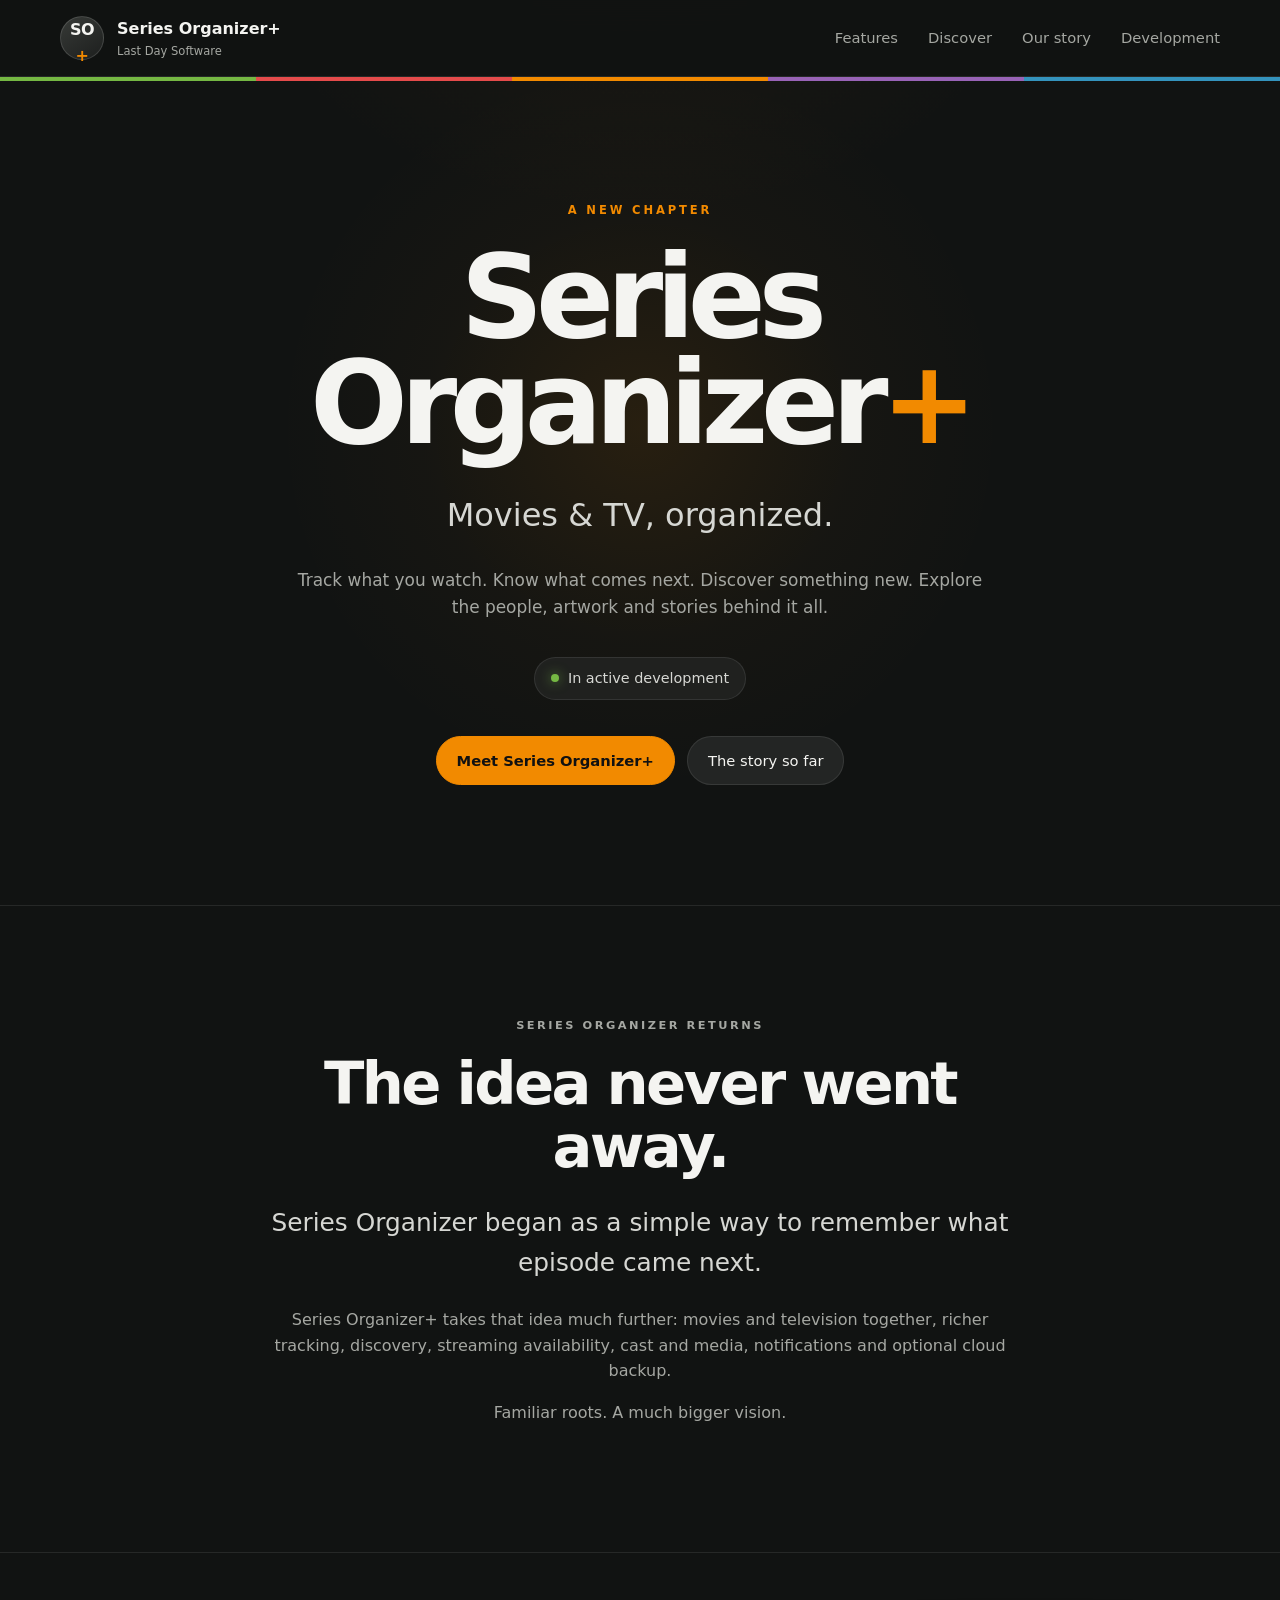
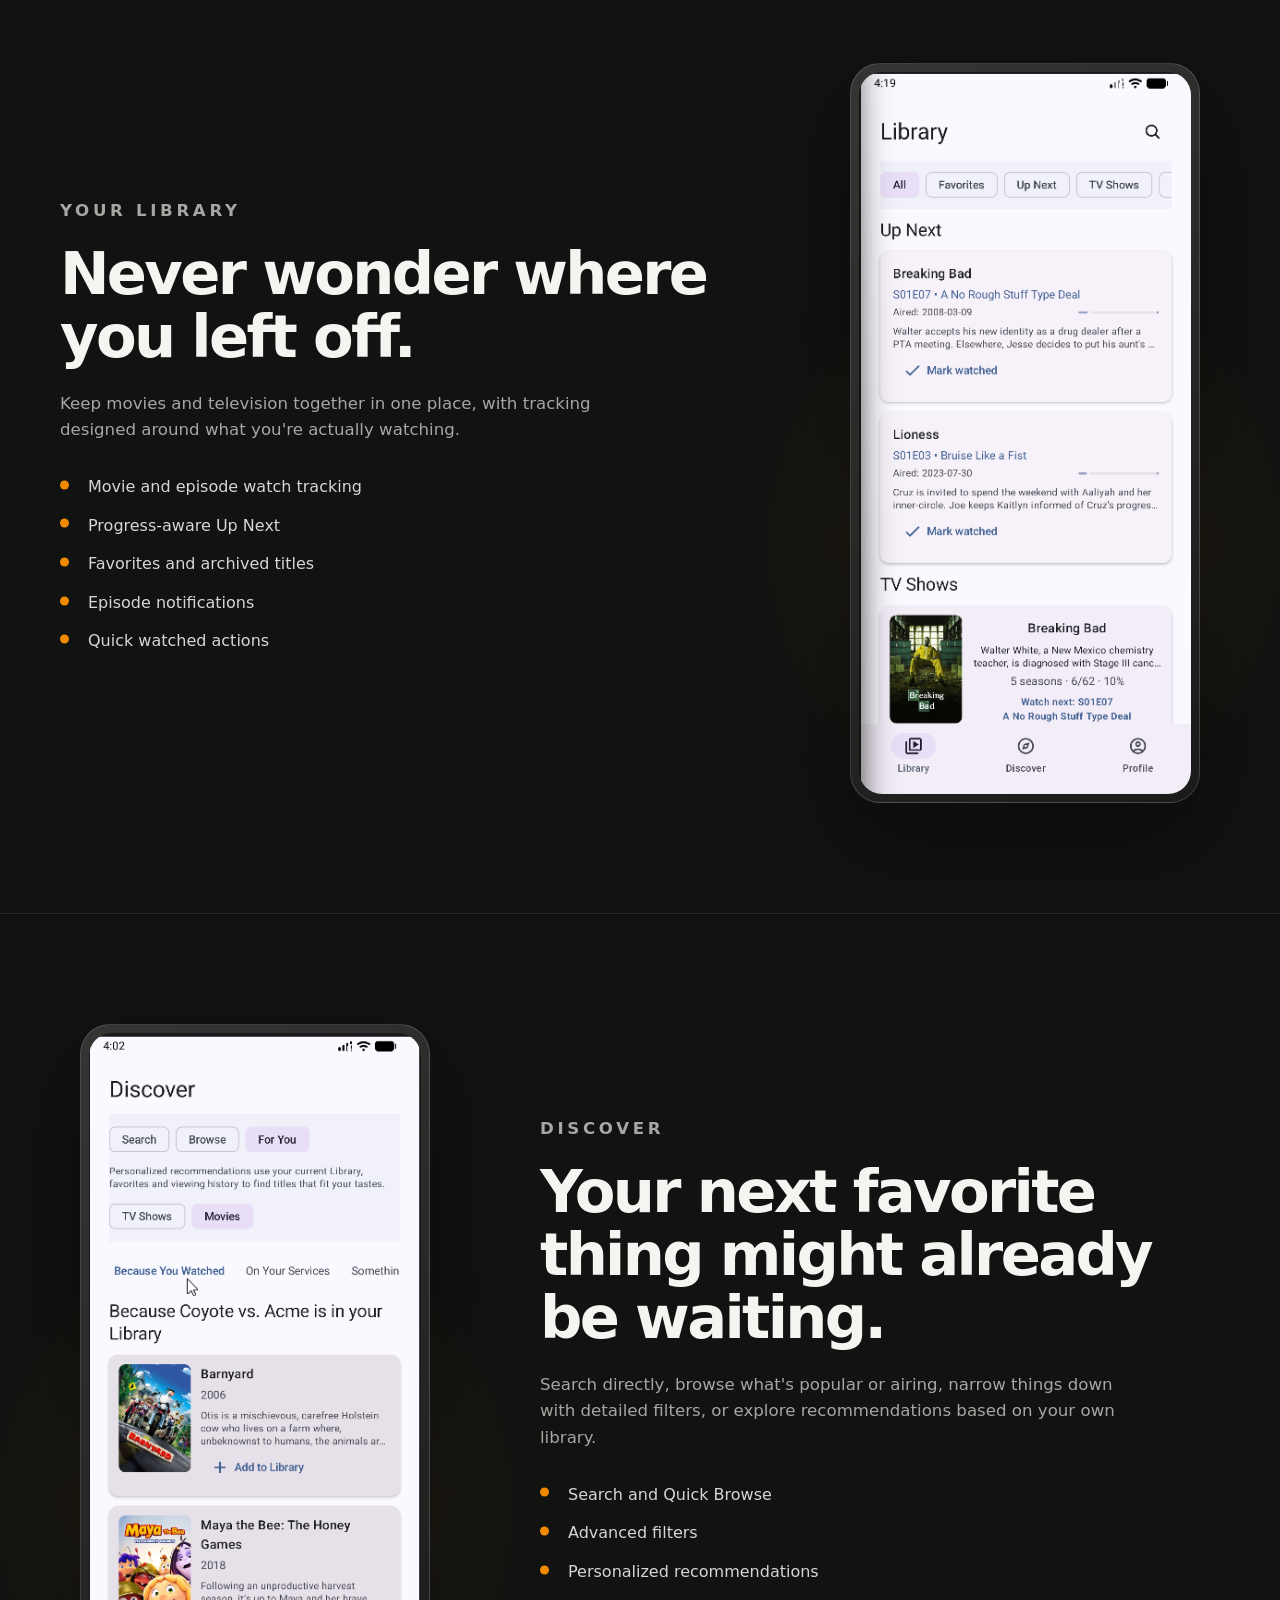
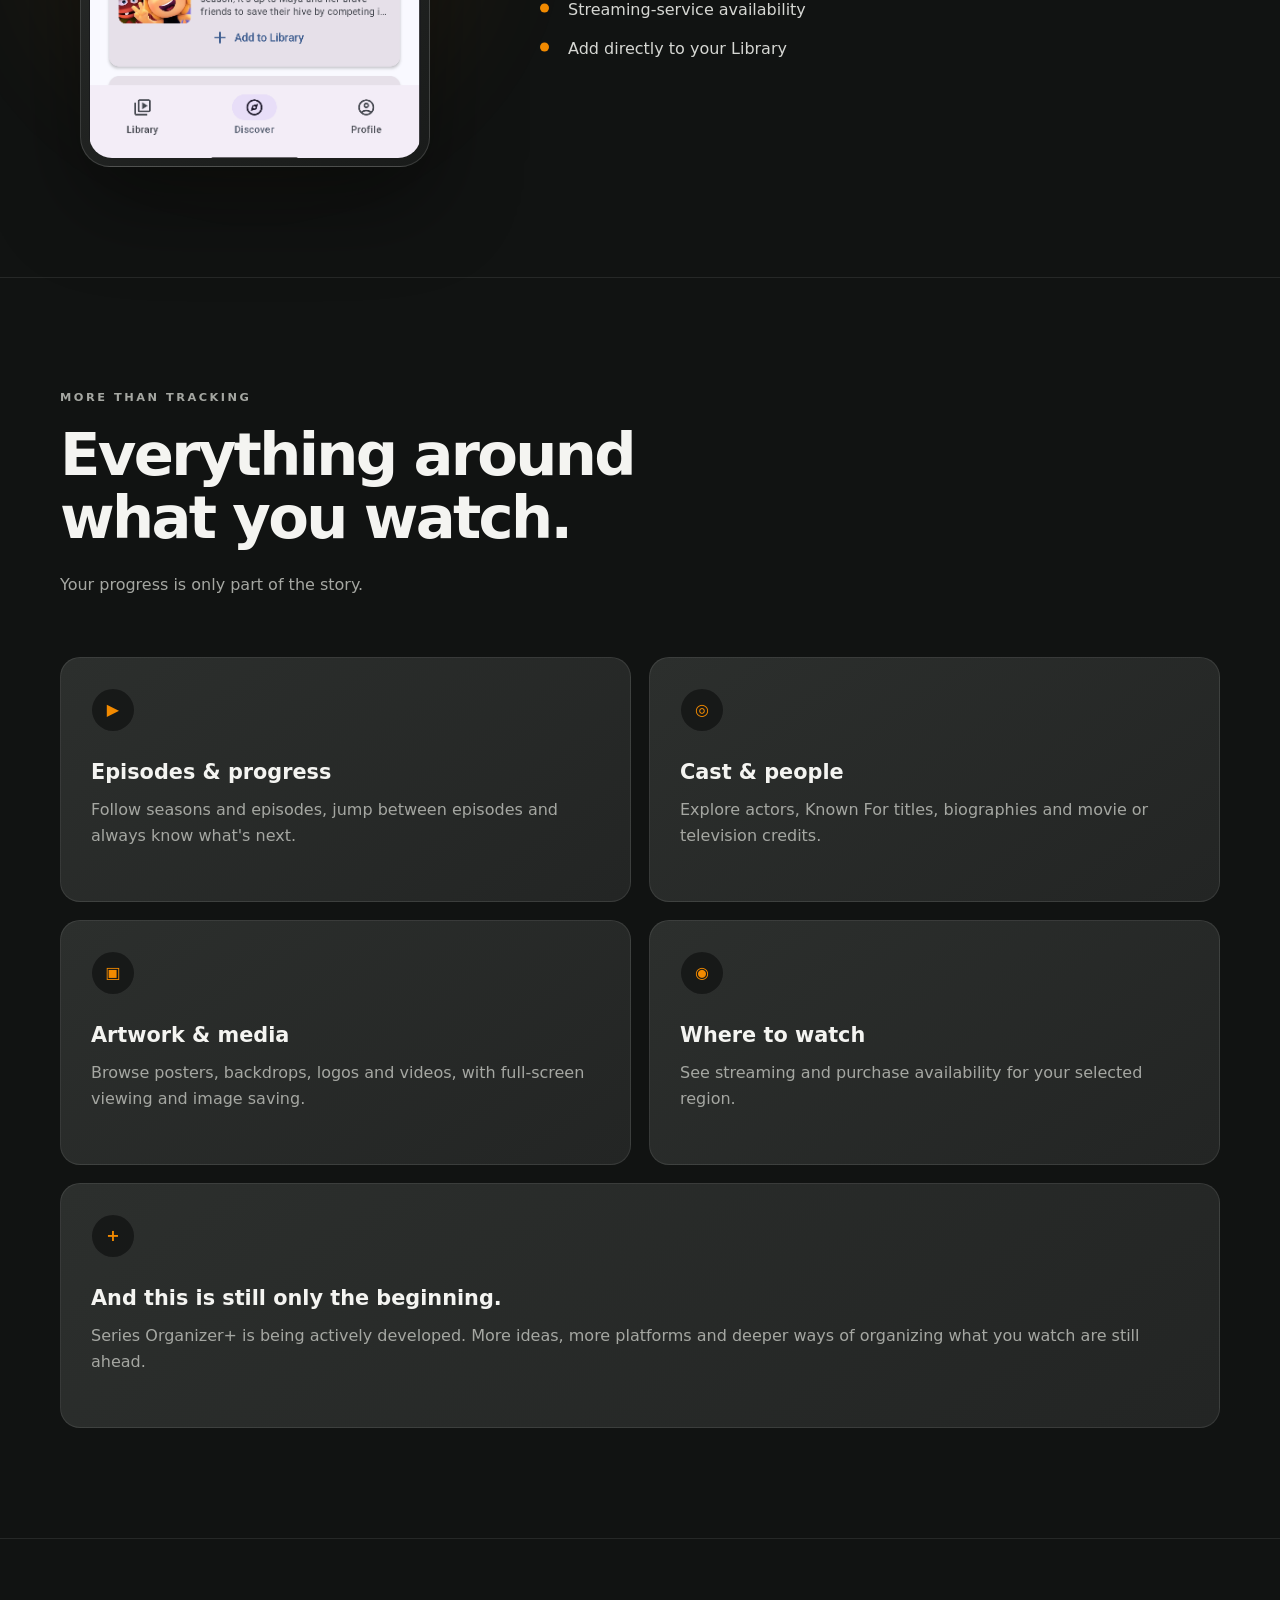
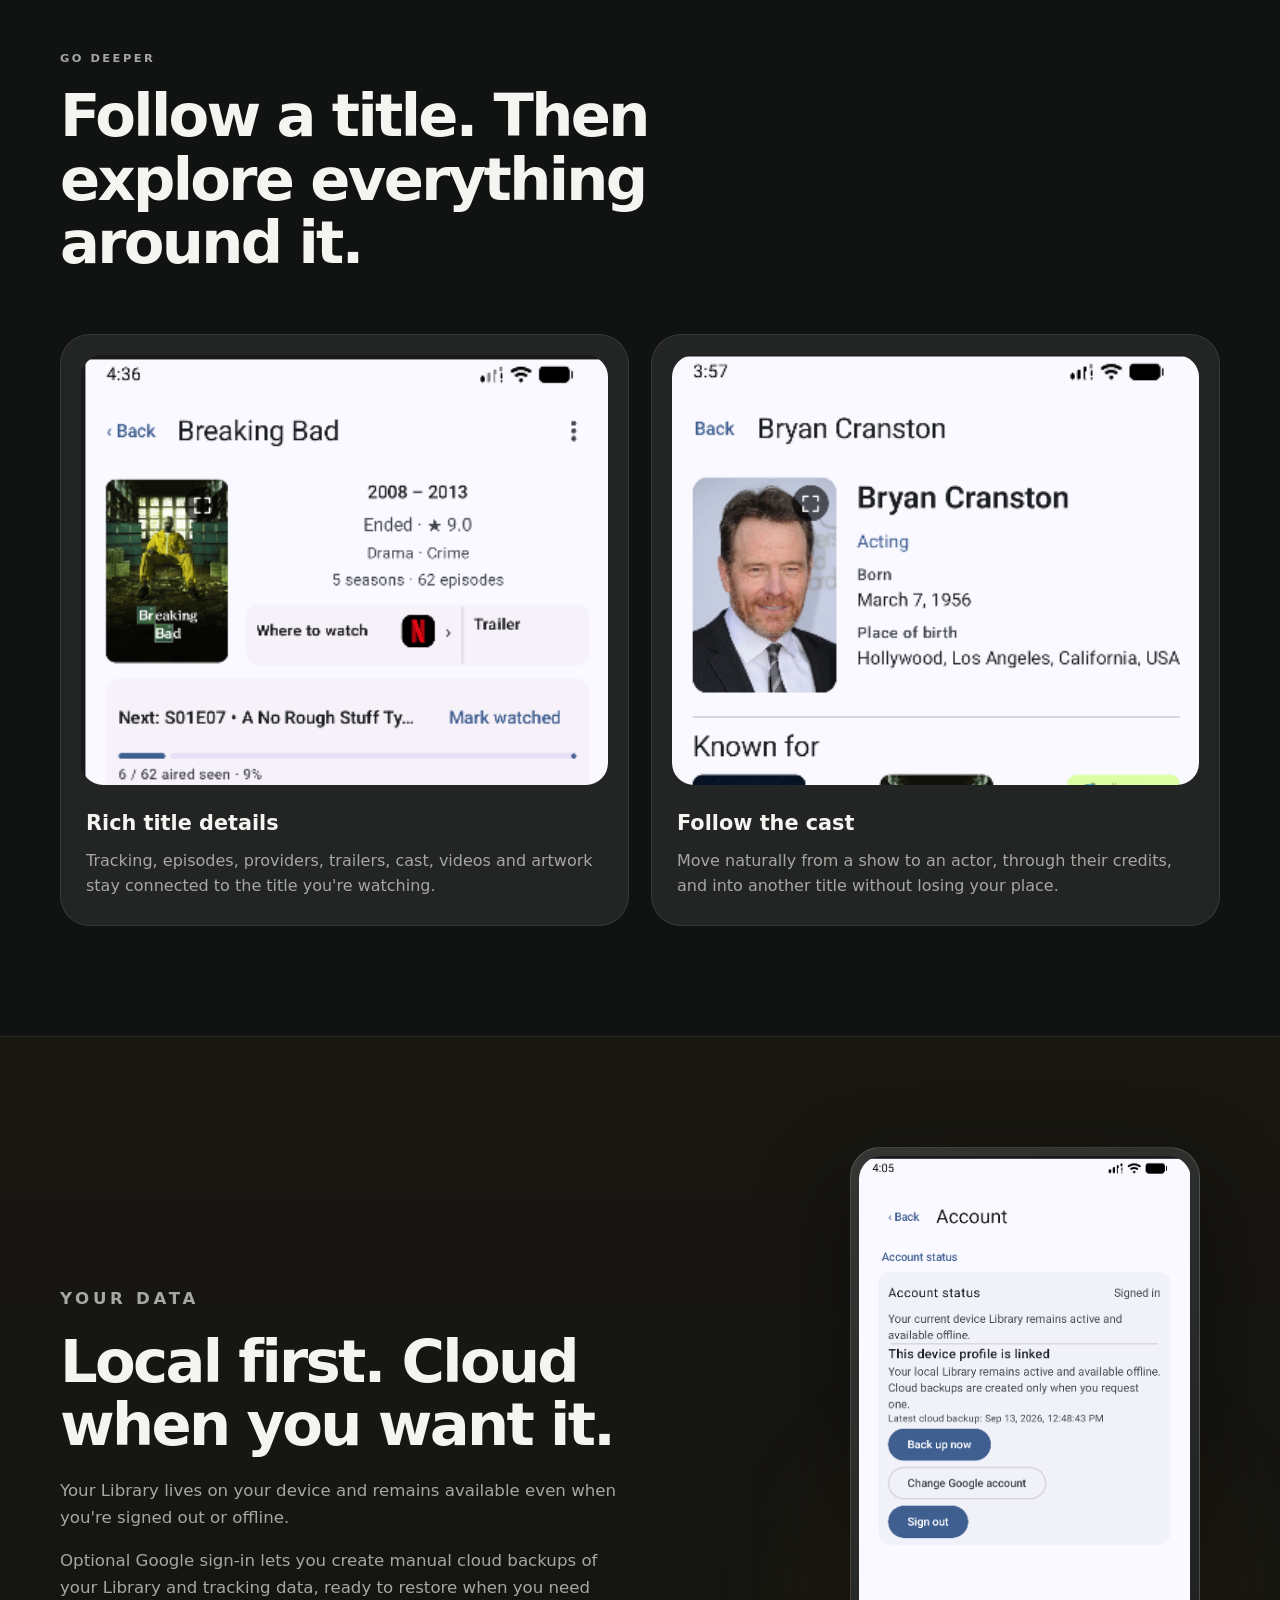
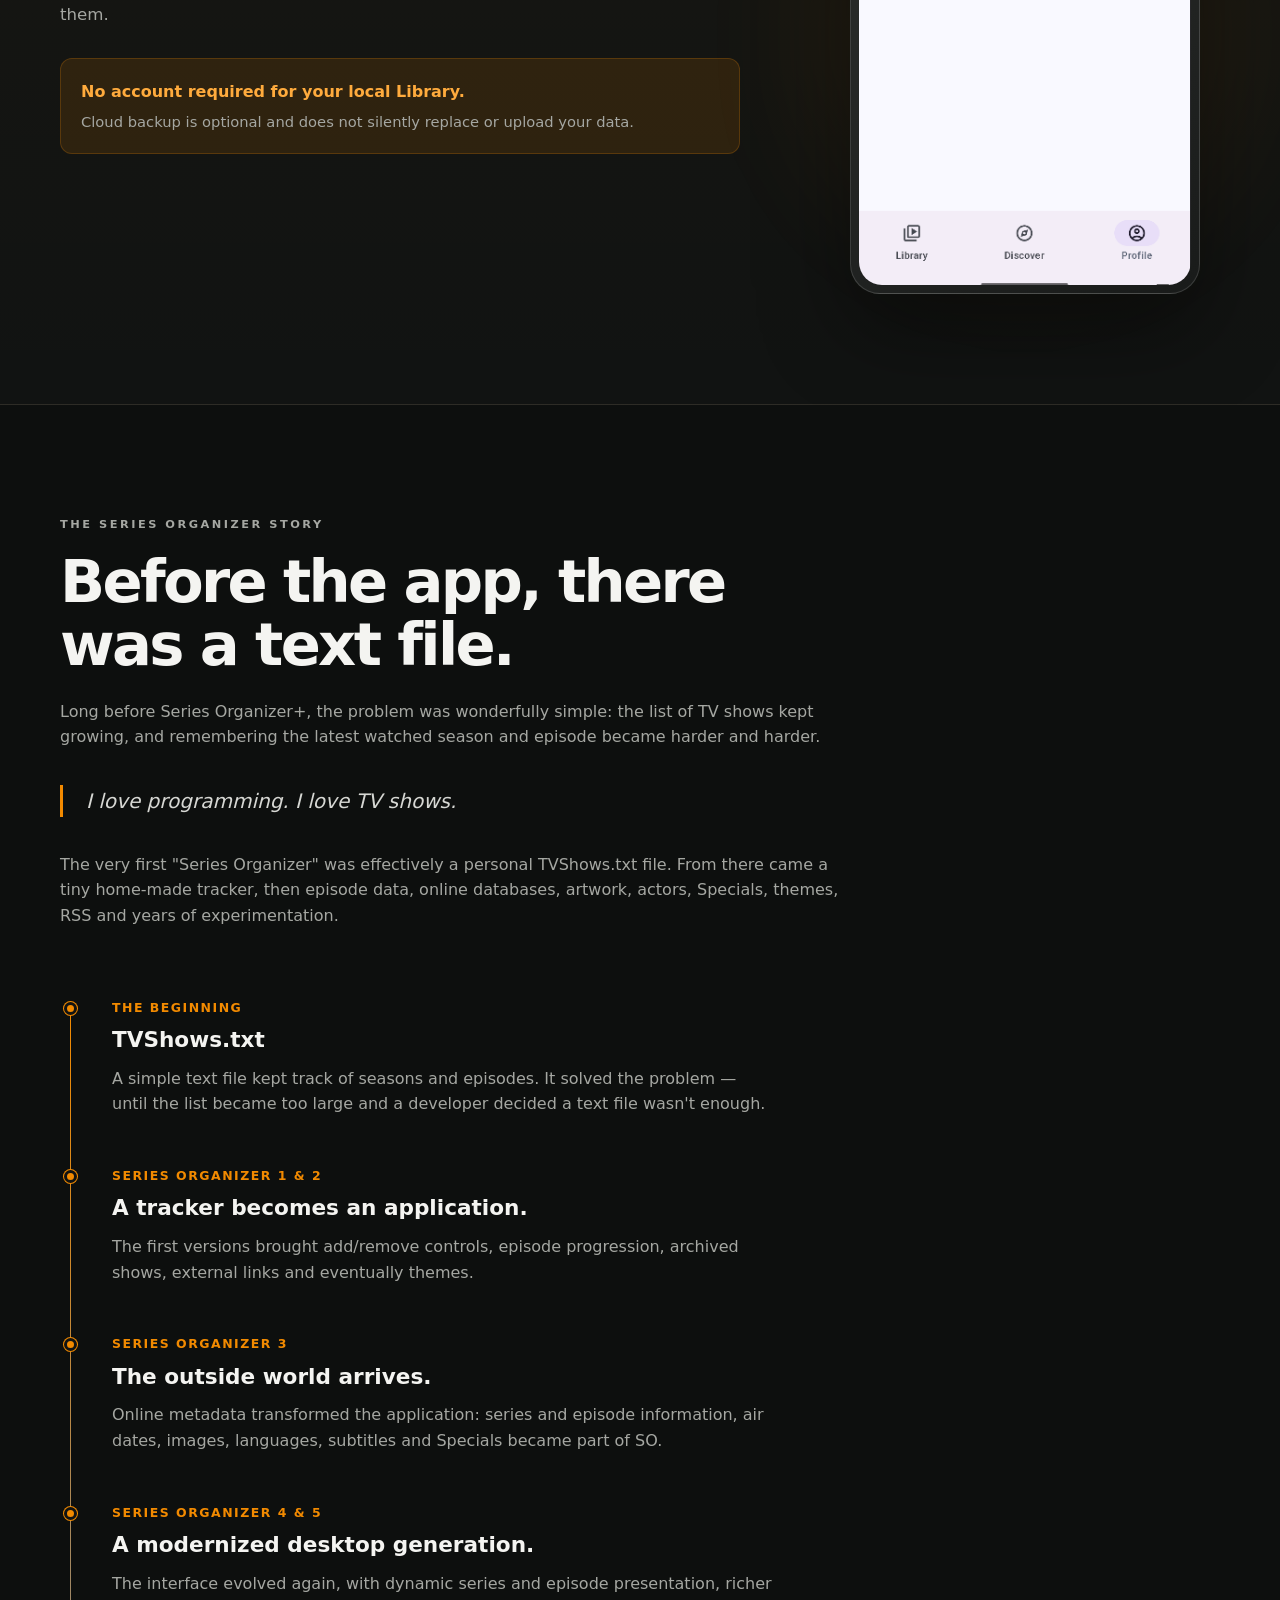
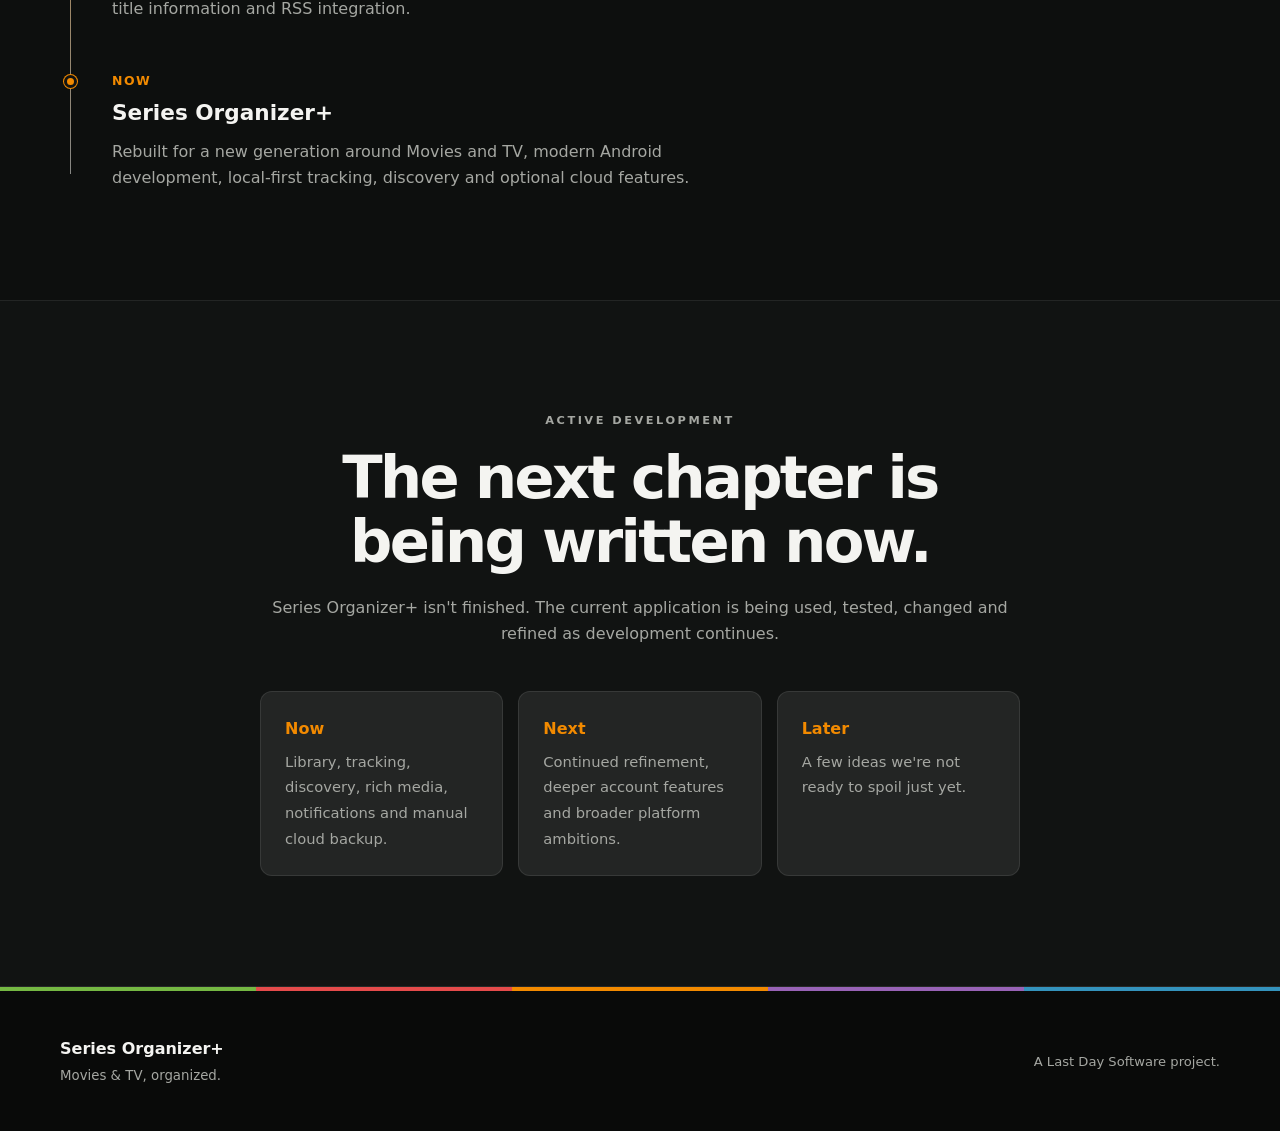
==== index.html @ 5e42b441 "rebrand from Screen Organizer to Series Organizer" ====
<!doctype html>
<html lang="en">

<head>
  <meta charset="UTF-8" />

  <meta
    name="viewport"
    content="width=device-width, initial-scale=1.0"
  />

  <title>Series Organizer+ — Movies & TV, organized.</title>

  <meta
    name="description"
    content="Series Organizer+ helps you track movies and TV shows, follow your progress, discover what to watch next, and keep everything organized."
  />

  <style>
    :root {

      /*
       * Series Organizer+
       *
       * Inspired by the old Series Organizer / Konon-era palette:
       * dark workspace, grey surfaces, white text and orange highlights.
       */

      --bg: #111312;
      --bg-soft: #171918;

      --surface: #232524;
      --surface-2: #2c2f2d;
      --surface-3: #3a3c3a;

      --old-grey: #868784;

      --text: #f4f4f1;
      --text-soft: #d6d7d3;
      --muted: #a5a7a2;

      --orange: #f28a00;
      --orange-light: #ffab3d;
      --orange-soft: rgba(242, 138, 0, 0.12);

      --green: #75b843;
      --red: #e54b4b;
      --purple: #9863b6;
      --blue: #3493bd;

      --border: rgba(255, 255, 255, 0.09);

      --max: 1160px;

      --radius-small: 12px;
      --radius: 20px;
      --radius-large: 30px;
    }


    * {
      box-sizing: border-box;
    }


    html {
      scroll-behavior: smooth;
    }


    body {
      margin: 0;

      background:
        radial-gradient(
          circle at 50% -300px,
          rgba(242, 138, 0, 0.08),
          transparent 520px
        ),
        var(--bg);

      color: var(--text);

      font-family:
        Inter,
        system-ui,
        -apple-system,
        BlinkMacSystemFont,
        "Segoe UI",
        sans-serif;

      line-height: 1.6;
    }


    img {
      max-width: 100%;
    }


    a {
      color: inherit;
      text-decoration: none;
    }


    .container {
      width: min(
        calc(100% - 40px),
        var(--max)
      );

      margin: 0 auto;
    }


    .narrow {
      max-width: 760px;
    }


    /*
     * HEADER
     */

    .site-header {
      position: sticky;

      top: 0;

      z-index: 100;

      background:
        rgba(17, 19, 18, 0.88);

      border-bottom:
        1px solid var(--border);

      backdrop-filter:
        blur(18px);
    }


    .header-inner {
      min-height: 76px;

      display: flex;

      align-items: center;
      justify-content: space-between;

      gap: 32px;
    }


    .brand {
      display: flex;

      align-items: center;

      gap: 13px;
    }


    .brand-mark {
      position: relative;

      width: 44px;
      height: 44px;

      display: grid;

      place-items: center;

      border-radius: 50%;

      background:
        linear-gradient(
          145deg,
          #373a37,
          #1d1f1e
        );

      border:
        1px solid rgba(255, 255, 255, 0.14);

      font-weight: 900;

      letter-spacing:
        -0.04em;
    }


    .brand-mark span {
      color: var(--orange);
    }


    .brand-text strong,
    .brand-text small {
      display: block;
    }


    .brand-text strong {
      font-size: 1rem;
    }


    .brand-text small {
      color: var(--muted);

      font-size: 0.72rem;
    }


    nav {
      display: flex;

      align-items: center;

      gap: 30px;
    }


    nav a {
      color: var(--muted);

      font-size: 0.92rem;

      transition:
        color 150ms ease;
    }


    nav a:hover {
      color: var(--orange);
    }


    /*
     * HERO
     */

    .hero {
      position: relative;

      min-height: 740px;

      display: flex;

      align-items: center;

      overflow: hidden;

      border-bottom:
        1px solid var(--border);
    }


    .hero::before {
      content: "";

      position: absolute;

      width: 760px;
      height: 760px;

      left: 50%;
      top: 42%;

      transform:
        translate(-50%, -50%);

      background:
        radial-gradient(
          circle,
          rgba(242, 138, 0, 0.10),
          rgba(242, 138, 0, 0.025) 40%,
          transparent 68%
        );

      pointer-events: none;
    }


    .hero-content {
      position: relative;

      z-index: 2;

      padding:
        120px 0;

      text-align: center;
    }


    .legacy-kicker {
      margin:
        0 0 25px;

      color: var(--orange);

      font-size: 0.72rem;

      font-weight: 800;

      letter-spacing: 0.25em;

      text-transform: uppercase;
    }


    .hero h1 {
      margin: 0;

      font-size:
        clamp(
          3.5rem,
          9vw,
          7.8rem
        );

      line-height: 0.92;

      letter-spacing:
        -0.065em;
    }


    .hero h1 span {
      color: var(--orange);
    }


    .tagline {
      margin:
        34px 0 0;

      color: var(--text-soft);

      font-size:
        clamp(
          1.3rem,
          3vw,
          2rem
        );

      font-weight: 500;
    }


    .hero-description {
      max-width: 690px;

      margin:
        25px auto 0;

      color: var(--muted);

      font-size: 1.06rem;
    }


    .status-pill {
      width: max-content;

      margin:
        36px auto 0;

      padding:
        9px 16px;

      display: flex;

      align-items: center;

      gap: 9px;

      border:
        1px solid var(--border);

      border-radius: 999px;

      background:
        rgba(35, 37, 36, 0.8);

      color: var(--text-soft);

      font-size: 0.9rem;
    }


    .status-dot {
      width: 8px;
      height: 8px;

      border-radius: 50%;

      background: var(--green);

      box-shadow:
        0 0 12px
        rgba(117, 184, 67, 0.7);
    }


    .hero-actions {
      margin-top: 36px;

      display: flex;

      justify-content: center;

      gap: 12px;

      flex-wrap: wrap;
    }


    .button {
      padding:
        12px 20px;

      border-radius: 999px;

      border:
        1px solid var(--border);

      font-size: 0.92rem;

      transition:
        transform 150ms ease,
        border-color 150ms ease,
        background 150ms ease;
    }


    .button:hover {
      transform:
        translateY(-2px);
    }


    .button-primary {
      background: var(--orange);

      border-color: var(--orange);

      color: #111;

      font-weight: 750;
    }


    .button-secondary {
      background:
        var(--surface);
    }


    .button-secondary:hover {
      border-color:
        rgba(242, 138, 0, 0.5);
    }


    /*
     * OLD-SO COLOR STRIP
     */

    .legacy-strip {
      display: grid;

      grid-template-columns:
        repeat(5, 1fr);

      height: 4px;
    }


    .legacy-strip span:nth-child(1) {
      background: var(--green);
    }


    .legacy-strip span:nth-child(2) {
      background: var(--red);
    }


    .legacy-strip span:nth-child(3) {
      background: var(--orange);
    }


    .legacy-strip span:nth-child(4) {
      background: var(--purple);
    }


    .legacy-strip span:nth-child(5) {
      background: var(--blue);
    }


    /*
     * GENERAL SECTIONS
     */

    .section {
      padding:
        110px 0;

      border-bottom:
        1px solid var(--border);
    }


    .section-label {
      margin:
        0 0 17px;

      color: var(--orange);

      font-size: 0.71rem;

      font-weight: 800;

      letter-spacing:
        0.22em;

      text-transform: uppercase;
    }


    .section h2 {
      margin:
        0 0 22px;

      font-size:
        clamp(
          2.15rem,
          5vw,
          3.7rem
        );

      line-height: 1.07;

      letter-spacing:
        -0.045em;
    }


    .section p {
      color: var(--muted);
    }


    .section-heading {
      max-width: 680px;

      margin-bottom: 60px;
    }


    /*
     * INTRO
     */

    .intro {
      text-align: center;
    }


    .intro .lead {
      color: var(--text-soft);

      font-size:
        clamp(
          1.2rem,
          2.5vw,
          1.55rem
        );
    }


    /*
     * PRODUCT SECTIONS
     */

    .product-layout {
      display: grid;

      grid-template-columns:
        minmax(0, 1fr)
        minmax(300px, 390px);

      align-items: center;

      gap: 90px;
    }


    .product-layout.reverse {
      grid-template-columns:
        minmax(300px, 390px)
        minmax(0, 1fr);
    }


    .product-layout.reverse
    .product-copy {
      order: 2;
    }


    .product-layout.reverse
    .phone {
      order: 1;
    }


    .product-copy > p {
      max-width: 580px;

      font-size: 1.04rem;
    }


    /*
     * FEATURE LIST
     */

    .feature-list {
      margin:
        30px 0 0;

      padding: 0;

      list-style: none;
    }


    .feature-list li {
      position: relative;

      margin:
        13px 0;

      padding-left: 28px;

      color: var(--text-soft);
    }


    .feature-list li::before {
      content: "";

      position: absolute;

      left: 0;
      top: 0.68em;

      width: 9px;
      height: 9px;

      transform:
        translateY(-50%);

      border-radius: 50%;

      background:
        var(--orange);
    }


    /*
     * PHONE / SCREENSHOT
     */

    .phone {
      position: relative;

      width: min(
        100%,
        350px
      );

      margin: 0 auto;

      padding: 8px;

      border-radius: 30px;

      border:
        1px solid rgba(255, 255, 255, 0.14);

      background:
        linear-gradient(
          145deg,
          #343634,
          #191b1a
        );

      box-shadow:
        0 35px 90px
        rgba(0, 0, 0, 0.42);
    }


    .phone::before {
      content: "";

      position: absolute;

      inset:
        15% -25% -15%;

      z-index: -1;

      background:
        radial-gradient(
          circle,
          rgba(242, 138, 0, 0.12),
          transparent 65%
        );

      filter:
        blur(38px);
    }


    .phone img {
      width: 100%;

      display: block;

      border-radius: 23px;
    }


    /*
     * BENTO
     */

    .bento {
      display: grid;

      grid-template-columns:
        repeat(2, 1fr);

      gap: 18px;
    }


    .bento-card {
      min-height: 245px;

      padding: 30px;

      border:
        1px solid var(--border);

      border-radius:
        var(--radius);

      background:
        linear-gradient(
          145deg,
          var(--surface-2),
          var(--surface)
        );
    }


    .bento-card.large {
      grid-column:
        span 2;
    }


    .feature-icon {
      width: 44px;
      height: 44px;

      display: grid;

      place-items: center;

      margin-bottom: 24px;

      border-radius: 50%;

      border:
        1px solid var(--border);

      background:
        var(--bg-soft);

      color: var(--orange);

      font-weight: 800;
    }


    .bento-card h3 {
      margin:
        0 0 8px;

      font-size: 1.3rem;
    }


    .bento-card p {
      margin: 0;
    }


    /*
     * SHOWCASE
     */

    .showcase-grid {
      display: grid;

      grid-template-columns:
        repeat(2, 1fr);

      gap: 22px;
    }


    .showcase-card {
      padding: 20px;

      border:
        1px solid var(--border);

      border-radius:
        var(--radius-large);

      background:
        var(--surface);
    }


    .showcase-image {
      height: 430px;

      overflow: hidden;

      border-radius: 22px;

      background: #080908;
    }


    .showcase-image img {
      width: 100%;
      height: 100%;

      object-fit: cover;

      object-position: top;
    }


    .showcase-card h3 {
      margin:
        22px 5px 7px;

      font-size: 1.3rem;
    }


    .showcase-card p {
      margin:
        0 5px 6px;
    }


    /*
     * CLOUD
     */

    .cloud-section {
      background:
        linear-gradient(
          180deg,
          rgba(242, 138, 0, 0.035),
          transparent
        );
    }


    .data-note {
      margin-top: 30px;

      padding: 20px;

      border:
        1px solid rgba(242, 138, 0, 0.22);

      border-radius:
        var(--radius-small);

      background:
        var(--orange-soft);
    }


    .data-note strong,
    .data-note span {
      display: block;
    }


    .data-note strong {
      color: var(--orange-light);
    }


    .data-note span {
      margin-top: 5px;

      color: var(--muted);

      font-size: 0.92rem;
    }


    /*
     * LEGACY / HISTORY
     */

    .history-section {
      position: relative;

      background:
        #0d0f0e;
    }


    .history-intro {
      max-width: 780px;

      margin-bottom: 65px;
    }


    .history-quote {
      margin:
        35px 0;

      padding-left: 23px;

      border-left:
        3px solid var(--orange);

      color: var(--text-soft);

      font-size: 1.25rem;

      font-style: italic;
    }


    .timeline {
      position: relative;

      display: grid;

      gap: 0;

      max-width: 850px;
    }


    .timeline::before {
      content: "";

      position: absolute;

      left: 10px;

      top: 16px;
      bottom: 16px;

      width: 1px;

      background:
        linear-gradient(
          var(--orange),
          var(--old-grey)
        );
    }


    .timeline-item {
      position: relative;

      padding:
        0 0 45px 52px;
    }


    .timeline-item:last-child {
      padding-bottom: 0;
    }


    .timeline-dot {
      position: absolute;

      left: 4px;
      top: 8px;

      width: 13px;
      height: 13px;

      border:
        3px solid
        var(--bg);

      border-radius: 50%;

      background:
        var(--orange);

      box-shadow:
        0 0 0 1px
        var(--orange);
    }


    .timeline-year {
      color: var(--orange);

      font-size: 0.78rem;

      font-weight: 800;

      letter-spacing:
        0.12em;

      text-transform:
        uppercase;
    }


    .timeline h3 {
      margin:
        4px 0 8px;

      font-size: 1.35rem;
    }


    .timeline p {
      max-width: 660px;

      margin: 0;
    }


    /*
     * DEVELOPMENT
     */

    .development {
      text-align: center;
    }


    .development-grid {
      display: grid;

      grid-template-columns:
        repeat(3, 1fr);

      gap: 15px;

      margin-top: 45px;

      text-align: left;
    }


    .development-card {
      padding: 24px;

      border:
        1px solid var(--border);

      border-radius:
        var(--radius-small);

      background:
        var(--surface);
    }


    .development-card strong {
      display: block;

      margin-bottom: 7px;

      color: var(--orange);
    }


    .development-card span {
      color: var(--muted);

      font-size: 0.92rem;
    }


    /*
     * FOOTER
     */

    footer {
      padding:
        45px 0;

      background:
        #090a09;
    }


    .footer-inner {
      display: flex;

      justify-content: space-between;

      align-items: center;

      gap: 24px;
    }


    .footer-brand strong,
    .footer-brand small {
      display: block;
    }


    .footer-brand small {
      margin-top: 3px;

      color: var(--muted);
    }


    footer p {
      margin: 0;

      color: var(--muted);

      font-size: 0.82rem;
    }


    /*
     * MOBILE
     */

    @media (max-width: 820px) {

      nav {
        display: none;
      }


      .hero {
        min-height: 650px;
      }


      .hero-content {
        padding:
          85px 0;
      }


      .section {
        padding:
          82px 0;
      }


      .product-layout,
      .product-layout.reverse {
        grid-template-columns:
          1fr;

        gap: 48px;
      }


      .product-layout.reverse
      .product-copy,
      .product-layout.reverse
      .phone {
        order: initial;
      }


      .showcase-grid {
        grid-template-columns:
          1fr;
      }


      .development-grid {
        grid-template-columns:
          1fr;
      }

    }


    @media (max-width: 600px) {

      .container {
        width:
          min(
            calc(100% - 28px),
            var(--max)
          );
      }


      .hero h1 {
        font-size:
          clamp(
            3rem,
            17vw,
            5rem
          );
      }


      .bento {
        grid-template-columns:
          1fr;
      }


      .bento-card.large {
        grid-column:
          auto;
      }


      .showcase-image {
        height: 390px;
      }


      .footer-inner {
        align-items:
          flex-start;

        flex-direction:
          column;
      }

    }
  </style>

</head>


<body>

  <!-- HEADER -->

  <header class="site-header">

    <div class="container header-inner">

      <a class="brand" href="#top">

        <div class="brand-mark">
          SO<span>+</span>
        </div>

        <div class="brand-text">
          <strong>Series Organizer+</strong>
          <small>Last Day Software</small>
        </div>

      </a>


      <nav>
        <a href="#features">Features</a>
        <a href="#discover">Discover</a>
        <a href="#legacy">Our story</a>
        <a href="#development">Development</a>
      </nav>

    </div>

  </header>


  <div class="legacy-strip">
    <span></span>
    <span></span>
    <span></span>
    <span></span>
    <span></span>
  </div>


  <main id="top">

    <!-- HERO -->

    <section class="hero">

      <div class="container hero-content">

        <p class="legacy-kicker">
          A NEW CHAPTER
        </p>

        <h1>
          Series<br />
          Organizer<span>+</span>
        </h1>

        <p class="tagline">
          Movies &amp; TV, organized.
        </p>

        <p class="hero-description">
          Track what you watch.
          Know what comes next.
          Discover something new.
          Explore the people, artwork and stories behind it all.
        </p>


        <div class="status-pill">
          <span class="status-dot"></span>
          In active development
        </div>


        <div class="hero-actions">

          <a
            class="button button-primary"
            href="#features"
          >
            Meet Series Organizer+
          </a>

          <a
            class="button button-secondary"
            href="#legacy"
          >
            The story so far
          </a>

        </div>

      </div>

    </section>


    <!-- INTRO -->

    <section class="section intro">

      <div class="container narrow">

        <p class="section-label">
          SERIES ORGANIZER RETURNS
        </p>

        <h2>
          The idea never went away.
        </h2>

        <p class="lead">
          Series Organizer began as a simple way to remember
          what episode came next.
        </p>

        <p>
          Series Organizer+ takes that idea much further:
          movies and television together, richer tracking,
          discovery, streaming availability, cast and media,
          notifications and optional cloud backup.
        </p>

        <p>
          Familiar roots. A much bigger vision.
        </p>

      </div>

    </section>


    <!-- LIBRARY -->

    <section
      id="features"
      class="section"
    >

      <div class="container product-layout">

        <div class="product-copy">

          <p class="section-label">
            YOUR LIBRARY
          </p>

          <h2>
            Never wonder where you left off.
          </h2>

          <p>
            Keep movies and television together in one place,
            with tracking designed around what you're actually
            watching.
          </p>


          <ul class="feature-list">
            <li>Movie and episode watch tracking</li>
            <li>Progress-aware Up Next</li>
            <li>Favorites and archived titles</li>
            <li>Episode notifications</li>
            <li>Quick watched actions</li>
          </ul>

        </div>


        <div class="phone">

          <img
            src="assets/screenshots/library.png"
            alt="Series Organizer+ Library"
          />

        </div>

      </div>

    </section>


    <!-- DISCOVER -->

    <section
      id="discover"
      class="section"
    >

      <div class="container product-layout reverse">

        <div class="product-copy">

          <p class="section-label">
            DISCOVER
          </p>

          <h2>
            Your next favorite thing might already be waiting.
          </h2>

          <p>
            Search directly, browse what's popular or airing,
            narrow things down with detailed filters, or explore
            recommendations based on your own library.
          </p>


          <ul class="feature-list">
            <li>Search and Quick Browse</li>
            <li>Advanced filters</li>
            <li>Personalized recommendations</li>
            <li>Streaming-service availability</li>
            <li>Add directly to your Library</li>
          </ul>

        </div>


        <div class="phone">

          <img
            src="assets/screenshots/discover.png"
            alt="Series Organizer+ Discover"
          />

        </div>

      </div>

    </section>


    <!-- FEATURE GRID -->

    <section class="section">

      <div class="container">

        <div class="section-heading">

          <p class="section-label">
            MORE THAN TRACKING
          </p>

          <h2>
            Everything around what you watch.
          </h2>

          <p>
            Your progress is only part of the story.
          </p>

        </div>


        <div class="bento">

          <article class="bento-card">

            <div class="feature-icon">
              ▶
            </div>

            <h3>Episodes & progress</h3>

            <p>
              Follow seasons and episodes, jump between episodes
              and always know what's next.
            </p>

          </article>


          <article class="bento-card">

            <div class="feature-icon">
              ◎
            </div>

            <h3>Cast & people</h3>

            <p>
              Explore actors, Known For titles, biographies and
              movie or television credits.
            </p>

          </article>


          <article class="bento-card">

            <div class="feature-icon">
              ▣
            </div>

            <h3>Artwork & media</h3>

            <p>
              Browse posters, backdrops, logos and videos,
              with full-screen viewing and image saving.
            </p>

          </article>


          <article class="bento-card">

            <div class="feature-icon">
              ◉
            </div>

            <h3>Where to watch</h3>

            <p>
              See streaming and purchase availability for your
              selected region.
            </p>

          </article>


          <article class="bento-card large">

            <div class="feature-icon">
              +
            </div>

            <h3>And this is still only the beginning.</h3>

            <p>
              Series Organizer+ is being actively developed.
              More ideas, more platforms and deeper ways of
              organizing what you watch are still ahead.
            </p>

          </article>

        </div>

      </div>

    </section>


    <!-- DETAILS SHOWCASE -->

    <section class="section">

      <div class="container">

        <div class="section-heading">

          <p class="section-label">
            GO DEEPER
          </p>

          <h2>
            Follow a title. Then explore everything around it.
          </h2>

        </div>


        <div class="showcase-grid">

          <article class="showcase-card">

            <div class="showcase-image">

              <img
                src="assets/screenshots/tv-details.png"
                alt="Series Organizer+ TV details"
              />

            </div>

            <h3>Rich title details</h3>

            <p>
              Tracking, episodes, providers, trailers,
              cast, videos and artwork stay connected
              to the title you're watching.
            </p>

          </article>


          <article class="showcase-card">

            <div class="showcase-image">

              <img
                src="assets/screenshots/person.png"
                alt="Series Organizer+ person details"
              />

            </div>

            <h3>Follow the cast</h3>

            <p>
              Move naturally from a show to an actor,
              through their credits, and into another title
              without losing your place.
            </p>

          </article>

        </div>

      </div>

    </section>


    <!-- CLOUD -->

    <section class="section cloud-section">

      <div class="container product-layout">

        <div class="product-copy">

          <p class="section-label">
            YOUR DATA
          </p>

          <h2>
            Local first. Cloud when you want it.
          </h2>

          <p>
            Your Library lives on your device and remains
            available even when you're signed out or offline.
          </p>

          <p>
            Optional Google sign-in lets you create manual
            cloud backups of your Library and tracking data,
            ready to restore when you need them.
          </p>


          <div class="data-note">

            <strong>
              No account required for your local Library.
            </strong>

            <span>
              Cloud backup is optional and does not silently
              replace or upload your data.
            </span>

          </div>

        </div>


        <div class="phone">

          <img
            src="assets/screenshots/account.png"
            alt="Series Organizer+ cloud backup"
          />

        </div>

      </div>

    </section>


    <!-- HISTORY -->

    <section
      id="legacy"
      class="section history-section"
    >

      <div class="container">

        <div class="history-intro">

          <p class="section-label">
            THE SERIES ORGANIZER STORY
          </p>

          <h2>
            Before the app, there was a text file.
          </h2>

          <p>
            Long before Series Organizer+, the problem was
            wonderfully simple: the list of TV shows kept growing,
            and remembering the latest watched season and episode
            became harder and harder.
          </p>


          <div class="history-quote">
            I love programming. I love TV shows.
          </div>


          <p>
            The very first "Series Organizer" was effectively
            a personal TVShows.txt file. From there came a tiny
            home-made tracker, then episode data, online databases,
            artwork, actors, Specials, themes, RSS and years of
            experimentation.
          </p>

        </div>


        <div class="timeline">

          <article class="timeline-item">

            <span class="timeline-dot"></span>

            <span class="timeline-year">
              THE BEGINNING
            </span>

            <h3>TVShows.txt</h3>

            <p>
              A simple text file kept track of seasons and episodes.
              It solved the problem — until the list became too large
              and a developer decided a text file wasn't enough.
            </p>

          </article>


          <article class="timeline-item">

            <span class="timeline-dot"></span>

            <span class="timeline-year">
              SERIES ORGANIZER 1 & 2
            </span>

            <h3>A tracker becomes an application.</h3>

            <p>
              The first versions brought add/remove controls,
              episode progression, archived shows, external links
              and eventually themes.
            </p>

          </article>


          <article class="timeline-item">

            <span class="timeline-dot"></span>

            <span class="timeline-year">
              SERIES ORGANIZER 3
            </span>

            <h3>The outside world arrives.</h3>

            <p>
              Online metadata transformed the application:
              series and episode information, air dates, images,
              languages, subtitles and Specials became part of SO.
            </p>

          </article>


          <article class="timeline-item">

            <span class="timeline-dot"></span>

            <span class="timeline-year">
              SERIES ORGANIZER 4 & 5
            </span>

            <h3>A modernized desktop generation.</h3>

            <p>
              The interface evolved again, with dynamic series and
              episode presentation, richer title information and
              RSS integration.
            </p>

          </article>


          <article class="timeline-item">

            <span class="timeline-dot"></span>

            <span class="timeline-year">
              NOW
            </span>

            <h3>Series Organizer+</h3>

            <p>
              Rebuilt for a new generation around Movies and TV,
              modern Android development, local-first tracking,
              discovery and optional cloud features.
            </p>

          </article>

        </div>

      </div>

    </section>


    <!-- DEVELOPMENT -->

    <section
      id="development"
      class="section development"
    >

      <div class="container narrow">

        <p class="section-label">
          ACTIVE DEVELOPMENT
        </p>

        <h2>
          The next chapter is being written now.
        </h2>

        <p>
          Series Organizer+ isn't finished.
          The current application is being used, tested,
          changed and refined as development continues.
        </p>


        <div class="development-grid">

          <article class="development-card">

            <strong>
              Now
            </strong>

            <span>
              Library, tracking, discovery, rich media,
              notifications and manual cloud backup.
            </span>

          </article>


          <article class="development-card">

            <strong>
              Next
            </strong>

            <span>
              Continued refinement, deeper account features
              and broader platform ambitions.
            </span>

          </article>


          <article class="development-card">

            <strong>
              Later
            </strong>

            <span>
              A few ideas we're not ready to spoil just yet.
            </span>

          </article>

        </div>

      </div>

    </section>

  </main>


  <!-- OLD-SO COLOR STRIP -->

  <div class="legacy-strip">
    <span></span>
    <span></span>
    <span></span>
    <span></span>
    <span></span>
  </div>


  <!-- FOOTER -->

  <footer>

    <div class="container footer-inner">

      <div class="footer-brand">

        <strong>
          Series Organizer+
        </strong>

        <small>
          Movies &amp; TV, organized.
        </small>

      </div>


      <p>
        A Last Day Software project.
      </p>

    </div>

  </footer>

</body>

</html>
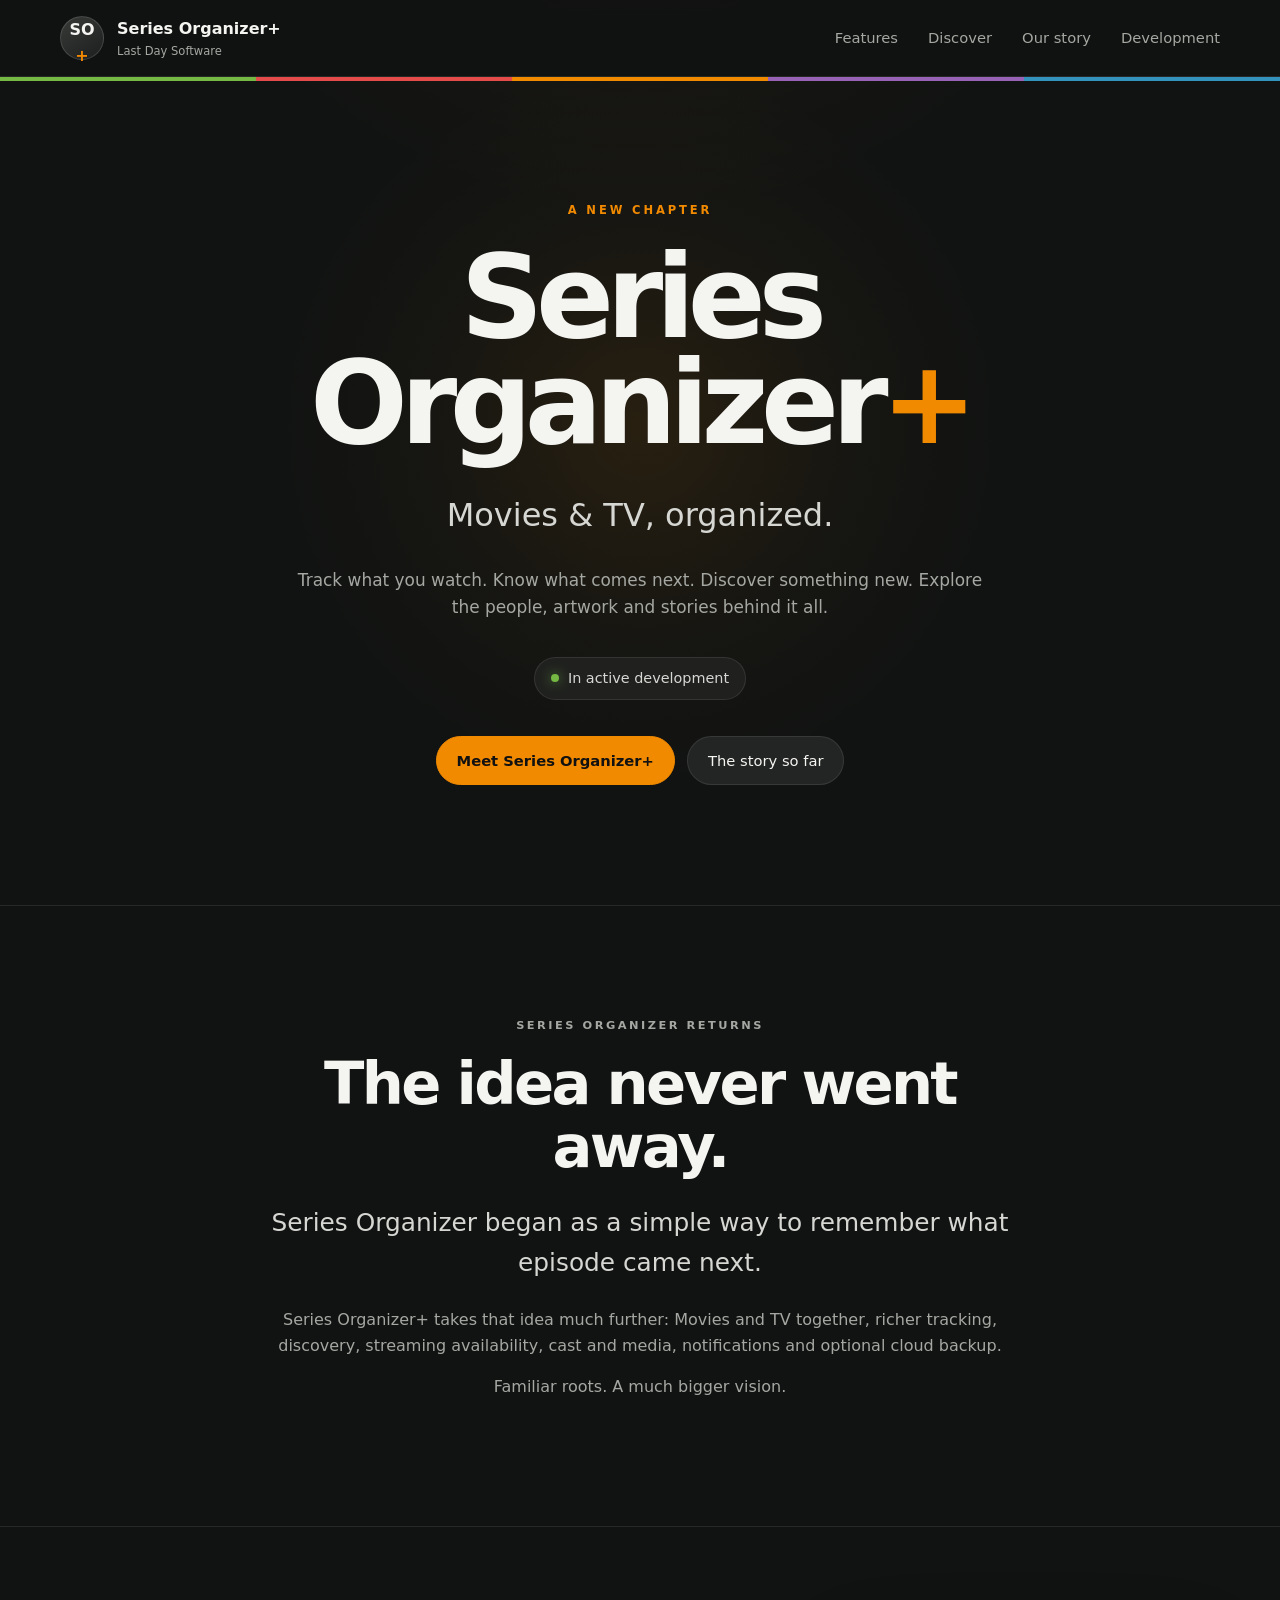
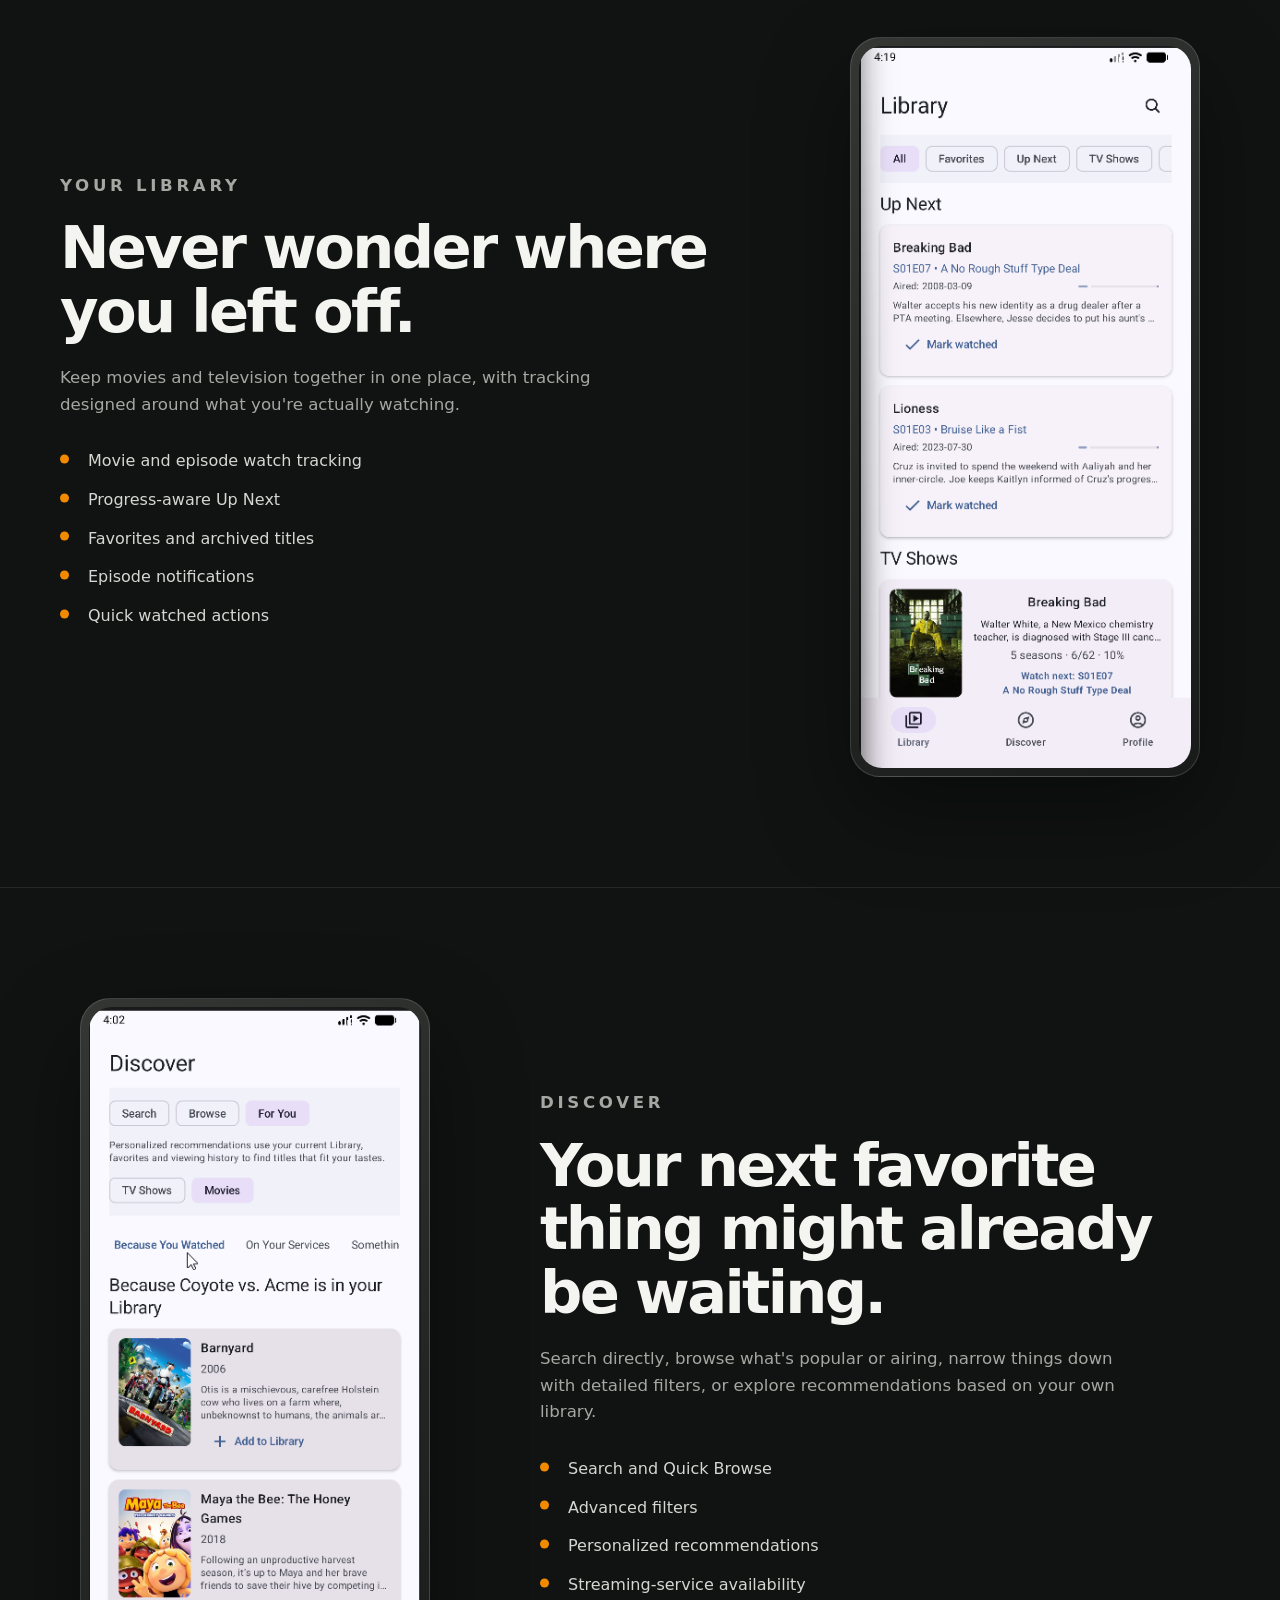
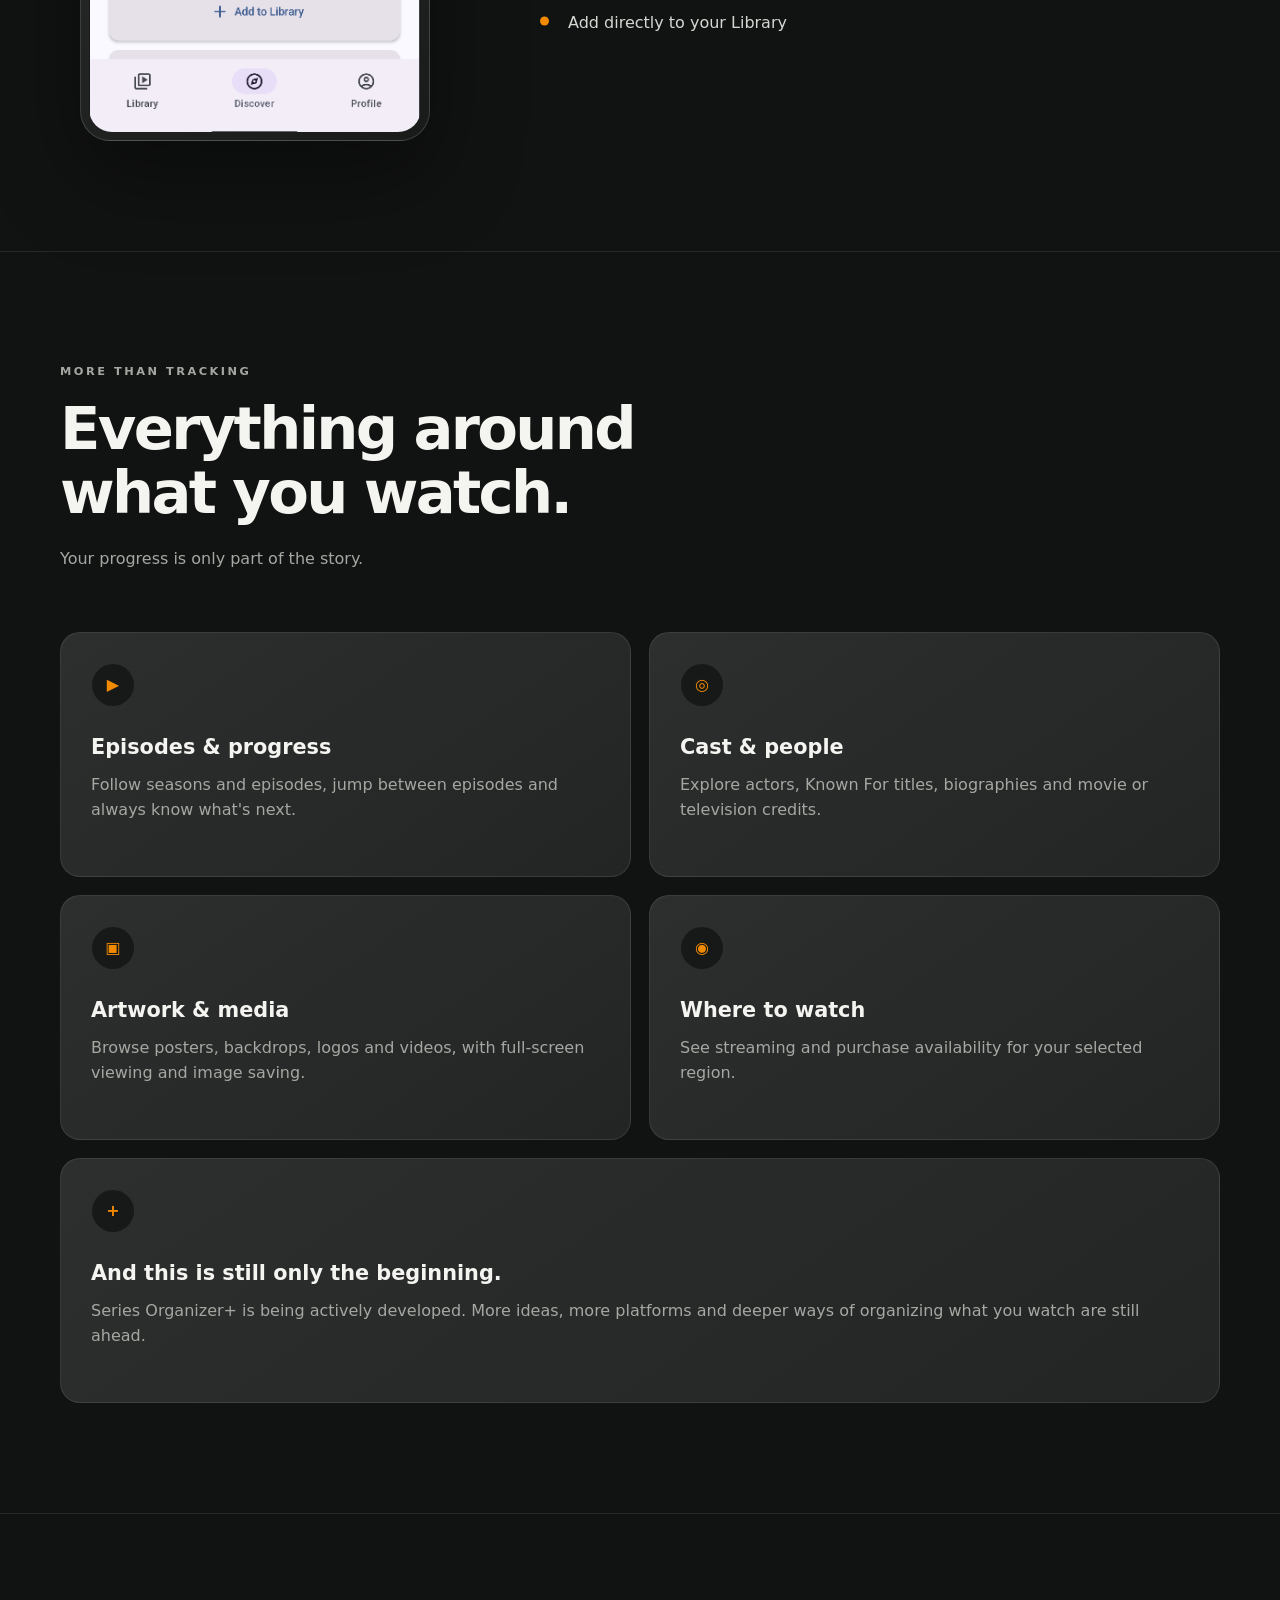
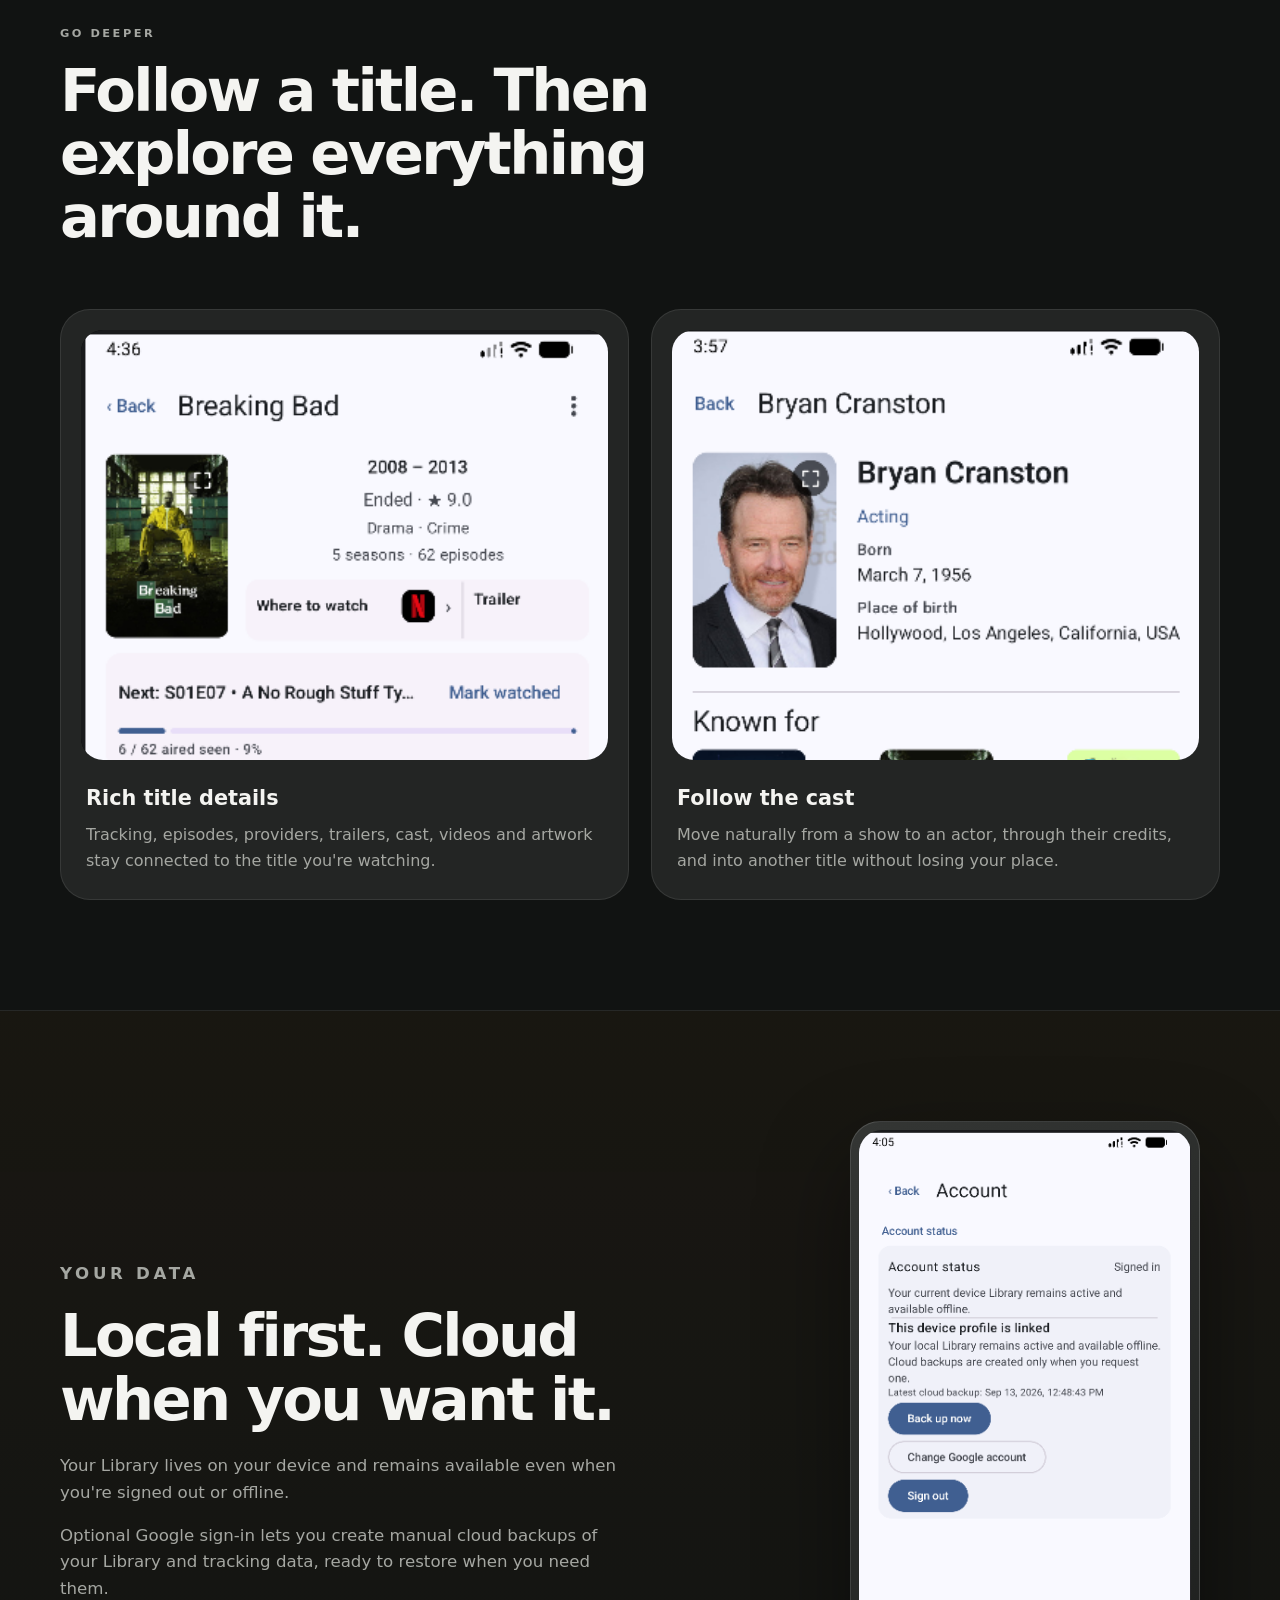
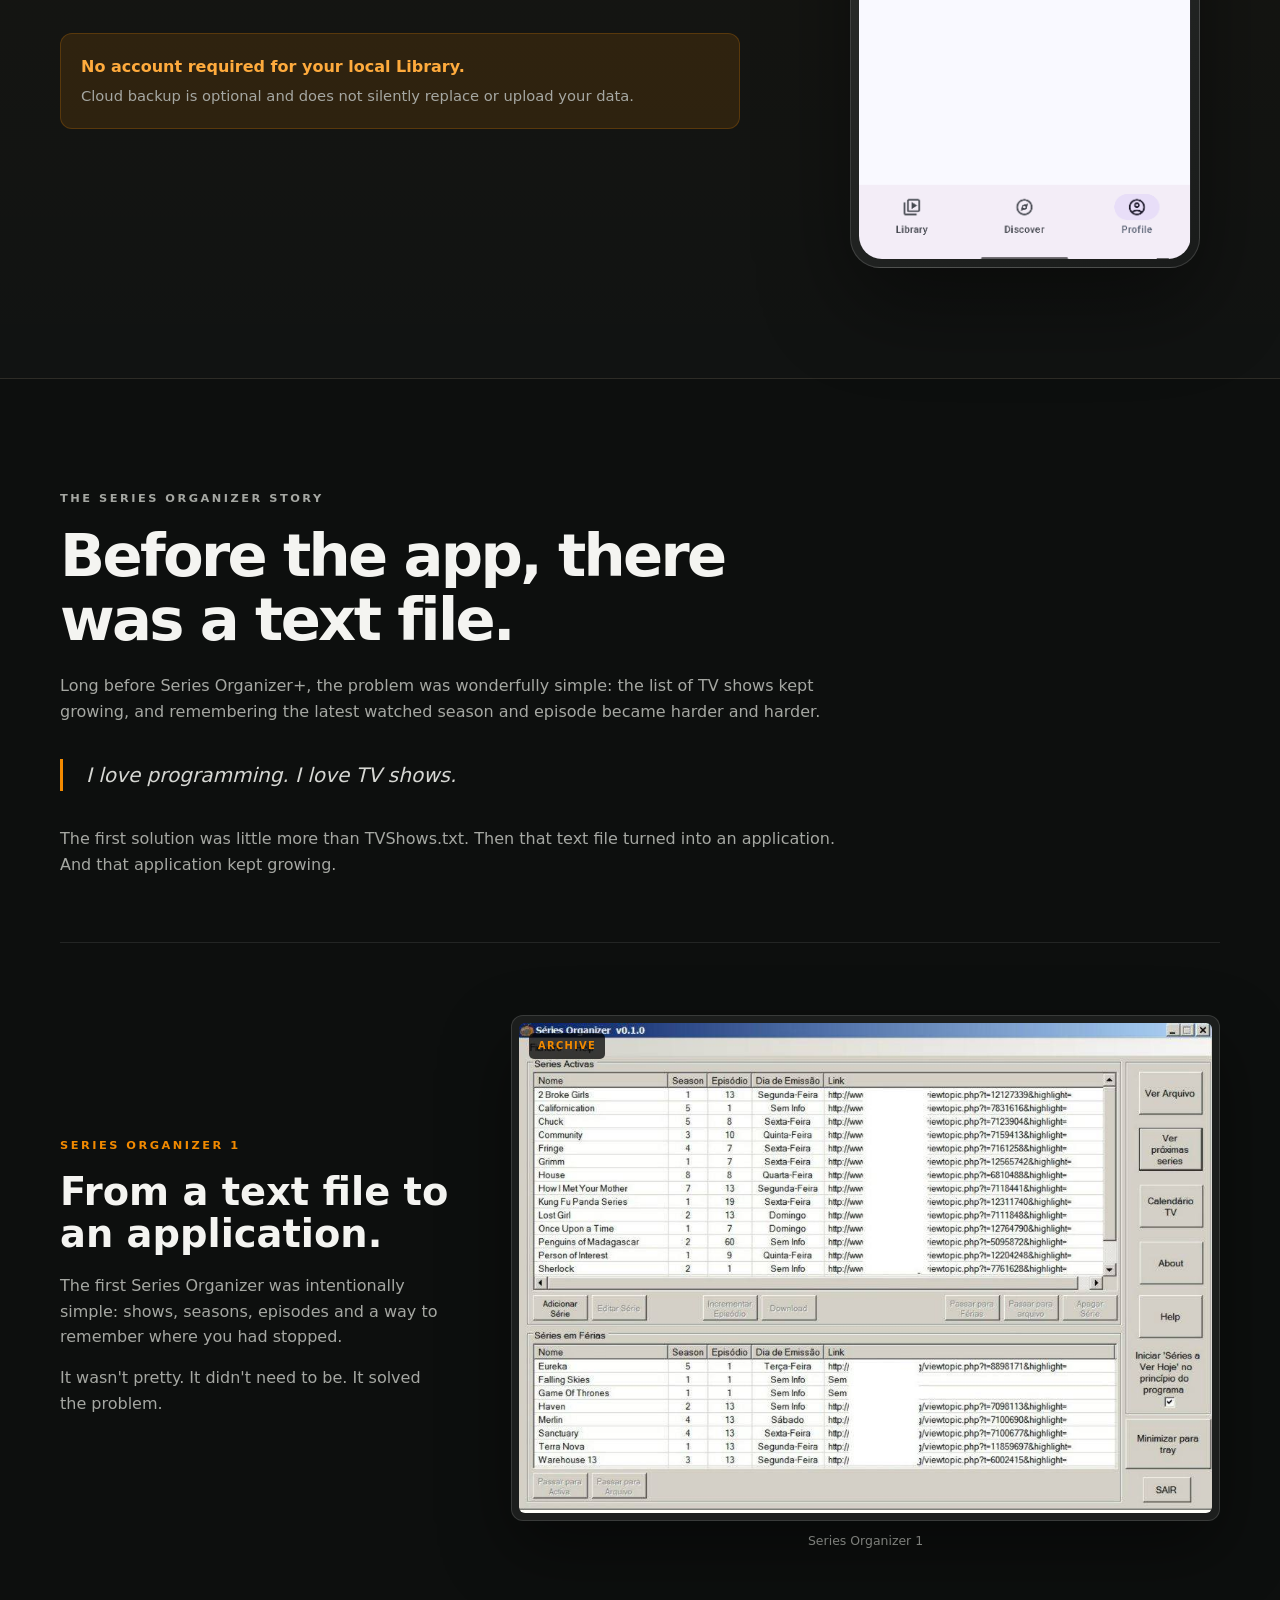
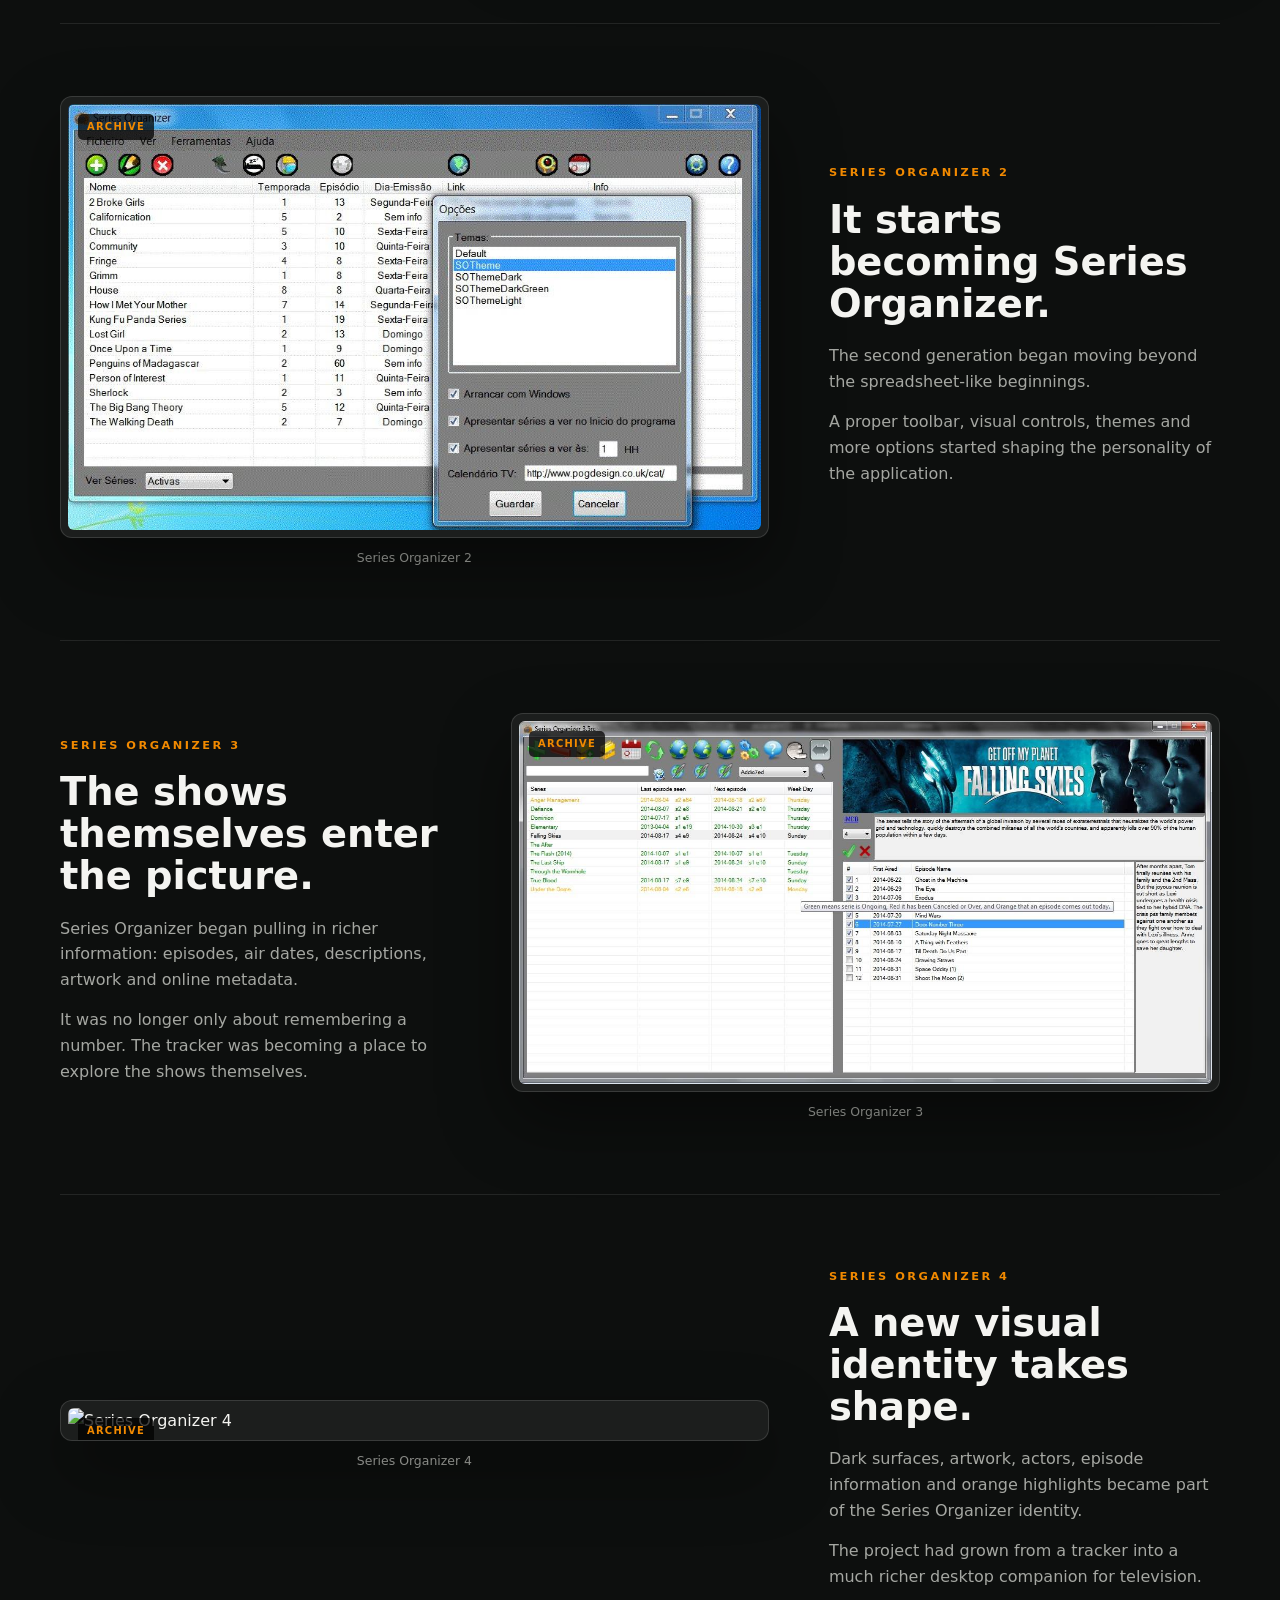
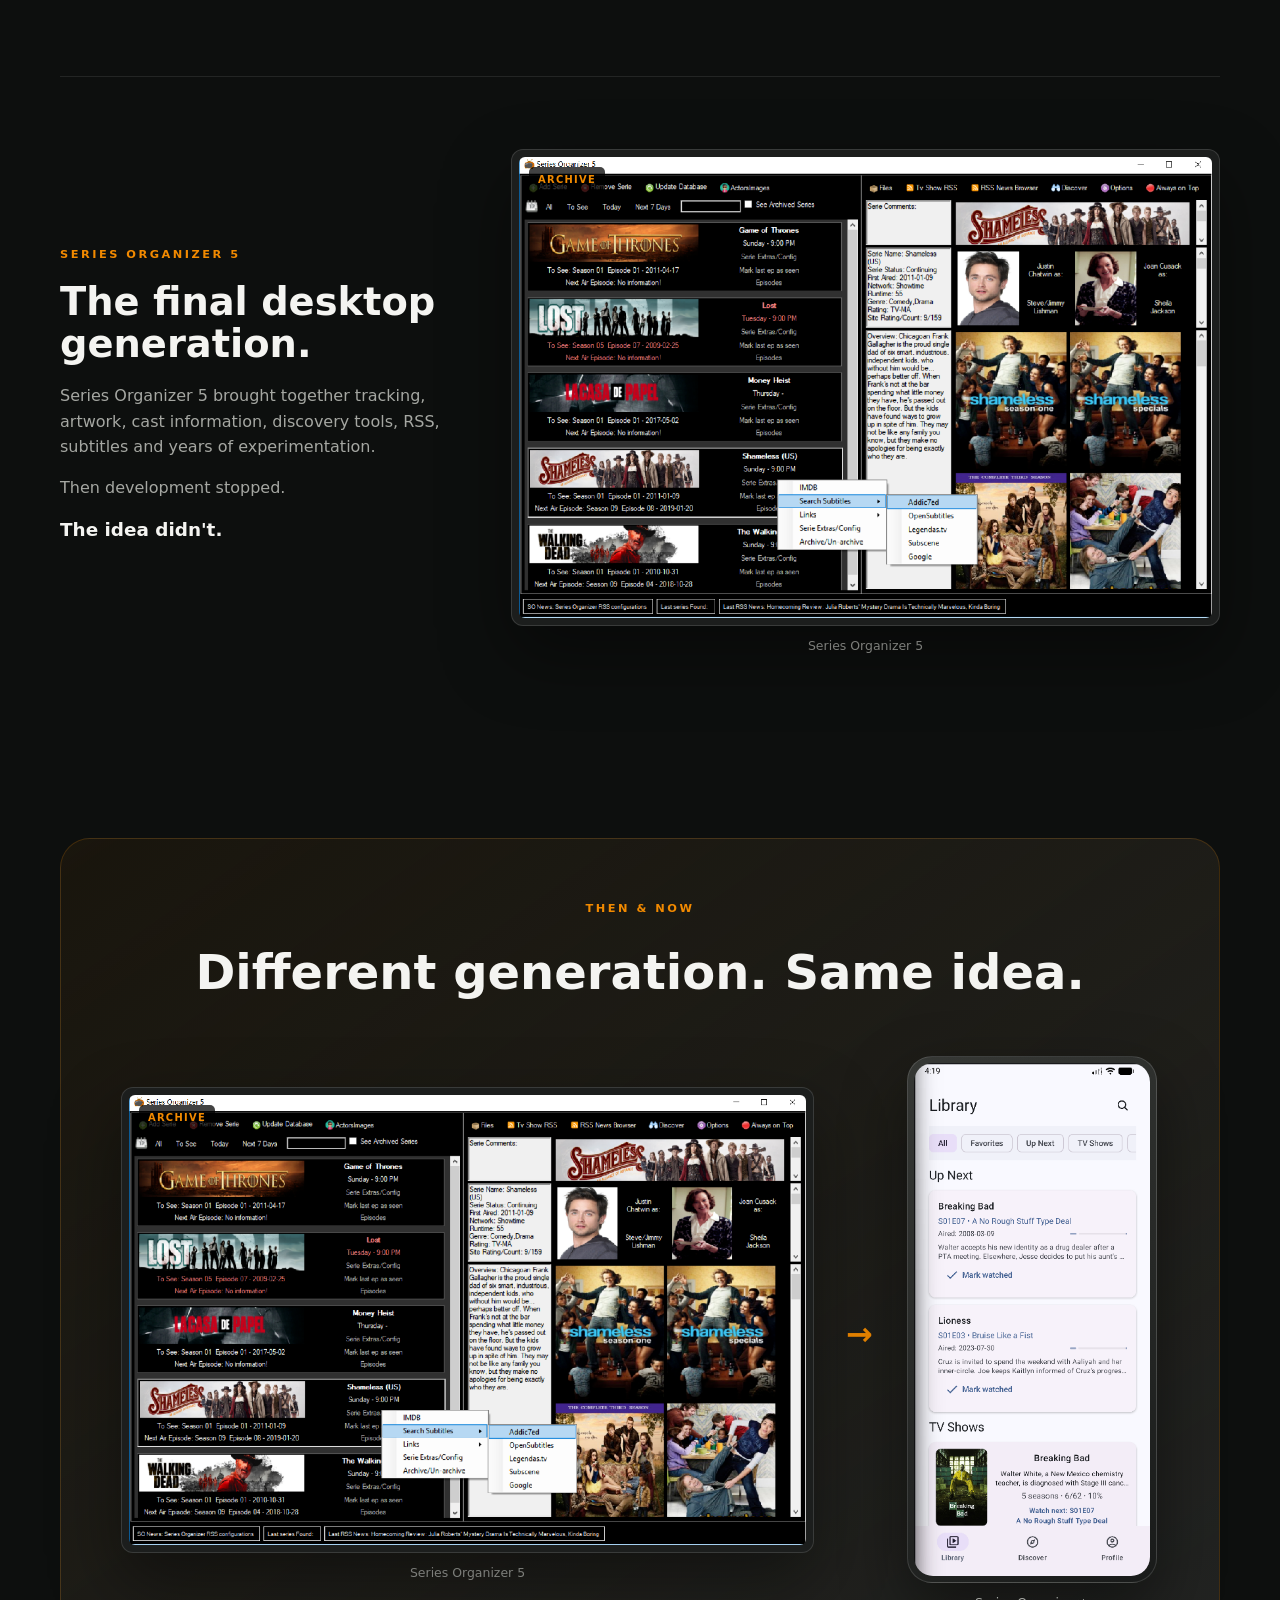
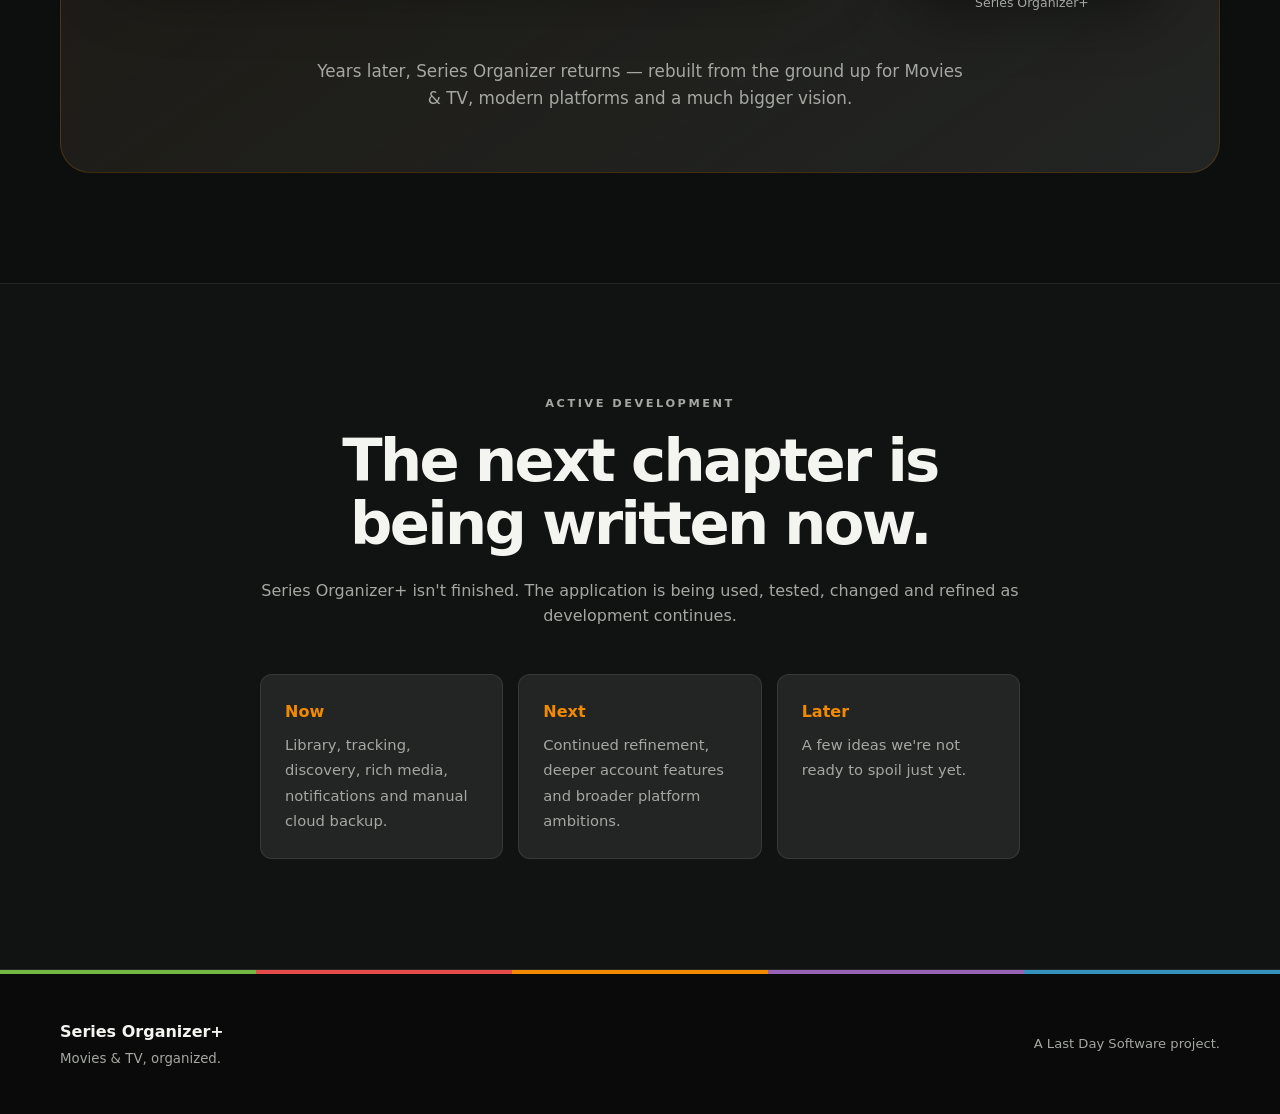
==== commit b947b92a: "Update index.html" ====
--- a/index.html
+++ b/index.html
@@ -18,22 +18,12 @@
 
   <style>
     :root {
-
-      /*
-       * Series Organizer+
-       *
-       * Inspired by the old Series Organizer / Konon-era palette:
-       * dark workspace, grey surfaces, white text and orange highlights.
-       */
-
       --bg: #111312;
       --bg-soft: #171918;
 
       --surface: #232524;
       --surface-2: #2c2f2d;
       --surface-3: #3a3c3a;
-
-      --old-grey: #868784;
 
       --text: #f4f4f1;
       --text-soft: #d6d7d3;
@@ -163,8 +153,6 @@
 
 
     .brand-mark {
-      position: relative;
-
       width: 44px;
       height: 44px;
 
@@ -185,9 +173,6 @@
         1px solid rgba(255, 255, 255, 0.14);
 
       font-weight: 900;
-
-      letter-spacing:
-        -0.04em;
     }
 
 
@@ -235,6 +220,45 @@
 
     nav a:hover {
       color: var(--orange);
+    }
+
+
+    /*
+     * LEGACY COLOR STRIP
+     */
+
+    .legacy-strip {
+      display: grid;
+
+      grid-template-columns:
+        repeat(5, 1fr);
+
+      height: 4px;
+    }
+
+
+    .legacy-strip span:nth-child(1) {
+      background: var(--green);
+    }
+
+
+    .legacy-strip span:nth-child(2) {
+      background: var(--red);
+    }
+
+
+    .legacy-strip span:nth-child(3) {
+      background: var(--orange);
+    }
+
+
+    .legacy-strip span:nth-child(4) {
+      background: var(--purple);
+    }
+
+
+    .legacy-strip span:nth-child(5) {
+      background: var(--blue);
     }
 
 
@@ -432,8 +456,7 @@
 
       transition:
         transform 150ms ease,
-        border-color 150ms ease,
-        background 150ms ease;
+        border-color 150ms ease;
     }
 
 
@@ -467,46 +490,7 @@
 
 
     /*
-     * OLD-SO COLOR STRIP
-     */
-
-    .legacy-strip {
-      display: grid;
-
-      grid-template-columns:
-        repeat(5, 1fr);
-
-      height: 4px;
-    }
-
-
-    .legacy-strip span:nth-child(1) {
-      background: var(--green);
-    }
-
-
-    .legacy-strip span:nth-child(2) {
-      background: var(--red);
-    }
-
-
-    .legacy-strip span:nth-child(3) {
-      background: var(--orange);
-    }
-
-
-    .legacy-strip span:nth-child(4) {
-      background: var(--purple);
-    }
-
-
-    .legacy-strip span:nth-child(5) {
-      background: var(--blue);
-    }
-
-
-    /*
-     * GENERAL SECTIONS
+     * SECTIONS
      */
 
     .section {
@@ -518,7 +502,10 @@
     }
 
 
-    .section-label {
+    .section-label,
+    .history-version {
+      display: block;
+
       margin:
         0 0 17px;
 
@@ -587,7 +574,7 @@
 
 
     /*
-     * PRODUCT SECTIONS
+     * PRODUCT
      */
 
     .product-layout {
@@ -677,7 +664,7 @@
 
 
     /*
-     * PHONE / SCREENSHOT
+     * PHONE
      */
 
     .phone {
@@ -707,28 +694,6 @@
       box-shadow:
         0 35px 90px
         rgba(0, 0, 0, 0.42);
-    }
-
-
-    .phone::before {
-      content: "";
-
-      position: absolute;
-
-      inset:
-        15% -25% -15%;
-
-      z-index: -1;
-
-      background:
-        radial-gradient(
-          circle,
-          rgba(242, 138, 0, 0.12),
-          transparent 65%
-        );
-
-      filter:
-        blur(38px);
     }
 
 
@@ -932,12 +897,10 @@
 
 
     /*
-     * LEGACY / HISTORY
+     * HISTORY
      */
 
     .history-section {
-      position: relative;
-
       background:
         #0d0f0e;
     }
@@ -946,7 +909,7 @@
     .history-intro {
       max-width: 780px;
 
-      margin-bottom: 65px;
+      margin-bottom: 45px;
     }
 
 
@@ -967,101 +930,273 @@
     }
 
 
-    .timeline {
+    .history-evolution {
+      margin-top: 65px;
+    }
+
+
+    .history-generation {
+      display: grid;
+
+      grid-template-columns:
+        minmax(260px, 0.8fr)
+        minmax(0, 1.45fr);
+
+      gap: 60px;
+
+      align-items: center;
+
+      padding:
+        72px 0;
+
+      border-top:
+        1px solid var(--border);
+    }
+
+
+    .history-generation-reverse {
+      grid-template-columns:
+        minmax(0, 1.45fr)
+        minmax(260px, 0.8fr);
+    }
+
+
+    .history-generation-reverse
+    .history-copy {
+      order: 2;
+    }
+
+
+    .history-generation-reverse
+    .history-screenshot {
+      order: 1;
+    }
+
+
+    .history-copy h3 {
+      margin:
+        0 0 18px;
+
+      font-size:
+        clamp(
+          1.7rem,
+          3vw,
+          2.4rem
+        );
+
+      line-height: 1.1;
+    }
+
+
+    .history-copy p {
+      margin:
+        0 0 15px;
+    }
+
+
+    .history-emphasis {
+      color: var(--text) !important;
+
+      font-size: 1.15rem;
+
+      font-weight: 700;
+    }
+
+
+    /*
+     * HISTORY IMAGES
+     */
+
+    .history-screenshot {
+      margin: 0;
+    }
+
+
+    .history-window {
       position: relative;
 
-      display: grid;
-
-      gap: 0;
-
-      max-width: 850px;
-    }
-
-
-    .timeline::before {
-      content: "";
+      padding: 7px;
+
+      overflow: hidden;
+
+      border:
+        1px solid rgba(255, 255, 255, 0.13);
+
+      border-radius: 12px;
+
+      background:
+        #1c1e1d;
+
+      box-shadow:
+        0 28px 70px
+        rgba(0, 0, 0, 0.42);
+    }
+
+
+    .history-window::before {
+      content: "ARCHIVE";
 
       position: absolute;
 
-      left: 10px;
-
-      top: 16px;
-      bottom: 16px;
-
-      width: 1px;
+      z-index: 2;
+
+      top: 17px;
+      left: 17px;
+
+      padding:
+        5px 9px;
+
+      border-radius: 5px;
+
+      background:
+        rgba(0, 0, 0, 0.74);
+
+      color: var(--orange);
+
+      font-size: 0.62rem;
+
+      font-weight: 800;
+
+      letter-spacing: 0.13em;
+    }
+
+
+    .history-window img {
+      width: 100%;
+
+      display: block;
+
+      border-radius: 6px;
+    }
+
+
+    .history-screenshot figcaption,
+    .then-now figcaption {
+      margin-top: 10px;
+
+      color: var(--muted);
+
+      font-size: 0.78rem;
+
+      text-align: center;
+    }
+
+
+    /*
+     * THEN / NOW
+     */
+
+    .then-now {
+      margin-top: 110px;
+
+      padding:
+        60px;
+
+      border:
+        1px solid rgba(242, 138, 0, 0.18);
+
+      border-radius:
+        var(--radius-large);
 
       background:
         linear-gradient(
-          var(--orange),
-          var(--old-grey)
+          145deg,
+          rgba(242, 138, 0, 0.055),
+          var(--surface)
         );
     }
 
 
-    .timeline-item {
-      position: relative;
-
-      padding:
-        0 0 45px 52px;
-    }
-
-
-    .timeline-item:last-child {
-      padding-bottom: 0;
-    }
-
-
-    .timeline-dot {
-      position: absolute;
-
-      left: 4px;
-      top: 8px;
-
-      width: 13px;
-      height: 13px;
+    .then-now-heading {
+      margin-bottom: 45px;
+
+      text-align: center;
+    }
+
+
+    .then-now-heading h3 {
+      margin: 0;
+
+      font-size:
+        clamp(
+          2rem,
+          4vw,
+          3rem
+        );
+    }
+
+
+    .then-now-grid {
+      display: grid;
+
+      grid-template-columns:
+        minmax(0, 1.5fr)
+        auto
+        minmax(180px, 0.55fr);
+
+      gap: 32px;
+
+      align-items: center;
+    }
+
+
+    .then-now-grid figure {
+      margin: 0;
+    }
+
+
+    .then-now-arrow {
+      color: var(--orange);
+
+      font-size: 2rem;
+
+      font-weight: 700;
+    }
+
+
+    .current-phone {
+      max-width: 250px;
+
+      margin: 0 auto;
+
+      padding: 6px;
 
       border:
-        3px solid
-        var(--bg);
-
-      border-radius: 50%;
+        1px solid rgba(255, 255, 255, 0.14);
+
+      border-radius: 25px;
 
       background:
-        var(--orange);
+        linear-gradient(
+          145deg,
+          #363835,
+          #191b1a
+        );
 
       box-shadow:
-        0 0 0 1px
-        var(--orange);
-    }
-
-
-    .timeline-year {
-      color: var(--orange);
-
-      font-size: 0.78rem;
-
-      font-weight: 800;
-
-      letter-spacing:
-        0.12em;
-
-      text-transform:
-        uppercase;
-    }
-
-
-    .timeline h3 {
+        0 25px 65px
+        rgba(0, 0, 0, 0.45);
+    }
+
+
+    .current-phone img {
+      display: block;
+
+      width: 100%;
+
+      border-radius: 19px;
+    }
+
+
+    .then-now-copy {
+      max-width: 650px;
+
       margin:
-        4px 0 8px;
-
-      font-size: 1.35rem;
-    }
-
-
-    .timeline p {
-      max-width: 660px;
-
-      margin: 0;
+        45px auto 0;
+
+      text-align: center;
+
+      font-size: 1.05rem;
     }
 
 
@@ -1165,10 +1300,10 @@
 
 
     /*
-     * MOBILE
+     * RESPONSIVE
      */
 
-    @media (max-width: 820px) {
+    @media (max-width: 850px) {
 
       nav {
         display: none;
@@ -1177,12 +1312,6 @@
 
       .hero {
         min-height: 650px;
-      }
-
-
-      .hero-content {
-        padding:
-          85px 0;
       }
 
 
@@ -1209,15 +1338,48 @@
       }
 
 
+      .history-generation,
+      .history-generation-reverse {
+        grid-template-columns: 1fr;
+
+        gap: 35px;
+      }
+
+
+      .history-generation-reverse
+      .history-copy,
+      .history-generation-reverse
+      .history-screenshot {
+        order: initial;
+      }
+
+
       .showcase-grid {
-        grid-template-columns:
-          1fr;
+        grid-template-columns: 1fr;
       }
 
 
       .development-grid {
-        grid-template-columns:
-          1fr;
+        grid-template-columns: 1fr;
+      }
+
+
+      .then-now {
+        padding:
+          35px 22px;
+      }
+
+
+      .then-now-grid {
+        grid-template-columns: 1fr;
+      }
+
+
+      .then-now-arrow {
+        transform:
+          rotate(90deg);
+
+        text-align: center;
       }
 
     }
@@ -1271,13 +1433,10 @@
 
     }
   </style>
-
 </head>
 
 
 <body>
-
-  <!-- HEADER -->
 
   <header class="site-header">
 
@@ -1397,7 +1556,7 @@
 
         <p>
           Series Organizer+ takes that idea much further:
-          movies and television together, richer tracking,
+          Movies and TV together, richer tracking,
           discovery, streaming availability, cast and media,
           notifications and optional cloud backup.
         </p>
@@ -1513,7 +1672,7 @@
     </section>
 
 
-    <!-- FEATURE GRID -->
+    <!-- FEATURES -->
 
     <section class="section">
 
@@ -1544,7 +1703,7 @@
               ▶
             </div>
 
-            <h3>Episodes & progress</h3>
+            <h3>Episodes &amp; progress</h3>
 
             <p>
               Follow seasons and episodes, jump between episodes
@@ -1560,7 +1719,7 @@
               ◎
             </div>
 
-            <h3>Cast & people</h3>
+            <h3>Cast &amp; people</h3>
 
             <p>
               Explore actors, Known For titles, biographies and
@@ -1576,7 +1735,7 @@
               ▣
             </div>
 
-            <h3>Artwork & media</h3>
+            <h3>Artwork &amp; media</h3>
 
             <p>
               Browse posters, backdrops, logos and videos,
@@ -1608,7 +1767,9 @@
               +
             </div>
 
-            <h3>And this is still only the beginning.</h3>
+            <h3>
+              And this is still only the beginning.
+            </h3>
 
             <p>
               Series Organizer+ is being actively developed.
@@ -1625,7 +1786,7 @@
     </section>
 
 
-    <!-- DETAILS SHOWCASE -->
+    <!-- DETAILS -->
 
     <section class="section">
 
@@ -1787,111 +1948,329 @@
 
 
           <p>
-            The very first "Series Organizer" was effectively
-            a personal TVShows.txt file. From there came a tiny
-            home-made tracker, then episode data, online databases,
-            artwork, actors, Specials, themes, RSS and years of
-            experimentation.
+            The first solution was little more than TVShows.txt.
+            Then that text file turned into an application.
+            And that application kept growing.
           </p>
 
         </div>
 
 
-        <div class="timeline">
-
-          <article class="timeline-item">
-
-            <span class="timeline-dot"></span>
-
-            <span class="timeline-year">
-              THE BEGINNING
+        <div class="history-evolution">
+
+          <!-- V1 -->
+
+          <article class="history-generation">
+
+            <div class="history-copy">
+
+              <span class="history-version">
+                SERIES ORGANIZER 1
+              </span>
+
+              <h3>
+                From a text file to an application.
+              </h3>
+
+              <p>
+                The first Series Organizer was intentionally simple:
+                shows, seasons, episodes and a way to remember
+                where you had stopped.
+              </p>
+
+              <p>
+                It wasn't pretty. It didn't need to be.
+                It solved the problem.
+              </p>
+
+            </div>
+
+
+            <figure class="history-screenshot">
+
+              <div class="history-window">
+
+                <img
+                  src="assets/history/series-organizer-1.jpg"
+                  alt="Series Organizer 1"
+                />
+
+              </div>
+
+              <figcaption>
+                Series Organizer 1
+              </figcaption>
+
+            </figure>
+
+          </article>
+
+
+          <!-- V2 -->
+
+          <article class="history-generation history-generation-reverse">
+
+            <div class="history-copy">
+
+              <span class="history-version">
+                SERIES ORGANIZER 2
+              </span>
+
+              <h3>
+                It starts becoming Series Organizer.
+              </h3>
+
+              <p>
+                The second generation began moving beyond the
+                spreadsheet-like beginnings.
+              </p>
+
+              <p>
+                A proper toolbar, visual controls, themes and
+                more options started shaping the personality
+                of the application.
+              </p>
+
+            </div>
+
+
+            <figure class="history-screenshot">
+
+              <div class="history-window">
+
+                <img
+                  src="assets/history/series-organizer-2.jpg"
+                  alt="Series Organizer 2"
+                />
+
+              </div>
+
+              <figcaption>
+                Series Organizer 2
+              </figcaption>
+
+            </figure>
+
+          </article>
+
+
+          <!-- V3 -->
+
+          <article class="history-generation">
+
+            <div class="history-copy">
+
+              <span class="history-version">
+                SERIES ORGANIZER 3
+              </span>
+
+              <h3>
+                The shows themselves enter the picture.
+              </h3>
+
+              <p>
+                Series Organizer began pulling in richer
+                information: episodes, air dates, descriptions,
+                artwork and online metadata.
+              </p>
+
+              <p>
+                It was no longer only about remembering a number.
+                The tracker was becoming a place to explore the
+                shows themselves.
+              </p>
+
+            </div>
+
+
+            <figure class="history-screenshot">
+
+              <div class="history-window">
+
+                <img
+                  src="assets/history/series-organizer-3.jpg"
+                  alt="Series Organizer 3"
+                />
+
+              </div>
+
+              <figcaption>
+                Series Organizer 3
+              </figcaption>
+
+            </figure>
+
+          </article>
+
+
+          <!-- V4 -->
+
+          <article class="history-generation history-generation-reverse">
+
+            <div class="history-copy">
+
+              <span class="history-version">
+                SERIES ORGANIZER 4
+              </span>
+
+              <h3>
+                A new visual identity takes shape.
+              </h3>
+
+              <p>
+                Dark surfaces, artwork, actors, episode
+                information and orange highlights became part
+                of the Series Organizer identity.
+              </p>
+
+              <p>
+                The project had grown from a tracker into a
+                much richer desktop companion for television.
+              </p>
+
+            </div>
+
+
+            <figure class="history-screenshot">
+
+              <div class="history-window">
+
+                <img
+                  src="assets/history/series-organizer-4.png"
+                  alt="Series Organizer 4"
+                />
+
+              </div>
+
+              <figcaption>
+                Series Organizer 4
+              </figcaption>
+
+            </figure>
+
+          </article>
+
+
+          <!-- V5 -->
+
+          <article class="history-generation">
+
+            <div class="history-copy">
+
+              <span class="history-version">
+                SERIES ORGANIZER 5
+              </span>
+
+              <h3>
+                The final desktop generation.
+              </h3>
+
+              <p>
+                Series Organizer 5 brought together tracking,
+                artwork, cast information, discovery tools,
+                RSS, subtitles and years of experimentation.
+              </p>
+
+              <p>
+                Then development stopped.
+              </p>
+
+              <p class="history-emphasis">
+                The idea didn't.
+              </p>
+
+            </div>
+
+
+            <figure class="history-screenshot">
+
+              <div class="history-window">
+
+                <img
+                  src="assets/history/series-organizer-5.png"
+                  alt="Series Organizer 5"
+                />
+
+              </div>
+
+              <figcaption>
+                Series Organizer 5
+              </figcaption>
+
+            </figure>
+
+          </article>
+
+        </div>
+
+
+        <!-- THEN / NOW -->
+
+        <div class="then-now">
+
+          <div class="then-now-heading">
+
+            <span class="history-version">
+              THEN &amp; NOW
             </span>
 
-            <h3>TVShows.txt</h3>
-
-            <p>
-              A simple text file kept track of seasons and episodes.
-              It solved the problem — until the list became too large
-              and a developer decided a text file wasn't enough.
-            </p>
-
-          </article>
-
-
-          <article class="timeline-item">
-
-            <span class="timeline-dot"></span>
-
-            <span class="timeline-year">
-              SERIES ORGANIZER 1 & 2
-            </span>
-
-            <h3>A tracker becomes an application.</h3>
-
-            <p>
-              The first versions brought add/remove controls,
-              episode progression, archived shows, external links
-              and eventually themes.
-            </p>
-
-          </article>
-
-
-          <article class="timeline-item">
-
-            <span class="timeline-dot"></span>
-
-            <span class="timeline-year">
-              SERIES ORGANIZER 3
-            </span>
-
-            <h3>The outside world arrives.</h3>
-
-            <p>
-              Online metadata transformed the application:
-              series and episode information, air dates, images,
-              languages, subtitles and Specials became part of SO.
-            </p>
-
-          </article>
-
-
-          <article class="timeline-item">
-
-            <span class="timeline-dot"></span>
-
-            <span class="timeline-year">
-              SERIES ORGANIZER 4 & 5
-            </span>
-
-            <h3>A modernized desktop generation.</h3>
-
-            <p>
-              The interface evolved again, with dynamic series and
-              episode presentation, richer title information and
-              RSS integration.
-            </p>
-
-          </article>
-
-
-          <article class="timeline-item">
-
-            <span class="timeline-dot"></span>
-
-            <span class="timeline-year">
-              NOW
-            </span>
-
-            <h3>Series Organizer+</h3>
-
-            <p>
-              Rebuilt for a new generation around Movies and TV,
-              modern Android development, local-first tracking,
-              discovery and optional cloud features.
-            </p>
-
-          </article>
+            <h3>
+              Different generation. Same idea.
+            </h3>
+
+          </div>
+
+
+          <div class="then-now-grid">
+
+            <figure>
+
+              <div class="history-window">
+
+                <img
+                  src="assets/history/series-organizer-5.png"
+                  alt="Series Organizer 5 desktop application"
+                />
+
+              </div>
+
+              <figcaption>
+                Series Organizer 5
+              </figcaption>
+
+            </figure>
+
+
+            <div class="then-now-arrow">
+              →
+            </div>
+
+
+            <figure>
+
+              <div class="current-phone">
+
+                <img
+                  src="assets/screenshots/library.png"
+                  alt="Series Organizer+"
+                />
+
+              </div>
+
+              <figcaption>
+                Series Organizer+
+              </figcaption>
+
+            </figure>
+
+          </div>
+
+
+          <p class="then-now-copy">
+            Years later, Series Organizer returns —
+            rebuilt from the ground up for Movies &amp; TV,
+            modern platforms and a much bigger vision.
+          </p>
 
         </div>
 
@@ -1919,7 +2298,7 @@
 
         <p>
           Series Organizer+ isn't finished.
-          The current application is being used, tested,
+          The application is being used, tested,
           changed and refined as development continues.
         </p>
 
@@ -1974,8 +2353,6 @@
 
   </main>
 
-
-  <!-- OLD-SO COLOR STRIP -->
 
   <div class="legacy-strip">
     <span></span>
@@ -1986,8 +2363,6 @@
   </div>
 
 
-  <!-- FOOTER -->
-
   <footer>
 
     <div class="container footer-inner">
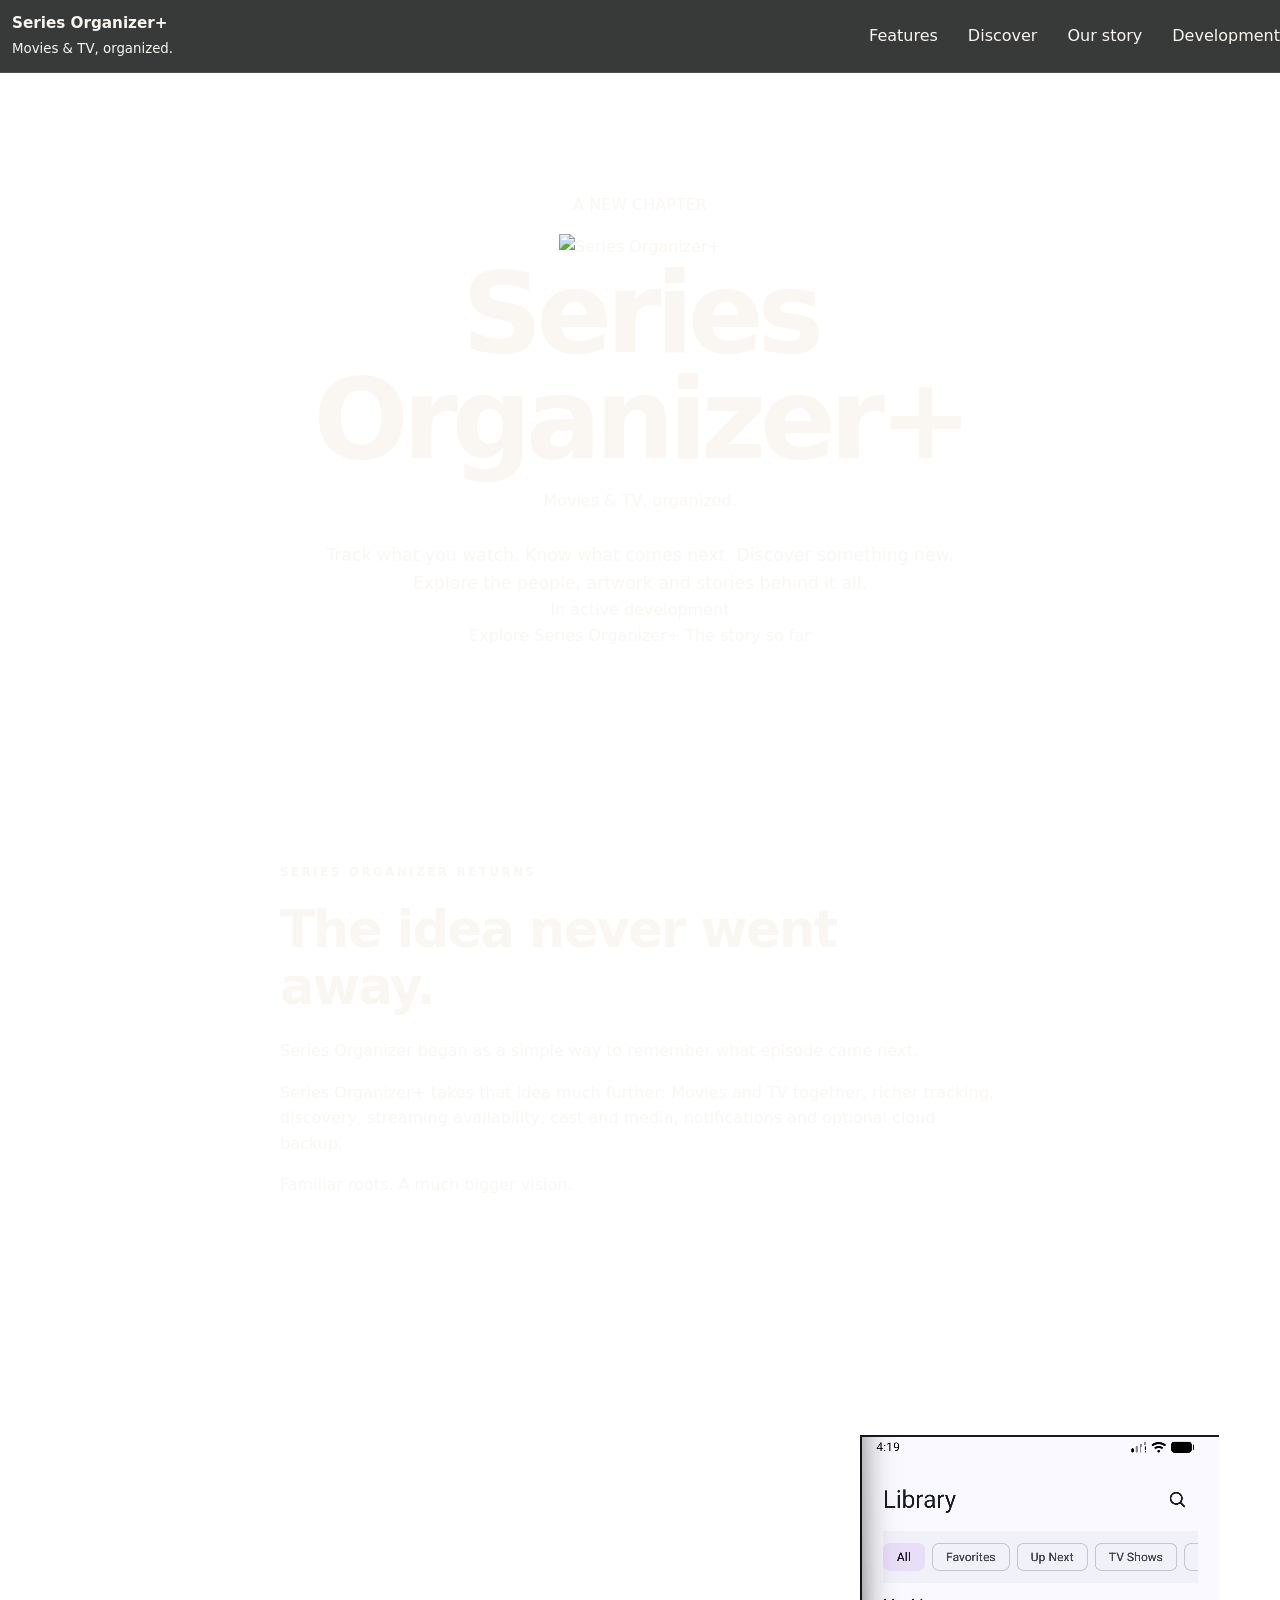
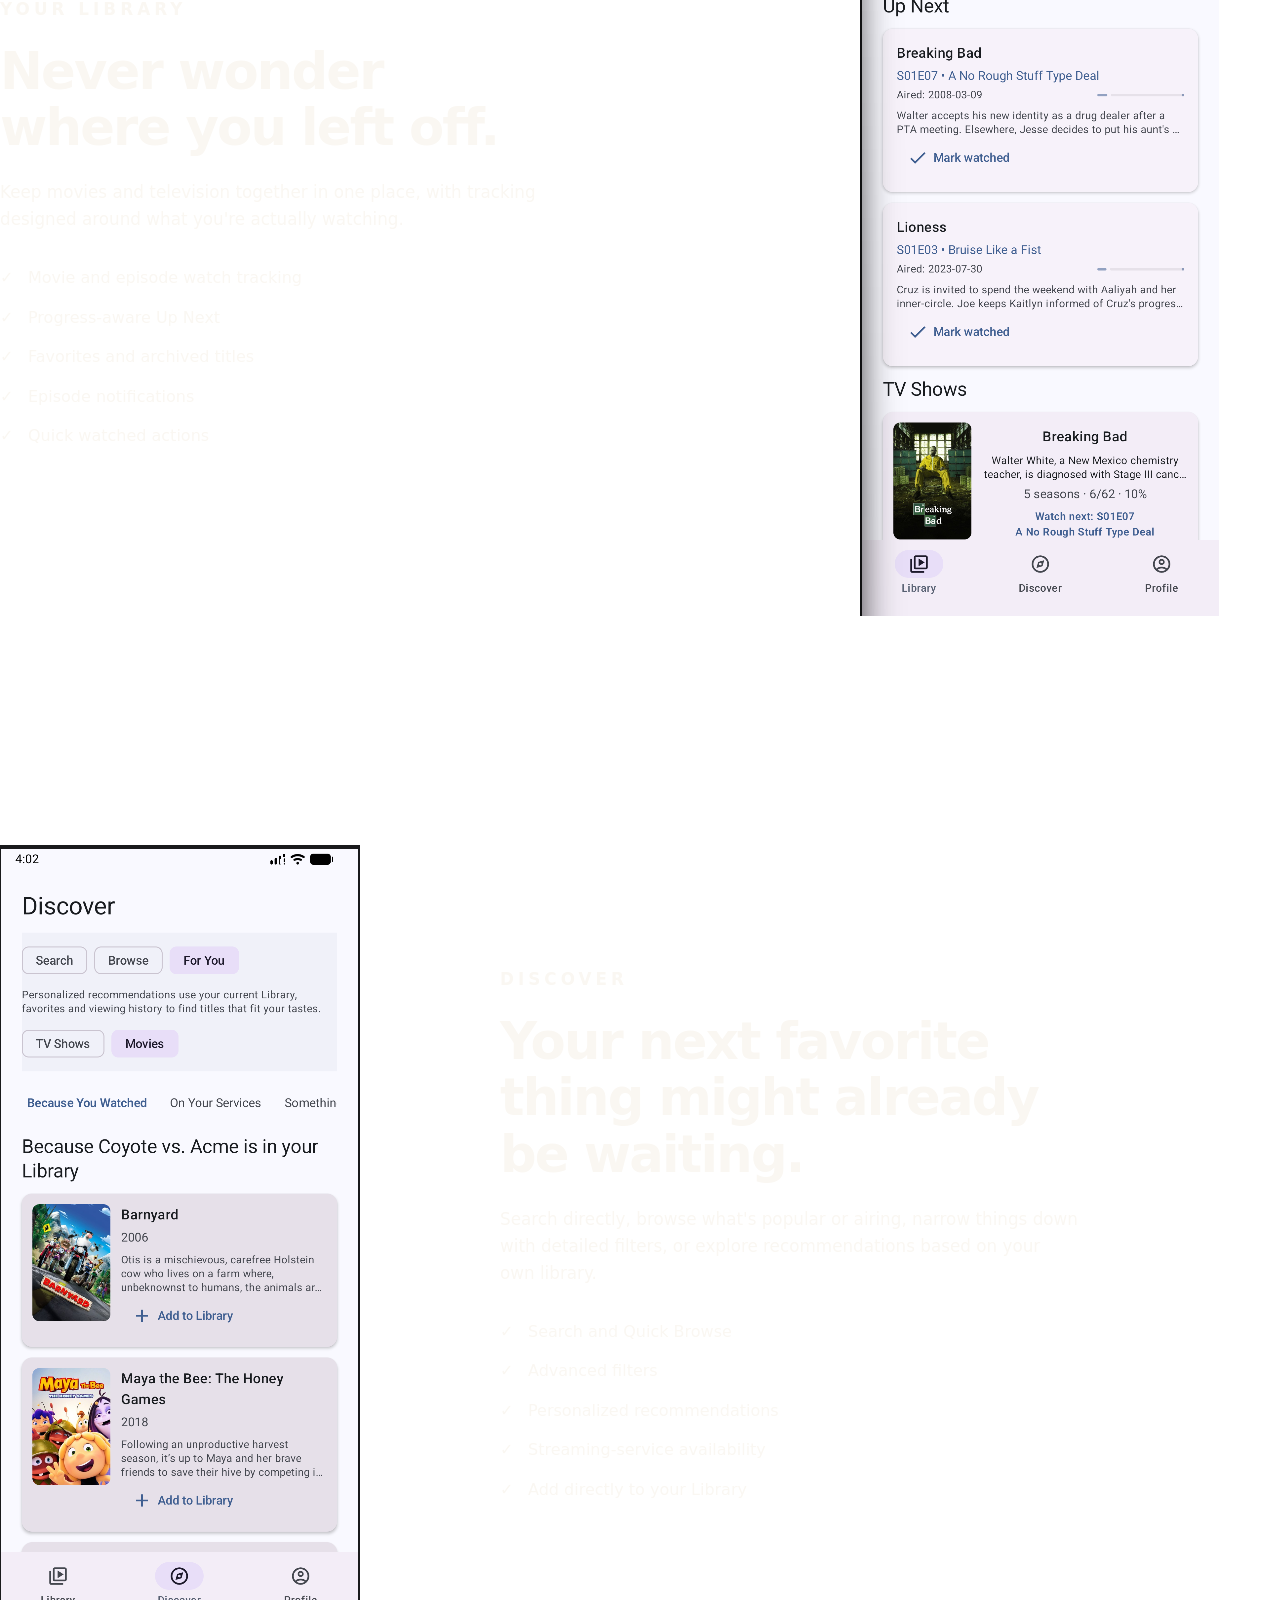
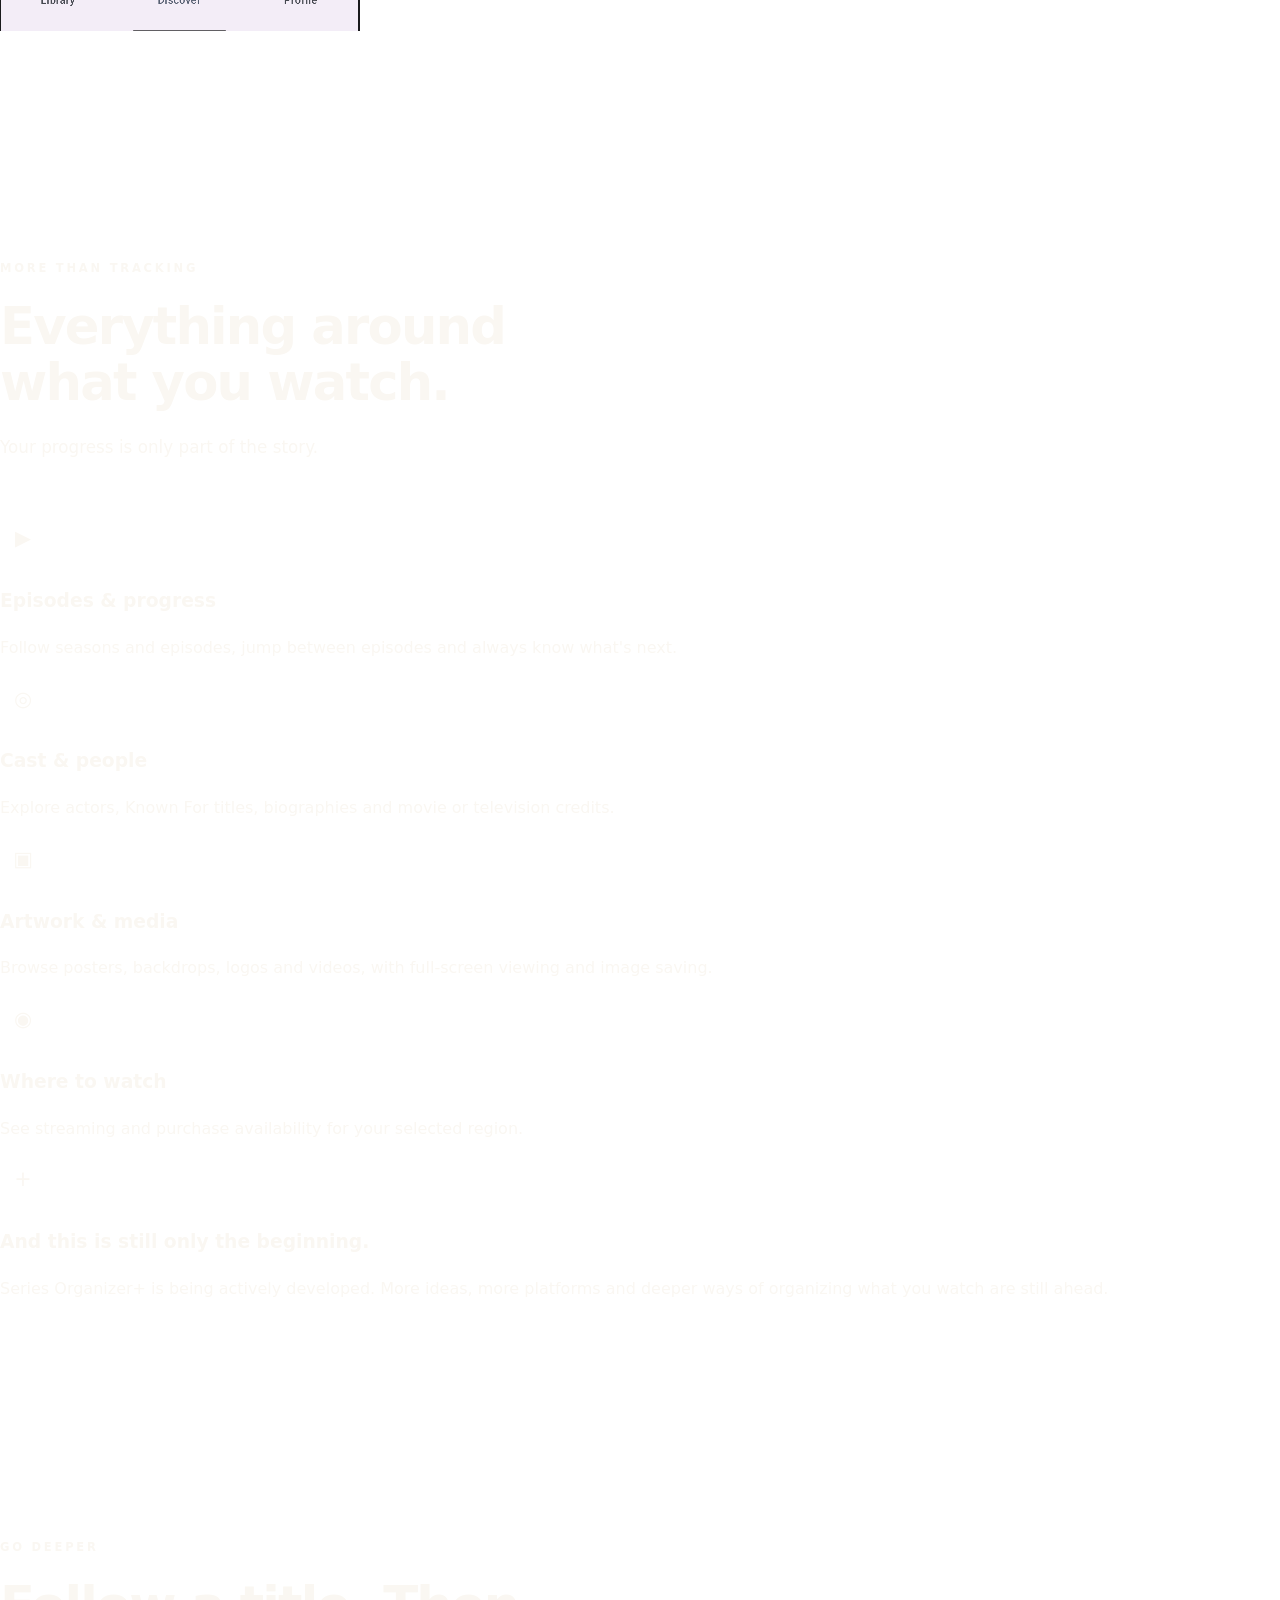
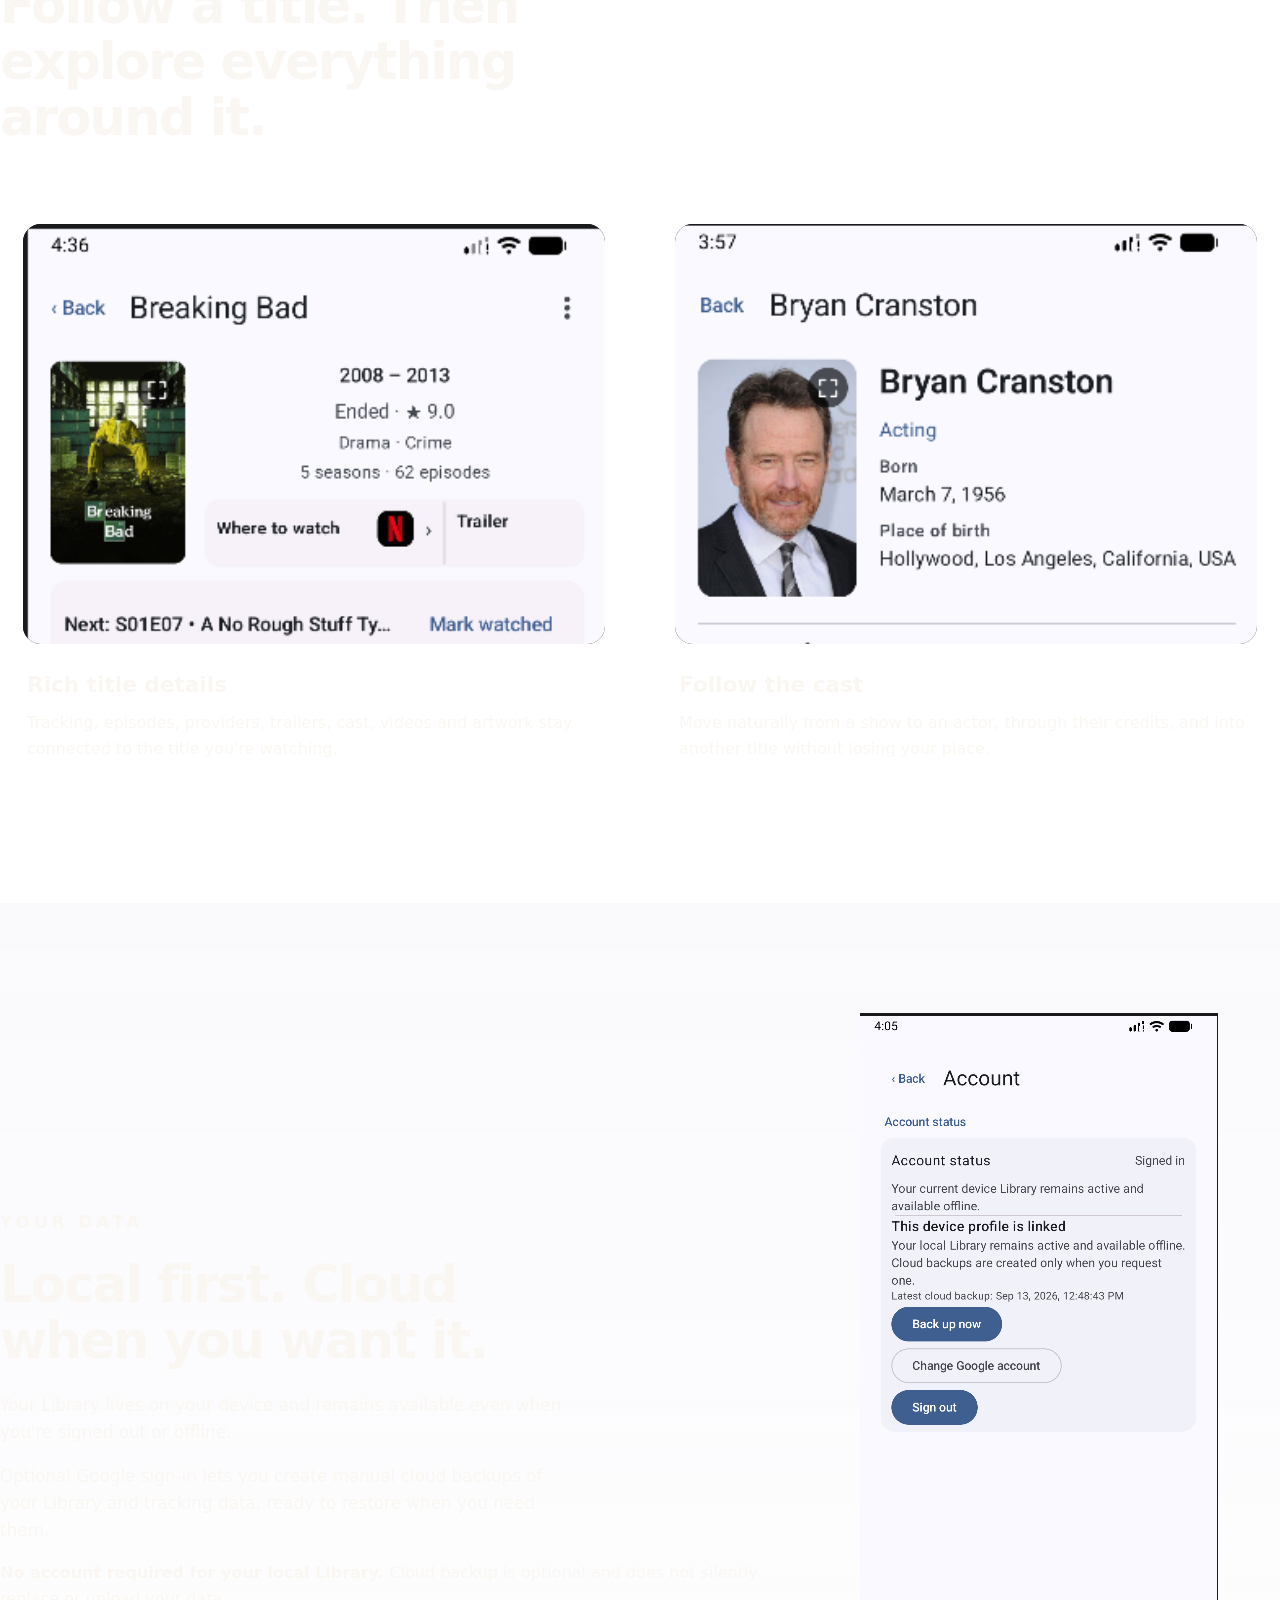
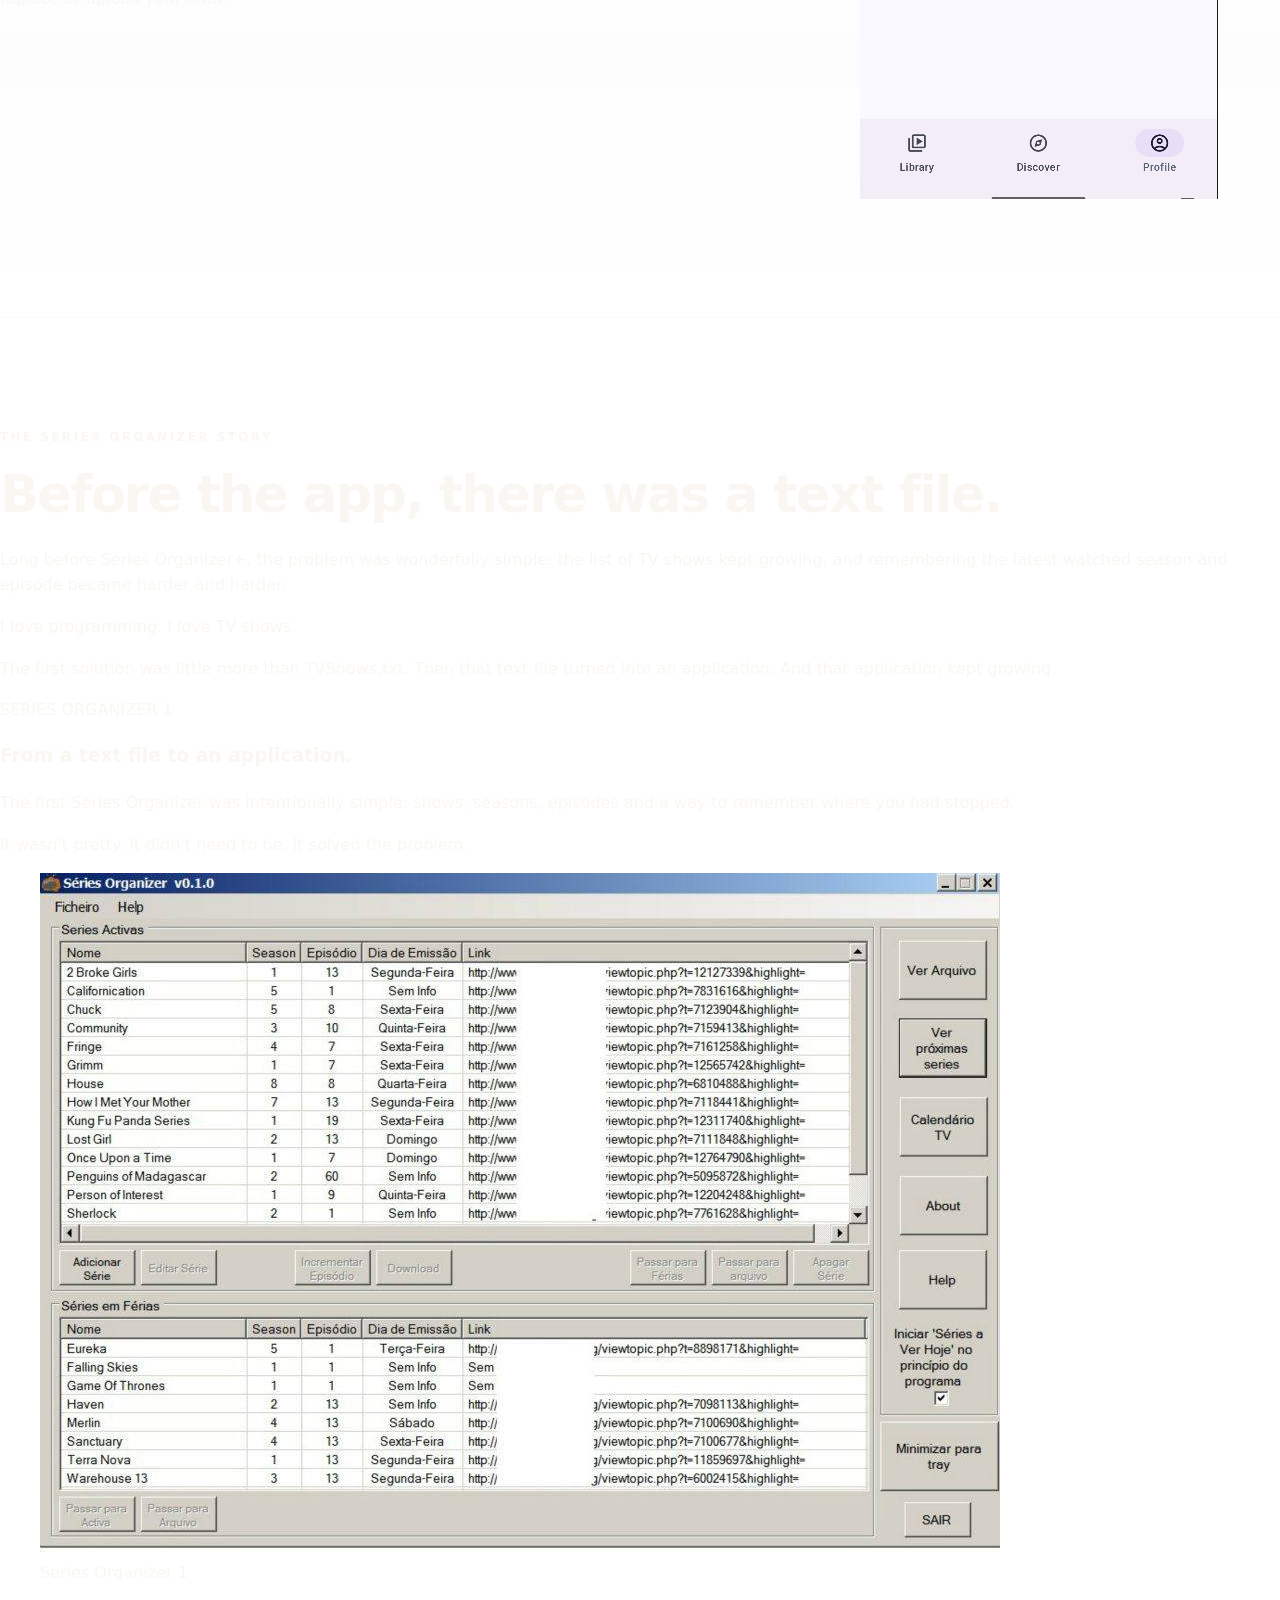
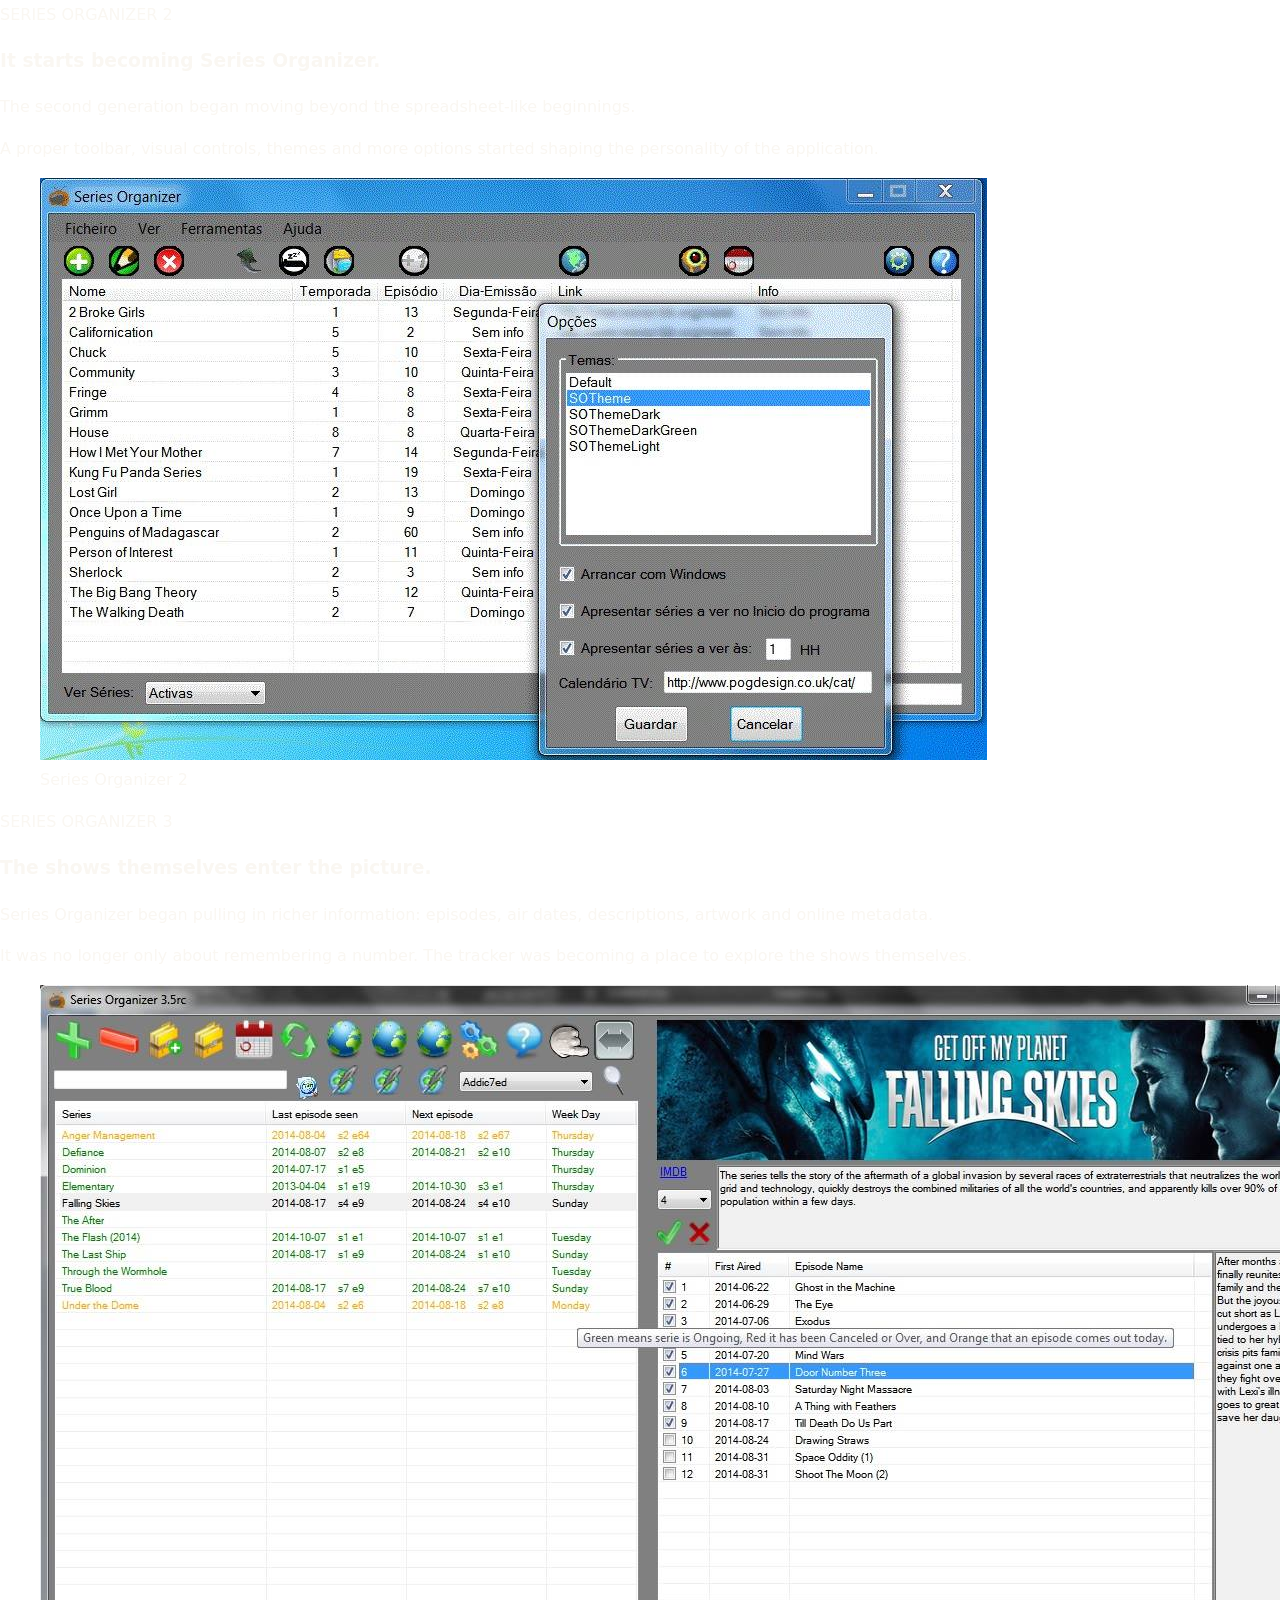
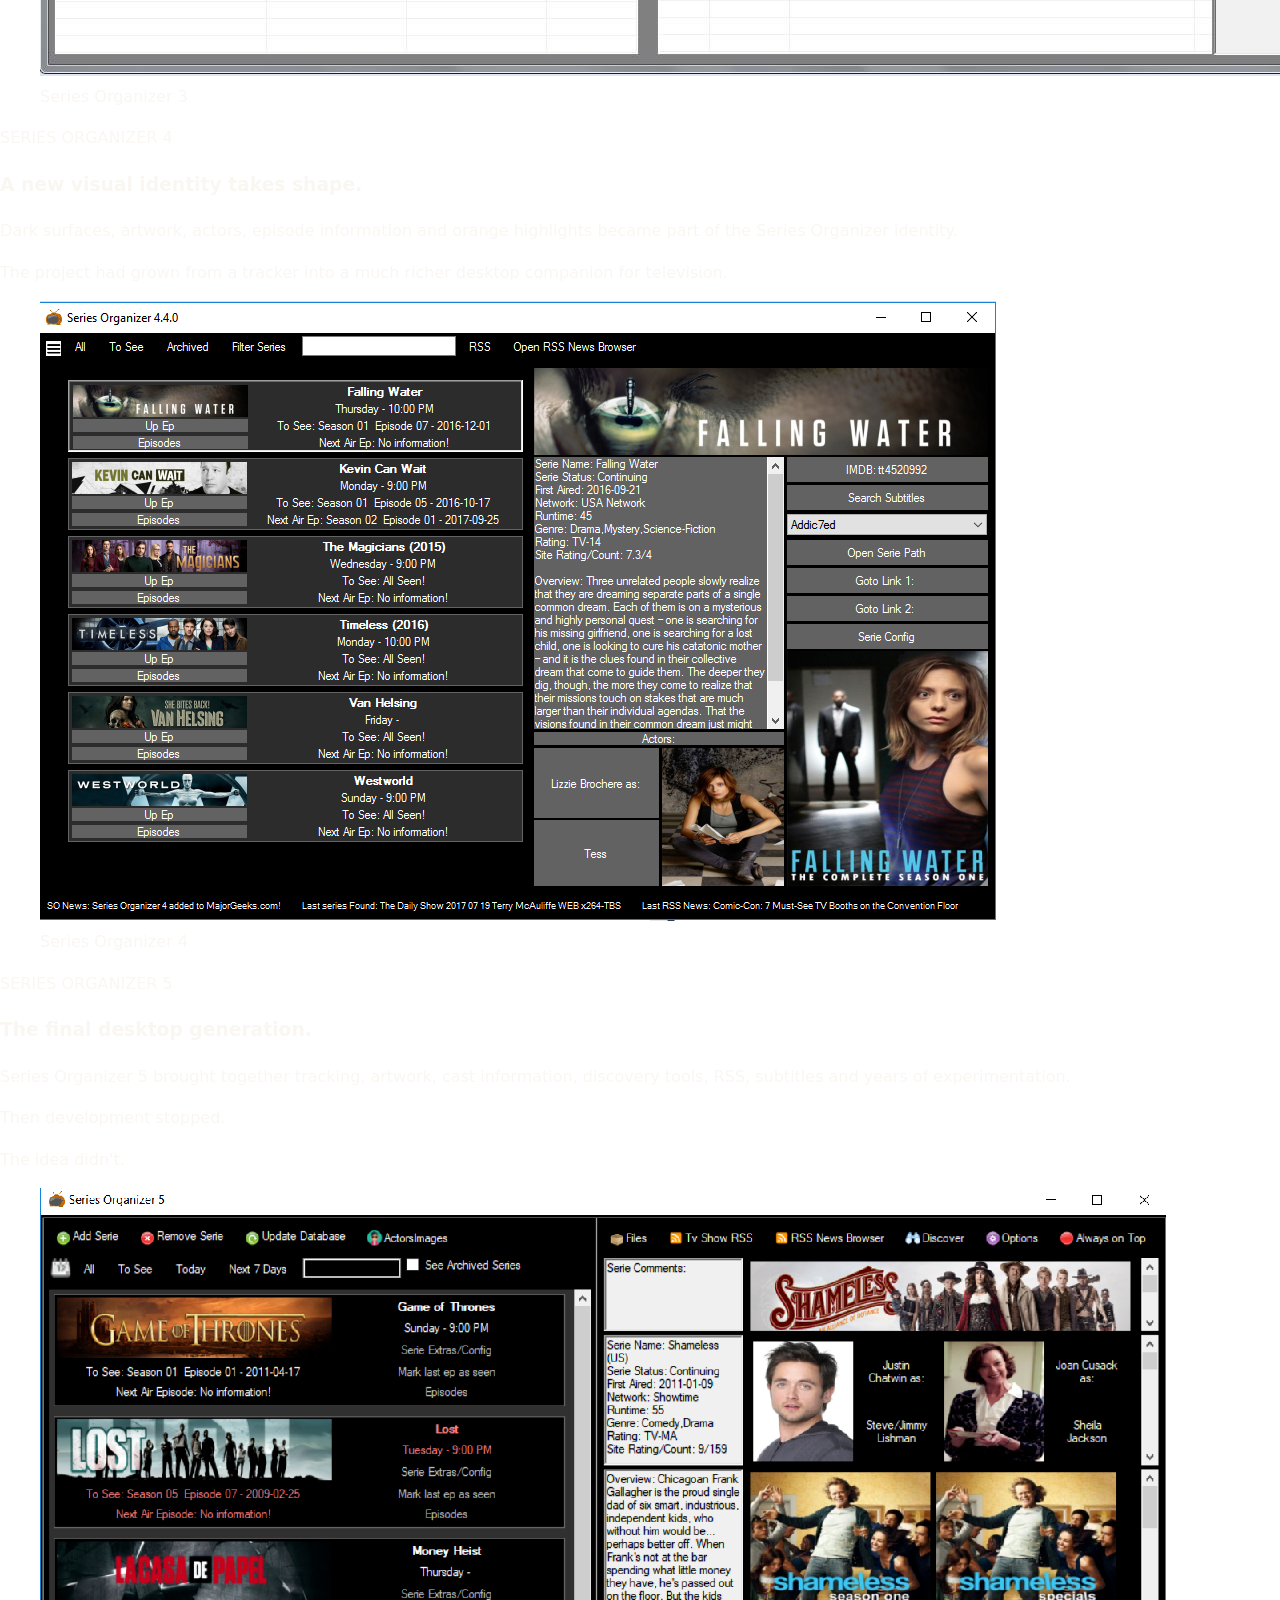
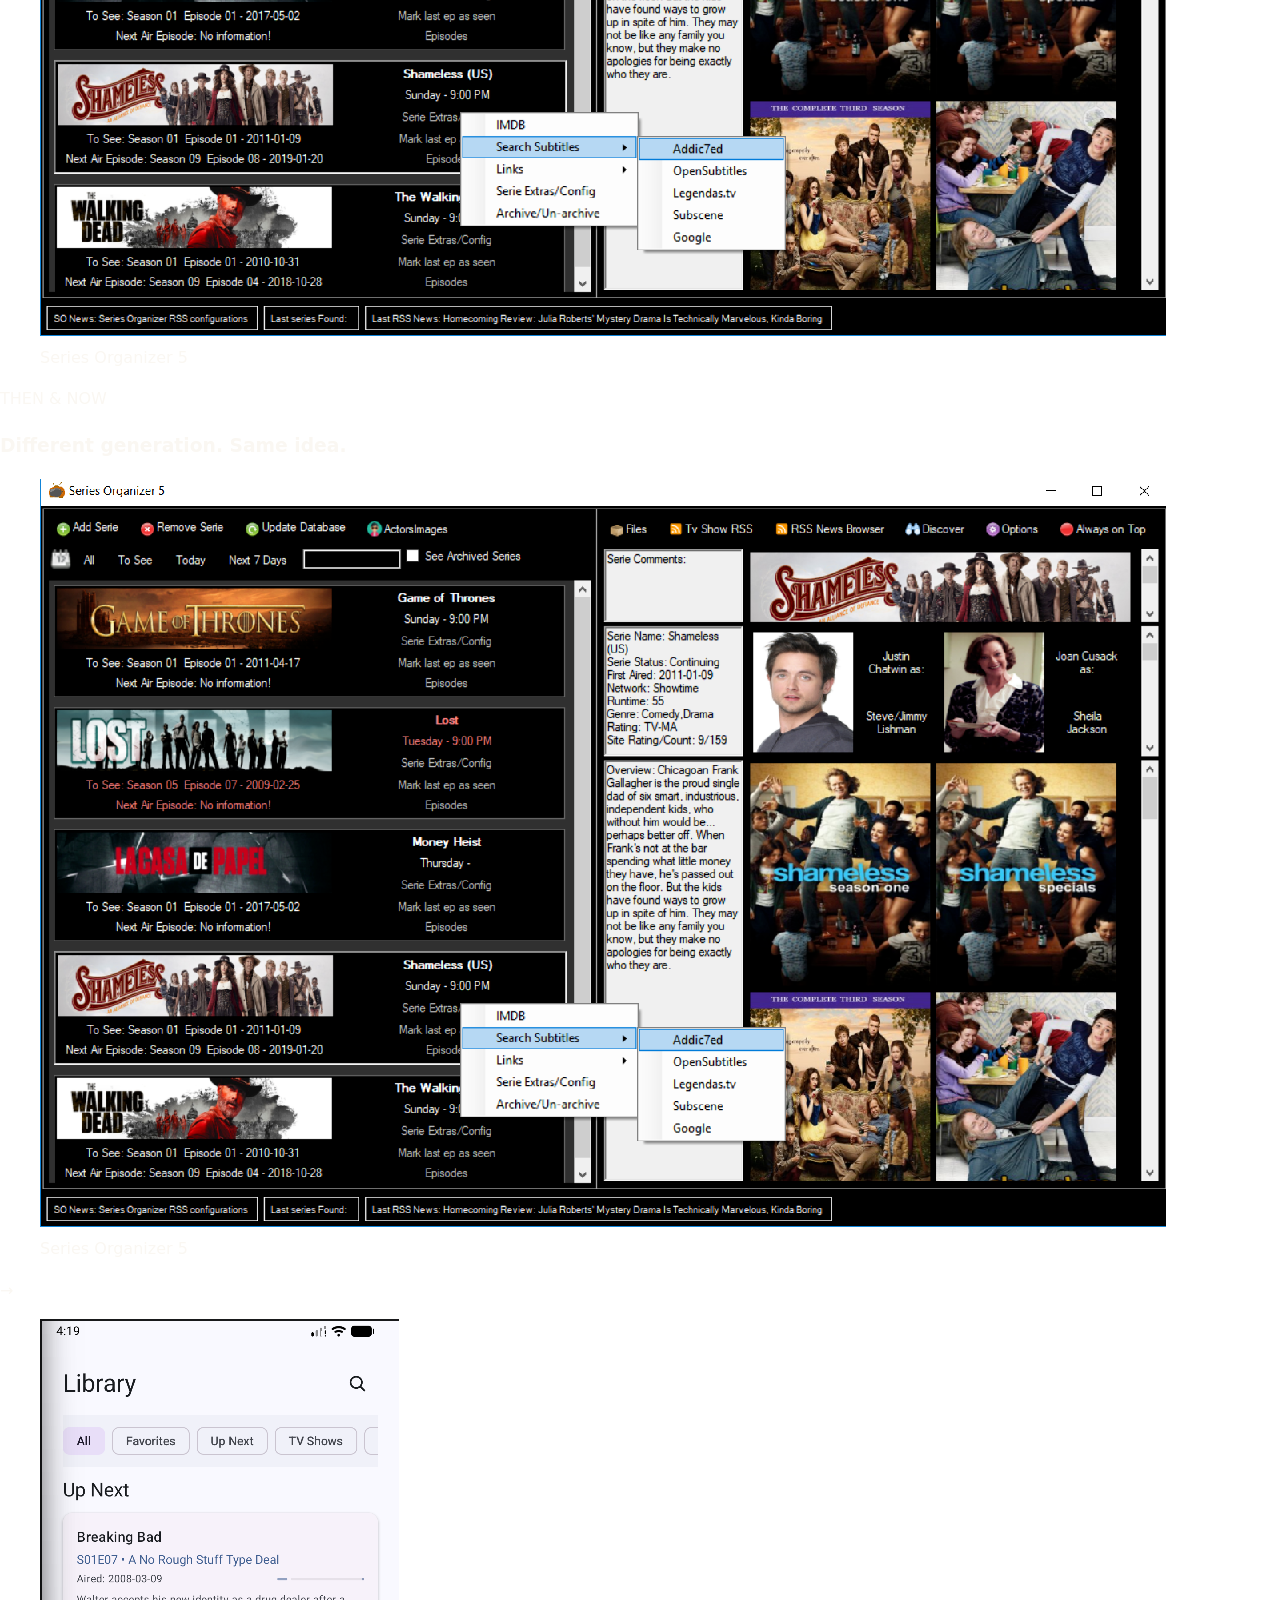
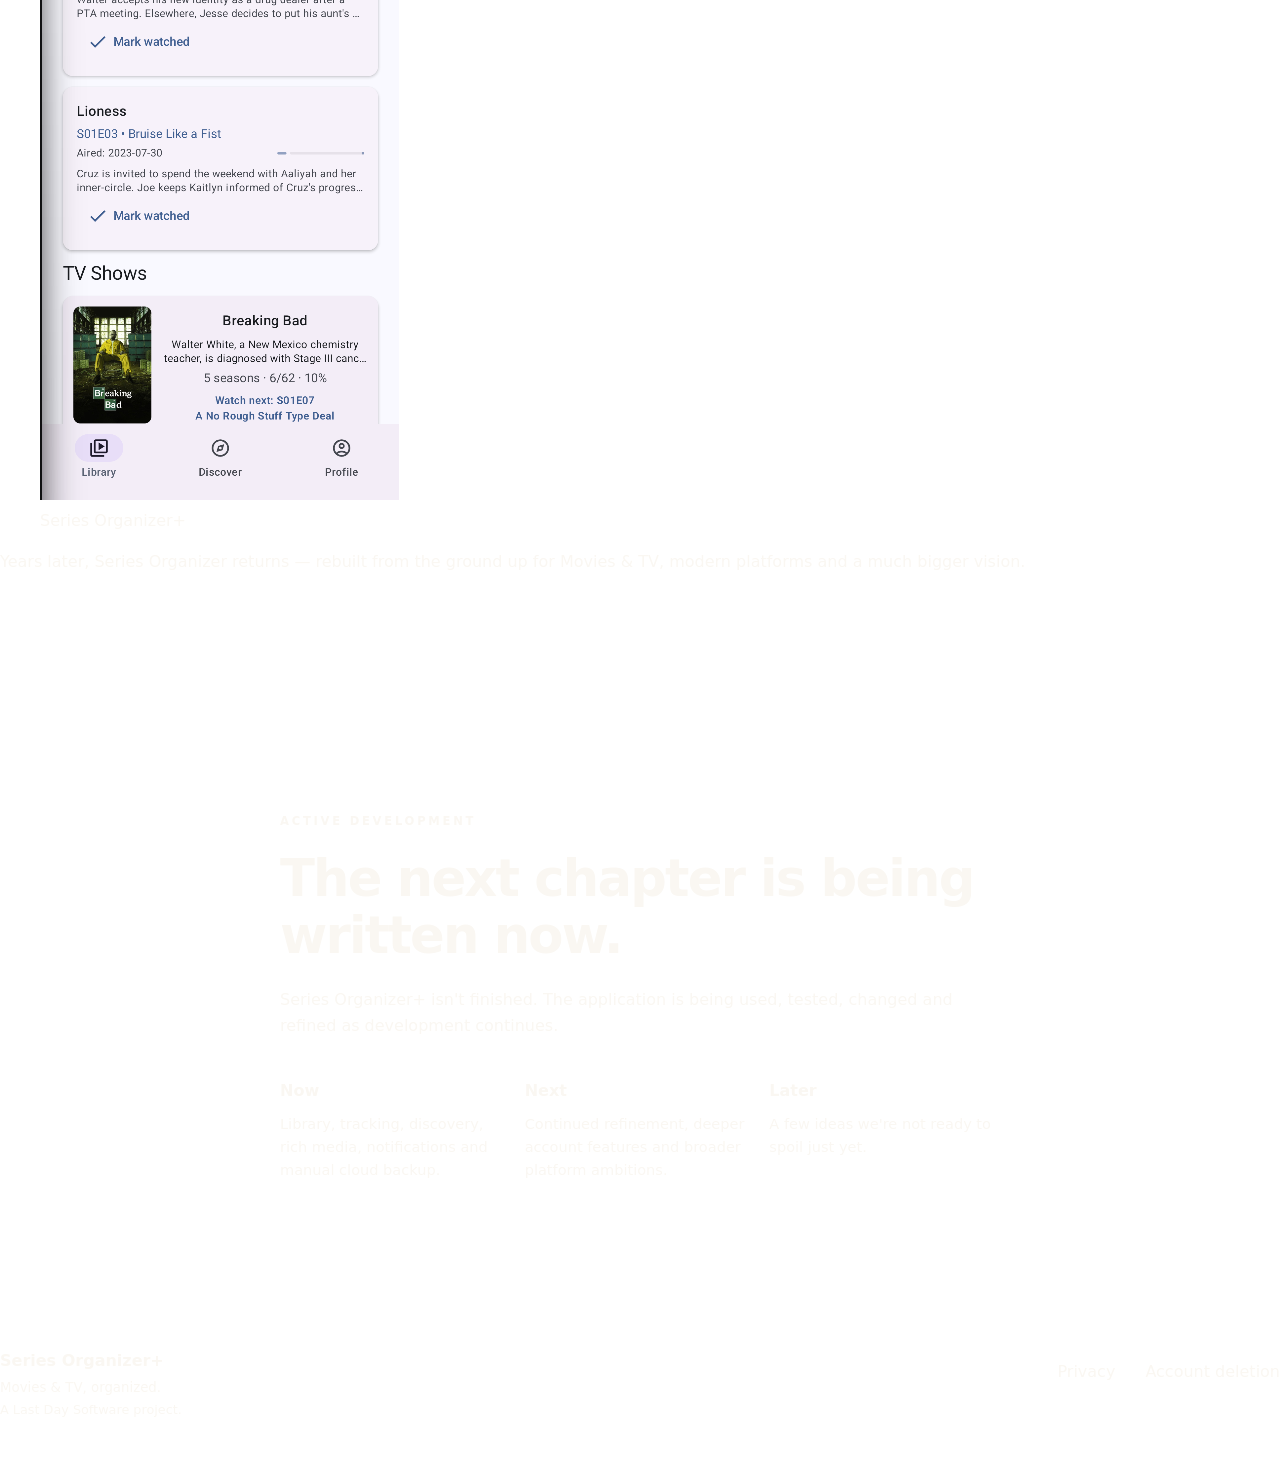
==== commit 5bcdf5a6: "Enhance SEO with Open Graph tags and text updates Added Open Graph meta tags for better social media" ====
--- a/index.html
+++ b/index.html
@@ -1,13 +1,8 @@
 <!doctype html>
 <html lang="en">
-
 <head>
   <meta charset="UTF-8" />
-
-  <meta
-    name="viewport"
-    content="width=device-width, initial-scale=1.0"
-  />
+  <meta name="viewport" content="width=device-width, initial-scale=1.0" />
 
   <title>Series Organizer+ — Movies & TV, organized.</title>
 
@@ -16,1447 +11,37 @@
     content="Series Organizer+ helps you track movies and TV shows, follow your progress, discover what to watch next, and keep everything organized."
   />
 
-  <style>
-    :root {
-      --bg: #111312;
-      --bg-soft: #171918;
-
-      --surface: #232524;
-      --surface-2: #2c2f2d;
-      --surface-3: #3a3c3a;
-
-      --text: #f4f4f1;
-      --text-soft: #d6d7d3;
-      --muted: #a5a7a2;
-
-      --orange: #f28a00;
-      --orange-light: #ffab3d;
-      --orange-soft: rgba(242, 138, 0, 0.12);
-
-      --green: #75b843;
-      --red: #e54b4b;
-      --purple: #9863b6;
-      --blue: #3493bd;
-
-      --border: rgba(255, 255, 255, 0.09);
-
-      --max: 1160px;
-
-      --radius-small: 12px;
-      --radius: 20px;
-      --radius-large: 30px;
-    }
-
-
-    * {
-      box-sizing: border-box;
-    }
-
-
-    html {
-      scroll-behavior: smooth;
-    }
-
-
-    body {
-      margin: 0;
-
-      background:
-        radial-gradient(
-          circle at 50% -300px,
-          rgba(242, 138, 0, 0.08),
-          transparent 520px
-        ),
-        var(--bg);
-
-      color: var(--text);
-
-      font-family:
-        Inter,
-        system-ui,
-        -apple-system,
-        BlinkMacSystemFont,
-        "Segoe UI",
-        sans-serif;
-
-      line-height: 1.6;
-    }
-
-
-    img {
-      max-width: 100%;
-    }
-
-
-    a {
-      color: inherit;
-      text-decoration: none;
-    }
-
-
-    .container {
-      width: min(
-        calc(100% - 40px),
-        var(--max)
-      );
-
-      margin: 0 auto;
-    }
-
-
-    .narrow {
-      max-width: 760px;
-    }
-
-
-    /*
-     * HEADER
-     */
-
-    .site-header {
-      position: sticky;
-
-      top: 0;
-
-      z-index: 100;
-
-      background:
-        rgba(17, 19, 18, 0.88);
-
-      border-bottom:
-        1px solid var(--border);
-
-      backdrop-filter:
-        blur(18px);
-    }
-
-
-    .header-inner {
-      min-height: 76px;
-
-      display: flex;
-
-      align-items: center;
-      justify-content: space-between;
-
-      gap: 32px;
-    }
-
-
-    .brand {
-      display: flex;
-
-      align-items: center;
-
-      gap: 13px;
-    }
-
-
-    .brand-mark {
-      width: 44px;
-      height: 44px;
-
-      display: grid;
-
-      place-items: center;
-
-      border-radius: 50%;
-
-      background:
-        linear-gradient(
-          145deg,
-          #373a37,
-          #1d1f1e
-        );
-
-      border:
-        1px solid rgba(255, 255, 255, 0.14);
-
-      font-weight: 900;
-    }
-
-
-    .brand-mark span {
-      color: var(--orange);
-    }
-
-
-    .brand-text strong,
-    .brand-text small {
-      display: block;
-    }
-
-
-    .brand-text strong {
-      font-size: 1rem;
-    }
-
-
-    .brand-text small {
-      color: var(--muted);
-
-      font-size: 0.72rem;
-    }
-
-
-    nav {
-      display: flex;
-
-      align-items: center;
-
-      gap: 30px;
-    }
-
-
-    nav a {
-      color: var(--muted);
-
-      font-size: 0.92rem;
-
-      transition:
-        color 150ms ease;
-    }
-
-
-    nav a:hover {
-      color: var(--orange);
-    }
-
-
-    /*
-     * LEGACY COLOR STRIP
-     */
-
-    .legacy-strip {
-      display: grid;
-
-      grid-template-columns:
-        repeat(5, 1fr);
-
-      height: 4px;
-    }
-
-
-    .legacy-strip span:nth-child(1) {
-      background: var(--green);
-    }
-
-
-    .legacy-strip span:nth-child(2) {
-      background: var(--red);
-    }
-
-
-    .legacy-strip span:nth-child(3) {
-      background: var(--orange);
-    }
-
-
-    .legacy-strip span:nth-child(4) {
-      background: var(--purple);
-    }
-
-
-    .legacy-strip span:nth-child(5) {
-      background: var(--blue);
-    }
-
-
-    /*
-     * HERO
-     */
-
-    .hero {
-      position: relative;
-
-      min-height: 740px;
-
-      display: flex;
-
-      align-items: center;
-
-      overflow: hidden;
-
-      border-bottom:
-        1px solid var(--border);
-    }
-
-
-    .hero::before {
-      content: "";
-
-      position: absolute;
-
-      width: 760px;
-      height: 760px;
-
-      left: 50%;
-      top: 42%;
-
-      transform:
-        translate(-50%, -50%);
-
-      background:
-        radial-gradient(
-          circle,
-          rgba(242, 138, 0, 0.10),
-          rgba(242, 138, 0, 0.025) 40%,
-          transparent 68%
-        );
-
-      pointer-events: none;
-    }
-
-
-    .hero-content {
-      position: relative;
-
-      z-index: 2;
-
-      padding:
-        120px 0;
-
-      text-align: center;
-    }
-
-
-    .legacy-kicker {
-      margin:
-        0 0 25px;
-
-      color: var(--orange);
-
-      font-size: 0.72rem;
-
-      font-weight: 800;
-
-      letter-spacing: 0.25em;
-
-      text-transform: uppercase;
-    }
-
-
-    .hero h1 {
-      margin: 0;
-
-      font-size:
-        clamp(
-          3.5rem,
-          9vw,
-          7.8rem
-        );
-
-      line-height: 0.92;
-
-      letter-spacing:
-        -0.065em;
-    }
-
-
-    .hero h1 span {
-      color: var(--orange);
-    }
-
-
-    .tagline {
-      margin:
-        34px 0 0;
-
-      color: var(--text-soft);
-
-      font-size:
-        clamp(
-          1.3rem,
-          3vw,
-          2rem
-        );
-
-      font-weight: 500;
-    }
-
-
-    .hero-description {
-      max-width: 690px;
-
-      margin:
-        25px auto 0;
-
-      color: var(--muted);
-
-      font-size: 1.06rem;
-    }
-
-
-    .status-pill {
-      width: max-content;
-
-      margin:
-        36px auto 0;
-
-      padding:
-        9px 16px;
-
-      display: flex;
-
-      align-items: center;
-
-      gap: 9px;
-
-      border:
-        1px solid var(--border);
-
-      border-radius: 999px;
-
-      background:
-        rgba(35, 37, 36, 0.8);
-
-      color: var(--text-soft);
-
-      font-size: 0.9rem;
-    }
-
-
-    .status-dot {
-      width: 8px;
-      height: 8px;
-
-      border-radius: 50%;
-
-      background: var(--green);
-
-      box-shadow:
-        0 0 12px
-        rgba(117, 184, 67, 0.7);
-    }
-
-
-    .hero-actions {
-      margin-top: 36px;
-
-      display: flex;
-
-      justify-content: center;
-
-      gap: 12px;
-
-      flex-wrap: wrap;
-    }
-
-
-    .button {
-      padding:
-        12px 20px;
-
-      border-radius: 999px;
-
-      border:
-        1px solid var(--border);
-
-      font-size: 0.92rem;
-
-      transition:
-        transform 150ms ease,
-        border-color 150ms ease;
-    }
-
-
-    .button:hover {
-      transform:
-        translateY(-2px);
-    }
-
-
-    .button-primary {
-      background: var(--orange);
-
-      border-color: var(--orange);
-
-      color: #111;
-
-      font-weight: 750;
-    }
-
-
-    .button-secondary {
-      background:
-        var(--surface);
-    }
-
-
-    .button-secondary:hover {
-      border-color:
-        rgba(242, 138, 0, 0.5);
-    }
-
-
-    /*
-     * SECTIONS
-     */
-
-    .section {
-      padding:
-        110px 0;
-
-      border-bottom:
-        1px solid var(--border);
-    }
-
-
-    .section-label,
-    .history-version {
-      display: block;
-
-      margin:
-        0 0 17px;
-
-      color: var(--orange);
-
-      font-size: 0.71rem;
-
-      font-weight: 800;
-
-      letter-spacing:
-        0.22em;
-
-      text-transform: uppercase;
-    }
-
-
-    .section h2 {
-      margin:
-        0 0 22px;
-
-      font-size:
-        clamp(
-          2.15rem,
-          5vw,
-          3.7rem
-        );
-
-      line-height: 1.07;
-
-      letter-spacing:
-        -0.045em;
-    }
-
-
-    .section p {
-      color: var(--muted);
-    }
-
-
-    .section-heading {
-      max-width: 680px;
-
-      margin-bottom: 60px;
-    }
-
-
-    /*
-     * INTRO
-     */
-
-    .intro {
-      text-align: center;
-    }
-
-
-    .intro .lead {
-      color: var(--text-soft);
-
-      font-size:
-        clamp(
-          1.2rem,
-          2.5vw,
-          1.55rem
-        );
-    }
-
-
-    /*
-     * PRODUCT
-     */
-
-    .product-layout {
-      display: grid;
-
-      grid-template-columns:
-        minmax(0, 1fr)
-        minmax(300px, 390px);
-
-      align-items: center;
-
-      gap: 90px;
-    }
-
-
-    .product-layout.reverse {
-      grid-template-columns:
-        minmax(300px, 390px)
-        minmax(0, 1fr);
-    }
-
-
-    .product-layout.reverse
-    .product-copy {
-      order: 2;
-    }
-
-
-    .product-layout.reverse
-    .phone {
-      order: 1;
-    }
-
-
-    .product-copy > p {
-      max-width: 580px;
-
-      font-size: 1.04rem;
-    }
-
-
-    /*
-     * FEATURE LIST
-     */
-
-    .feature-list {
-      margin:
-        30px 0 0;
-
-      padding: 0;
-
-      list-style: none;
-    }
-
-
-    .feature-list li {
-      position: relative;
-
-      margin:
-        13px 0;
-
-      padding-left: 28px;
-
-      color: var(--text-soft);
-    }
-
-
-    .feature-list li::before {
-      content: "";
-
-      position: absolute;
-
-      left: 0;
-      top: 0.68em;
-
-      width: 9px;
-      height: 9px;
-
-      transform:
-        translateY(-50%);
-
-      border-radius: 50%;
-
-      background:
-        var(--orange);
-    }
-
-
-    /*
-     * PHONE
-     */
-
-    .phone {
-      position: relative;
-
-      width: min(
-        100%,
-        350px
-      );
-
-      margin: 0 auto;
-
-      padding: 8px;
-
-      border-radius: 30px;
-
-      border:
-        1px solid rgba(255, 255, 255, 0.14);
-
-      background:
-        linear-gradient(
-          145deg,
-          #343634,
-          #191b1a
-        );
-
-      box-shadow:
-        0 35px 90px
-        rgba(0, 0, 0, 0.42);
-    }
-
-
-    .phone img {
-      width: 100%;
-
-      display: block;
-
-      border-radius: 23px;
-    }
-
-
-    /*
-     * BENTO
-     */
-
-    .bento {
-      display: grid;
-
-      grid-template-columns:
-        repeat(2, 1fr);
-
-      gap: 18px;
-    }
-
-
-    .bento-card {
-      min-height: 245px;
-
-      padding: 30px;
-
-      border:
-        1px solid var(--border);
-
-      border-radius:
-        var(--radius);
-
-      background:
-        linear-gradient(
-          145deg,
-          var(--surface-2),
-          var(--surface)
-        );
-    }
-
-
-    .bento-card.large {
-      grid-column:
-        span 2;
-    }
-
-
-    .feature-icon {
-      width: 44px;
-      height: 44px;
-
-      display: grid;
-
-      place-items: center;
-
-      margin-bottom: 24px;
-
-      border-radius: 50%;
-
-      border:
-        1px solid var(--border);
-
-      background:
-        var(--bg-soft);
-
-      color: var(--orange);
-
-      font-weight: 800;
-    }
-
-
-    .bento-card h3 {
-      margin:
-        0 0 8px;
-
-      font-size: 1.3rem;
-    }
-
-
-    .bento-card p {
-      margin: 0;
-    }
-
-
-    /*
-     * SHOWCASE
-     */
-
-    .showcase-grid {
-      display: grid;
-
-      grid-template-columns:
-        repeat(2, 1fr);
-
-      gap: 22px;
-    }
-
-
-    .showcase-card {
-      padding: 20px;
-
-      border:
-        1px solid var(--border);
-
-      border-radius:
-        var(--radius-large);
-
-      background:
-        var(--surface);
-    }
-
-
-    .showcase-image {
-      height: 430px;
-
-      overflow: hidden;
-
-      border-radius: 22px;
-
-      background: #080908;
-    }
-
-
-    .showcase-image img {
-      width: 100%;
-      height: 100%;
-
-      object-fit: cover;
-
-      object-position: top;
-    }
-
-
-    .showcase-card h3 {
-      margin:
-        22px 5px 7px;
-
-      font-size: 1.3rem;
-    }
-
-
-    .showcase-card p {
-      margin:
-        0 5px 6px;
-    }
-
-
-    /*
-     * CLOUD
-     */
-
-    .cloud-section {
-      background:
-        linear-gradient(
-          180deg,
-          rgba(242, 138, 0, 0.035),
-          transparent
-        );
-    }
-
-
-    .data-note {
-      margin-top: 30px;
-
-      padding: 20px;
-
-      border:
-        1px solid rgba(242, 138, 0, 0.22);
-
-      border-radius:
-        var(--radius-small);
-
-      background:
-        var(--orange-soft);
-    }
-
-
-    .data-note strong,
-    .data-note span {
-      display: block;
-    }
-
-
-    .data-note strong {
-      color: var(--orange-light);
-    }
-
-
-    .data-note span {
-      margin-top: 5px;
-
-      color: var(--muted);
-
-      font-size: 0.92rem;
-    }
-
-
-    /*
-     * HISTORY
-     */
-
-    .history-section {
-      background:
-        #0d0f0e;
-    }
-
-
-    .history-intro {
-      max-width: 780px;
-
-      margin-bottom: 45px;
-    }
-
-
-    .history-quote {
-      margin:
-        35px 0;
-
-      padding-left: 23px;
-
-      border-left:
-        3px solid var(--orange);
-
-      color: var(--text-soft);
-
-      font-size: 1.25rem;
-
-      font-style: italic;
-    }
-
-
-    .history-evolution {
-      margin-top: 65px;
-    }
-
-
-    .history-generation {
-      display: grid;
-
-      grid-template-columns:
-        minmax(260px, 0.8fr)
-        minmax(0, 1.45fr);
-
-      gap: 60px;
-
-      align-items: center;
-
-      padding:
-        72px 0;
-
-      border-top:
-        1px solid var(--border);
-    }
-
-
-    .history-generation-reverse {
-      grid-template-columns:
-        minmax(0, 1.45fr)
-        minmax(260px, 0.8fr);
-    }
-
-
-    .history-generation-reverse
-    .history-copy {
-      order: 2;
-    }
-
-
-    .history-generation-reverse
-    .history-screenshot {
-      order: 1;
-    }
-
-
-    .history-copy h3 {
-      margin:
-        0 0 18px;
-
-      font-size:
-        clamp(
-          1.7rem,
-          3vw,
-          2.4rem
-        );
-
-      line-height: 1.1;
-    }
-
-
-    .history-copy p {
-      margin:
-        0 0 15px;
-    }
-
-
-    .history-emphasis {
-      color: var(--text) !important;
-
-      font-size: 1.15rem;
-
-      font-weight: 700;
-    }
-
-
-    /*
-     * HISTORY IMAGES
-     */
-
-    .history-screenshot {
-      margin: 0;
-    }
-
-
-    .history-window {
-      position: relative;
-
-      padding: 7px;
-
-      overflow: hidden;
-
-      border:
-        1px solid rgba(255, 255, 255, 0.13);
-
-      border-radius: 12px;
-
-      background:
-        #1c1e1d;
-
-      box-shadow:
-        0 28px 70px
-        rgba(0, 0, 0, 0.42);
-    }
-
-
-    .history-window::before {
-      content: "ARCHIVE";
-
-      position: absolute;
-
-      z-index: 2;
-
-      top: 17px;
-      left: 17px;
-
-      padding:
-        5px 9px;
-
-      border-radius: 5px;
-
-      background:
-        rgba(0, 0, 0, 0.74);
-
-      color: var(--orange);
-
-      font-size: 0.62rem;
-
-      font-weight: 800;
-
-      letter-spacing: 0.13em;
-    }
-
-
-    .history-window img {
-      width: 100%;
-
-      display: block;
-
-      border-radius: 6px;
-    }
-
-
-    .history-screenshot figcaption,
-    .then-now figcaption {
-      margin-top: 10px;
-
-      color: var(--muted);
-
-      font-size: 0.78rem;
-
-      text-align: center;
-    }
-
-
-    /*
-     * THEN / NOW
-     */
-
-    .then-now {
-      margin-top: 110px;
-
-      padding:
-        60px;
-
-      border:
-        1px solid rgba(242, 138, 0, 0.18);
-
-      border-radius:
-        var(--radius-large);
-
-      background:
-        linear-gradient(
-          145deg,
-          rgba(242, 138, 0, 0.055),
-          var(--surface)
-        );
-    }
-
-
-    .then-now-heading {
-      margin-bottom: 45px;
-
-      text-align: center;
-    }
-
-
-    .then-now-heading h3 {
-      margin: 0;
-
-      font-size:
-        clamp(
-          2rem,
-          4vw,
-          3rem
-        );
-    }
-
-
-    .then-now-grid {
-      display: grid;
-
-      grid-template-columns:
-        minmax(0, 1.5fr)
-        auto
-        minmax(180px, 0.55fr);
-
-      gap: 32px;
-
-      align-items: center;
-    }
-
-
-    .then-now-grid figure {
-      margin: 0;
-    }
-
-
-    .then-now-arrow {
-      color: var(--orange);
-
-      font-size: 2rem;
-
-      font-weight: 700;
-    }
-
-
-    .current-phone {
-      max-width: 250px;
-
-      margin: 0 auto;
-
-      padding: 6px;
-
-      border:
-        1px solid rgba(255, 255, 255, 0.14);
-
-      border-radius: 25px;
-
-      background:
-        linear-gradient(
-          145deg,
-          #363835,
-          #191b1a
-        );
-
-      box-shadow:
-        0 25px 65px
-        rgba(0, 0, 0, 0.45);
-    }
-
-
-    .current-phone img {
-      display: block;
-
-      width: 100%;
-
-      border-radius: 19px;
-    }
-
-
-    .then-now-copy {
-      max-width: 650px;
-
-      margin:
-        45px auto 0;
-
-      text-align: center;
-
-      font-size: 1.05rem;
-    }
-
-
-    /*
-     * DEVELOPMENT
-     */
-
-    .development {
-      text-align: center;
-    }
-
-
-    .development-grid {
-      display: grid;
-
-      grid-template-columns:
-        repeat(3, 1fr);
-
-      gap: 15px;
-
-      margin-top: 45px;
-
-      text-align: left;
-    }
-
-
-    .development-card {
-      padding: 24px;
-
-      border:
-        1px solid var(--border);
-
-      border-radius:
-        var(--radius-small);
-
-      background:
-        var(--surface);
-    }
-
-
-    .development-card strong {
-      display: block;
-
-      margin-bottom: 7px;
-
-      color: var(--orange);
-    }
-
-
-    .development-card span {
-      color: var(--muted);
-
-      font-size: 0.92rem;
-    }
-
-
-    /*
-     * FOOTER
-     */
-
-    footer {
-      padding:
-        45px 0;
-
-      background:
-        #090a09;
-    }
-
-
-    .footer-inner {
-      display: flex;
-
-      justify-content: space-between;
-
-      align-items: center;
-
-      gap: 24px;
-    }
-
-
-    .footer-brand strong,
-    .footer-brand small {
-      display: block;
-    }
-
-
-    .footer-brand small {
-      margin-top: 3px;
-
-      color: var(--muted);
-    }
-
-
-    footer p {
-      margin: 0;
-
-      color: var(--muted);
-
-      font-size: 0.82rem;
-    }
-
-
-    /*
-     * RESPONSIVE
-     */
-
-    @media (max-width: 850px) {
-
-      nav {
-        display: none;
-      }
-
-
-      .hero {
-        min-height: 650px;
-      }
-
-
-      .section {
-        padding:
-          82px 0;
-      }
-
-
-      .product-layout,
-      .product-layout.reverse {
-        grid-template-columns:
-          1fr;
-
-        gap: 48px;
-      }
-
-
-      .product-layout.reverse
-      .product-copy,
-      .product-layout.reverse
-      .phone {
-        order: initial;
-      }
-
-
-      .history-generation,
-      .history-generation-reverse {
-        grid-template-columns: 1fr;
-
-        gap: 35px;
-      }
-
-
-      .history-generation-reverse
-      .history-copy,
-      .history-generation-reverse
-      .history-screenshot {
-        order: initial;
-      }
-
-
-      .showcase-grid {
-        grid-template-columns: 1fr;
-      }
-
-
-      .development-grid {
-        grid-template-columns: 1fr;
-      }
-
-
-      .then-now {
-        padding:
-          35px 22px;
-      }
-
-
-      .then-now-grid {
-        grid-template-columns: 1fr;
-      }
-
-
-      .then-now-arrow {
-        transform:
-          rotate(90deg);
-
-        text-align: center;
-      }
-
-    }
-
-
-    @media (max-width: 600px) {
-
-      .container {
-        width:
-          min(
-            calc(100% - 28px),
-            var(--max)
-          );
-      }
-
-
-      .hero h1 {
-        font-size:
-          clamp(
-            3rem,
-            17vw,
-            5rem
-          );
-      }
-
-
-      .bento {
-        grid-template-columns:
-          1fr;
-      }
-
-
-      .bento-card.large {
-        grid-column:
-          auto;
-      }
-
-
-      .showcase-image {
-        height: 390px;
-      }
-
-
-      .footer-inner {
-        align-items:
-          flex-start;
-
-        flex-direction:
-          column;
-      }
-
-    }
-  </style>
+  <meta property="og:title" content="Series Organizer+ — Movies & TV, organized." />
+  <meta
+    property="og:description"
+    content="Track movies and TV, follow your progress, discover what's next and keep everything organized."
+  />
+  <meta property="og:type" content="website" />
+  <meta property="og:image" content="assets/branding/social-preview.png" />
+
+  <link rel="icon" type="image/png" href="assets/branding/favicon.png" />
+  <link rel="stylesheet" href="styles.css" />
 </head>
 
-
 <body>
 
   <header class="site-header">
-
     <div class="container header-inner">
 
-      <a class="brand" href="#top">
-
-        <div class="brand-mark">
-          SO<span>+</span>
-        </div>
+      <a class="brand" href="#top" aria-label="Series Organizer+ home">
+        <img
+          class="brand-icon"
+          src="assets/branding/series-organizer-icon.png"
+          alt=""
+        />
 
         <div class="brand-text">
           <strong>Series Organizer+</strong>
-          <small>Last Day Software</small>
-        </div>
-
+          <small>Movies &amp; TV, organized.</small>
+        </div>
       </a>
 
-
-      <nav>
+      <nav class="main-nav" aria-label="Main navigation">
         <a href="#features">Features</a>
         <a href="#discover">Discover</a>
         <a href="#legacy">Our story</a>
@@ -1464,34 +49,26 @@
       </nav>
 
     </div>
-
   </header>
 
-
-  <div class="legacy-strip">
-    <span></span>
-    <span></span>
-    <span></span>
-    <span></span>
-    <span></span>
-  </div>
-
-
   <main id="top">
 
     <!-- HERO -->
-
     <section class="hero">
-
       <div class="container hero-content">
 
         <p class="legacy-kicker">
           A NEW CHAPTER
         </p>
 
-        <h1>
-          Series<br />
-          Organizer<span>+</span>
+        <img
+          class="hero-logo"
+          src="assets/branding/series-organizer-logo.png"
+          alt="Series Organizer+"
+        />
+
+        <h1 class="visually-hidden">
+          Series Organizer+
         </h1>
 
         <p class="tagline">
@@ -1499,46 +76,32 @@
         </p>
 
         <p class="hero-description">
-          Track what you watch.
-          Know what comes next.
-          Discover something new.
-          Explore the people, artwork and stories behind it all.
-        </p>
-
+          Track what you watch. Know what comes next.
+          Discover something new. Explore the people,
+          artwork and stories behind it all.
+        </p>
 
         <div class="status-pill">
-          <span class="status-dot"></span>
+          <span class="status-dot" aria-hidden="true"></span>
           In active development
         </div>
 
-
         <div class="hero-actions">
-
-          <a
-            class="button button-primary"
-            href="#features"
-          >
-            Meet Series Organizer+
+          <a class="button button-primary" href="#features">
+            Explore Series Organizer+
           </a>
 
-          <a
-            class="button button-secondary"
-            href="#legacy"
-          >
+          <a class="button button-secondary" href="#legacy">
             The story so far
           </a>
-
-        </div>
-
-      </div>
-
+        </div>
+
+      </div>
     </section>
 
 
     <!-- INTRO -->
-
     <section class="section intro">
-
       <div class="container narrow">
 
         <p class="section-label">
@@ -1556,9 +119,9 @@
 
         <p>
           Series Organizer+ takes that idea much further:
-          Movies and TV together, richer tracking,
-          discovery, streaming availability, cast and media,
-          notifications and optional cloud backup.
+          Movies and TV together, richer tracking, discovery,
+          streaming availability, cast and media, notifications
+          and optional cloud backup.
         </p>
 
         <p>
@@ -1566,17 +129,11 @@
         </p>
 
       </div>
-
     </section>
 
 
     <!-- LIBRARY -->
-
-    <section
-      id="features"
-      class="section"
-    >
-
+    <section id="features" class="section">
       <div class="container product-layout">
 
         <div class="product-copy">
@@ -1591,10 +148,8 @@
 
           <p>
             Keep movies and television together in one place,
-            with tracking designed around what you're actually
-            watching.
-          </p>
-
+            with tracking designed around what you're actually watching.
+          </p>
 
           <ul class="feature-list">
             <li>Movie and episode watch tracking</li>
@@ -1606,28 +161,19 @@
 
         </div>
 
-
         <div class="phone">
-
           <img
             src="assets/screenshots/library.png"
             alt="Series Organizer+ Library"
           />
-
-        </div>
-
-      </div>
-
+        </div>
+
+      </div>
     </section>
 
 
     <!-- DISCOVER -->
-
-    <section
-      id="discover"
-      class="section"
-    >
-
+    <section id="discover" class="section alternate-section">
       <div class="container product-layout reverse">
 
         <div class="product-copy">
@@ -1645,7 +191,6 @@
             narrow things down with detailed filters, or explore
             recommendations based on your own library.
           </p>
-
 
           <ul class="feature-list">
             <li>Search and Quick Browse</li>
@@ -1657,29 +202,22 @@
 
         </div>
 
-
         <div class="phone">
-
           <img
             src="assets/screenshots/discover.png"
             alt="Series Organizer+ Discover"
           />
-
-        </div>
-
-      </div>
-
-    </section>
-
-
-    <!-- FEATURES -->
-
+        </div>
+
+      </div>
+    </section>
+
+
+    <!-- FEATURE GRID -->
     <section class="section">
-
       <div class="container">
 
         <div class="section-heading">
-
           <p class="section-label">
             MORE THAN TRACKING
           </p>
@@ -1691,109 +229,69 @@
           <p>
             Your progress is only part of the story.
           </p>
-
-        </div>
-
+        </div>
 
         <div class="bento">
 
           <article class="bento-card">
-
-            <div class="feature-icon">
-              ▶
-            </div>
-
+            <div class="feature-icon" aria-hidden="true">▶</div>
             <h3>Episodes &amp; progress</h3>
-
             <p>
               Follow seasons and episodes, jump between episodes
               and always know what's next.
             </p>
-
-          </article>
-
+          </article>
 
           <article class="bento-card">
-
-            <div class="feature-icon">
-              ◎
-            </div>
-
+            <div class="feature-icon" aria-hidden="true">◎</div>
             <h3>Cast &amp; people</h3>
-
             <p>
               Explore actors, Known For titles, biographies and
               movie or television credits.
             </p>
-
-          </article>
-
+          </article>
 
           <article class="bento-card">
-
-            <div class="feature-icon">
-              ▣
-            </div>
-
+            <div class="feature-icon" aria-hidden="true">▣</div>
             <h3>Artwork &amp; media</h3>
-
             <p>
               Browse posters, backdrops, logos and videos,
               with full-screen viewing and image saving.
             </p>
-
-          </article>
-
+          </article>
 
           <article class="bento-card">
-
-            <div class="feature-icon">
-              ◉
-            </div>
-
+            <div class="feature-icon" aria-hidden="true">◉</div>
             <h3>Where to watch</h3>
-
             <p>
               See streaming and purchase availability for your
               selected region.
             </p>
-
-          </article>
-
+          </article>
 
           <article class="bento-card large">
-
-            <div class="feature-icon">
-              +
-            </div>
-
+            <div class="feature-icon" aria-hidden="true">+</div>
             <h3>
               And this is still only the beginning.
             </h3>
-
             <p>
               Series Organizer+ is being actively developed.
               More ideas, more platforms and deeper ways of
               organizing what you watch are still ahead.
             </p>
-
-          </article>
-
-        </div>
-
-      </div>
-
-    </section>
-
-
-    <!-- DETAILS -->
-
-    <section class="section">
-
+          </article>
+
+        </div>
+
+      </div>
+    </section>
+
+
+    <!-- DETAILS / PEOPLE -->
+    <section class="section alternate-section">
       <div class="container">
 
         <div class="section-heading">
-
           <p class="section-label">
             GO DEEPER
           </p>
@@ -1801,21 +299,17 @@
           <h2>
             Follow a title. Then explore everything around it.
           </h2>
-
-        </div>
-
+        </div>
 
         <div class="showcase-grid">
 
           <article class="showcase-card">
 
             <div class="showcase-image">
-
               <img
                 src="assets/screenshots/tv-details.png"
                 alt="Series Organizer+ TV details"
               />
-
             </div>
 
             <h3>Rich title details</h3>
@@ -1828,16 +322,13 @@
 
           </article>
 
-
           <article class="showcase-card">
 
             <div class="showcase-image">
-
               <img
                 src="assets/screenshots/person.png"
                 alt="Series Organizer+ person details"
               />
-
             </div>
 
             <h3>Follow the cast</h3>
@@ -1853,14 +344,11 @@
         </div>
 
       </div>
-
     </section>
 
 
     <!-- CLOUD -->
-
     <section class="section cloud-section">
-
       <div class="container product-layout">
 
         <div class="product-copy">
@@ -1884,9 +372,7 @@
             ready to restore when you need them.
           </p>
 
-
           <div class="data-note">
-
             <strong>
               No account required for your local Library.
             </strong>
@@ -1895,33 +381,23 @@
               Cloud backup is optional and does not silently
               replace or upload your data.
             </span>
-
           </div>
 
         </div>
 
-
         <div class="phone">
-
           <img
             src="assets/screenshots/account.png"
             alt="Series Organizer+ cloud backup"
           />
-
-        </div>
-
-      </div>
-
+        </div>
+
+      </div>
     </section>
 
 
     <!-- HISTORY -->
-
-    <section
-      id="legacy"
-      class="section history-section"
-    >
-
+    <section id="legacy" class="section history-section">
       <div class="container">
 
         <div class="history-intro">
@@ -1941,11 +417,9 @@
             became harder and harder.
           </p>
 
-
           <div class="history-quote">
             I love programming. I love TV shows.
           </div>
-
 
           <p>
             The first solution was little more than TVShows.txt.
@@ -1955,15 +429,12 @@
 
         </div>
 
-
         <div class="history-evolution">
 
           <!-- V1 -->
-
           <article class="history-generation">
 
             <div class="history-copy">
-
               <span class="history-version">
                 SERIES ORGANIZER 1
               </span>
@@ -1982,36 +453,28 @@
                 It wasn't pretty. It didn't need to be.
                 It solved the problem.
               </p>
-
             </div>
 
-
             <figure class="history-screenshot">
-
               <div class="history-window">
-
                 <img
                   src="assets/history/series-organizer-1.jpg"
                   alt="Series Organizer 1"
                 />
-
               </div>
 
               <figcaption>
                 Series Organizer 1
               </figcaption>
-
             </figure>
 
           </article>
 
 
           <!-- V2 -->
-
           <article class="history-generation history-generation-reverse">
 
             <div class="history-copy">
-
               <span class="history-version">
                 SERIES ORGANIZER 2
               </span>
@@ -2030,36 +493,28 @@
                 more options started shaping the personality
                 of the application.
               </p>
-
             </div>
 
-
             <figure class="history-screenshot">
-
               <div class="history-window">
-
                 <img
                   src="assets/history/series-organizer-2.jpg"
                   alt="Series Organizer 2"
                 />
-
               </div>
 
               <figcaption>
                 Series Organizer 2
               </figcaption>
-
             </figure>
 
           </article>
 
 
           <!-- V3 -->
-
           <article class="history-generation">
 
             <div class="history-copy">
-
               <span class="history-version">
                 SERIES ORGANIZER 3
               </span>
@@ -2079,36 +534,28 @@
                 The tracker was becoming a place to explore the
                 shows themselves.
               </p>
-
             </div>
 
-
             <figure class="history-screenshot">
-
               <div class="history-window">
-
                 <img
                   src="assets/history/series-organizer-3.jpg"
                   alt="Series Organizer 3"
                 />
-
               </div>
 
               <figcaption>
                 Series Organizer 3
               </figcaption>
-
             </figure>
 
           </article>
 
 
           <!-- V4 -->
-
           <article class="history-generation history-generation-reverse">
 
             <div class="history-copy">
-
               <span class="history-version">
                 SERIES ORGANIZER 4
               </span>
@@ -2118,45 +565,37 @@
               </h3>
 
               <p>
-                Dark surfaces, artwork, actors, episode
-                information and orange highlights became part
-                of the Series Organizer identity.
-              </p>
-
-              <p>
-                The project had grown from a tracker into a
-                much richer desktop companion for television.
-              </p>
-
+                Dark surfaces, artwork, actors, episode information
+                and orange highlights became part of the
+                Series Organizer identity.
+              </p>
+
+              <p>
+                The project had grown from a tracker into a much
+                richer desktop companion for television.
+              </p>
             </div>
 
-
             <figure class="history-screenshot">
-
               <div class="history-window">
-
                 <img
                   src="assets/history/series-organizer-4.png"
                   alt="Series Organizer 4"
                 />
-
               </div>
 
               <figcaption>
                 Series Organizer 4
               </figcaption>
-
             </figure>
 
           </article>
 
 
           <!-- V5 -->
-
           <article class="history-generation">
 
             <div class="history-copy">
-
               <span class="history-version">
                 SERIES ORGANIZER 5
               </span>
@@ -2178,25 +617,19 @@
               <p class="history-emphasis">
                 The idea didn't.
               </p>
-
             </div>
 
-
             <figure class="history-screenshot">
-
               <div class="history-window">
-
                 <img
                   src="assets/history/series-organizer-5.png"
                   alt="Series Organizer 5"
                 />
-
               </div>
 
               <figcaption>
                 Series Organizer 5
               </figcaption>
-
             </figure>
 
           </article>
@@ -2205,11 +638,9 @@
 
 
         <!-- THEN / NOW -->
-
         <div class="then-now">
 
           <div class="then-now-heading">
-
             <span class="history-version">
               THEN &amp; NOW
             </span>
@@ -2217,54 +648,41 @@
             <h3>
               Different generation. Same idea.
             </h3>
-
           </div>
 
-
           <div class="then-now-grid">
 
             <figure>
-
               <div class="history-window">
-
                 <img
                   src="assets/history/series-organizer-5.png"
                   alt="Series Organizer 5 desktop application"
                 />
-
               </div>
 
               <figcaption>
                 Series Organizer 5
               </figcaption>
-
             </figure>
 
-
-            <div class="then-now-arrow">
+            <div class="then-now-arrow" aria-hidden="true">
               →
             </div>
 
-
             <figure>
-
               <div class="current-phone">
-
                 <img
                   src="assets/screenshots/library.png"
                   alt="Series Organizer+"
                 />
-
               </div>
 
               <figcaption>
                 Series Organizer+
               </figcaption>
-
             </figure>
 
           </div>
-
 
           <p class="then-now-copy">
             Years later, Series Organizer returns —
@@ -2275,17 +693,11 @@
         </div>
 
       </div>
-
     </section>
 
 
     <!-- DEVELOPMENT -->
-
-    <section
-      id="development"
-      class="section development"
-    >
-
+    <section id="development" class="section development">
       <div class="container narrow">
 
         <p class="section-label">
@@ -2302,92 +714,73 @@
           changed and refined as development continues.
         </p>
 
-
         <div class="development-grid">
 
           <article class="development-card">
-
-            <strong>
-              Now
-            </strong>
-
+            <strong>Now</strong>
             <span>
               Library, tracking, discovery, rich media,
               notifications and manual cloud backup.
             </span>
-
-          </article>
-
+          </article>
 
           <article class="development-card">
-
-            <strong>
-              Next
-            </strong>
-
+            <strong>Next</strong>
             <span>
               Continued refinement, deeper account features
               and broader platform ambitions.
             </span>
-
-          </article>
-
+          </article>
 
           <article class="development-card">
-
-            <strong>
-              Later
-            </strong>
-
+            <strong>Later</strong>
             <span>
               A few ideas we're not ready to spoil just yet.
             </span>
-
-          </article>
-
-        </div>
-
-      </div>
-
+          </article>
+
+        </div>
+
+      </div>
     </section>
 
   </main>
 
 
-  <div class="legacy-strip">
-    <span></span>
-    <span></span>
-    <span></span>
-    <span></span>
-    <span></span>
-  </div>
-
-
   <footer>
-
     <div class="container footer-inner">
 
       <div class="footer-brand">
 
-        <strong>
-          Series Organizer+
-        </strong>
-
-        <small>
-          Movies &amp; TV, organized.
-        </small>
-
-      </div>
-
-
-      <p>
-        A Last Day Software project.
-      </p>
+        <div class="footer-brand-row">
+          <img
+            src="assets/branding/series-organizer-icon.png"
+            alt=""
+          />
+
+          <div>
+            <strong>Series Organizer+</strong>
+            <small>Movies &amp; TV, organized.</small>
+          </div>
+        </div>
+
+        <p>
+          A Last Day Software project.
+        </p>
+
+      </div>
+
+      <nav class="footer-links" aria-label="Footer navigation">
+        <a href="privacy.html">Privacy</a>
+        <a href="account-deletion.html">Account deletion</a>
+
+        <!-- Enable after the public support address is confirmed:
+        <a href="mailto:YOUR_SUPPORT_EMAIL">Support</a>
+        -->
+      </nav>
 
     </div>
-
   </footer>
 
 </body>
-
 </html>
--- a/styles.css
+++ b/styles.css
@@ -0,0 +1,1072 @@
+:root {
+  --bg: #111111;
+  --bg-soft: #171717;
+
+  --surface: #1e1e1e;
+  --surface-2: #292929;
+  --surface-3: #343434;
+
+  --text: #faf7f2;
+  --text-soft: #d9d7d2;
+  --muted: #a7a49f;
+
+  --orange: #ff8a00;
+  --orange-light: #ffac45;
+  --orange-soft: rgba(255, 138, 0, 0.12);
+
+  --slate: #6b6b6b;
+
+  --green: #75b843;
+  --red: #e54b4b;
+  --purple: #9863b6;
+  --blue: #3493bd;
+
+  --border: rgba(255, 255, 255, 0.10);
+
+  --max: 1160px;
+}
+
+
+* {
+  box-sizing: border-box;
+}
+
+
+html {
+  scroll-behavior: smooth;
+}
+
+
+body {
+  margin: 0;
+
+  background:
+    radial-gradient(
+      circle at 50% -200px,
+      rgba(101, 217, 202, 0.09),
+      transparent 450px
+    ),
+    var(--background);
+
+  color: var(--text);
+
+  font-family:
+    Inter,
+    system-ui,
+    -apple-system,
+    BlinkMacSystemFont,
+    "Segoe UI",
+    sans-serif;
+
+  line-height: 1.6;
+}
+
+
+a {
+  color: inherit;
+  text-decoration: none;
+}
+
+
+.container {
+  width: min(calc(100% - 40px), var(--max-width));
+  margin: 0 auto;
+}
+
+
+.narrow {
+  max-width: 720px;
+}
+
+
+.site-header {
+  position: sticky;
+  top: 0;
+
+  z-index: 20;
+
+  background: rgba(12, 15, 14, 0.82);
+
+  backdrop-filter: blur(18px);
+
+  border-bottom: 1px solid var(--border);
+}
+
+
+.header-inner {
+  min-height: 72px;
+
+  display: flex;
+  align-items: center;
+  justify-content: space-between;
+
+  gap: 30px;
+}
+
+
+.brand {
+  display: flex;
+  align-items: center;
+
+  gap: 12px;
+}
+
+
+.brand-mark {
+  width: 42px;
+  height: 42px;
+
+  display: grid;
+  place-items: center;
+
+  border-radius: 12px;
+
+  font-weight: 800;
+  font-size: 0.86rem;
+
+  background:
+    linear-gradient(
+      135deg,
+      var(--purple),
+      #514486
+    );
+}
+
+
+.brand strong,
+.brand span {
+  display: block;
+}
+
+
+.brand strong {
+  font-size: 0.95rem;
+}
+
+
+.brand span {
+  color: var(--text-muted);
+
+  font-size: 0.75rem;
+}
+
+
+nav {
+  display: flex;
+
+  gap: 30px;
+}
+
+
+nav a {
+  color: var(--text-muted);
+
+  transition:
+    color 160ms ease;
+}
+
+
+nav a:hover {
+  color: var(--accent);
+}
+
+
+/*
+ * HERO
+ */
+
+.hero {
+  min-height: 680px;
+
+  position: relative;
+
+  display: flex;
+  align-items: center;
+
+  overflow: hidden;
+
+  border-bottom: 1px solid var(--border);
+}
+
+
+.hero-glow {
+  position: absolute;
+
+  width: 500px;
+  height: 500px;
+
+  left: 50%;
+  top: 50%;
+
+  transform:
+    translate(-50%, -50%);
+
+  border-radius: 50%;
+
+  background:
+    radial-gradient(
+      circle,
+      rgba(101, 217, 202, 0.11),
+      rgba(129, 113, 184, 0.04) 40%,
+      transparent 70%
+    );
+
+  filter: blur(20px);
+
+  pointer-events: none;
+}
+
+
+.hero-content {
+  position: relative;
+
+  max-width: 900px;
+
+  padding:
+    100px 20px;
+
+  text-align: center;
+}
+
+
+.eyebrow,
+.section-label {
+  margin:
+    0 0 20px;
+
+  color: var(--accent);
+
+  letter-spacing: 0.24em;
+
+  font-size: 0.72rem;
+
+  font-weight: 700;
+}
+
+
+.hero h1 {
+  margin: 0;
+
+  font-size:
+    clamp(
+      3.5rem,
+      9vw,
+      7rem
+    );
+
+  line-height: 0.95;
+
+  letter-spacing: -0.055em;
+}
+
+
+.hero h1 span {
+  display: block;
+
+  margin-top: 18px;
+
+  color: var(--accent);
+}
+
+
+.hero-reborn {
+  margin:
+    38px 0 0;
+
+  color: var(--text-muted);
+
+  font-size:
+    clamp(
+      1.2rem,
+      3vw,
+      1.8rem
+    );
+}
+
+
+.hero-reborn strong {
+  color: var(--text);
+}
+
+
+.hero-description {
+  max-width: 650px;
+
+  margin:
+    28px auto 0;
+
+  color: var(--text-muted);
+
+  font-size: 1.08rem;
+}
+
+
+.hero-status {
+  width: max-content;
+
+  margin:
+    36px auto 0;
+
+  padding:
+    10px 16px;
+
+  display: flex;
+  align-items: center;
+
+  gap: 10px;
+
+  border:
+    1px solid var(--border);
+
+  border-radius: 999px;
+
+  background:
+    var(--surface);
+}
+
+
+.status-dot {
+  width: 8px;
+  height: 8px;
+
+  border-radius: 50%;
+
+  background: var(--accent);
+
+  box-shadow:
+    0 0 12px
+    rgba(101, 217, 202, 0.8);
+}
+
+
+.hero-rule {
+  width: 120px;
+
+  height: 1px;
+
+  margin:
+    45px auto 20px;
+
+  background:
+    linear-gradient(
+      90deg,
+      transparent,
+      var(--accent),
+      transparent
+    );
+}
+
+
+.hero-tagline {
+  margin: 0;
+
+  color: var(--text-muted);
+
+  letter-spacing: 0.2em;
+
+  font-size: 0.78rem;
+
+  text-transform: uppercase;
+}
+
+
+/*
+ * GENERAL SECTIONS
+ */
+
+.section {
+  padding:
+    110px 0;
+
+  border-bottom:
+    1px solid var(--border);
+}
+
+
+.section h2 {
+  margin:
+    0 0 24px;
+
+  font-size:
+    clamp(
+      2rem,
+      5vw,
+      3.2rem
+    );
+
+  line-height: 1.1;
+
+  letter-spacing: -0.035em;
+}
+
+
+.section p {
+  color: var(--text-muted);
+}
+
+
+.section-heading {
+  max-width: 650px;
+
+  margin-bottom: 55px;
+}
+
+
+.section-heading p:last-child {
+  font-size: 1.05rem;
+}
+
+
+/*
+ * LEGACY
+ */
+
+.legacy-section {
+  text-align: center;
+}
+
+
+.legacy-section p {
+  font-size: 1.08rem;
+}
+
+
+.legacy-highlight {
+  margin-top: 40px;
+
+  color: var(--text) !important;
+
+  font-size: 1.3rem !important;
+
+  font-weight: 600;
+}
+
+
+/*
+ * FEATURES
+ */
+
+.feature-grid {
+  display: grid;
+
+  grid-template-columns:
+    repeat(2, 1fr);
+
+  gap: 18px;
+}
+
+
+.feature-card {
+  padding: 32px;
+
+  border:
+    1px solid var(--border);
+
+  border-radius: 20px;
+
+  background:
+    linear-gradient(
+      145deg,
+      var(--surface-soft),
+      var(--surface)
+    );
+}
+
+
+.feature-icon {
+  width: 46px;
+  height: 46px;
+
+  display: grid;
+  place-items: center;
+
+  margin-bottom: 24px;
+
+  border-radius: 14px;
+
+  background: var(--accent-soft);
+
+  color: var(--accent);
+
+  font-size: 1.3rem;
+}
+
+
+.feature-card h3 {
+  margin:
+    0 0 10px;
+
+  font-size: 1.3rem;
+}
+
+
+.feature-card p {
+  margin: 0;
+}
+
+
+/*
+ * PREVIEW
+ */
+
+.preview-section {
+  background:
+    rgba(
+      255,
+      255,
+      255,
+      0.01
+    );
+}
+
+
+.preview-grid {
+  display: grid;
+
+  grid-template-columns:
+    1fr 1.25fr 1fr;
+
+  gap: 18px;
+
+  align-items: center;
+}
+
+
+.preview-placeholder {
+  aspect-ratio: 9 / 17;
+
+  display: flex;
+  flex-direction: column;
+  justify-content: flex-end;
+
+  padding: 26px;
+
+  border:
+    1px solid var(--border);
+
+  border-radius: 28px;
+
+  background:
+    linear-gradient(
+      160deg,
+      rgba(129, 113, 184, 0.16),
+      rgba(101, 217, 202, 0.05),
+      var(--surface)
+    );
+
+  box-shadow:
+    0 30px 80px
+    rgba(0, 0, 0, 0.3);
+}
+
+
+.featured-preview {
+  transform:
+    translateY(-20px);
+}
+
+
+.preview-placeholder span {
+  font-weight: 700;
+
+  font-size: 1.2rem;
+}
+
+
+.preview-placeholder small {
+  margin-top: 4px;
+
+  color: var(--text-muted);
+}
+
+
+/*
+ * CLOSING
+ */
+
+.closing-section {
+  text-align: center;
+}
+
+
+.coming-soon {
+  margin-top: 40px;
+
+  color: var(--accent) !important;
+
+  font-weight: 700;
+
+  letter-spacing: 0.12em;
+
+  text-transform: uppercase;
+}
+
+
+/*
+ * FOOTER
+ */
+
+footer {
+  padding:
+    30px 0 45px;
+}
+
+
+.footer-inner {
+  display: flex;
+  justify-content: space-between;
+  align-items: center;
+
+  gap: 20px;
+}
+
+
+.footer-inner strong,
+.footer-inner span {
+  display: block;
+}
+
+
+.footer-inner span,
+.footer-inner p {
+  color: var(--text-muted);
+
+  font-size: 0.8rem;
+}
+
+
+.footer-inner p {
+  margin: 0;
+}
+
+
+/*
+ * MOBILE
+ */
+
+@media (max-width: 720px) {
+
+  nav {
+    display: none;
+  }
+
+
+  .hero {
+    min-height: 600px;
+  }
+
+
+  .hero-content {
+    padding:
+      80px 5px;
+  }
+
+
+  .section {
+    padding:
+      80px 0;
+  }
+
+
+  .feature-grid {
+    grid-template-columns:
+      1fr;
+  }
+
+
+  .preview-grid {
+    grid-template-columns:
+      1fr;
+  }
+
+
+  .preview-placeholder {
+    aspect-ratio:
+      16 / 11;
+  }
+
+
+  .featured-preview {
+    transform: none;
+  }
+
+
+  .footer-inner {
+    flex-direction: column;
+    align-items: flex-start;
+  }
+
+}
+
+/*
+ * PRODUCT FEATURE SECTIONS
+ */
+
+.product-layout {
+  display: grid;
+
+  grid-template-columns:
+    minmax(0, 1fr)
+    minmax(280px, 420px);
+
+  gap: 80px;
+
+  align-items: center;
+}
+
+
+.product-layout.reverse {
+  grid-template-columns:
+    minmax(280px, 420px)
+    minmax(0, 1fr);
+}
+
+
+.product-layout.reverse .product-copy {
+  order: 2;
+}
+
+
+.product-layout.reverse .screenshot-frame {
+  order: 1;
+}
+
+
+.product-copy h2 {
+  max-width: 560px;
+}
+
+
+.product-copy > p {
+  font-size: 1.05rem;
+
+  max-width: 580px;
+}
+
+
+.feature-list {
+  padding: 0;
+
+  margin:
+    32px 0 0;
+
+  list-style: none;
+}
+
+
+.feature-list li {
+  position: relative;
+
+  margin:
+    14px 0;
+
+  padding-left: 28px;
+
+  color: var(--text-muted);
+}
+
+
+.feature-list li::before {
+  content: "✓";
+
+  position: absolute;
+
+  left: 0;
+
+  color: var(--accent);
+
+  font-weight: 800;
+}
+
+
+/*
+ * SCREENSHOTS
+ */
+
+.screenshot-frame {
+  position: relative;
+
+  max-width: 360px;
+
+  margin:
+    0 auto;
+
+  padding: 8px;
+
+  border:
+    1px solid rgba(255, 255, 255, 0.1);
+
+  border-radius: 30px;
+
+  background:
+    linear-gradient(
+      145deg,
+      rgba(255, 255, 255, 0.055),
+      rgba(255, 255, 255, 0.015)
+    );
+
+  box-shadow:
+    0 35px 80px
+    rgba(0, 0, 0, 0.36);
+}
+
+
+.screenshot-frame::after {
+  content: "";
+
+  position: absolute;
+
+  inset: 10% -12% -10%;
+
+  z-index: -1;
+
+  background:
+    radial-gradient(
+      circle,
+      rgba(101, 217, 202, 0.13),
+      transparent 65%
+    );
+
+  filter: blur(35px);
+}
+
+
+.screenshot-frame img {
+  display: block;
+
+  width: 100%;
+
+  height: auto;
+
+  border-radius: 23px;
+}
+
+
+/*
+ * SHOWCASE
+ */
+
+.showcase-grid {
+  display: grid;
+
+  grid-template-columns:
+    repeat(2, 1fr);
+
+  gap: 24px;
+}
+
+
+.showcase-card {
+  padding: 22px;
+
+  border:
+    1px solid var(--border);
+
+  border-radius: 24px;
+
+  background:
+    linear-gradient(
+      145deg,
+      var(--surface-soft),
+      var(--surface)
+    );
+}
+
+
+.showcase-image {
+  height: 420px;
+
+  overflow: hidden;
+
+  border-radius: 18px;
+
+  background: #090b0a;
+}
+
+
+.showcase-image img {
+  width: 100%;
+  height: 100%;
+
+  object-fit: cover;
+
+  object-position: top;
+}
+
+
+.showcase-card h3 {
+  margin:
+    24px 4px 8px;
+
+  font-size: 1.35rem;
+}
+
+
+.showcase-card p {
+  margin:
+    0 4px 8px;
+}
+
+
+/*
+ * CLOUD
+ */
+
+.cloud-section {
+  background:
+    linear-gradient(
+      180deg,
+      rgba(129, 113, 184, 0.045),
+      transparent
+    );
+}
+
+
+.privacy-note {
+  margin-top: 32px;
+
+  padding: 20px;
+
+  border:
+    1px solid var(--border);
+
+  border-radius: 16px;
+
+  background: var(--surface);
+}
+
+
+.privacy-note strong,
+.privacy-note span {
+  display: block;
+}
+
+
+.privacy-note strong {
+  color: var(--accent);
+
+  margin-bottom: 6px;
+}
+
+
+.privacy-note span {
+  color: var(--text-muted);
+
+  font-size: 0.94rem;
+}
+
+
+/*
+ * DEVELOPMENT
+ */
+
+.development-section {
+  text-align: center;
+}
+
+
+.development-grid {
+  display: grid;
+
+  grid-template-columns:
+    repeat(3, 1fr);
+
+  gap: 14px;
+
+  margin-top: 40px;
+
+  text-align: left;
+}
+
+
+.development-grid > div {
+  padding: 22px;
+
+  border:
+    1px solid var(--border);
+
+  border-radius: 16px;
+
+  background: var(--surface);
+}
+
+
+.development-grid strong,
+.development-grid span {
+  display: block;
+}
+
+
+.development-grid strong {
+  margin-bottom: 8px;
+
+  color: var(--accent);
+}
+
+
+.development-grid span {
+  color: var(--text-muted);
+
+  font-size: 0.91rem;
+}
+
+
+/*
+ * ALTERNATING BACKGROUND
+ */
+
+.alternate {
+  background:
+    rgba(255, 255, 255, 0.012);
+}
+
+
+/*
+ * RESPONSIVE
+ */
+
+@media (max-width: 820px) {
+
+  .product-layout,
+  .product-layout.reverse {
+    grid-template-columns: 1fr;
+
+    gap: 45px;
+  }
+
+
+  .product-layout.reverse .product-copy,
+  .product-layout.reverse .screenshot-frame {
+    order: initial;
+  }
+
+
+  .screenshot-frame {
+    max-width: 320px;
+  }
+
+
+  .showcase-grid {
+    grid-template-columns: 1fr;
+  }
+
+
+  .showcase-image {
+    height: 500px;
+  }
+
+
+  .development-grid {
+    grid-template-columns: 1fr;
+  }
+
+}
+
+
+@media (max-width: 520px) {
+
+  .showcase-image {
+    height: 390px;
+  }
+
+}
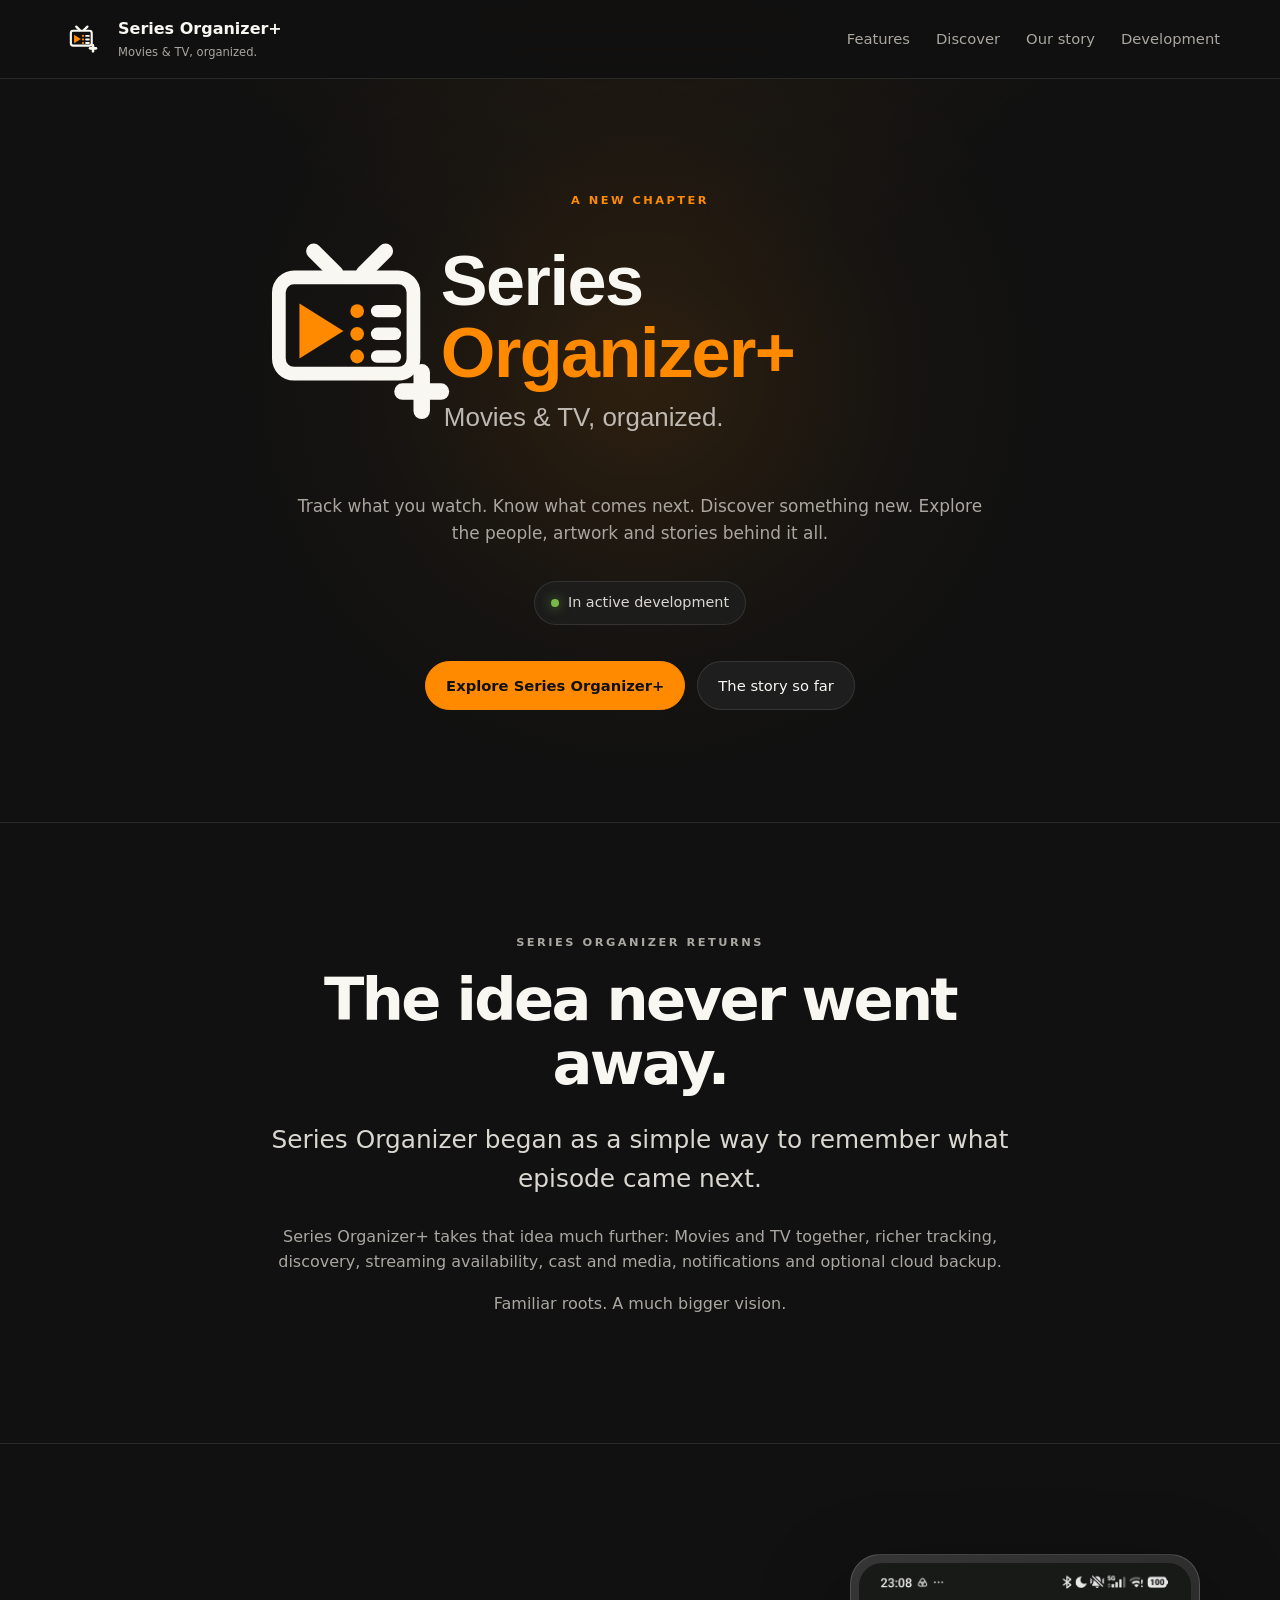
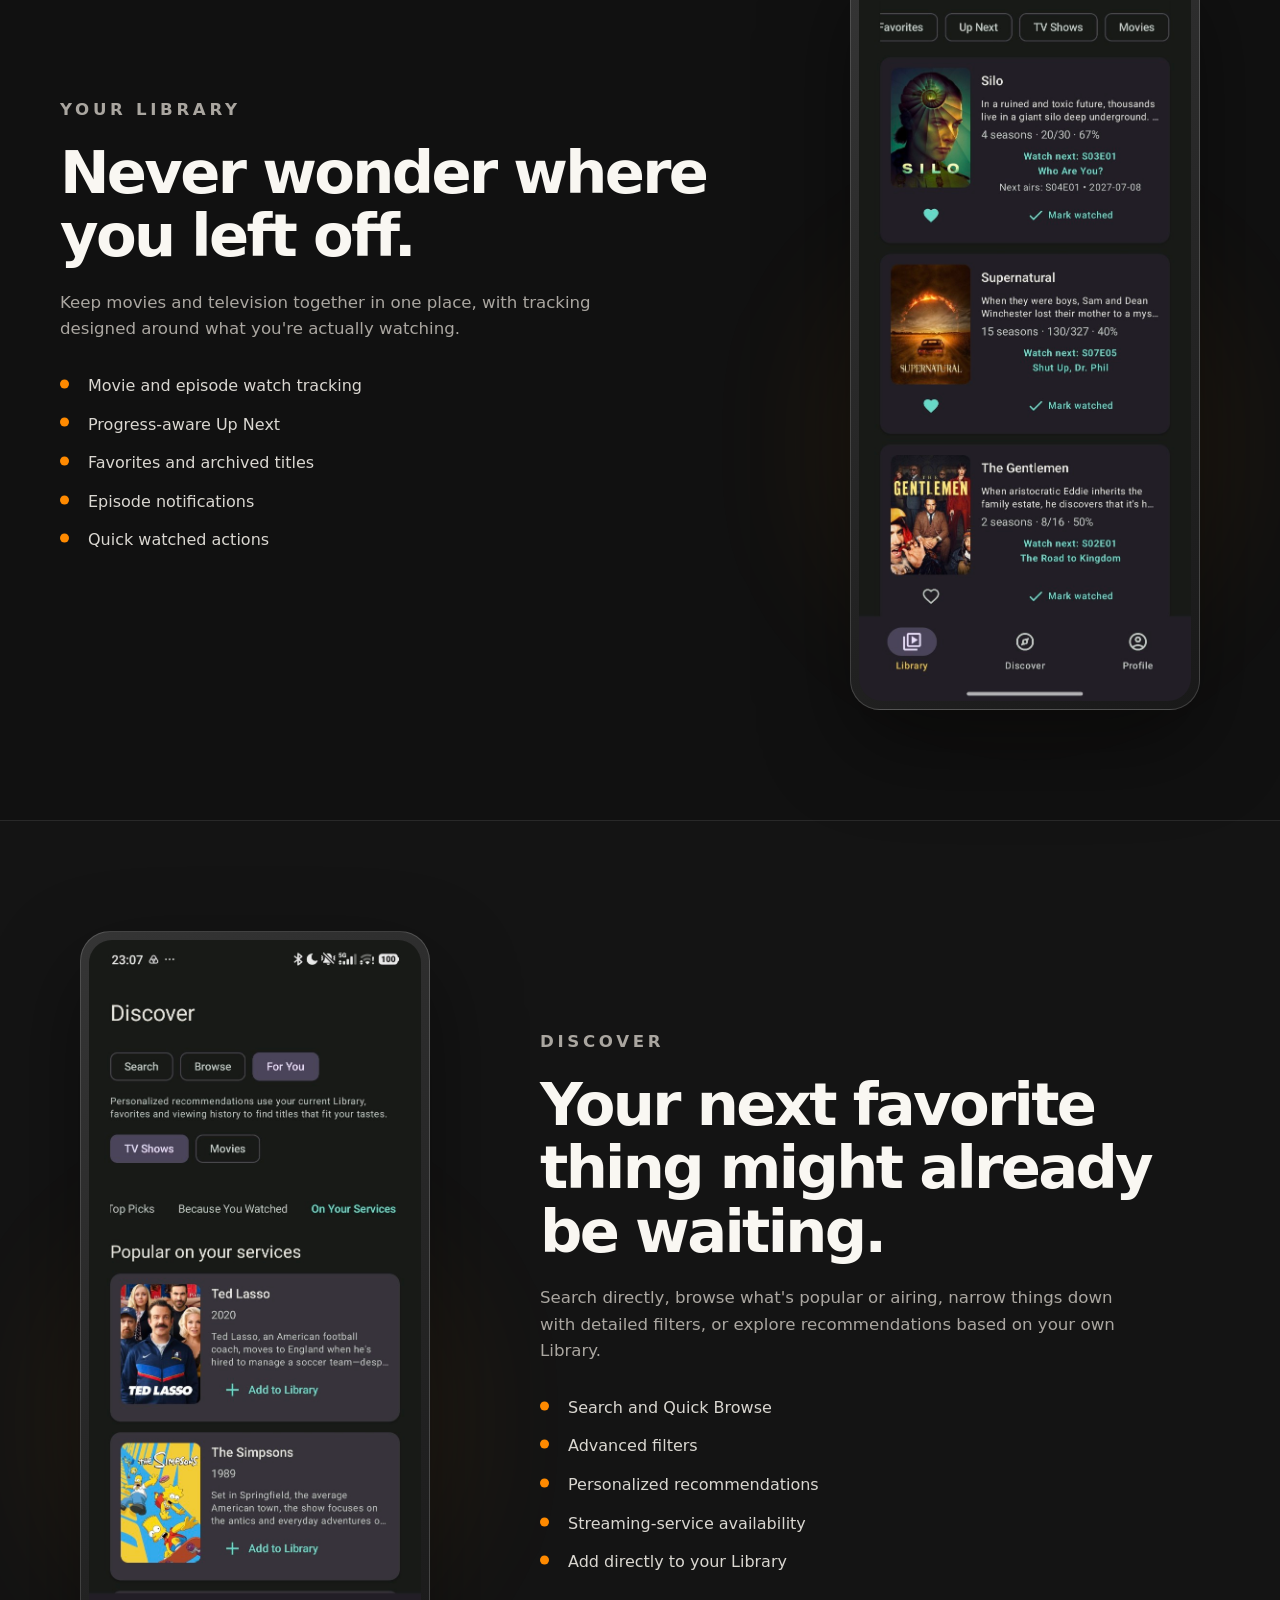
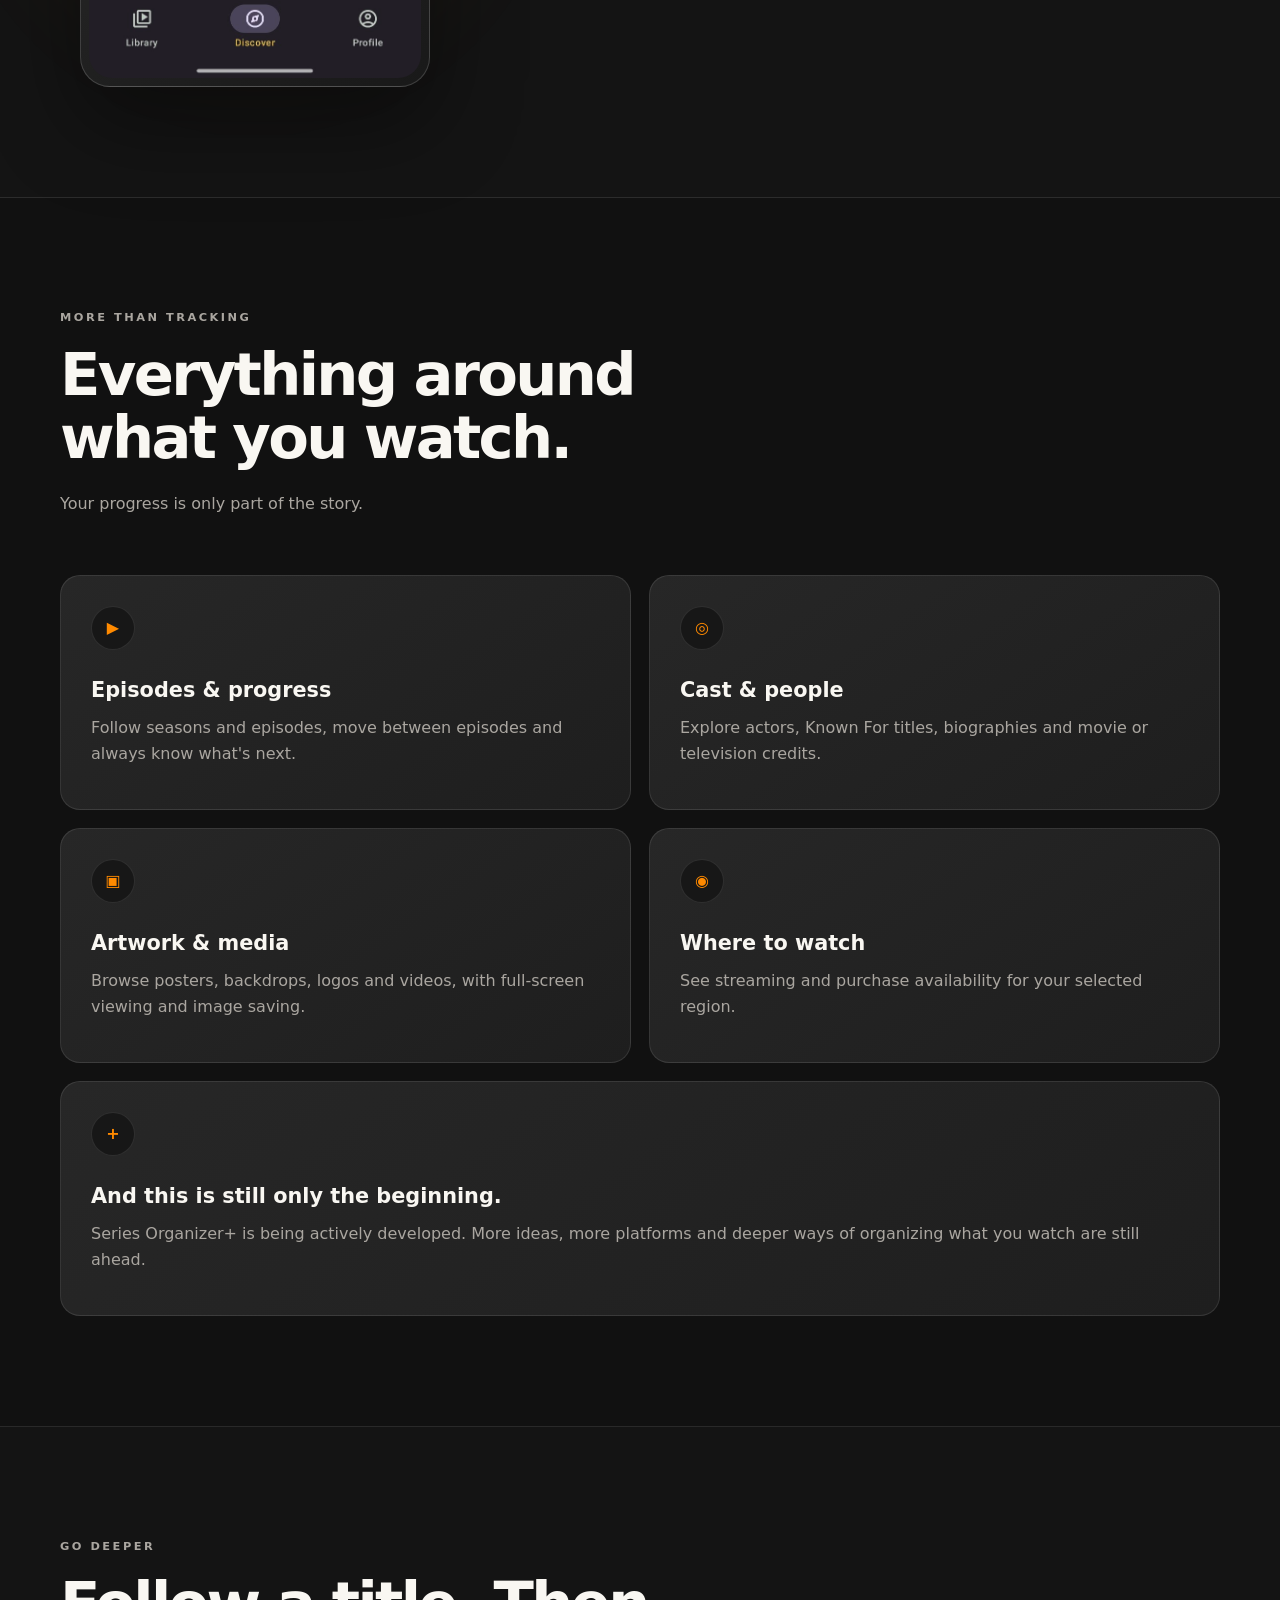
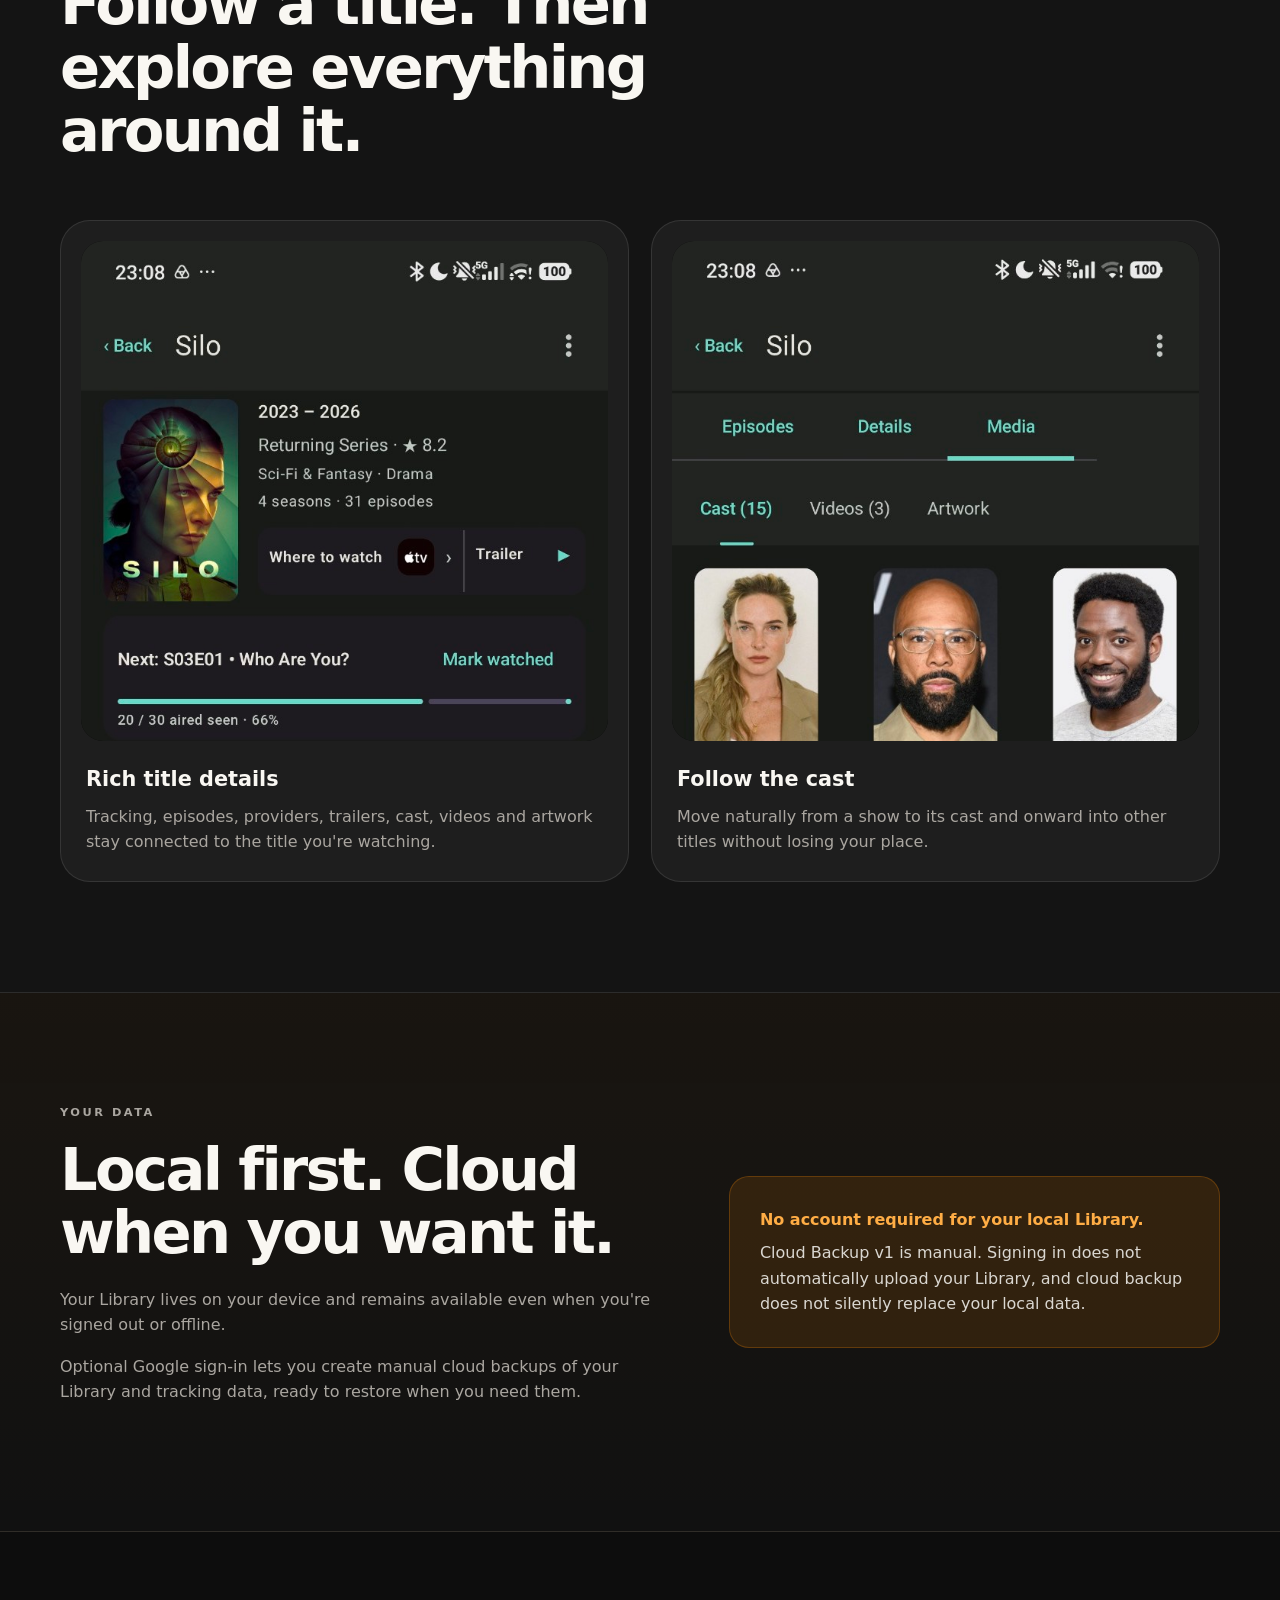
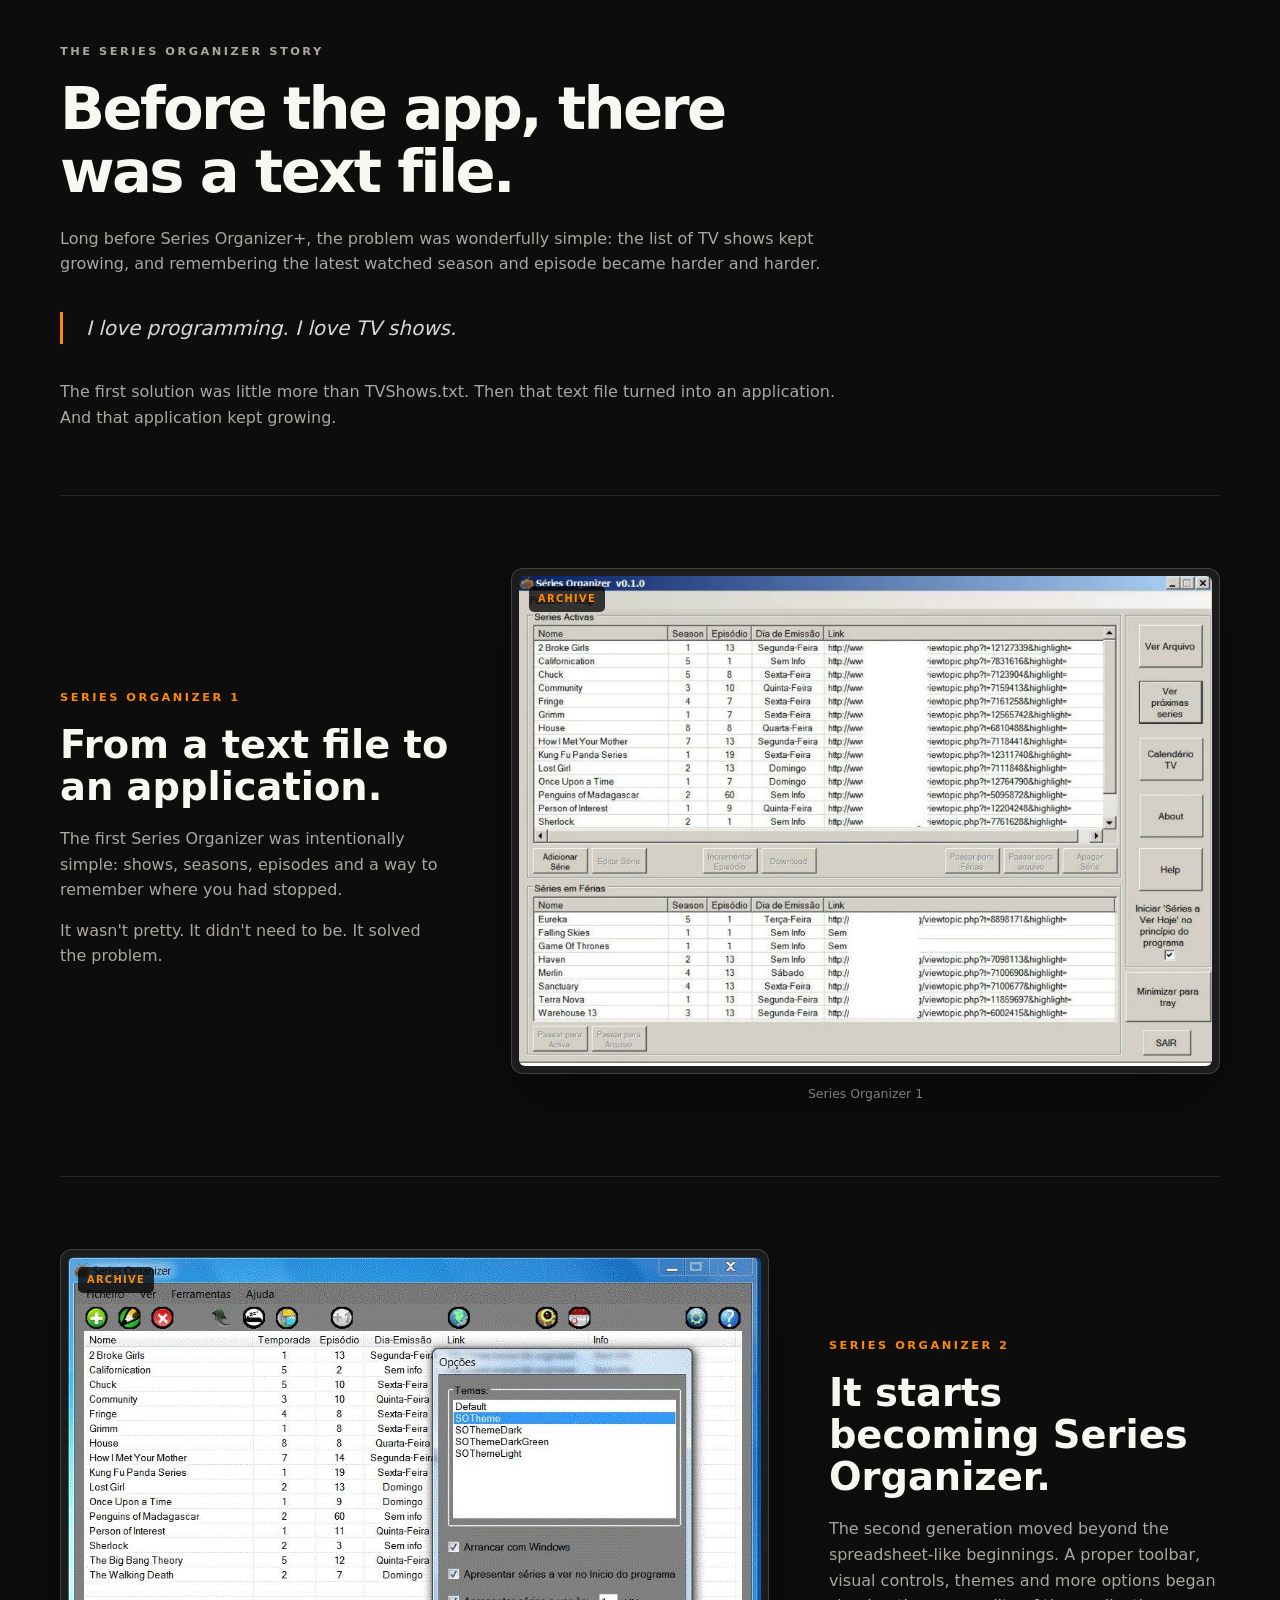
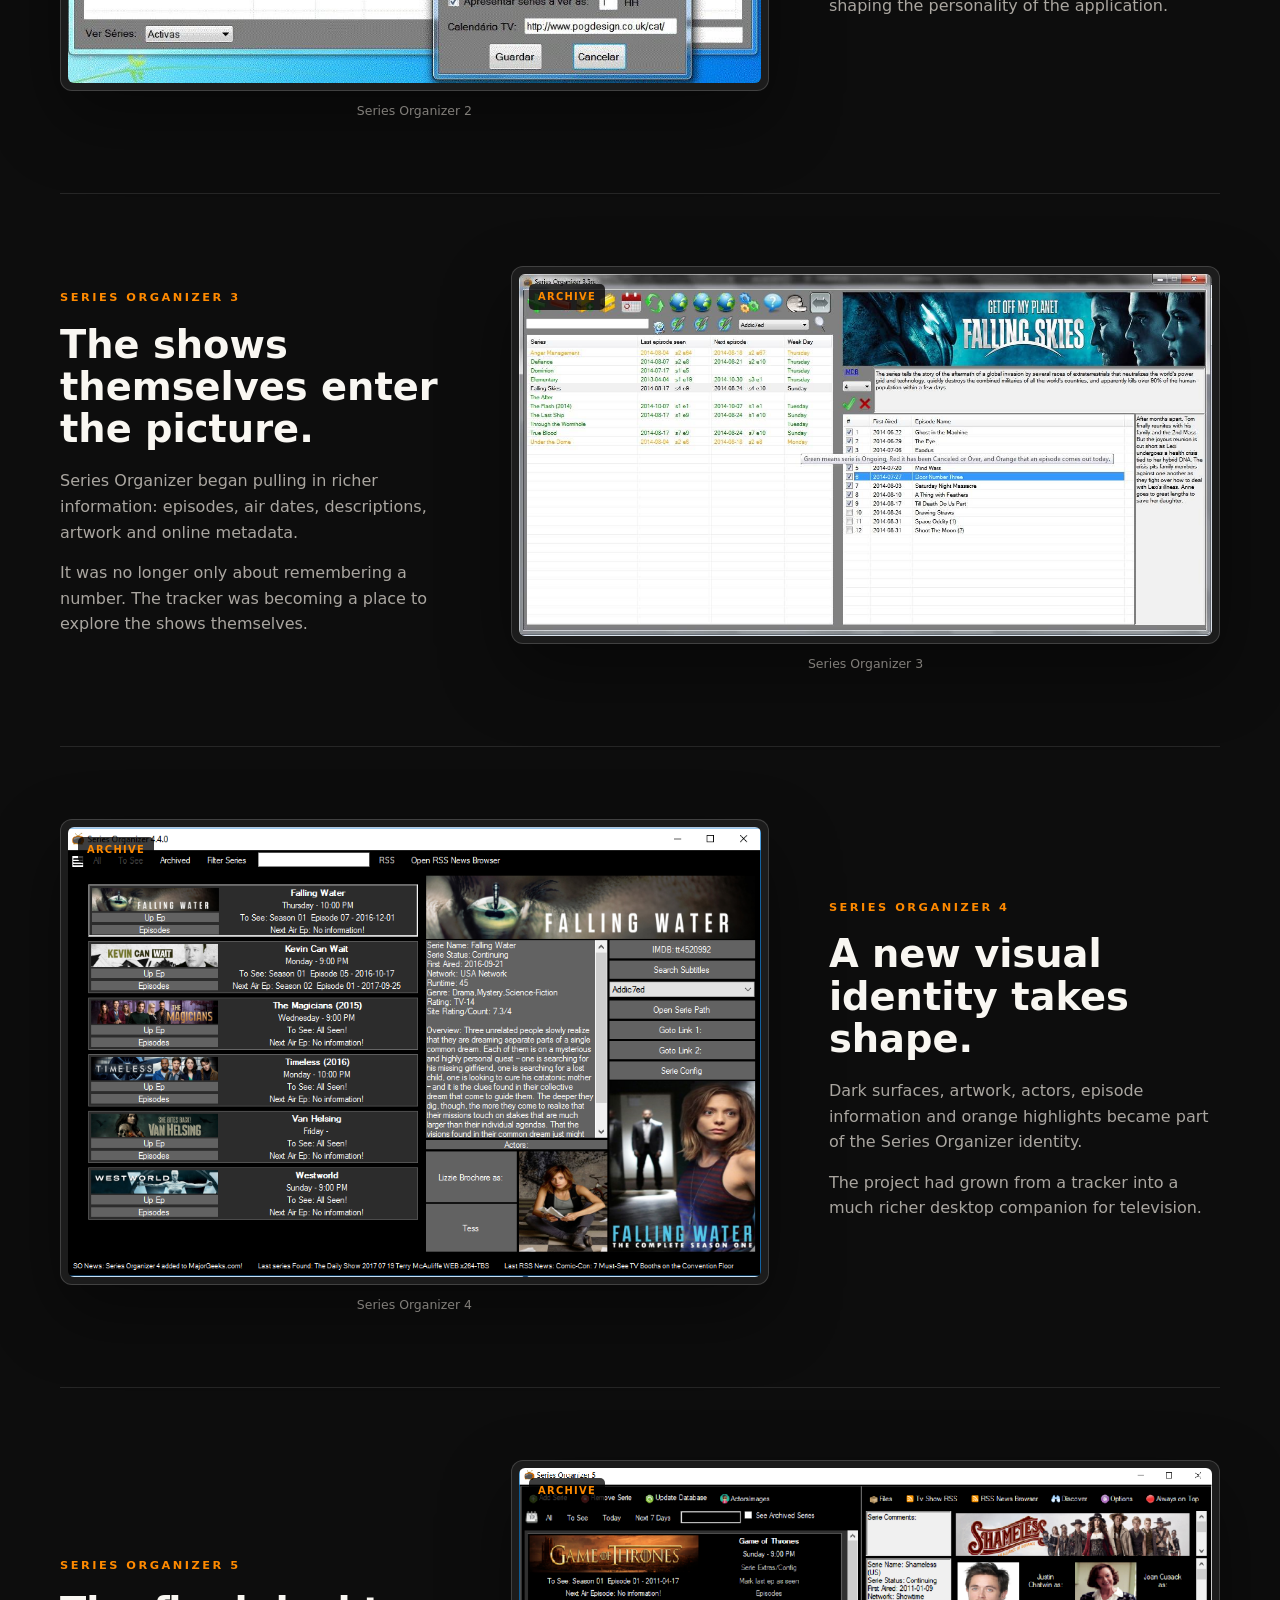
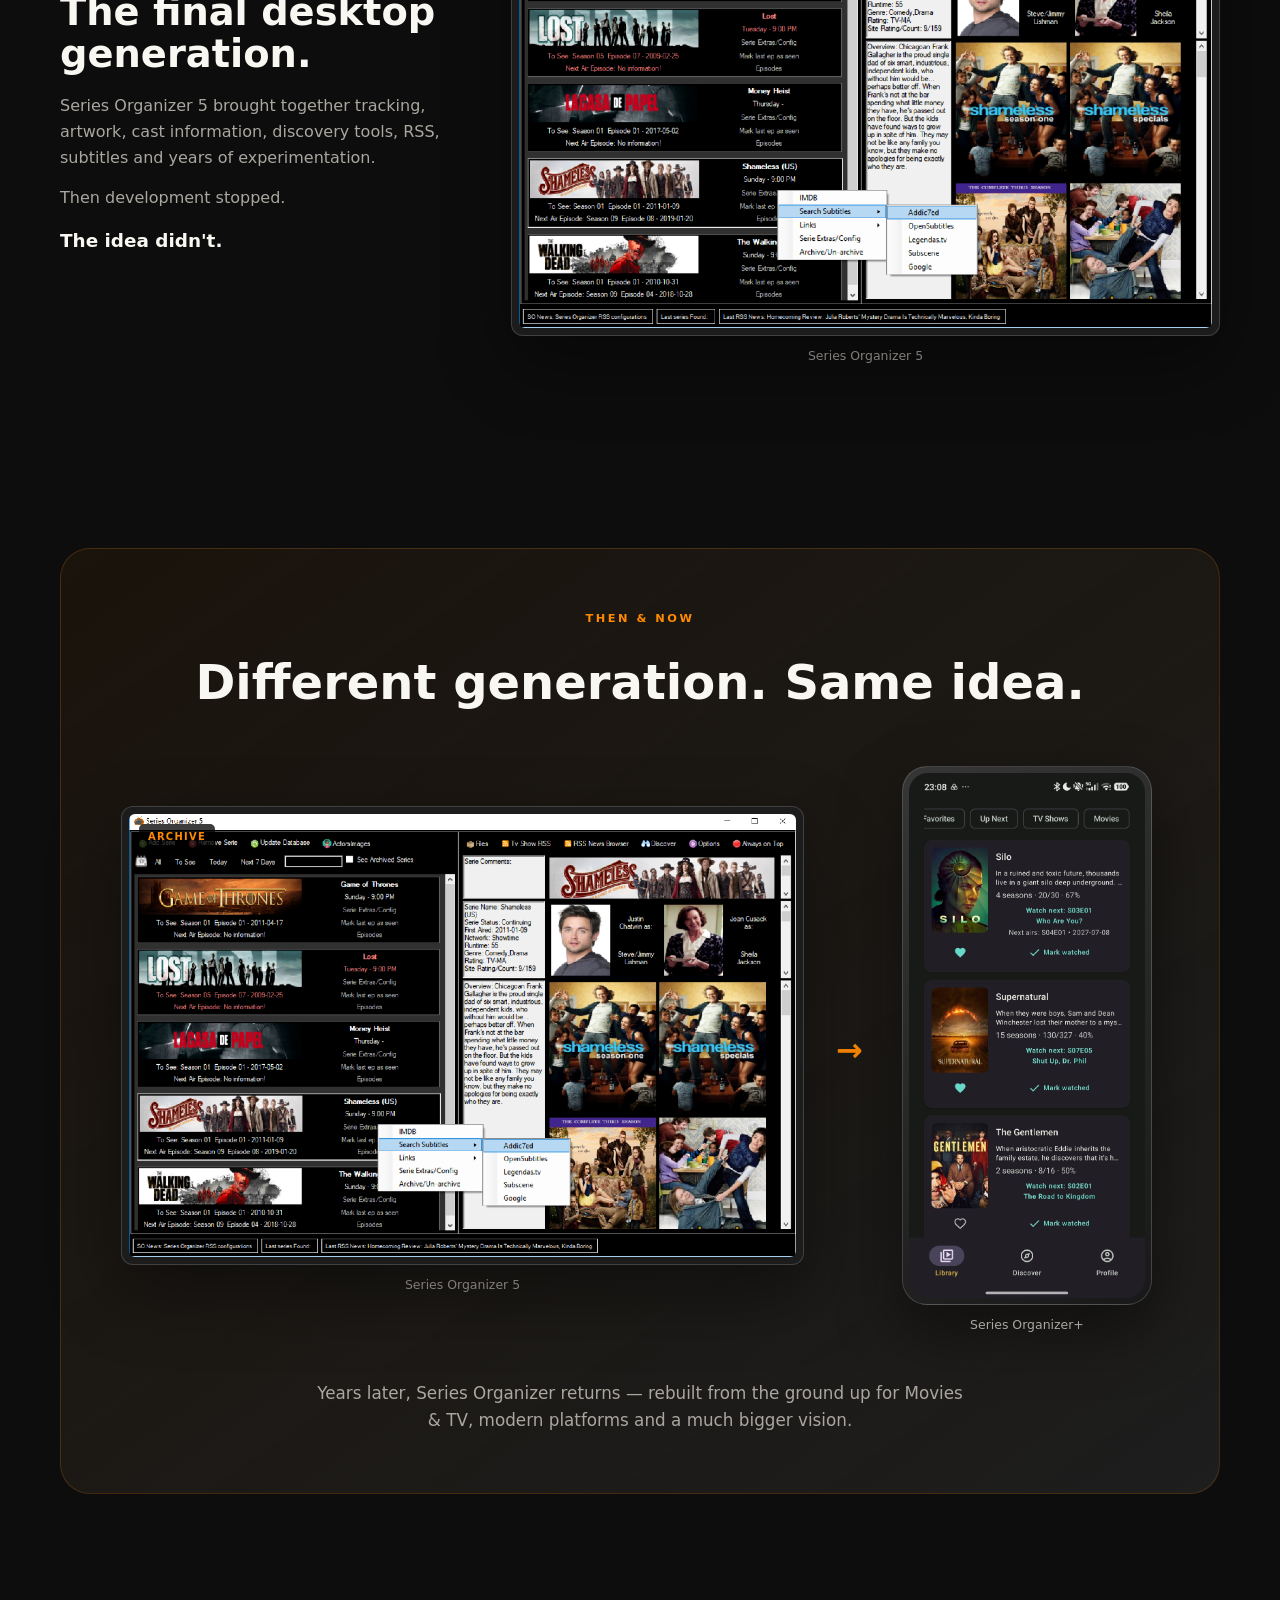
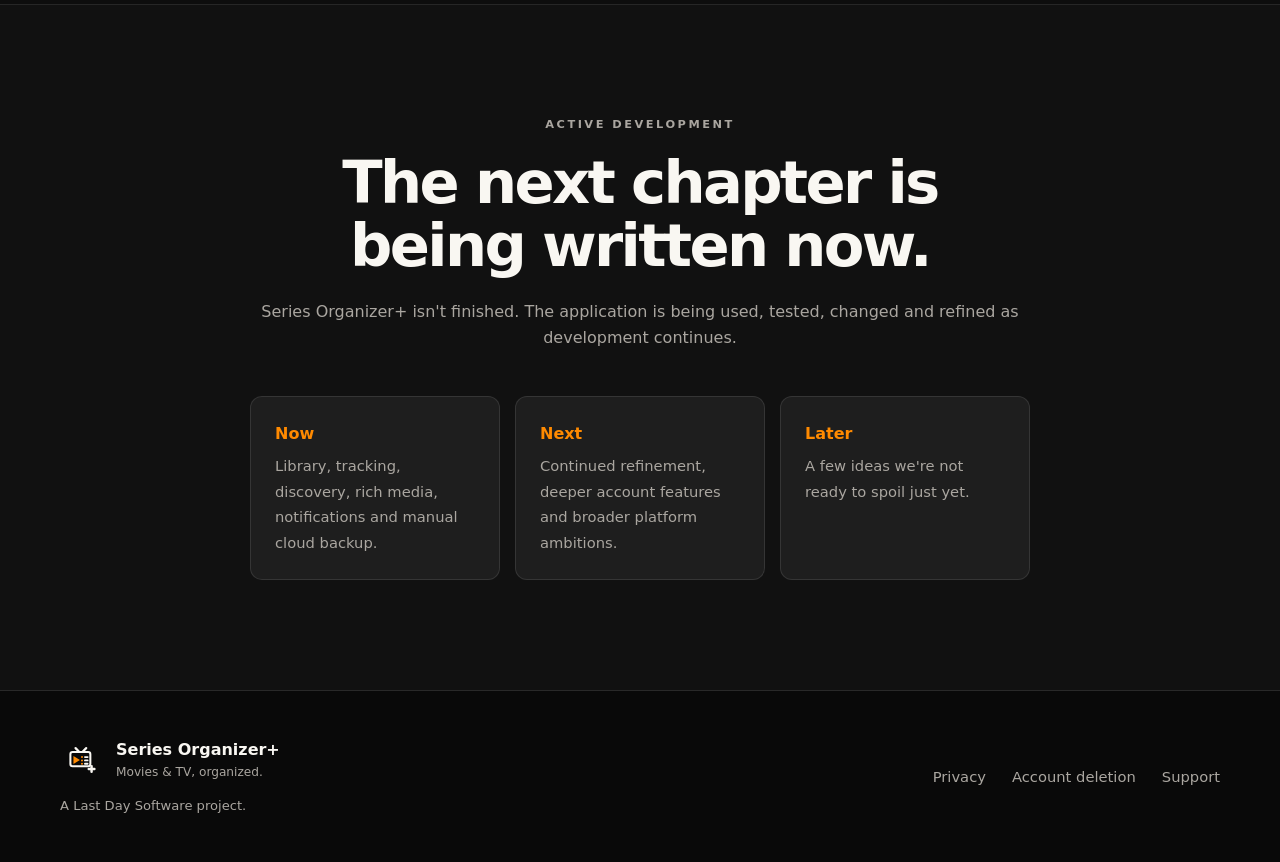
==== commit 07ddefbe: "Update Series Organizer+ website" ====
--- a/index.html
+++ b/index.html
@@ -2,83 +2,53 @@
 <html lang="en">
 <head>
   <meta charset="UTF-8" />
-  <meta name="viewport" content="width=device-width, initial-scale=1.0" />
-
-  <title>Series Organizer+ — Movies & TV, organized.</title>
-
-  <meta
-    name="description"
-    content="Series Organizer+ helps you track movies and TV shows, follow your progress, discover what to watch next, and keep everything organized."
-  />
-
+<meta name="viewport" content="width=device-width, initial-scale=1.0" />
+<meta name="theme-color" content="#111111" />
+<link rel="icon" type="image/svg+xml" href="assets/brand/icon_master.svg" />
+<link rel="alternate icon" type="image/png" href="assets/brand/icon_play_store_512.png" />
+<link rel="stylesheet" href="styles.css" />
+  <title>Series Organizer+ — Movies &amp; TV, organized.</title>
+  <meta name="description" content="Series Organizer+ helps you track movies and TV shows, follow your progress, discover what to watch next, and keep everything organized." />
   <meta property="og:title" content="Series Organizer+ — Movies & TV, organized." />
-  <meta
-    property="og:description"
-    content="Track movies and TV, follow your progress, discover what's next and keep everything organized."
-  />
+  <meta property="og:description" content="Track movies and TV, follow your progress, discover what's next and keep everything organized." />
   <meta property="og:type" content="website" />
-  <meta property="og:image" content="assets/branding/social-preview.png" />
-
-  <link rel="icon" type="image/png" href="assets/branding/favicon.png" />
-  <link rel="stylesheet" href="styles.css" />
+  <meta property="og:image" content="assets/brand/series-organizer-plus-full-dark.png" />
 </head>
-
 <body>
-
   <header class="site-header">
-    <div class="container header-inner">
-
-      <a class="brand" href="#top" aria-label="Series Organizer+ home">
-        <img
-          class="brand-icon"
-          src="assets/branding/series-organizer-icon.png"
-          alt=""
-        />
-
-        <div class="brand-text">
-          <strong>Series Organizer+</strong>
-          <small>Movies &amp; TV, organized.</small>
-        </div>
-      </a>
-
-      <nav class="main-nav" aria-label="Main navigation">
-        <a href="#features">Features</a>
-        <a href="#discover">Discover</a>
-        <a href="#legacy">Our story</a>
-        <a href="#development">Development</a>
-      </nav>
-
-    </div>
-  </header>
+  <div class="container header-inner">
+    <a class="brand" href="index.html" aria-label="Series Organizer+ home">
+      <img class="brand-icon" src="assets/brand/series-organizer-plus-mark-dark.svg" alt="" />
+      <div class="brand-text">
+        <strong>Series Organizer+</strong>
+        <small>Movies &amp; TV, organized.</small>
+      </div>
+    </a>
+    <nav class="main-nav" aria-label="Main navigation">
+      <a href="index.html#features">Features</a>
+      <a href="index.html#discover">Discover</a>
+      <a href="index.html#legacy">Our story</a>
+      <a href="index.html#development">Development</a>
+    </nav>
+  </div>
+</header>
 
   <main id="top">
-
-    <!-- HERO -->
     <section class="hero">
       <div class="container hero-content">
-
-        <p class="legacy-kicker">
-          A NEW CHAPTER
-        </p>
+        <p class="eyebrow">A NEW CHAPTER</p>
 
         <img
           class="hero-logo"
-          src="assets/branding/series-organizer-logo.png"
-          alt="Series Organizer+"
+          src="assets/brand/series-organizer-plus-full-dark.svg"
+          alt="Series Organizer+ — Movies & TV, organized."
         />
 
-        <h1 class="visually-hidden">
-          Series Organizer+
-        </h1>
-
-        <p class="tagline">
-          Movies &amp; TV, organized.
-        </p>
+        <h1 class="visually-hidden">Series Organizer+</h1>
 
         <p class="hero-description">
-          Track what you watch. Know what comes next.
-          Discover something new. Explore the people,
-          artwork and stories behind it all.
+          Track what you watch. Know what comes next. Discover something new.
+          Explore the people, artwork and stories behind it all.
         </p>
 
         <div class="status-pill">
@@ -87,68 +57,36 @@
         </div>
 
         <div class="hero-actions">
-          <a class="button button-primary" href="#features">
-            Explore Series Organizer+
-          </a>
-
-          <a class="button button-secondary" href="#legacy">
-            The story so far
-          </a>
-        </div>
-
-      </div>
-    </section>
-
-
-    <!-- INTRO -->
+          <a class="button button-primary" href="#features">Explore Series Organizer+</a>
+          <a class="button button-secondary" href="#legacy">The story so far</a>
+        </div>
+      </div>
+    </section>
+
     <section class="section intro">
       <div class="container narrow">
-
-        <p class="section-label">
-          SERIES ORGANIZER RETURNS
+        <p class="section-label">SERIES ORGANIZER RETURNS</p>
+        <h2>The idea never went away.</h2>
+        <p class="lead">
+          Series Organizer began as a simple way to remember what episode came next.
         </p>
-
-        <h2>
-          The idea never went away.
-        </h2>
-
-        <p class="lead">
-          Series Organizer began as a simple way to remember
-          what episode came next.
+        <p>
+          Series Organizer+ takes that idea much further: Movies and TV together,
+          richer tracking, discovery, streaming availability, cast and media,
+          notifications and optional cloud backup.
         </p>
-
-        <p>
-          Series Organizer+ takes that idea much further:
-          Movies and TV together, richer tracking, discovery,
-          streaming availability, cast and media, notifications
-          and optional cloud backup.
-        </p>
-
-        <p>
-          Familiar roots. A much bigger vision.
-        </p>
-
-      </div>
-    </section>
-
-
-    <!-- LIBRARY -->
+        <p>Familiar roots. A much bigger vision.</p>
+      </div>
+    </section>
+
     <section id="features" class="section">
       <div class="container product-layout">
-
         <div class="product-copy">
-
-          <p class="section-label">
-            YOUR LIBRARY
-          </p>
-
-          <h2>
-            Never wonder where you left off.
-          </h2>
-
-          <p>
-            Keep movies and television together in one place,
-            with tracking designed around what you're actually watching.
+          <p class="section-label">YOUR LIBRARY</p>
+          <h2>Never wonder where you left off.</h2>
+          <p>
+            Keep movies and television together in one place, with tracking designed
+            around what you're actually watching.
           </p>
 
           <ul class="feature-list">
@@ -158,38 +96,22 @@
             <li>Episode notifications</li>
             <li>Quick watched actions</li>
           </ul>
-
         </div>
 
         <div class="phone">
-          <img
-            src="assets/screenshots/library.png"
-            alt="Series Organizer+ Library"
-          />
-        </div>
-
-      </div>
-    </section>
-
-
-    <!-- DISCOVER -->
+          <img src="assets/screenshots/library.jpg" alt="Series Organizer+ Library" />
+        </div>
+      </div>
+    </section>
+
     <section id="discover" class="section alternate-section">
       <div class="container product-layout reverse">
-
         <div class="product-copy">
-
-          <p class="section-label">
-            DISCOVER
-          </p>
-
-          <h2>
-            Your next favorite thing might already be waiting.
-          </h2>
-
-          <p>
-            Search directly, browse what's popular or airing,
-            narrow things down with detailed filters, or explore
-            recommendations based on your own library.
+          <p class="section-label">DISCOVER</p>
+          <h2>Your next favorite thing might already be waiting.</h2>
+          <p>
+            Search directly, browse what's popular or airing, narrow things down
+            with detailed filters, or explore recommendations based on your own Library.
           </p>
 
           <ul class="feature-list">
@@ -199,588 +121,320 @@
             <li>Streaming-service availability</li>
             <li>Add directly to your Library</li>
           </ul>
-
         </div>
 
         <div class="phone">
-          <img
-            src="assets/screenshots/discover.png"
-            alt="Series Organizer+ Discover"
-          />
-        </div>
-
-      </div>
-    </section>
-
-
-    <!-- FEATURE GRID -->
+          <img src="assets/screenshots/discover.jpg" alt="Series Organizer+ Discover" />
+        </div>
+      </div>
+    </section>
+
     <section class="section">
       <div class="container">
-
         <div class="section-heading">
-          <p class="section-label">
-            MORE THAN TRACKING
-          </p>
-
-          <h2>
-            Everything around what you watch.
-          </h2>
-
-          <p>
-            Your progress is only part of the story.
-          </p>
+          <p class="section-label">MORE THAN TRACKING</p>
+          <h2>Everything around what you watch.</h2>
+          <p>Your progress is only part of the story.</p>
         </div>
 
         <div class="bento">
-
           <article class="bento-card">
             <div class="feature-icon" aria-hidden="true">▶</div>
             <h3>Episodes &amp; progress</h3>
-            <p>
-              Follow seasons and episodes, jump between episodes
-              and always know what's next.
-            </p>
+            <p>Follow seasons and episodes, move between episodes and always know what's next.</p>
           </article>
 
           <article class="bento-card">
             <div class="feature-icon" aria-hidden="true">◎</div>
             <h3>Cast &amp; people</h3>
-            <p>
-              Explore actors, Known For titles, biographies and
-              movie or television credits.
-            </p>
+            <p>Explore actors, Known For titles, biographies and movie or television credits.</p>
           </article>
 
           <article class="bento-card">
             <div class="feature-icon" aria-hidden="true">▣</div>
             <h3>Artwork &amp; media</h3>
-            <p>
-              Browse posters, backdrops, logos and videos,
-              with full-screen viewing and image saving.
-            </p>
+            <p>Browse posters, backdrops, logos and videos, with full-screen viewing and image saving.</p>
           </article>
 
           <article class="bento-card">
             <div class="feature-icon" aria-hidden="true">◉</div>
             <h3>Where to watch</h3>
-            <p>
-              See streaming and purchase availability for your
-              selected region.
-            </p>
+            <p>See streaming and purchase availability for your selected region.</p>
           </article>
 
           <article class="bento-card large">
             <div class="feature-icon" aria-hidden="true">+</div>
-            <h3>
-              And this is still only the beginning.
-            </h3>
+            <h3>And this is still only the beginning.</h3>
             <p>
-              Series Organizer+ is being actively developed.
-              More ideas, more platforms and deeper ways of
-              organizing what you watch are still ahead.
+              Series Organizer+ is being actively developed. More ideas, more platforms
+              and deeper ways of organizing what you watch are still ahead.
             </p>
           </article>
-
-        </div>
-
-      </div>
-    </section>
-
-
-    <!-- DETAILS / PEOPLE -->
+        </div>
+      </div>
+    </section>
+
     <section class="section alternate-section">
       <div class="container">
-
         <div class="section-heading">
-          <p class="section-label">
-            GO DEEPER
-          </p>
-
-          <h2>
-            Follow a title. Then explore everything around it.
-          </h2>
+          <p class="section-label">GO DEEPER</p>
+          <h2>Follow a title. Then explore everything around it.</h2>
         </div>
 
         <div class="showcase-grid">
-
           <article class="showcase-card">
-
             <div class="showcase-image">
-              <img
-                src="assets/screenshots/tv-details.png"
-                alt="Series Organizer+ TV details"
-              />
-            </div>
-
+              <img src="assets/screenshots/tv-details.jpg" alt="Series Organizer+ TV details" />
+            </div>
             <h3>Rich title details</h3>
-
             <p>
-              Tracking, episodes, providers, trailers,
-              cast, videos and artwork stay connected
-              to the title you're watching.
+              Tracking, episodes, providers, trailers, cast, videos and artwork stay
+              connected to the title you're watching.
             </p>
-
           </article>
 
           <article class="showcase-card">
-
             <div class="showcase-image">
-              <img
-                src="assets/screenshots/person.png"
-                alt="Series Organizer+ person details"
-              />
-            </div>
-
+              <img src="assets/screenshots/cast.jpg" alt="Series Organizer+ cast and media screen" />
+            </div>
             <h3>Follow the cast</h3>
-
             <p>
-              Move naturally from a show to an actor,
-              through their credits, and into another title
+              Move naturally from a show to its cast and onward into other titles
               without losing your place.
             </p>
-
-          </article>
-
-        </div>
-
-      </div>
-    </section>
-
-
-    <!-- CLOUD -->
+          </article>
+        </div>
+      </div>
+    </section>
+
     <section class="section cloud-section">
-      <div class="container product-layout">
-
-        <div class="product-copy">
-
-          <p class="section-label">
-            YOUR DATA
-          </p>
-
-          <h2>
-            Local first. Cloud when you want it.
-          </h2>
-
-          <p>
-            Your Library lives on your device and remains
-            available even when you're signed out or offline.
-          </p>
-
-          <p>
-            Optional Google sign-in lets you create manual
-            cloud backups of your Library and tracking data,
-            ready to restore when you need them.
-          </p>
-
-          <div class="data-note">
-            <strong>
-              No account required for your local Library.
-            </strong>
-
-            <span>
-              Cloud backup is optional and does not silently
-              replace or upload your data.
-            </span>
-          </div>
-
-        </div>
-
-        <div class="phone">
-          <img
-            src="assets/screenshots/account.png"
-            alt="Series Organizer+ cloud backup"
-          />
-        </div>
-
-      </div>
-    </section>
-
-
-    <!-- HISTORY -->
+      <div class="container data-grid">
+        <div>
+          <p class="section-label">YOUR DATA</p>
+          <h2>Local first. Cloud when you want it.</h2>
+          <p>
+            Your Library lives on your device and remains available even when you're
+            signed out or offline.
+          </p>
+          <p>
+            Optional Google sign-in lets you create manual cloud backups of your
+            Library and tracking data, ready to restore when you need them.
+          </p>
+        </div>
+
+        <div class="data-card">
+          <strong>No account required for your local Library.</strong>
+          <p>
+            Cloud Backup v1 is manual. Signing in does not automatically upload your
+            Library, and cloud backup does not silently replace your local data.
+          </p>
+        </div>
+      </div>
+    </section>
+
     <section id="legacy" class="section history-section">
       <div class="container">
-
         <div class="history-intro">
-
-          <p class="section-label">
-            THE SERIES ORGANIZER STORY
-          </p>
-
-          <h2>
-            Before the app, there was a text file.
-          </h2>
-
-          <p>
-            Long before Series Organizer+, the problem was
-            wonderfully simple: the list of TV shows kept growing,
-            and remembering the latest watched season and episode
-            became harder and harder.
-          </p>
-
-          <div class="history-quote">
-            I love programming. I love TV shows.
+          <p class="section-label">THE SERIES ORGANIZER STORY</p>
+          <h2>Before the app, there was a text file.</h2>
+          <p>
+            Long before Series Organizer+, the problem was wonderfully simple:
+            the list of TV shows kept growing, and remembering the latest watched
+            season and episode became harder and harder.
+          </p>
+
+          <div class="history-quote">I love programming. I love TV shows.</div>
+
+          <p>
+            The first solution was little more than TVShows.txt. Then that text file
+            turned into an application. And that application kept growing.
+          </p>
+        </div>
+
+        <div class="history-evolution">
+          <article class="history-generation">
+            <div class="history-copy">
+              <span class="history-version">SERIES ORGANIZER 1</span>
+              <h3>From a text file to an application.</h3>
+              <p>
+                The first Series Organizer was intentionally simple: shows, seasons,
+                episodes and a way to remember where you had stopped.
+              </p>
+              <p>It wasn't pretty. It didn't need to be. It solved the problem.</p>
+            </div>
+
+            <figure class="history-screenshot">
+              <div class="history-window">
+                <img src="assets/history/series-organizer-1.jpg" alt="Series Organizer 1" />
+              </div>
+              <figcaption>Series Organizer 1</figcaption>
+            </figure>
+          </article>
+
+          <article class="history-generation history-generation-reverse">
+            <div class="history-copy">
+              <span class="history-version">SERIES ORGANIZER 2</span>
+              <h3>It starts becoming Series Organizer.</h3>
+              <p>
+                The second generation moved beyond the spreadsheet-like beginnings.
+                A proper toolbar, visual controls, themes and more options began
+                shaping the personality of the application.
+              </p>
+            </div>
+
+            <figure class="history-screenshot">
+              <div class="history-window">
+                <img src="assets/history/series-organizer-2.jpg" alt="Series Organizer 2" />
+              </div>
+              <figcaption>Series Organizer 2</figcaption>
+            </figure>
+          </article>
+
+          <article class="history-generation">
+            <div class="history-copy">
+              <span class="history-version">SERIES ORGANIZER 3</span>
+              <h3>The shows themselves enter the picture.</h3>
+              <p>
+                Series Organizer began pulling in richer information: episodes, air dates,
+                descriptions, artwork and online metadata.
+              </p>
+              <p>
+                It was no longer only about remembering a number. The tracker was becoming
+                a place to explore the shows themselves.
+              </p>
+            </div>
+
+            <figure class="history-screenshot">
+              <div class="history-window">
+                <img src="assets/history/series-organizer-3.jpg" alt="Series Organizer 3" />
+              </div>
+              <figcaption>Series Organizer 3</figcaption>
+            </figure>
+          </article>
+
+          <article class="history-generation history-generation-reverse">
+            <div class="history-copy">
+              <span class="history-version">SERIES ORGANIZER 4</span>
+              <h3>A new visual identity takes shape.</h3>
+              <p>
+                Dark surfaces, artwork, actors, episode information and orange highlights
+                became part of the Series Organizer identity.
+              </p>
+              <p>
+                The project had grown from a tracker into a much richer desktop companion
+                for television.
+              </p>
+            </div>
+
+            <figure class="history-screenshot">
+              <div class="history-window">
+                <img src="assets/history/series-organizer-4.png" alt="Series Organizer 4" />
+              </div>
+              <figcaption>Series Organizer 4</figcaption>
+            </figure>
+          </article>
+
+          <article class="history-generation">
+            <div class="history-copy">
+              <span class="history-version">SERIES ORGANIZER 5</span>
+              <h3>The final desktop generation.</h3>
+              <p>
+                Series Organizer 5 brought together tracking, artwork, cast information,
+                discovery tools, RSS, subtitles and years of experimentation.
+              </p>
+              <p>Then development stopped.</p>
+              <p class="history-emphasis">The idea didn't.</p>
+            </div>
+
+            <figure class="history-screenshot">
+              <div class="history-window">
+                <img src="assets/history/series-organizer-5.png" alt="Series Organizer 5" />
+              </div>
+              <figcaption>Series Organizer 5</figcaption>
+            </figure>
+          </article>
+        </div>
+
+        <div class="then-now">
+          <div class="then-now-heading">
+            <span class="history-version">THEN &amp; NOW</span>
+            <h3>Different generation. Same idea.</h3>
           </div>
 
-          <p>
-            The first solution was little more than TVShows.txt.
-            Then that text file turned into an application.
-            And that application kept growing.
-          </p>
-
-        </div>
-
-        <div class="history-evolution">
-
-          <!-- V1 -->
-          <article class="history-generation">
-
-            <div class="history-copy">
-              <span class="history-version">
-                SERIES ORGANIZER 1
-              </span>
-
-              <h3>
-                From a text file to an application.
-              </h3>
-
-              <p>
-                The first Series Organizer was intentionally simple:
-                shows, seasons, episodes and a way to remember
-                where you had stopped.
-              </p>
-
-              <p>
-                It wasn't pretty. It didn't need to be.
-                It solved the problem.
-              </p>
-            </div>
-
-            <figure class="history-screenshot">
-              <div class="history-window">
-                <img
-                  src="assets/history/series-organizer-1.jpg"
-                  alt="Series Organizer 1"
-                />
-              </div>
-
-              <figcaption>
-                Series Organizer 1
-              </figcaption>
-            </figure>
-
-          </article>
-
-
-          <!-- V2 -->
-          <article class="history-generation history-generation-reverse">
-
-            <div class="history-copy">
-              <span class="history-version">
-                SERIES ORGANIZER 2
-              </span>
-
-              <h3>
-                It starts becoming Series Organizer.
-              </h3>
-
-              <p>
-                The second generation began moving beyond the
-                spreadsheet-like beginnings.
-              </p>
-
-              <p>
-                A proper toolbar, visual controls, themes and
-                more options started shaping the personality
-                of the application.
-              </p>
-            </div>
-
-            <figure class="history-screenshot">
-              <div class="history-window">
-                <img
-                  src="assets/history/series-organizer-2.jpg"
-                  alt="Series Organizer 2"
-                />
-              </div>
-
-              <figcaption>
-                Series Organizer 2
-              </figcaption>
-            </figure>
-
-          </article>
-
-
-          <!-- V3 -->
-          <article class="history-generation">
-
-            <div class="history-copy">
-              <span class="history-version">
-                SERIES ORGANIZER 3
-              </span>
-
-              <h3>
-                The shows themselves enter the picture.
-              </h3>
-
-              <p>
-                Series Organizer began pulling in richer
-                information: episodes, air dates, descriptions,
-                artwork and online metadata.
-              </p>
-
-              <p>
-                It was no longer only about remembering a number.
-                The tracker was becoming a place to explore the
-                shows themselves.
-              </p>
-            </div>
-
-            <figure class="history-screenshot">
-              <div class="history-window">
-                <img
-                  src="assets/history/series-organizer-3.jpg"
-                  alt="Series Organizer 3"
-                />
-              </div>
-
-              <figcaption>
-                Series Organizer 3
-              </figcaption>
-            </figure>
-
-          </article>
-
-
-          <!-- V4 -->
-          <article class="history-generation history-generation-reverse">
-
-            <div class="history-copy">
-              <span class="history-version">
-                SERIES ORGANIZER 4
-              </span>
-
-              <h3>
-                A new visual identity takes shape.
-              </h3>
-
-              <p>
-                Dark surfaces, artwork, actors, episode information
-                and orange highlights became part of the
-                Series Organizer identity.
-              </p>
-
-              <p>
-                The project had grown from a tracker into a much
-                richer desktop companion for television.
-              </p>
-            </div>
-
-            <figure class="history-screenshot">
-              <div class="history-window">
-                <img
-                  src="assets/history/series-organizer-4.png"
-                  alt="Series Organizer 4"
-                />
-              </div>
-
-              <figcaption>
-                Series Organizer 4
-              </figcaption>
-            </figure>
-
-          </article>
-
-
-          <!-- V5 -->
-          <article class="history-generation">
-
-            <div class="history-copy">
-              <span class="history-version">
-                SERIES ORGANIZER 5
-              </span>
-
-              <h3>
-                The final desktop generation.
-              </h3>
-
-              <p>
-                Series Organizer 5 brought together tracking,
-                artwork, cast information, discovery tools,
-                RSS, subtitles and years of experimentation.
-              </p>
-
-              <p>
-                Then development stopped.
-              </p>
-
-              <p class="history-emphasis">
-                The idea didn't.
-              </p>
-            </div>
-
-            <figure class="history-screenshot">
-              <div class="history-window">
-                <img
-                  src="assets/history/series-organizer-5.png"
-                  alt="Series Organizer 5"
-                />
-              </div>
-
-              <figcaption>
-                Series Organizer 5
-              </figcaption>
-            </figure>
-
-          </article>
-
-        </div>
-
-
-        <!-- THEN / NOW -->
-        <div class="then-now">
-
-          <div class="then-now-heading">
-            <span class="history-version">
-              THEN &amp; NOW
-            </span>
-
-            <h3>
-              Different generation. Same idea.
-            </h3>
-          </div>
-
           <div class="then-now-grid">
-
             <figure>
               <div class="history-window">
-                <img
-                  src="assets/history/series-organizer-5.png"
-                  alt="Series Organizer 5 desktop application"
-                />
-              </div>
-
-              <figcaption>
-                Series Organizer 5
-              </figcaption>
-            </figure>
-
-            <div class="then-now-arrow" aria-hidden="true">
-              →
-            </div>
+                <img src="assets/history/series-organizer-5.png" alt="Series Organizer 5 desktop application" />
+              </div>
+              <figcaption>Series Organizer 5</figcaption>
+            </figure>
+
+            <div class="then-now-arrow" aria-hidden="true">→</div>
 
             <figure>
               <div class="current-phone">
-                <img
-                  src="assets/screenshots/library.png"
-                  alt="Series Organizer+"
-                />
-              </div>
-
-              <figcaption>
-                Series Organizer+
-              </figcaption>
-            </figure>
-
+                <img src="assets/screenshots/library.jpg" alt="Series Organizer+" />
+              </div>
+              <figcaption>Series Organizer+</figcaption>
+            </figure>
           </div>
 
           <p class="then-now-copy">
-            Years later, Series Organizer returns —
-            rebuilt from the ground up for Movies &amp; TV,
-            modern platforms and a much bigger vision.
-          </p>
-
-        </div>
-
-      </div>
-    </section>
-
-
-    <!-- DEVELOPMENT -->
+            Years later, Series Organizer returns — rebuilt from the ground up for
+            Movies &amp; TV, modern platforms and a much bigger vision.
+          </p>
+        </div>
+      </div>
+    </section>
+
     <section id="development" class="section development">
       <div class="container narrow">
-
-        <p class="section-label">
-          ACTIVE DEVELOPMENT
-        </p>
-
-        <h2>
-          The next chapter is being written now.
-        </h2>
-
+        <p class="section-label">ACTIVE DEVELOPMENT</p>
+        <h2>The next chapter is being written now.</h2>
         <p>
-          Series Organizer+ isn't finished.
-          The application is being used, tested,
+          Series Organizer+ isn't finished. The application is being used, tested,
           changed and refined as development continues.
         </p>
 
         <div class="development-grid">
-
           <article class="development-card">
             <strong>Now</strong>
-            <span>
-              Library, tracking, discovery, rich media,
-              notifications and manual cloud backup.
-            </span>
+            <span>Library, tracking, discovery, rich media, notifications and manual cloud backup.</span>
           </article>
 
           <article class="development-card">
             <strong>Next</strong>
-            <span>
-              Continued refinement, deeper account features
-              and broader platform ambitions.
-            </span>
+            <span>Continued refinement, deeper account features and broader platform ambitions.</span>
           </article>
 
           <article class="development-card">
             <strong>Later</strong>
-            <span>
-              A few ideas we're not ready to spoil just yet.
-            </span>
-          </article>
-
-        </div>
-
-      </div>
-    </section>
-
+            <span>A few ideas we're not ready to spoil just yet.</span>
+          </article>
+        </div>
+      </div>
+    </section>
   </main>
 
-
   <footer>
-    <div class="container footer-inner">
-
-      <div class="footer-brand">
-
-        <div class="footer-brand-row">
-          <img
-            src="assets/branding/series-organizer-icon.png"
-            alt=""
-          />
-
-          <div>
-            <strong>Series Organizer+</strong>
-            <small>Movies &amp; TV, organized.</small>
-          </div>
-        </div>
-
-        <p>
-          A Last Day Software project.
-        </p>
-
-      </div>
-
-      <nav class="footer-links" aria-label="Footer navigation">
-        <a href="privacy.html">Privacy</a>
-        <a href="account-deletion.html">Account deletion</a>
-
-        <!-- Enable after the public support address is confirmed:
-        <a href="mailto:YOUR_SUPPORT_EMAIL">Support</a>
-        -->
-      </nav>
-
+  <div class="container footer-inner">
+    <div class="footer-brand">
+      <div class="footer-brand-row">
+        <img src="assets/brand/series-organizer-plus-mark-dark.svg" alt="" />
+        <div>
+          <strong>Series Organizer+</strong>
+          <small>Movies &amp; TV, organized.</small>
+        </div>
+      </div>
+      <p>A Last Day Software project.</p>
     </div>
-  </footer>
-
+
+    <nav class="footer-links" aria-label="Footer navigation">
+      <a href="privacy.html">Privacy</a>
+      <a href="account-deletion.html">Account deletion</a>
+      <a href="support.html">Support</a>
+    </nav>
+  </div>
+</footer>
 </body>
 </html>
--- a/styles.css
+++ b/styles.css
@@ -1,1072 +1,911 @@
 :root {
   --bg: #111111;
   --bg-soft: #171717;
-
   --surface: #1e1e1e;
-  --surface-2: #292929;
-  --surface-3: #343434;
-
-  --text: #faf7f2;
-  --text-soft: #d9d7d2;
-  --muted: #a7a49f;
+  --surface-2: #272727;
+  --surface-3: #333333;
+
+  --text: #f9f7f2;
+  --text-soft: #dad7d1;
+  --muted: #aaa6a0;
 
   --orange: #ff8a00;
-  --orange-light: #ffac45;
+  --orange-light: #ffad45;
   --orange-soft: rgba(255, 138, 0, 0.12);
 
   --slate: #6b6b6b;
-
-  --green: #75b843;
-  --red: #e54b4b;
-  --purple: #9863b6;
-  --blue: #3493bd;
+  --green: #76b947;
 
   --border: rgba(255, 255, 255, 0.10);
+  --border-strong: rgba(255, 255, 255, 0.16);
 
   --max: 1160px;
-}
-
+  --radius-small: 12px;
+  --radius: 20px;
+  --radius-large: 30px;
+}
 
 * {
   box-sizing: border-box;
 }
 
-
 html {
   scroll-behavior: smooth;
 }
 
-
 body {
   margin: 0;
-
   background:
-    radial-gradient(
-      circle at 50% -200px,
-      rgba(101, 217, 202, 0.09),
-      transparent 450px
-    ),
-    var(--background);
-
+    radial-gradient(circle at 50% -240px, rgba(255, 138, 0, 0.075), transparent 540px),
+    var(--bg);
   color: var(--text);
-
-  font-family:
-    Inter,
-    system-ui,
-    -apple-system,
-    BlinkMacSystemFont,
-    "Segoe UI",
-    sans-serif;
-
+  font-family: Inter, system-ui, -apple-system, BlinkMacSystemFont, "Segoe UI", sans-serif;
   line-height: 1.6;
 }
 
+img {
+  max-width: 100%;
+}
 
 a {
   color: inherit;
   text-decoration: none;
 }
 
+a:focus-visible {
+  outline: 2px solid var(--orange);
+  outline-offset: 4px;
+  border-radius: 4px;
+}
 
 .container {
-  width: min(calc(100% - 40px), var(--max-width));
+  width: min(calc(100% - 40px), var(--max));
   margin: 0 auto;
 }
 
-
 .narrow {
-  max-width: 720px;
-}
-
+  max-width: 780px;
+}
+
+.visually-hidden {
+  position: absolute;
+  width: 1px;
+  height: 1px;
+  margin: -1px;
+  padding: 0;
+  overflow: hidden;
+  clip: rect(0, 0, 0, 0);
+  white-space: nowrap;
+  border: 0;
+}
+
+/* Header */
 
 .site-header {
   position: sticky;
   top: 0;
-
-  z-index: 20;
-
-  background: rgba(12, 15, 14, 0.82);
-
+  z-index: 100;
+  background: rgba(17, 17, 17, 0.88);
+  border-bottom: 1px solid var(--border);
   backdrop-filter: blur(18px);
-
-  border-bottom: 1px solid var(--border);
-}
-
+}
 
 .header-inner {
-  min-height: 72px;
-
+  min-height: 78px;
   display: flex;
   align-items: center;
   justify-content: space-between;
-
   gap: 30px;
 }
-
 
 .brand {
   display: flex;
   align-items: center;
-
   gap: 12px;
 }
 
-
-.brand-mark {
-  width: 42px;
-  height: 42px;
-
-  display: grid;
-  place-items: center;
-
-  border-radius: 12px;
-
-  font-weight: 800;
-  font-size: 0.86rem;
-
+.brand-icon {
+  width: 46px;
+  height: 46px;
+  object-fit: contain;
+  flex: 0 0 auto;
+}
+
+.brand-text strong,
+.brand-text small {
+  display: block;
+}
+
+.brand-text strong {
+  font-size: 1rem;
+  color: var(--text);
+}
+
+.brand-text small {
+  margin-top: 1px;
+  font-size: 0.72rem;
+  color: var(--muted);
+}
+
+.main-nav,
+.footer-links {
+  display: flex;
+  align-items: center;
+  gap: 26px;
+  flex-wrap: wrap;
+}
+
+.main-nav a,
+.footer-links a {
+  color: var(--muted);
+  font-size: 0.92rem;
+  transition: color 150ms ease;
+}
+
+.main-nav a:hover,
+.footer-links a:hover,
+.main-nav a:focus-visible,
+.footer-links a:focus-visible {
+  color: var(--orange);
+}
+
+/* Hero */
+
+.hero {
+  position: relative;
+  min-height: 720px;
+  display: flex;
+  align-items: center;
+  overflow: hidden;
+  border-bottom: 1px solid var(--border);
+}
+
+.hero::before {
+  content: "";
+  position: absolute;
+  width: 840px;
+  height: 840px;
+  left: 50%;
+  top: 40%;
+  transform: translate(-50%, -50%);
   background:
-    linear-gradient(
-      135deg,
-      var(--purple),
-      #514486
-    );
-}
-
-
-.brand strong,
-.brand span {
-  display: block;
-}
-
-
-.brand strong {
-  font-size: 0.95rem;
-}
-
-
-.brand span {
-  color: var(--text-muted);
-
-  font-size: 0.75rem;
-}
-
-
-nav {
-  display: flex;
-
-  gap: 30px;
-}
-
-
-nav a {
-  color: var(--text-muted);
-
-  transition:
-    color 160ms ease;
-}
-
-
-nav a:hover {
-  color: var(--accent);
-}
-
-
-/*
- * HERO
- */
-
-.hero {
-  min-height: 680px;
-
-  position: relative;
-
-  display: flex;
-  align-items: center;
-
-  overflow: hidden;
-
-  border-bottom: 1px solid var(--border);
-}
-
-
-.hero-glow {
-  position: absolute;
-
-  width: 500px;
-  height: 500px;
-
-  left: 50%;
-  top: 50%;
-
-  transform:
-    translate(-50%, -50%);
-
-  border-radius: 50%;
-
-  background:
-    radial-gradient(
-      circle,
-      rgba(101, 217, 202, 0.11),
-      rgba(129, 113, 184, 0.04) 40%,
-      transparent 70%
-    );
-
-  filter: blur(20px);
-
+    radial-gradient(circle, rgba(255, 138, 0, 0.12), rgba(255, 138, 0, 0.025) 43%, transparent 70%);
   pointer-events: none;
 }
-
 
 .hero-content {
   position: relative;
-
-  max-width: 900px;
-
-  padding:
-    100px 20px;
-
+  z-index: 2;
+  padding: 112px 0;
   text-align: center;
 }
 
-
 .eyebrow,
-.section-label {
-  margin:
-    0 0 20px;
-
-  color: var(--accent);
-
-  letter-spacing: 0.24em;
-
-  font-size: 0.72rem;
-
-  font-weight: 700;
-}
-
-
-.hero h1 {
-  margin: 0;
-
-  font-size:
-    clamp(
-      3.5rem,
-      9vw,
-      7rem
-    );
-
-  line-height: 0.95;
-
-  letter-spacing: -0.055em;
-}
-
-
-.hero h1 span {
+.section-label,
+.history-version {
   display: block;
-
-  margin-top: 18px;
-
-  color: var(--accent);
-}
-
-
-.hero-reborn {
-  margin:
-    38px 0 0;
-
-  color: var(--text-muted);
-
-  font-size:
-    clamp(
-      1.2rem,
-      3vw,
-      1.8rem
-    );
-}
-
-
-.hero-reborn strong {
-  color: var(--text);
-}
-
+  margin: 0 0 17px;
+  color: var(--orange);
+  font-size: 0.71rem;
+  font-weight: 800;
+  letter-spacing: 0.22em;
+  text-transform: uppercase;
+}
+
+.hero-logo {
+  display: block;
+  width: min(780px, 94%);
+  max-height: 280px;
+  margin: 0 auto;
+  object-fit: contain;
+}
 
 .hero-description {
-  max-width: 650px;
-
-  margin:
-    28px auto 0;
-
-  color: var(--text-muted);
-
-  font-size: 1.08rem;
-}
-
-
-.hero-status {
+  max-width: 690px;
+  margin: 30px auto 0;
+  color: var(--muted);
+  font-size: 1.06rem;
+}
+
+.status-pill {
   width: max-content;
-
-  margin:
-    36px auto 0;
-
-  padding:
-    10px 16px;
-
+  margin: 34px auto 0;
+  padding: 9px 16px;
   display: flex;
   align-items: center;
-
-  gap: 10px;
-
-  border:
-    1px solid var(--border);
-
+  gap: 9px;
+  border: 1px solid var(--border);
   border-radius: 999px;
-
-  background:
-    var(--surface);
-}
-
+  background: rgba(30, 30, 30, 0.84);
+  color: var(--text-soft);
+  font-size: 0.9rem;
+}
 
 .status-dot {
   width: 8px;
   height: 8px;
-
   border-radius: 50%;
-
-  background: var(--accent);
-
-  box-shadow:
-    0 0 12px
-    rgba(101, 217, 202, 0.8);
-}
-
-
-.hero-rule {
-  width: 120px;
-
-  height: 1px;
-
-  margin:
-    45px auto 20px;
-
-  background:
-    linear-gradient(
-      90deg,
-      transparent,
-      var(--accent),
-      transparent
-    );
-}
-
-
-.hero-tagline {
-  margin: 0;
-
-  color: var(--text-muted);
-
-  letter-spacing: 0.2em;
-
-  font-size: 0.78rem;
-
-  text-transform: uppercase;
-}
-
-
-/*
- * GENERAL SECTIONS
- */
+  background: var(--green);
+  box-shadow: 0 0 12px rgba(118, 185, 71, 0.7);
+}
+
+.hero-actions {
+  margin-top: 36px;
+  display: flex;
+  justify-content: center;
+  gap: 12px;
+  flex-wrap: wrap;
+}
+
+.button {
+  padding: 12px 20px;
+  border: 1px solid var(--border);
+  border-radius: 999px;
+  font-size: 0.92rem;
+  transition: transform 150ms ease, border-color 150ms ease, background 150ms ease;
+}
+
+.button:hover {
+  transform: translateY(-2px);
+}
+
+.button-primary {
+  background: var(--orange);
+  border-color: var(--orange);
+  color: #111;
+  font-weight: 750;
+}
+
+.button-primary:hover {
+  background: var(--orange-light);
+}
+
+.button-secondary {
+  background: var(--surface);
+}
+
+.button-secondary:hover {
+  border-color: rgba(255, 138, 0, 0.55);
+}
+
+/* Sections */
 
 .section {
-  padding:
-    110px 0;
-
-  border-bottom:
-    1px solid var(--border);
-}
-
+  padding: 110px 0;
+  border-bottom: 1px solid var(--border);
+}
+
+.alternate-section {
+  background: rgba(255, 255, 255, 0.012);
+}
 
 .section h2 {
-  margin:
-    0 0 24px;
-
-  font-size:
-    clamp(
-      2rem,
-      5vw,
-      3.2rem
-    );
-
-  line-height: 1.1;
-
-  letter-spacing: -0.035em;
-}
-
+  margin: 0 0 22px;
+  font-size: clamp(2.15rem, 5vw, 3.7rem);
+  line-height: 1.07;
+  letter-spacing: -0.045em;
+}
 
 .section p {
-  color: var(--text-muted);
-}
-
+  color: var(--muted);
+}
 
 .section-heading {
-  max-width: 650px;
-
-  margin-bottom: 55px;
-}
-
-
-.section-heading p:last-child {
-  font-size: 1.05rem;
-}
-
-
-/*
- * LEGACY
- */
-
-.legacy-section {
+  max-width: 700px;
+  margin-bottom: 58px;
+}
+
+.intro {
   text-align: center;
 }
 
-
-.legacy-section p {
-  font-size: 1.08rem;
-}
-
-
-.legacy-highlight {
-  margin-top: 40px;
-
-  color: var(--text) !important;
-
-  font-size: 1.3rem !important;
-
-  font-weight: 600;
-}
-
-
-/*
- * FEATURES
- */
-
-.feature-grid {
+.intro .lead {
+  color: var(--text-soft);
+  font-size: clamp(1.2rem, 2.5vw, 1.55rem);
+}
+
+.product-layout {
   display: grid;
-
-  grid-template-columns:
-    repeat(2, 1fr);
-
+  grid-template-columns: minmax(0, 1fr) minmax(300px, 390px);
+  align-items: center;
+  gap: 90px;
+}
+
+.product-layout.reverse {
+  grid-template-columns: minmax(300px, 390px) minmax(0, 1fr);
+}
+
+.product-layout.reverse .product-copy {
+  order: 2;
+}
+
+.product-layout.reverse .phone {
+  order: 1;
+}
+
+.product-copy > p {
+  max-width: 580px;
+  font-size: 1.04rem;
+}
+
+.feature-list {
+  margin: 30px 0 0;
+  padding: 0;
+  list-style: none;
+}
+
+.feature-list li {
+  position: relative;
+  margin: 13px 0;
+  padding-left: 28px;
+  color: var(--text-soft);
+}
+
+.feature-list li::before {
+  content: "";
+  position: absolute;
+  left: 0;
+  top: 0.68em;
+  width: 9px;
+  height: 9px;
+  transform: translateY(-50%);
+  border-radius: 50%;
+  background: var(--orange);
+}
+
+/* Product screenshots */
+
+.phone {
+  position: relative;
+  width: min(100%, 350px);
+  margin: 0 auto;
+  padding: 8px;
+  border: 1px solid var(--border-strong);
+  border-radius: 30px;
+  background: linear-gradient(145deg, #353535, #191919);
+  box-shadow: 0 35px 90px rgba(0, 0, 0, 0.42);
+}
+
+.phone::before {
+  content: "";
+  position: absolute;
+  inset: 16% -24% -14%;
+  z-index: -1;
+  background: radial-gradient(circle, rgba(255, 138, 0, 0.11), transparent 65%);
+  filter: blur(38px);
+}
+
+.phone img {
+  width: 100%;
+  display: block;
+  border-radius: 23px;
+}
+
+/* Feature cards */
+
+.bento {
+  display: grid;
+  grid-template-columns: repeat(2, 1fr);
   gap: 18px;
 }
 
-
-.feature-card {
-  padding: 32px;
-
-  border:
-    1px solid var(--border);
-
-  border-radius: 20px;
-
-  background:
-    linear-gradient(
-      145deg,
-      var(--surface-soft),
-      var(--surface)
-    );
-}
-
+.bento-card {
+  min-height: 235px;
+  padding: 30px;
+  border: 1px solid var(--border);
+  border-radius: var(--radius);
+  background: linear-gradient(145deg, var(--surface-2), var(--surface));
+}
+
+.bento-card.large {
+  grid-column: span 2;
+}
 
 .feature-icon {
-  width: 46px;
-  height: 46px;
-
+  width: 44px;
+  height: 44px;
   display: grid;
   place-items: center;
-
   margin-bottom: 24px;
-
-  border-radius: 14px;
-
-  background: var(--accent-soft);
-
-  color: var(--accent);
-
+  border: 1px solid var(--border);
+  border-radius: 50%;
+  background: var(--bg-soft);
+  color: var(--orange);
+  font-weight: 800;
+}
+
+.bento-card h3 {
+  margin: 0 0 8px;
   font-size: 1.3rem;
 }
 
-
-.feature-card h3 {
-  margin:
-    0 0 10px;
-
+.bento-card p {
+  margin: 0;
+}
+
+/* Showcase */
+
+.showcase-grid {
+  display: grid;
+  grid-template-columns: repeat(2, 1fr);
+  gap: 22px;
+}
+
+.showcase-card {
+  padding: 20px;
+  border: 1px solid var(--border);
+  border-radius: var(--radius-large);
+  background: var(--surface);
+}
+
+.showcase-image {
+  height: 500px;
+  overflow: hidden;
+  border-radius: 22px;
+  background: #080808;
+}
+
+.showcase-image img {
+  width: 100%;
+  height: 100%;
+  object-fit: cover;
+  object-position: top;
+}
+
+.showcase-card h3 {
+  margin: 22px 5px 7px;
   font-size: 1.3rem;
 }
 
-
-.feature-card p {
+.showcase-card p {
+  margin: 0 5px 6px;
+}
+
+/* Data */
+
+.cloud-section {
+  background: linear-gradient(180deg, rgba(255, 138, 0, 0.035), transparent);
+}
+
+.data-grid {
+  display: grid;
+  grid-template-columns: minmax(0, 1fr) minmax(280px, 0.8fr);
+  gap: 55px;
+  align-items: center;
+}
+
+.data-card {
+  padding: 30px;
+  border: 1px solid rgba(255, 138, 0, 0.24);
+  border-radius: var(--radius);
+  background: var(--orange-soft);
+}
+
+.data-card strong {
+  display: block;
+  margin-bottom: 8px;
+  color: var(--orange-light);
+}
+
+.data-card p {
   margin: 0;
-}
-
-
-/*
- * PREVIEW
- */
-
-.preview-section {
-  background:
-    rgba(
-      255,
-      255,
-      255,
-      0.01
-    );
-}
-
-
-.preview-grid {
+  color: var(--text-soft);
+}
+
+/* History */
+
+.history-section {
+  background: #0d0d0d;
+}
+
+.history-intro {
+  max-width: 780px;
+  margin-bottom: 45px;
+}
+
+.history-quote {
+  margin: 35px 0;
+  padding-left: 23px;
+  border-left: 3px solid var(--orange);
+  color: var(--text-soft);
+  font-size: 1.25rem;
+  font-style: italic;
+}
+
+.history-evolution {
+  margin-top: 65px;
+}
+
+.history-generation {
   display: grid;
-
-  grid-template-columns:
-    1fr 1.25fr 1fr;
-
-  gap: 18px;
-
-  align-items: center;
-}
-
-
-.preview-placeholder {
-  aspect-ratio: 9 / 17;
-
-  display: flex;
-  flex-direction: column;
-  justify-content: flex-end;
-
-  padding: 26px;
-
-  border:
-    1px solid var(--border);
-
-  border-radius: 28px;
-
-  background:
-    linear-gradient(
-      160deg,
-      rgba(129, 113, 184, 0.16),
-      rgba(101, 217, 202, 0.05),
-      var(--surface)
-    );
-
-  box-shadow:
-    0 30px 80px
-    rgba(0, 0, 0, 0.3);
-}
-
-
-.featured-preview {
-  transform:
-    translateY(-20px);
-}
-
-
-.preview-placeholder span {
+  grid-template-columns: minmax(260px, 0.8fr) minmax(0, 1.45fr);
+  gap: 60px;
+  align-items: center;
+  padding: 72px 0;
+  border-top: 1px solid var(--border);
+}
+
+.history-generation-reverse {
+  grid-template-columns: minmax(0, 1.45fr) minmax(260px, 0.8fr);
+}
+
+.history-generation-reverse .history-copy {
+  order: 2;
+}
+
+.history-generation-reverse .history-screenshot {
+  order: 1;
+}
+
+.history-copy h3 {
+  margin: 0 0 18px;
+  font-size: clamp(1.7rem, 3vw, 2.4rem);
+  line-height: 1.1;
+}
+
+.history-copy p {
+  margin: 0 0 15px;
+}
+
+.history-emphasis {
+  color: var(--text) !important;
+  font-size: 1.15rem;
   font-weight: 700;
-
-  font-size: 1.2rem;
-}
-
-
-.preview-placeholder small {
-  margin-top: 4px;
-
-  color: var(--text-muted);
-}
-
-
-/*
- * CLOSING
- */
-
-.closing-section {
+}
+
+.history-screenshot {
+  margin: 0;
+}
+
+.history-window {
+  position: relative;
+  padding: 7px;
+  overflow: hidden;
+  border: 1px solid var(--border-strong);
+  border-radius: 12px;
+  background: #1c1c1c;
+  box-shadow: 0 28px 70px rgba(0, 0, 0, 0.42);
+}
+
+.history-window::before {
+  content: "ARCHIVE";
+  position: absolute;
+  z-index: 2;
+  top: 17px;
+  left: 17px;
+  padding: 5px 9px;
+  border-radius: 5px;
+  background: rgba(0, 0, 0, 0.76);
+  color: var(--orange);
+  font-size: 0.62rem;
+  font-weight: 800;
+  letter-spacing: 0.13em;
+}
+
+.history-window img {
+  width: 100%;
+  display: block;
+  border-radius: 6px;
+}
+
+.history-screenshot figcaption,
+.then-now figcaption {
+  margin-top: 10px;
+  color: var(--muted);
+  font-size: 0.78rem;
   text-align: center;
 }
 
-
-.coming-soon {
-  margin-top: 40px;
-
-  color: var(--accent) !important;
-
+/* Then / now */
+
+.then-now {
+  margin-top: 110px;
+  padding: 60px;
+  border: 1px solid rgba(255, 138, 0, 0.18);
+  border-radius: var(--radius-large);
+  background: linear-gradient(145deg, rgba(255, 138, 0, 0.055), var(--surface));
+}
+
+.then-now-heading {
+  margin-bottom: 45px;
+  text-align: center;
+}
+
+.then-now-heading h3 {
+  margin: 0;
+  font-size: clamp(2rem, 4vw, 3rem);
+}
+
+.then-now-grid {
+  display: grid;
+  grid-template-columns: minmax(0, 1.5fr) auto minmax(180px, 0.58fr);
+  gap: 32px;
+  align-items: center;
+}
+
+.then-now-grid figure {
+  margin: 0;
+}
+
+.then-now-arrow {
+  color: var(--orange);
+  font-size: 2rem;
   font-weight: 700;
-
-  letter-spacing: 0.12em;
-
-  text-transform: uppercase;
-}
-
-
-/*
- * FOOTER
- */
+}
+
+.current-phone {
+  max-width: 250px;
+  margin: 0 auto;
+  padding: 6px;
+  border: 1px solid var(--border-strong);
+  border-radius: 25px;
+  background: linear-gradient(145deg, #363636, #191919);
+  box-shadow: 0 25px 65px rgba(0, 0, 0, 0.45);
+}
+
+.current-phone img {
+  display: block;
+  width: 100%;
+  border-radius: 19px;
+}
+
+.then-now-copy {
+  max-width: 650px;
+  margin: 45px auto 0;
+  text-align: center;
+  font-size: 1.05rem;
+}
+
+/* Development */
+
+.development {
+  text-align: center;
+}
+
+.development-grid {
+  display: grid;
+  grid-template-columns: repeat(3, 1fr);
+  gap: 15px;
+  margin-top: 45px;
+  text-align: left;
+}
+
+.development-card {
+  padding: 24px;
+  border: 1px solid var(--border);
+  border-radius: var(--radius-small);
+  background: var(--surface);
+}
+
+.development-card strong {
+  display: block;
+  margin-bottom: 7px;
+  color: var(--orange);
+}
+
+.development-card span {
+  color: var(--muted);
+  font-size: 0.92rem;
+}
+
+/* Policy / support pages */
+
+.policy-page {
+  min-height: 70vh;
+  padding: 90px 0 120px;
+}
+
+.policy-container {
+  max-width: 820px;
+}
+
+.policy-back {
+  display: inline-block;
+  margin-bottom: 38px;
+  color: var(--muted);
+}
+
+.policy-back:hover,
+.policy-back:focus-visible {
+  color: var(--orange);
+}
+
+.policy-page h1 {
+  margin: 0 0 12px;
+  color: var(--text);
+  font-size: clamp(2.5rem, 6vw, 4.5rem);
+  line-height: 1.02;
+  letter-spacing: -0.045em;
+}
+
+.policy-updated {
+  margin-bottom: 55px;
+  color: var(--muted);
+}
+
+.policy-page section {
+  padding: 38px 0;
+  border-top: 1px solid var(--border);
+}
+
+.policy-page section:first-of-type {
+  margin-top: 55px;
+}
+
+.policy-page h2 {
+  margin: 0 0 17px;
+  color: var(--text);
+  font-size: 1.5rem;
+}
+
+.policy-page p,
+.policy-page li {
+  color: var(--text-soft);
+}
+
+.policy-page ul {
+  padding-left: 24px;
+}
+
+.policy-page li {
+  margin: 8px 0;
+}
+
+.policy-page a {
+  color: var(--orange);
+}
+
+.policy-page a:hover {
+  text-decoration: underline;
+}
+
+.policy-note,
+.policy-warning,
+.policy-needed {
+  padding: 24px !important;
+  border: 1px solid rgba(255, 138, 0, 0.26) !important;
+  border-radius: 16px;
+  background: var(--orange-soft);
+}
+
+.policy-warning strong,
+.policy-needed h2 {
+  color: var(--orange-light);
+}
+
+/* Footer */
 
 footer {
-  padding:
-    30px 0 45px;
-}
-
+  padding: 46px 0;
+  background: #090909;
+}
 
 .footer-inner {
   display: flex;
   justify-content: space-between;
   align-items: center;
-
-  gap: 20px;
-}
-
-
-.footer-inner strong,
-.footer-inner span {
+  gap: 30px;
+}
+
+.footer-brand-row {
+  display: flex;
+  align-items: center;
+  gap: 12px;
+}
+
+.footer-brand-row img {
+  width: 44px;
+  height: 44px;
+  object-fit: contain;
+}
+
+.footer-brand-row strong,
+.footer-brand-row small {
   display: block;
 }
 
-
-.footer-inner span,
-.footer-inner p {
-  color: var(--text-muted);
-
-  font-size: 0.8rem;
-}
-
-
-.footer-inner p {
-  margin: 0;
-}
-
-
-/*
- * MOBILE
- */
-
-@media (max-width: 720px) {
-
-  nav {
+.footer-brand-row small {
+  color: var(--muted);
+  font-size: 0.76rem;
+}
+
+.footer-brand > p {
+  margin: 12px 0 0;
+  color: var(--muted);
+  font-size: 0.82rem;
+}
+
+/* Responsive */
+
+@media (max-width: 850px) {
+  .main-nav {
     display: none;
   }
 
-
   .hero {
-    min-height: 600px;
-  }
-
+    min-height: 620px;
+  }
 
   .hero-content {
-    padding:
-      80px 5px;
-  }
-
+    padding: 84px 0;
+  }
 
   .section {
-    padding:
-      80px 0;
-  }
-
-
-  .feature-grid {
-    grid-template-columns:
-      1fr;
-  }
-
-
-  .preview-grid {
-    grid-template-columns:
-      1fr;
-  }
-
-
-  .preview-placeholder {
-    aspect-ratio:
-      16 / 11;
-  }
-
-
-  .featured-preview {
-    transform: none;
-  }
-
-
-  .footer-inner {
-    flex-direction: column;
-    align-items: flex-start;
-  }
-
-}
-
-/*
- * PRODUCT FEATURE SECTIONS
- */
-
-.product-layout {
-  display: grid;
-
-  grid-template-columns:
-    minmax(0, 1fr)
-    minmax(280px, 420px);
-
-  gap: 80px;
-
-  align-items: center;
-}
-
-
-.product-layout.reverse {
-  grid-template-columns:
-    minmax(280px, 420px)
-    minmax(0, 1fr);
-}
-
-
-.product-layout.reverse .product-copy {
-  order: 2;
-}
-
-
-.product-layout.reverse .screenshot-frame {
-  order: 1;
-}
-
-
-.product-copy h2 {
-  max-width: 560px;
-}
-
-
-.product-copy > p {
-  font-size: 1.05rem;
-
-  max-width: 580px;
-}
-
-
-.feature-list {
-  padding: 0;
-
-  margin:
-    32px 0 0;
-
-  list-style: none;
-}
-
-
-.feature-list li {
-  position: relative;
-
-  margin:
-    14px 0;
-
-  padding-left: 28px;
-
-  color: var(--text-muted);
-}
-
-
-.feature-list li::before {
-  content: "✓";
-
-  position: absolute;
-
-  left: 0;
-
-  color: var(--accent);
-
-  font-weight: 800;
-}
-
-
-/*
- * SCREENSHOTS
- */
-
-.screenshot-frame {
-  position: relative;
-
-  max-width: 360px;
-
-  margin:
-    0 auto;
-
-  padding: 8px;
-
-  border:
-    1px solid rgba(255, 255, 255, 0.1);
-
-  border-radius: 30px;
-
-  background:
-    linear-gradient(
-      145deg,
-      rgba(255, 255, 255, 0.055),
-      rgba(255, 255, 255, 0.015)
-    );
-
-  box-shadow:
-    0 35px 80px
-    rgba(0, 0, 0, 0.36);
-}
-
-
-.screenshot-frame::after {
-  content: "";
-
-  position: absolute;
-
-  inset: 10% -12% -10%;
-
-  z-index: -1;
-
-  background:
-    radial-gradient(
-      circle,
-      rgba(101, 217, 202, 0.13),
-      transparent 65%
-    );
-
-  filter: blur(35px);
-}
-
-
-.screenshot-frame img {
-  display: block;
-
-  width: 100%;
-
-  height: auto;
-
-  border-radius: 23px;
-}
-
-
-/*
- * SHOWCASE
- */
-
-.showcase-grid {
-  display: grid;
-
-  grid-template-columns:
-    repeat(2, 1fr);
-
-  gap: 24px;
-}
-
-
-.showcase-card {
-  padding: 22px;
-
-  border:
-    1px solid var(--border);
-
-  border-radius: 24px;
-
-  background:
-    linear-gradient(
-      145deg,
-      var(--surface-soft),
-      var(--surface)
-    );
-}
-
-
-.showcase-image {
-  height: 420px;
-
-  overflow: hidden;
-
-  border-radius: 18px;
-
-  background: #090b0a;
-}
-
-
-.showcase-image img {
-  width: 100%;
-  height: 100%;
-
-  object-fit: cover;
-
-  object-position: top;
-}
-
-
-.showcase-card h3 {
-  margin:
-    24px 4px 8px;
-
-  font-size: 1.35rem;
-}
-
-
-.showcase-card p {
-  margin:
-    0 4px 8px;
-}
-
-
-/*
- * CLOUD
- */
-
-.cloud-section {
-  background:
-    linear-gradient(
-      180deg,
-      rgba(129, 113, 184, 0.045),
-      transparent
-    );
-}
-
-
-.privacy-note {
-  margin-top: 32px;
-
-  padding: 20px;
-
-  border:
-    1px solid var(--border);
-
-  border-radius: 16px;
-
-  background: var(--surface);
-}
-
-
-.privacy-note strong,
-.privacy-note span {
-  display: block;
-}
-
-
-.privacy-note strong {
-  color: var(--accent);
-
-  margin-bottom: 6px;
-}
-
-
-.privacy-note span {
-  color: var(--text-muted);
-
-  font-size: 0.94rem;
-}
-
-
-/*
- * DEVELOPMENT
- */
-
-.development-section {
-  text-align: center;
-}
-
-
-.development-grid {
-  display: grid;
-
-  grid-template-columns:
-    repeat(3, 1fr);
-
-  gap: 14px;
-
-  margin-top: 40px;
-
-  text-align: left;
-}
-
-
-.development-grid > div {
-  padding: 22px;
-
-  border:
-    1px solid var(--border);
-
-  border-radius: 16px;
-
-  background: var(--surface);
-}
-
-
-.development-grid strong,
-.development-grid span {
-  display: block;
-}
-
-
-.development-grid strong {
-  margin-bottom: 8px;
-
-  color: var(--accent);
-}
-
-
-.development-grid span {
-  color: var(--text-muted);
-
-  font-size: 0.91rem;
-}
-
-
-/*
- * ALTERNATING BACKGROUND
- */
-
-.alternate {
-  background:
-    rgba(255, 255, 255, 0.012);
-}
-
-
-/*
- * RESPONSIVE
- */
-
-@media (max-width: 820px) {
+    padding: 82px 0;
+  }
 
   .product-layout,
-  .product-layout.reverse {
+  .product-layout.reverse,
+  .data-grid {
     grid-template-columns: 1fr;
-
-    gap: 45px;
-  }
-
+    gap: 48px;
+  }
 
   .product-layout.reverse .product-copy,
-  .product-layout.reverse .screenshot-frame {
+  .product-layout.reverse .phone {
     order: initial;
   }
 
-
-  .screenshot-frame {
-    max-width: 320px;
-  }
-
+  .history-generation,
+  .history-generation-reverse {
+    grid-template-columns: 1fr;
+    gap: 35px;
+  }
+
+  .history-generation-reverse .history-copy,
+  .history-generation-reverse .history-screenshot {
+    order: initial;
+  }
 
   .showcase-grid {
     grid-template-columns: 1fr;
   }
 
-
-  .showcase-image {
-    height: 500px;
-  }
-
-
   .development-grid {
     grid-template-columns: 1fr;
   }
 
-}
-
-
-@media (max-width: 520px) {
+  .then-now {
+    padding: 35px 22px;
+  }
+
+  .then-now-grid {
+    grid-template-columns: 1fr;
+  }
+
+  .then-now-arrow {
+    transform: rotate(90deg);
+    text-align: center;
+  }
+
+  .footer-inner {
+    align-items: flex-start;
+    flex-direction: column;
+  }
+}
+
+@media (max-width: 600px) {
+  .container {
+    width: min(calc(100% - 28px), var(--max));
+  }
+
+  .hero-logo {
+    width: 98%;
+  }
+
+  .bento {
+    grid-template-columns: 1fr;
+  }
+
+  .bento-card.large {
+    grid-column: auto;
+  }
 
   .showcase-image {
-    height: 390px;
-  }
-
-}
+    height: 430px;
+  }
+
+  .brand-text small {
+    display: none;
+  }
+}
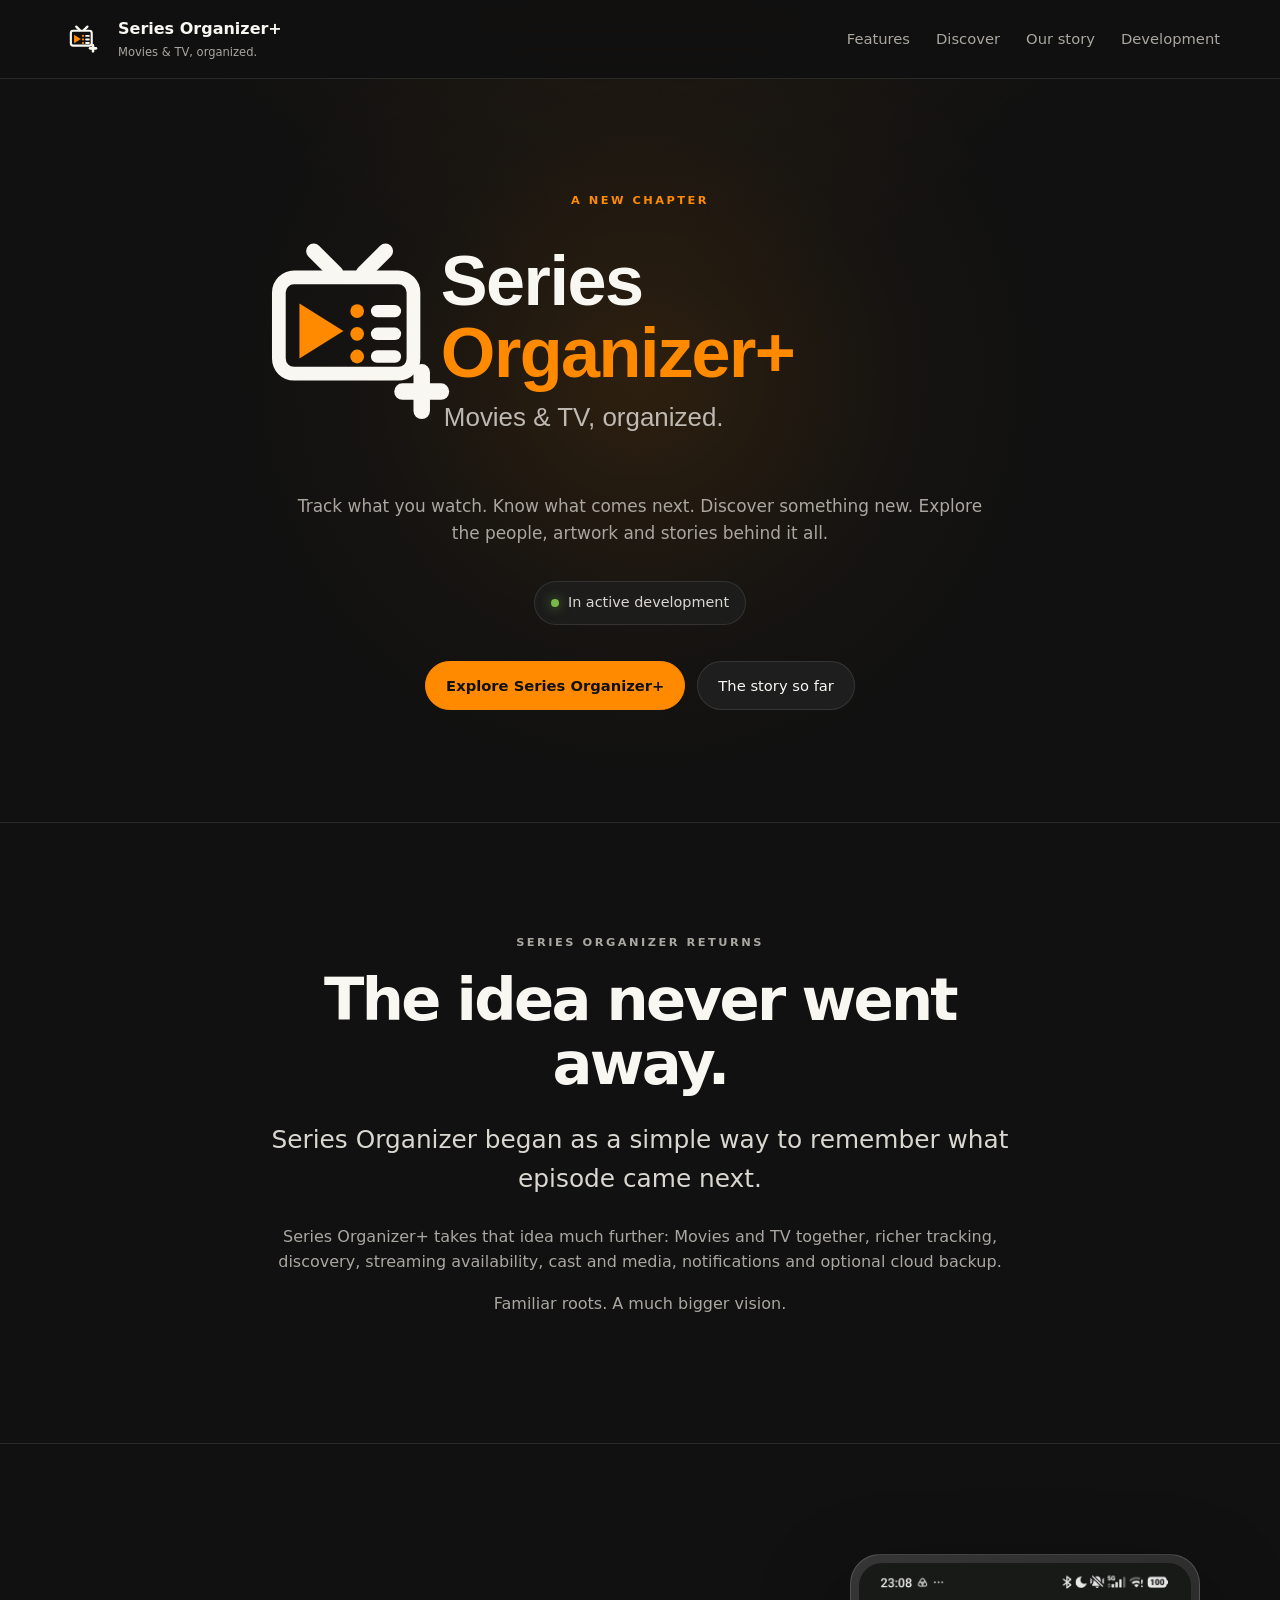
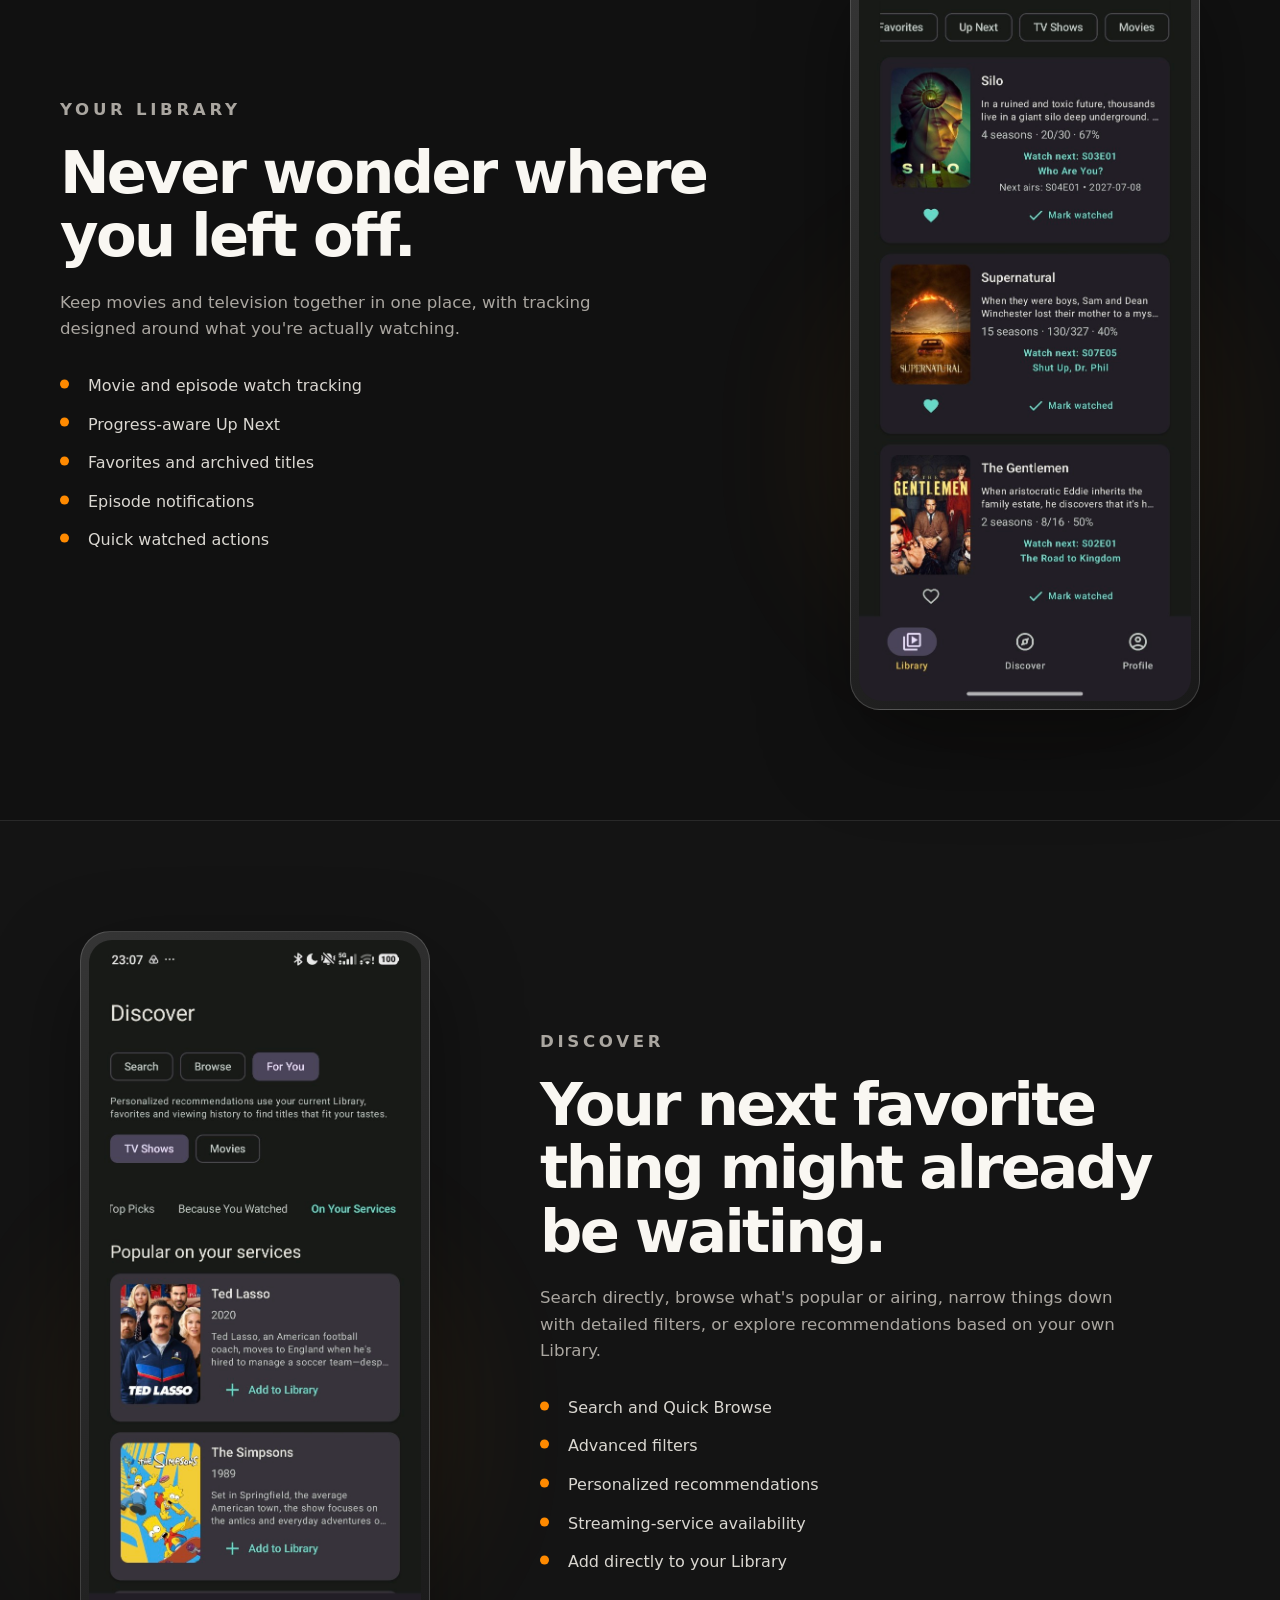
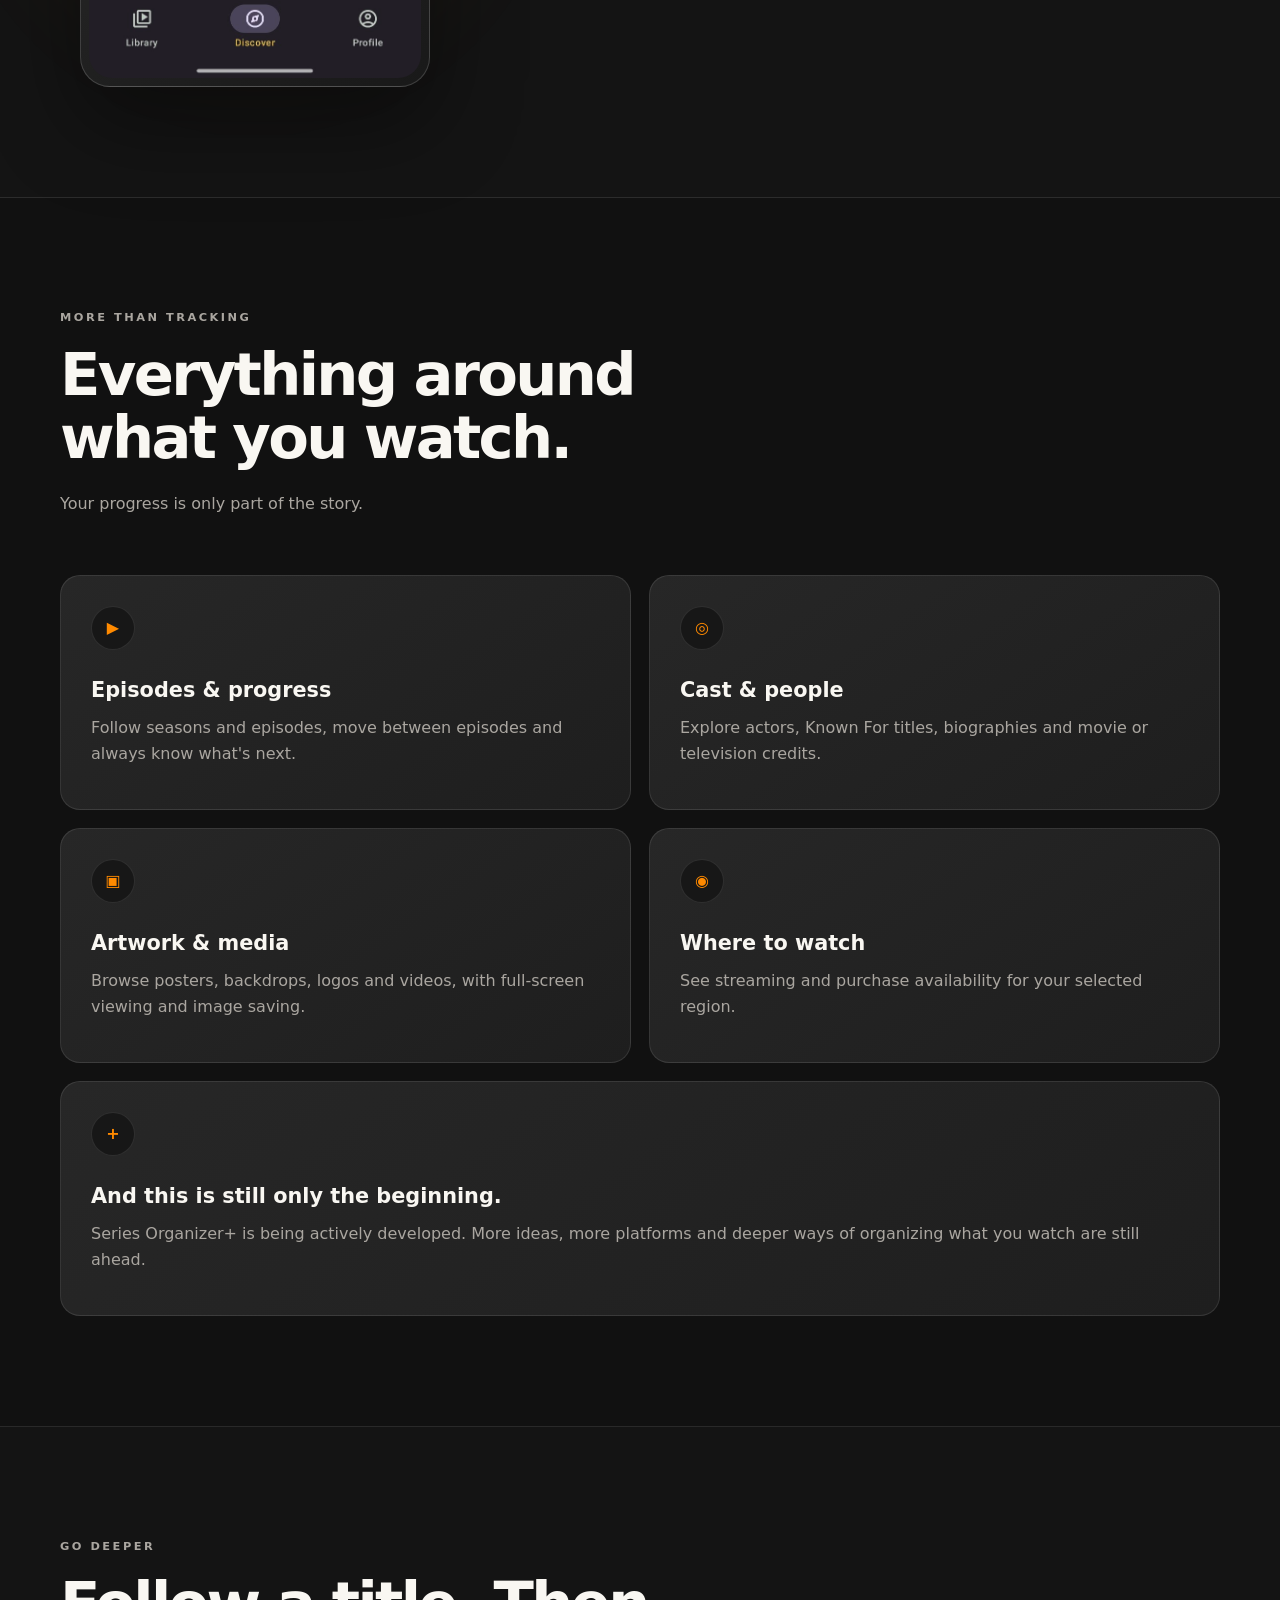
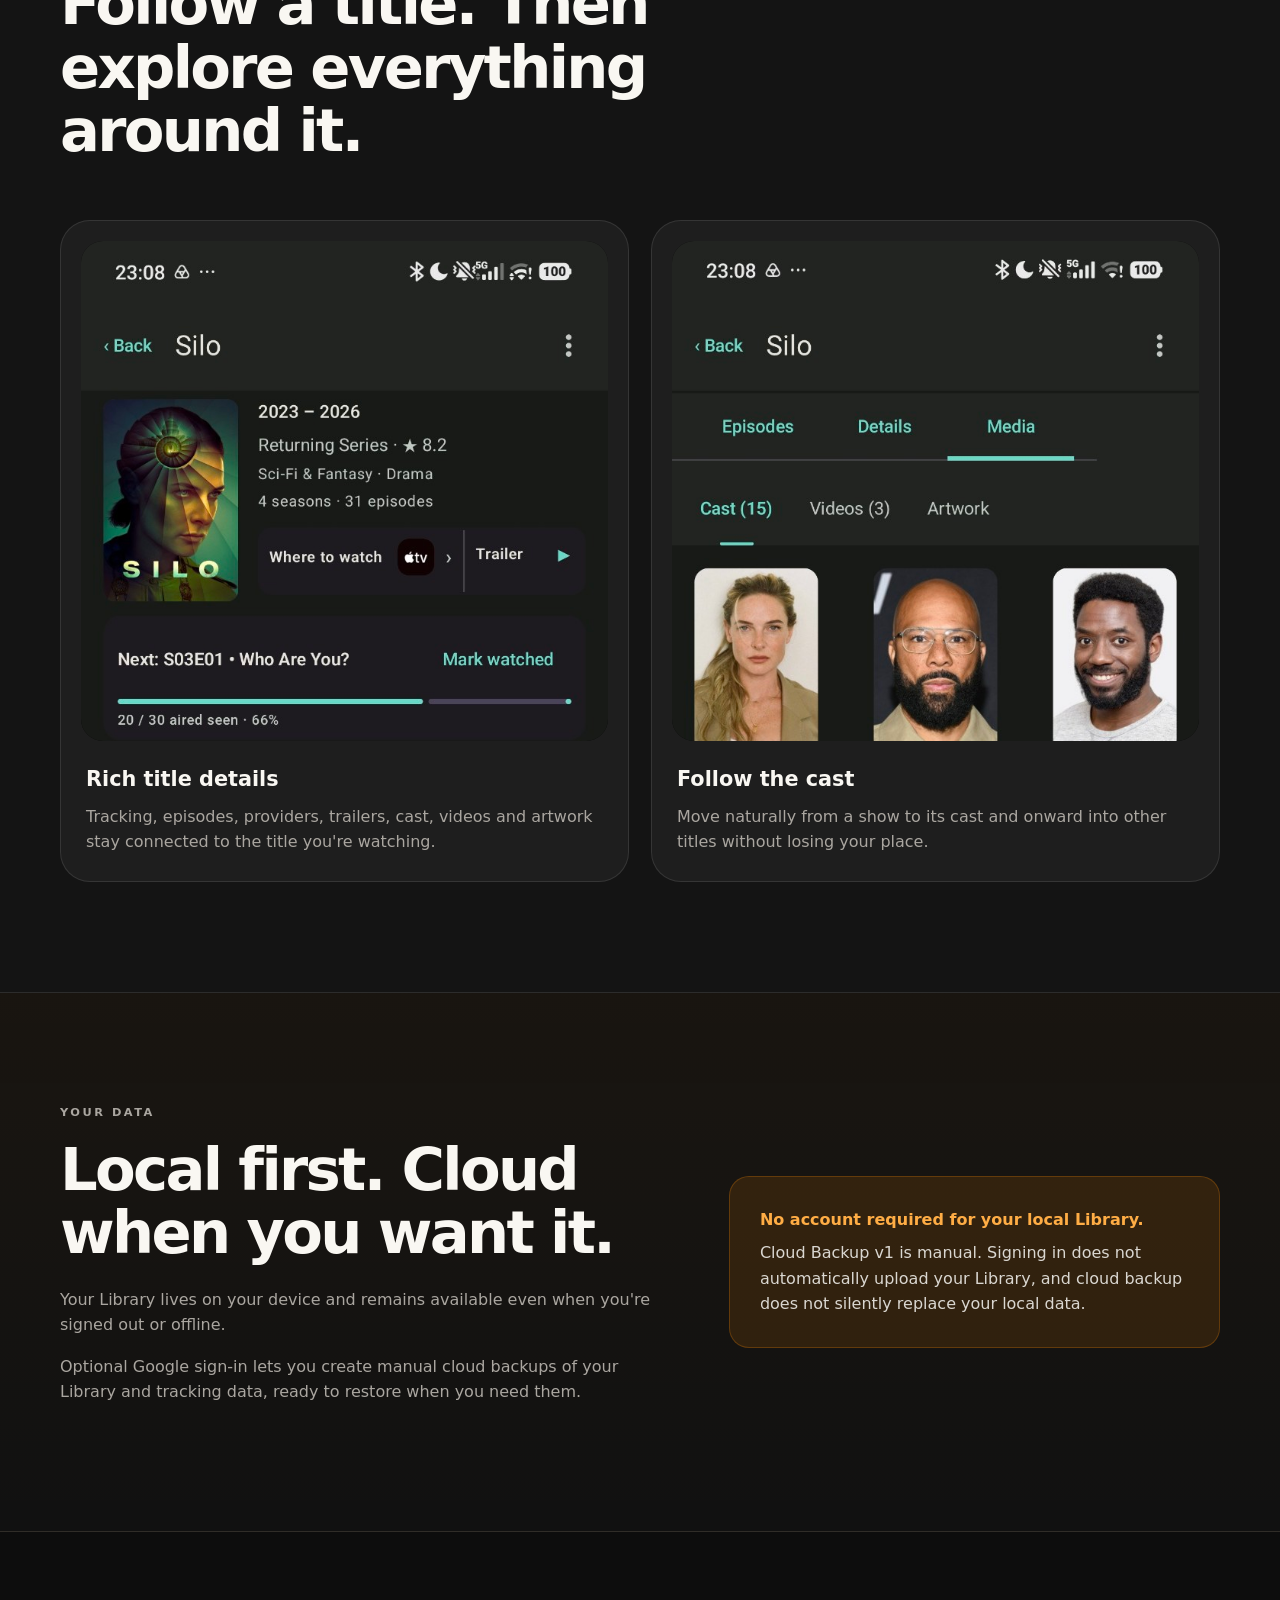
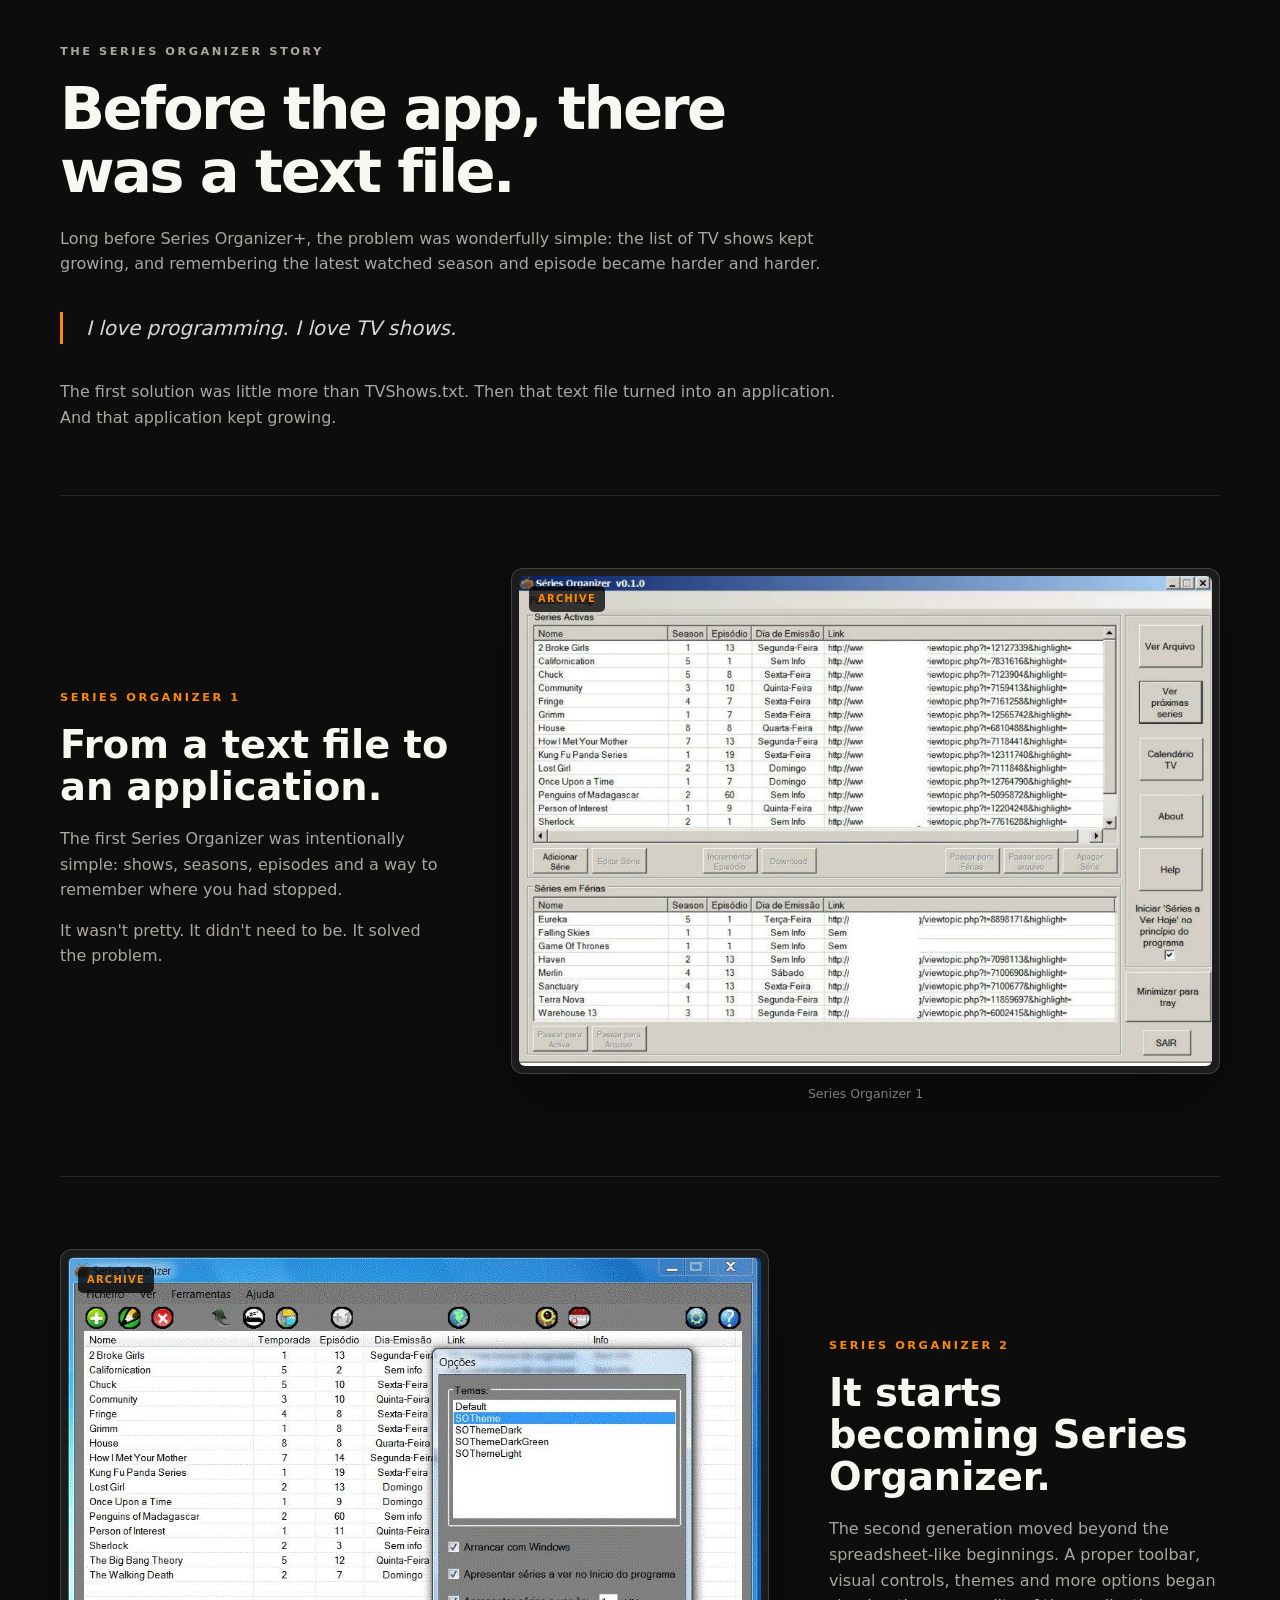
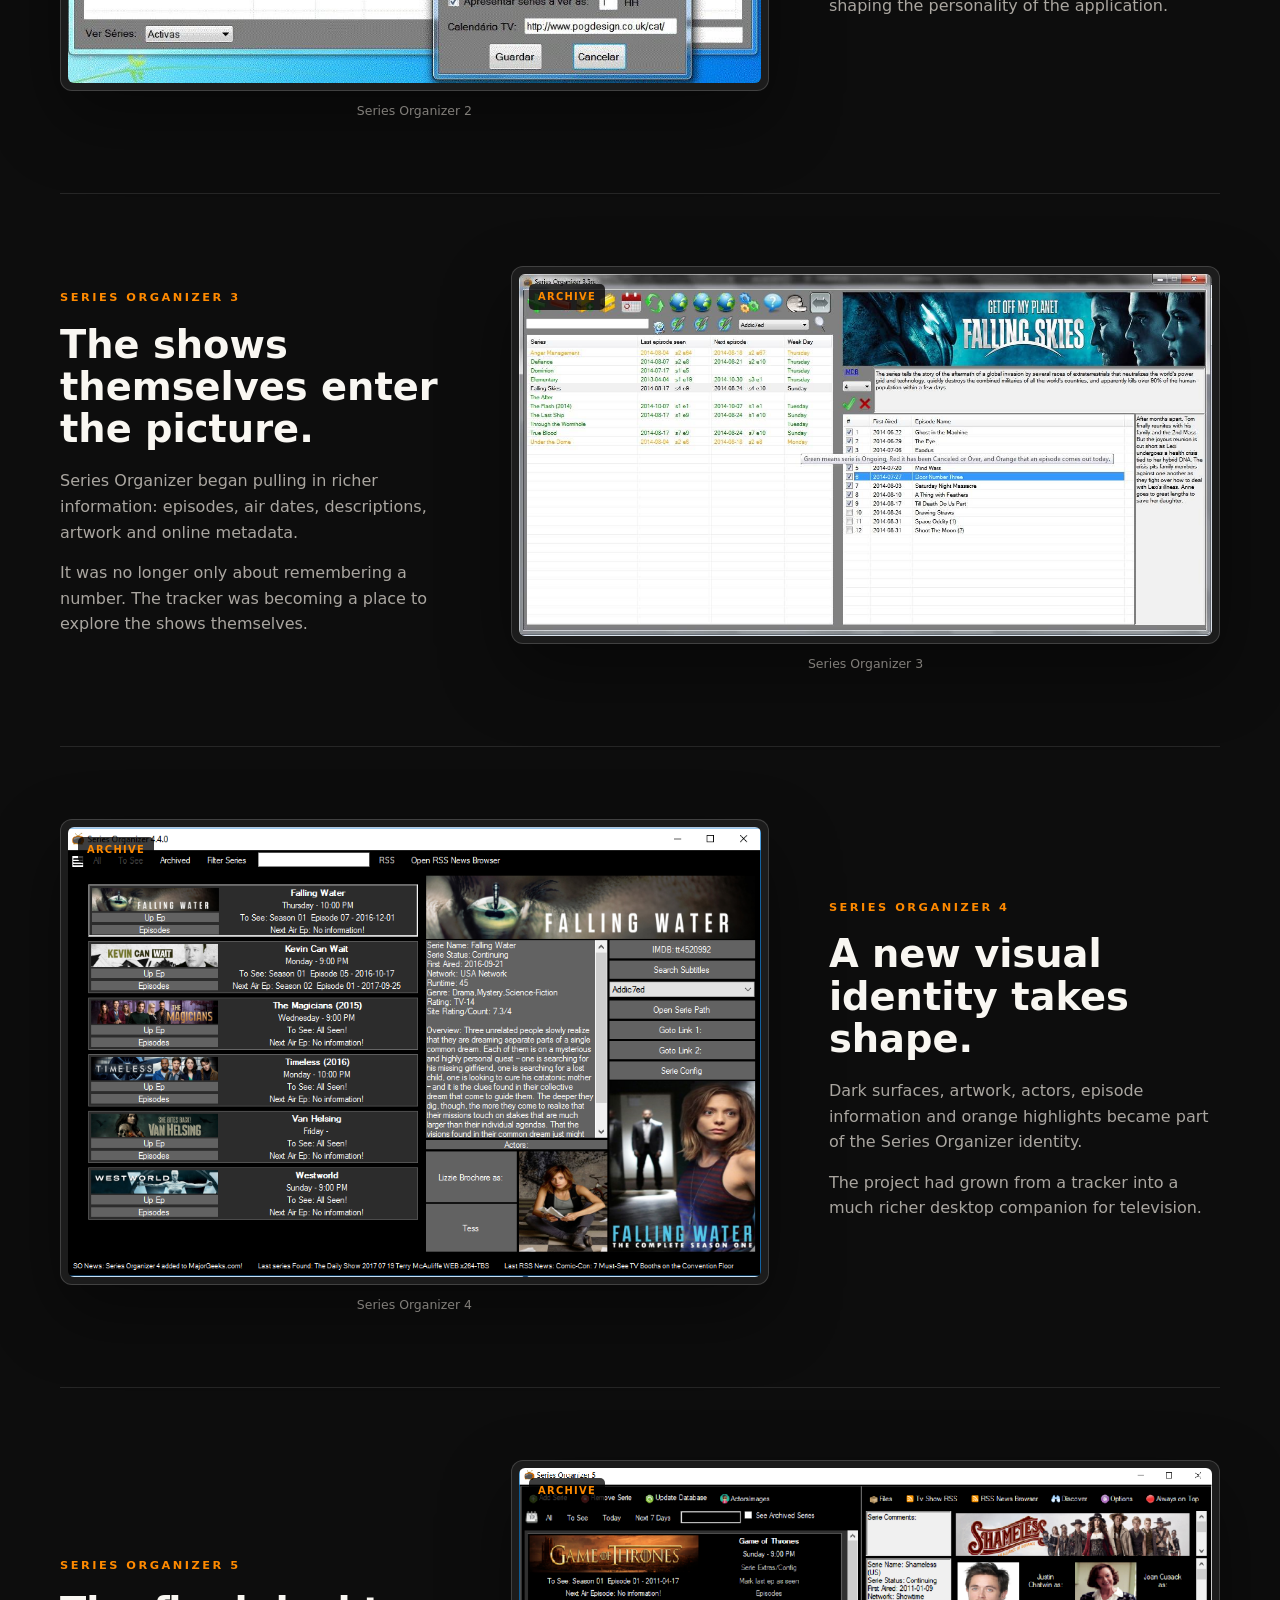
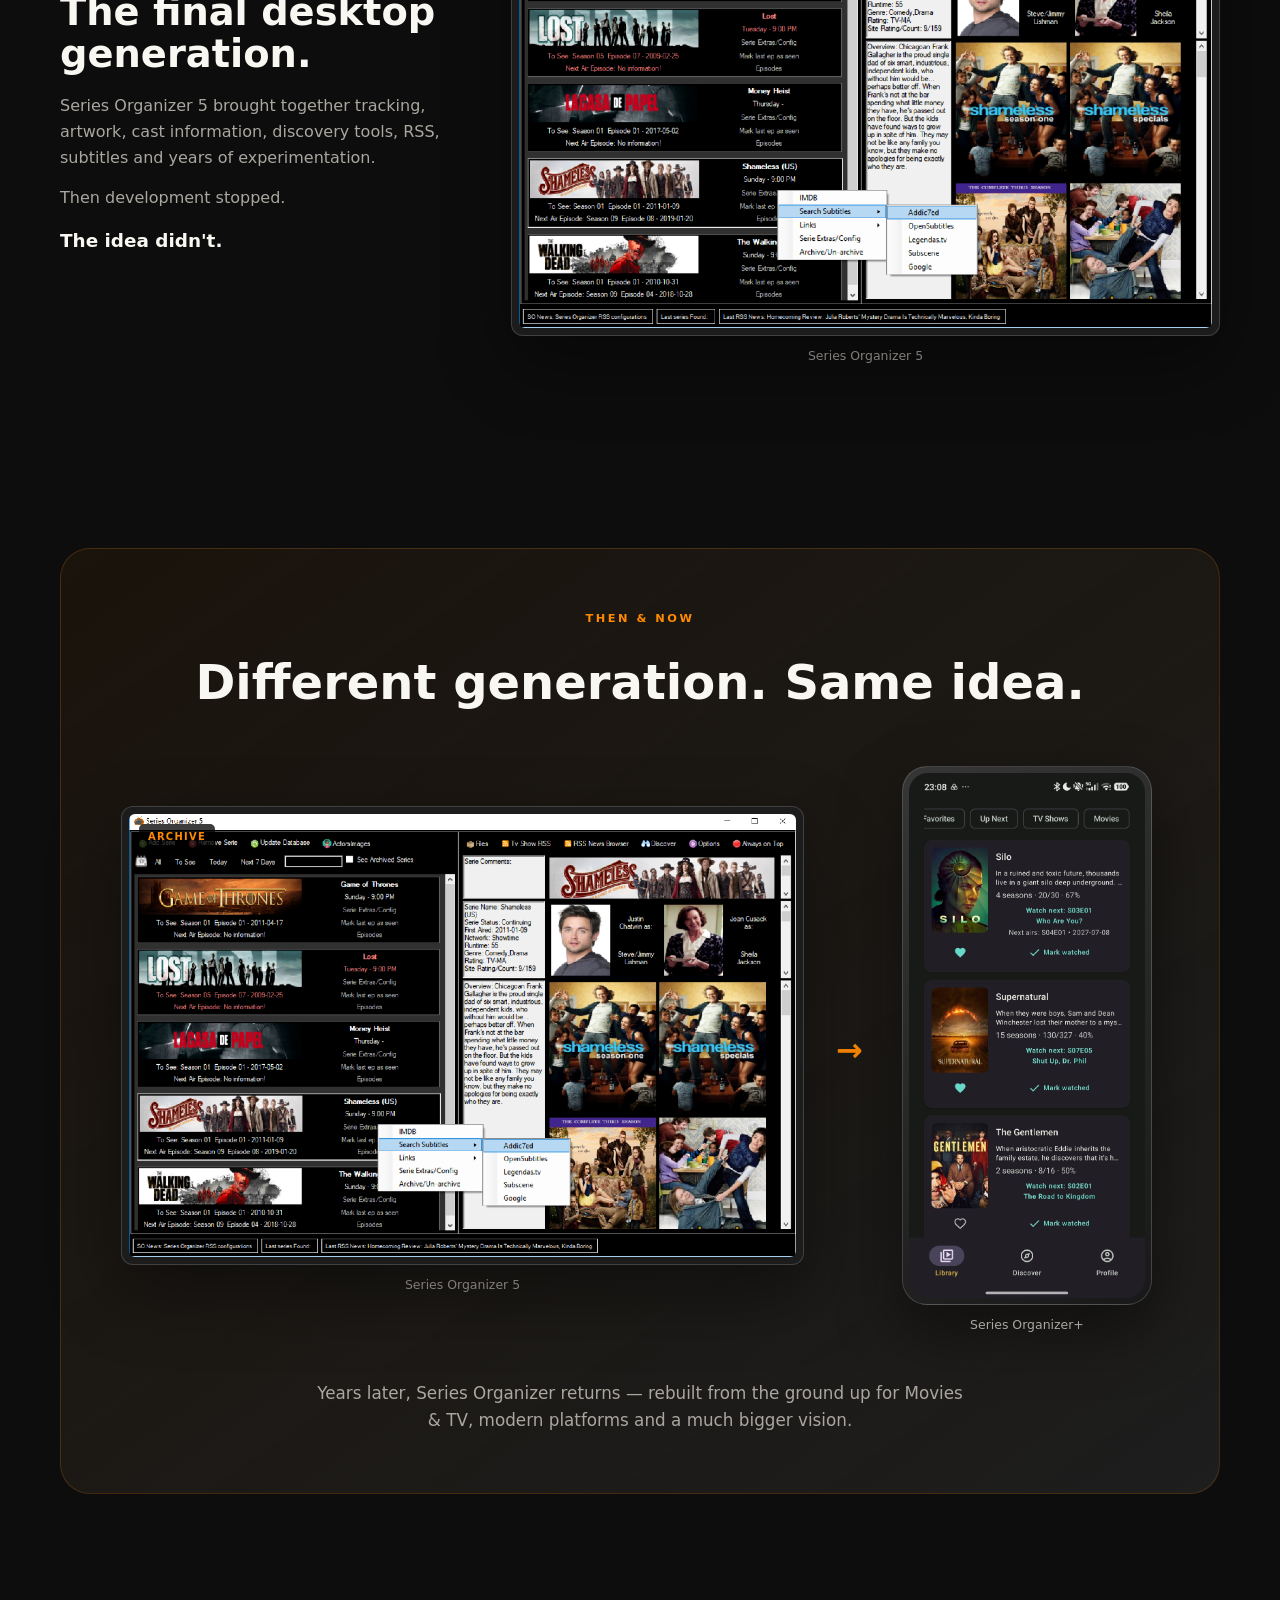
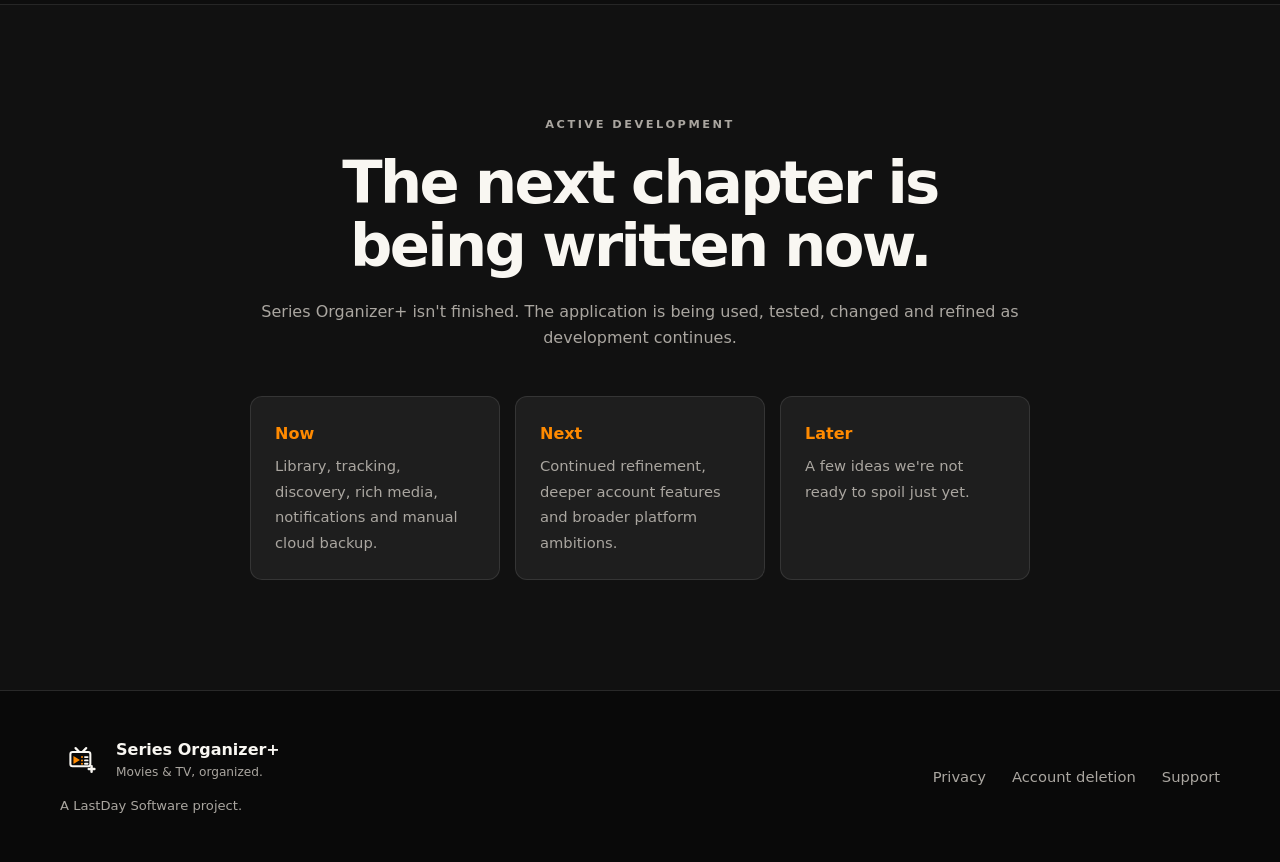
==== commit 3ec3d05b: "Corrected Last Day to LastDay" ====
--- a/index.html
+++ b/index.html
@@ -426,7 +426,7 @@
           <small>Movies &amp; TV, organized.</small>
         </div>
       </div>
-      <p>A Last Day Software project.</p>
+      <p>A LastDay Software project.</p>
     </div>
 
     <nav class="footer-links" aria-label="Footer navigation">
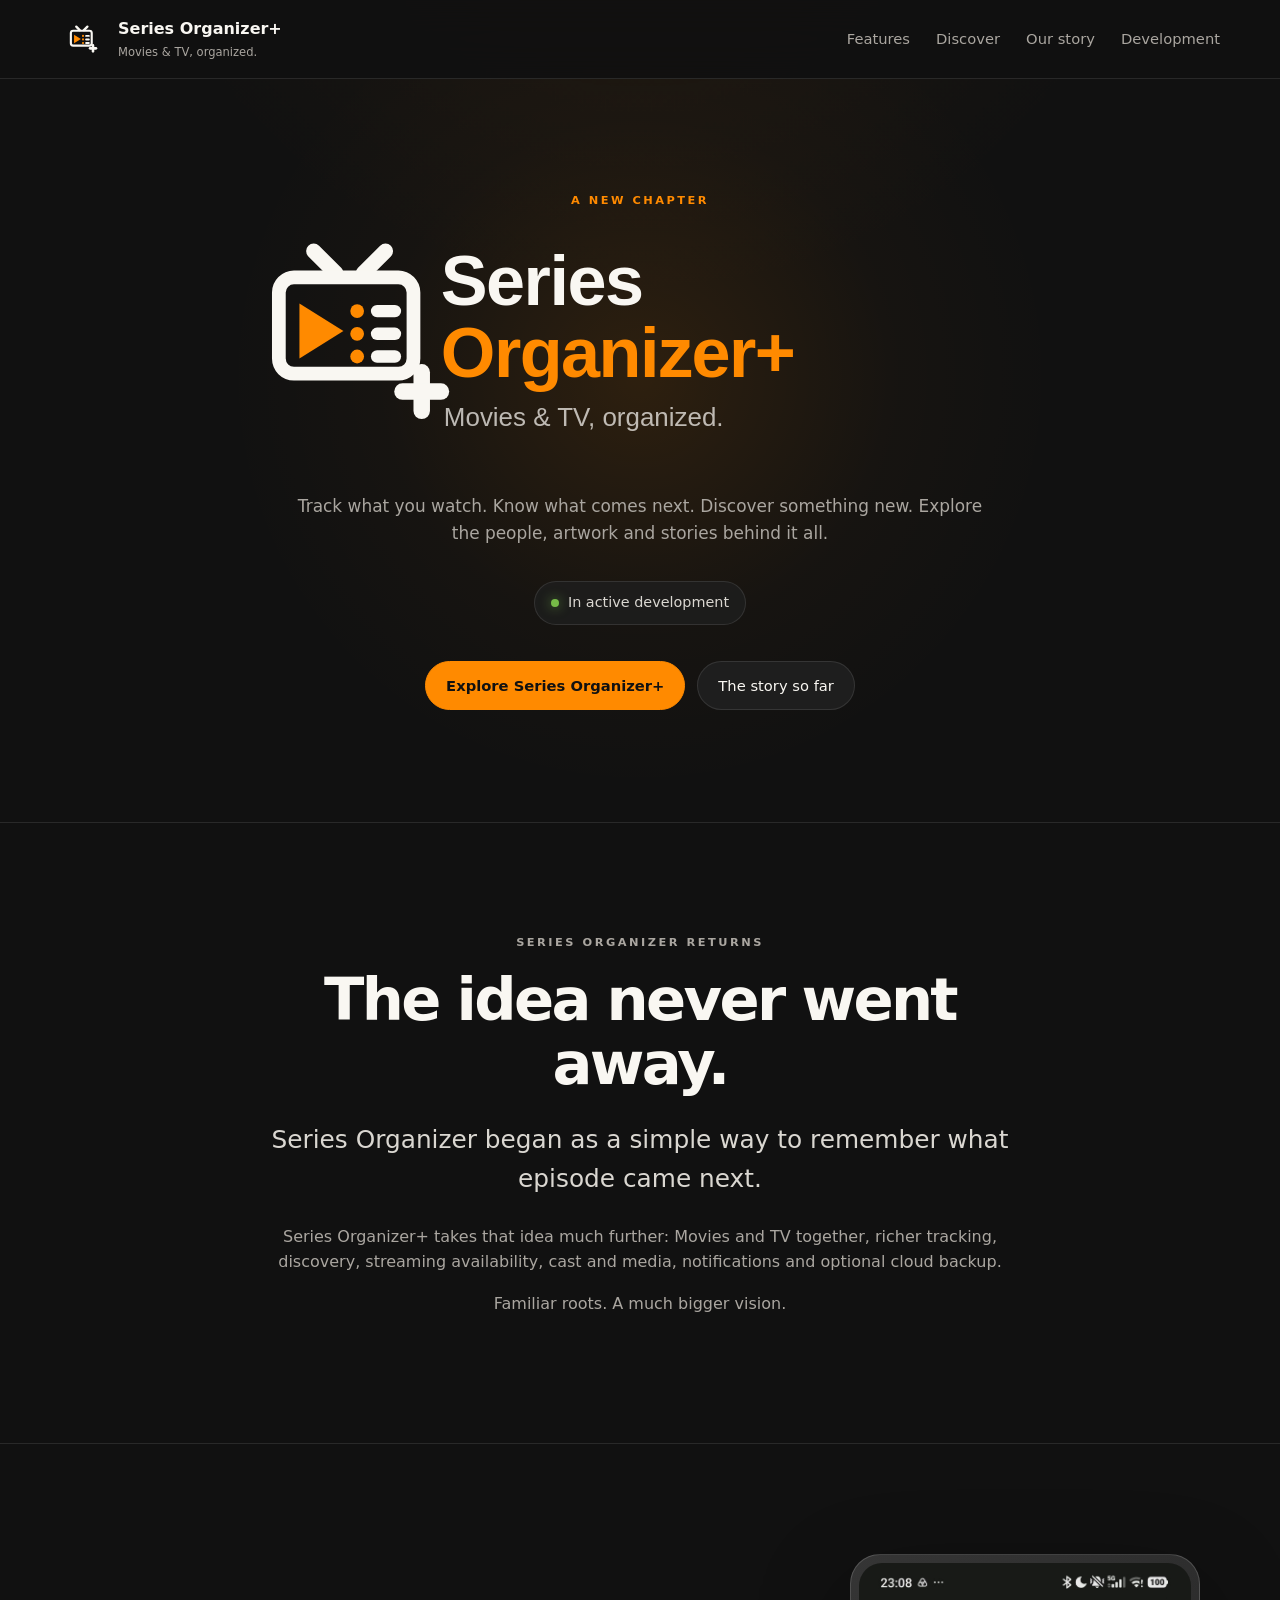
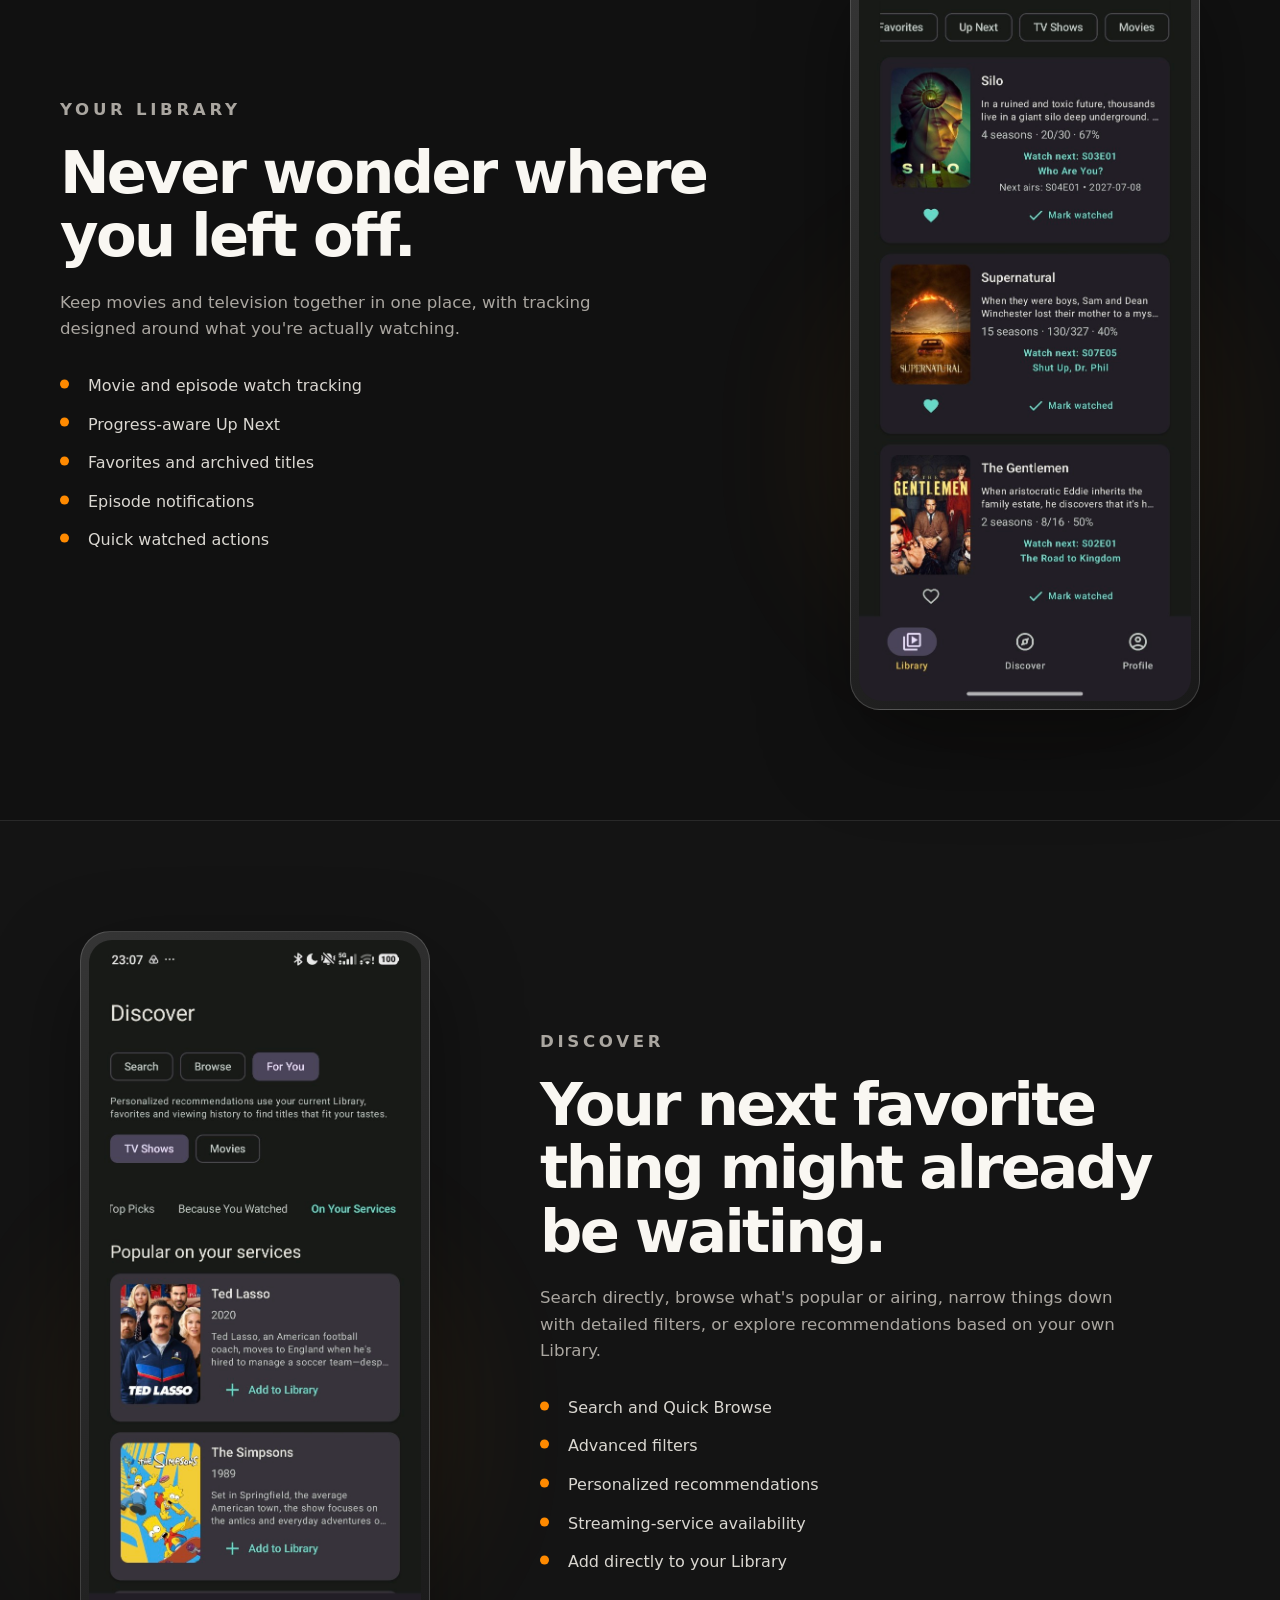
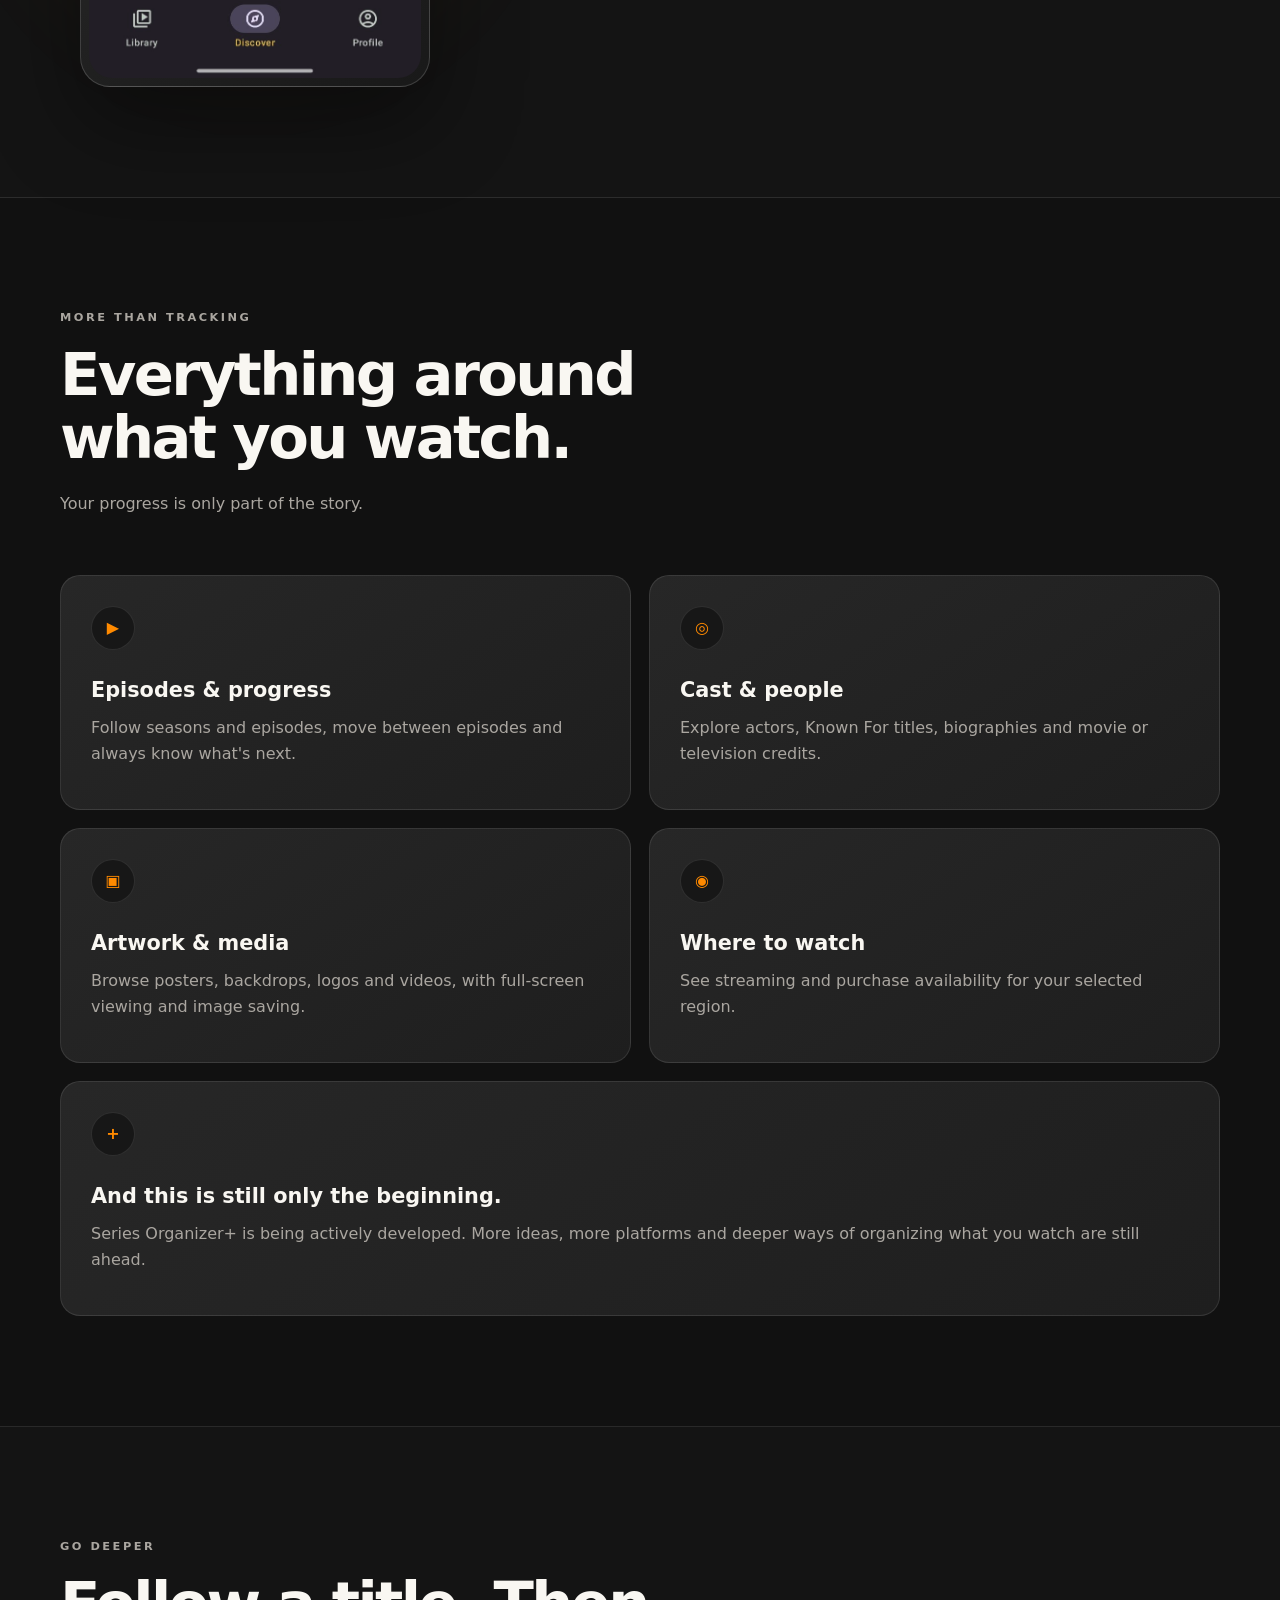
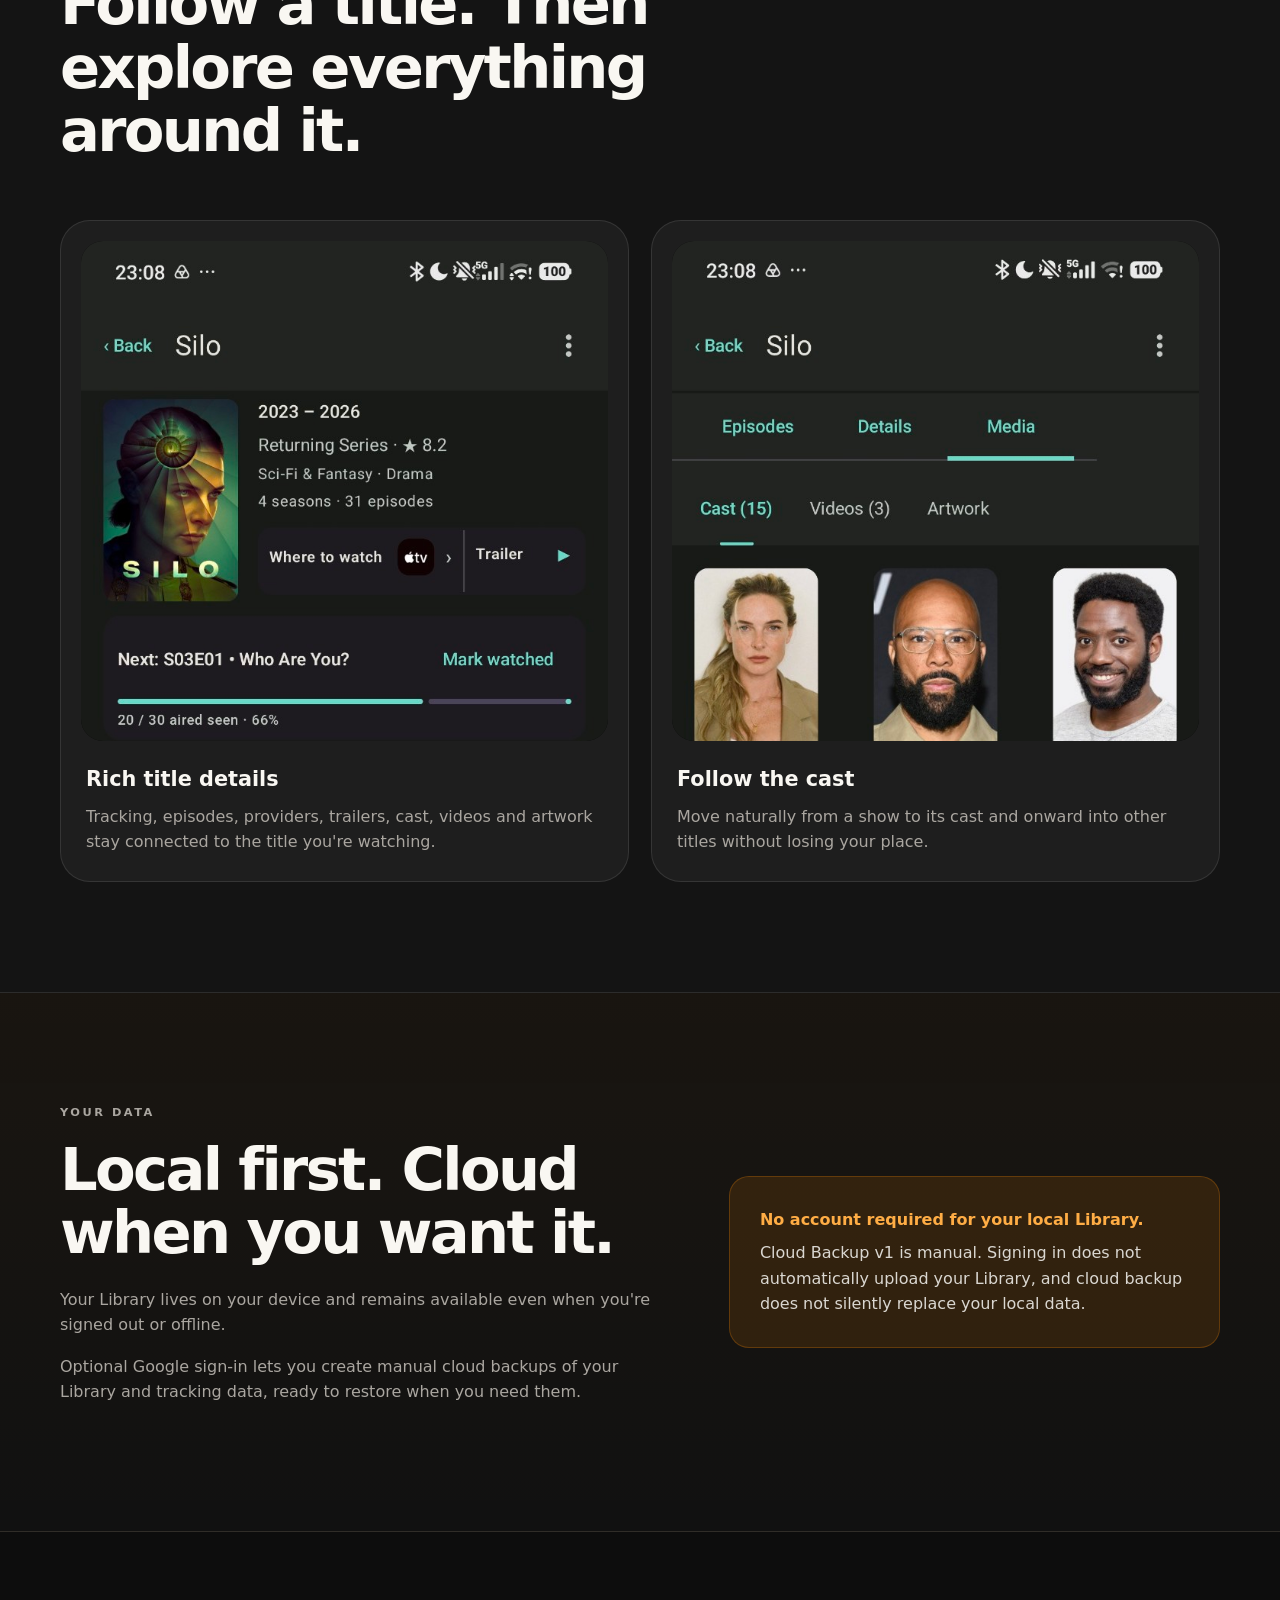
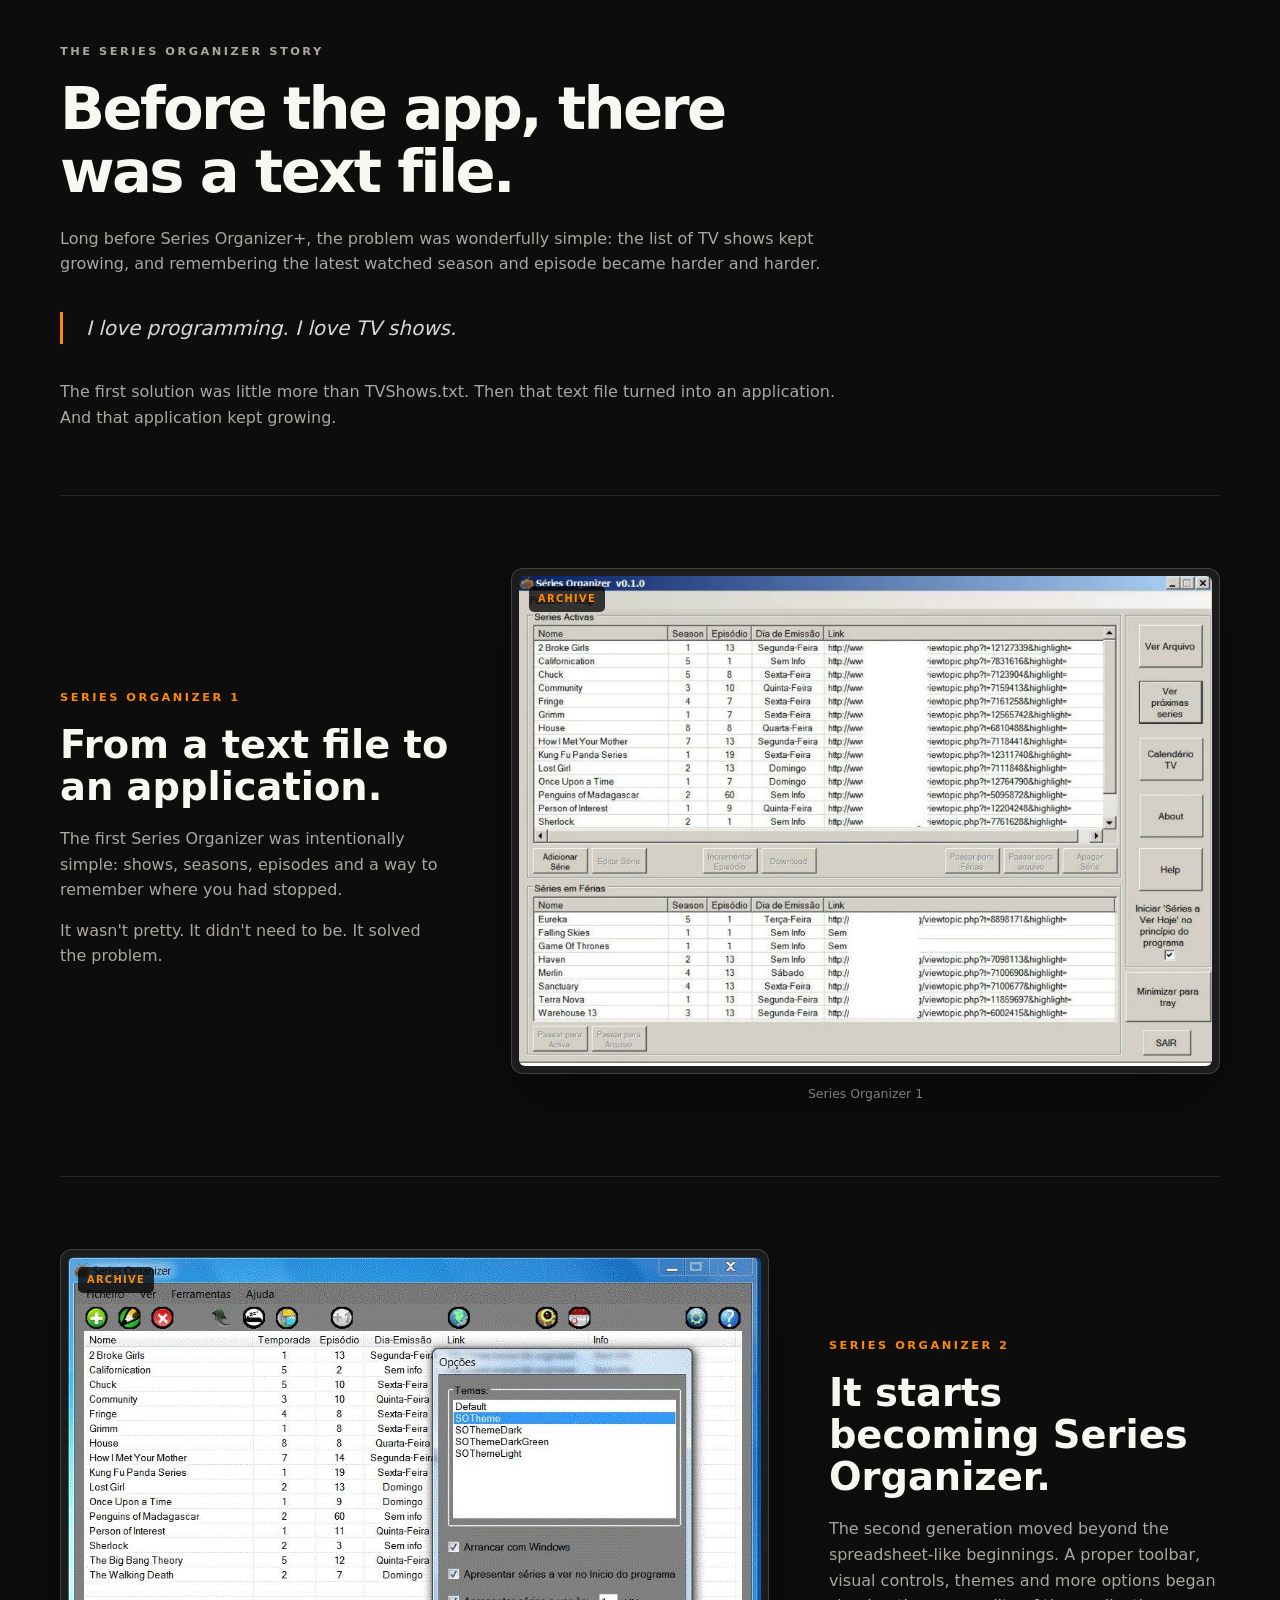
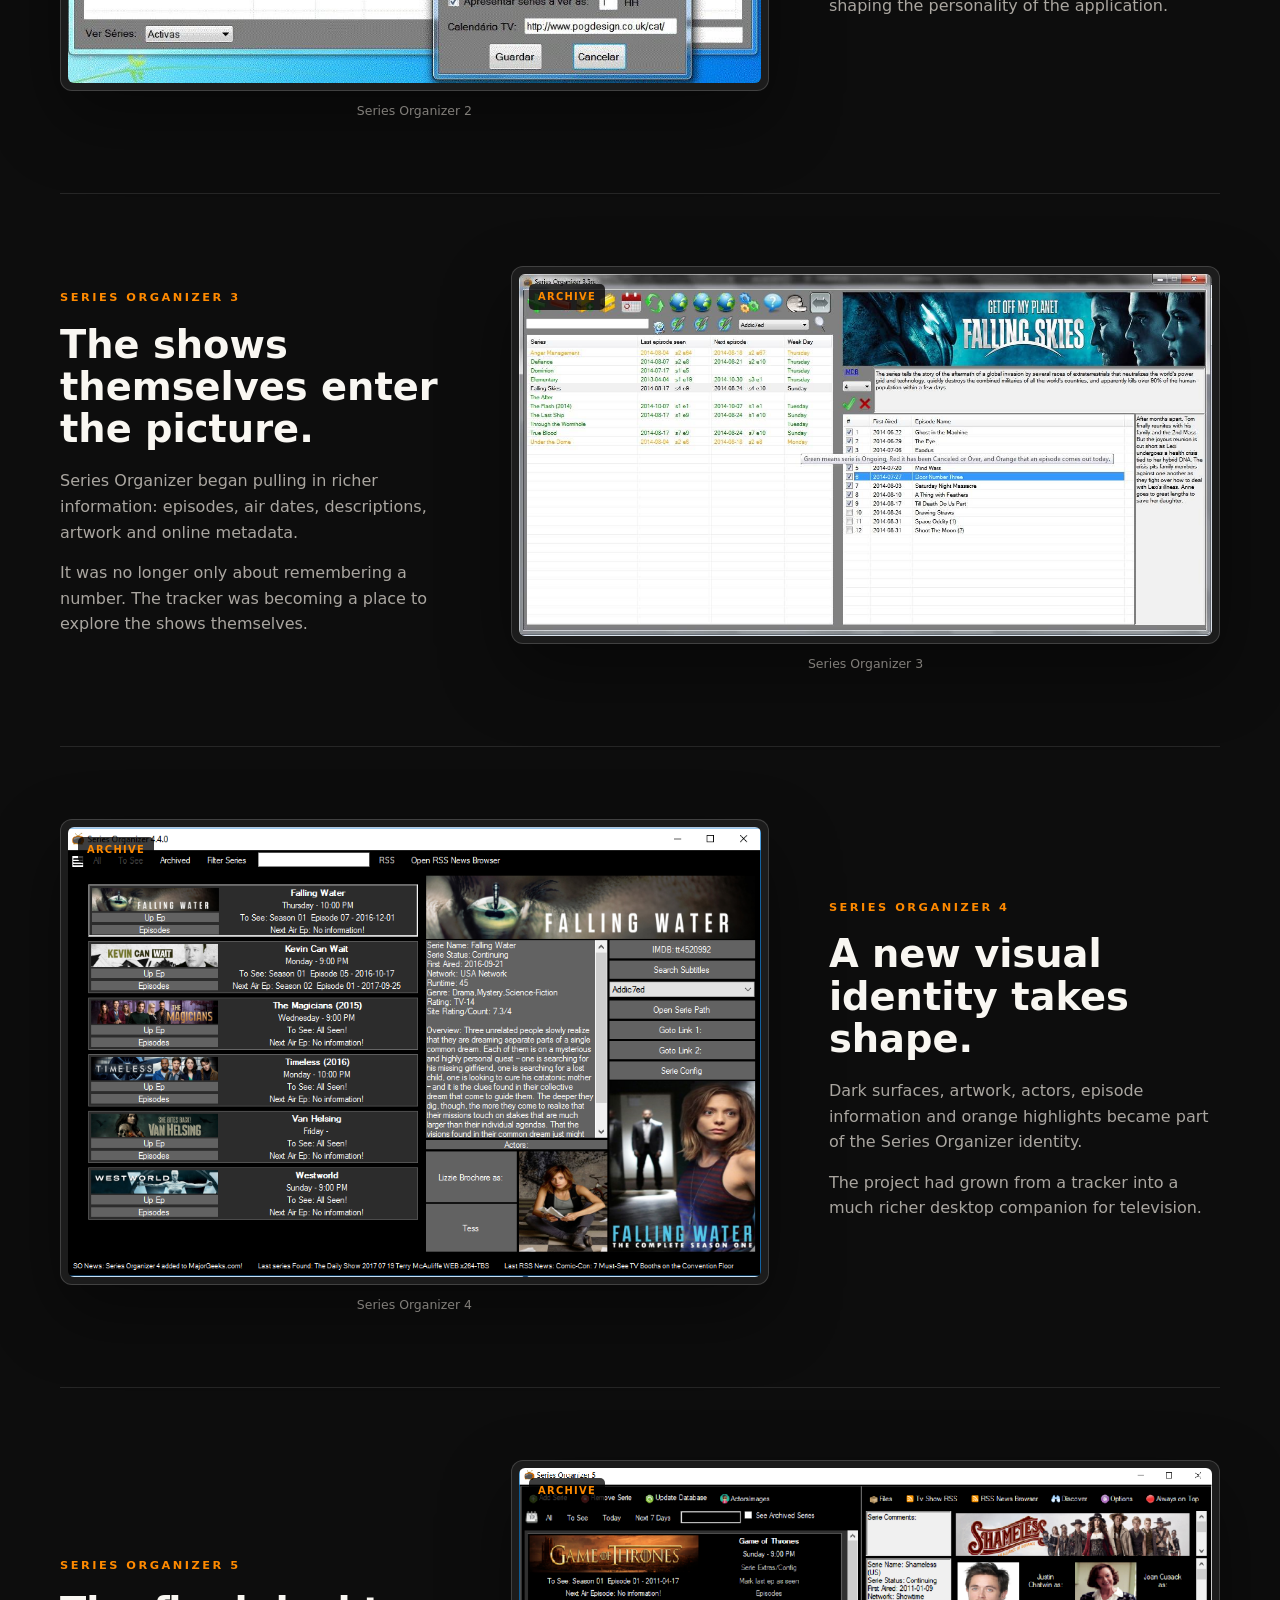
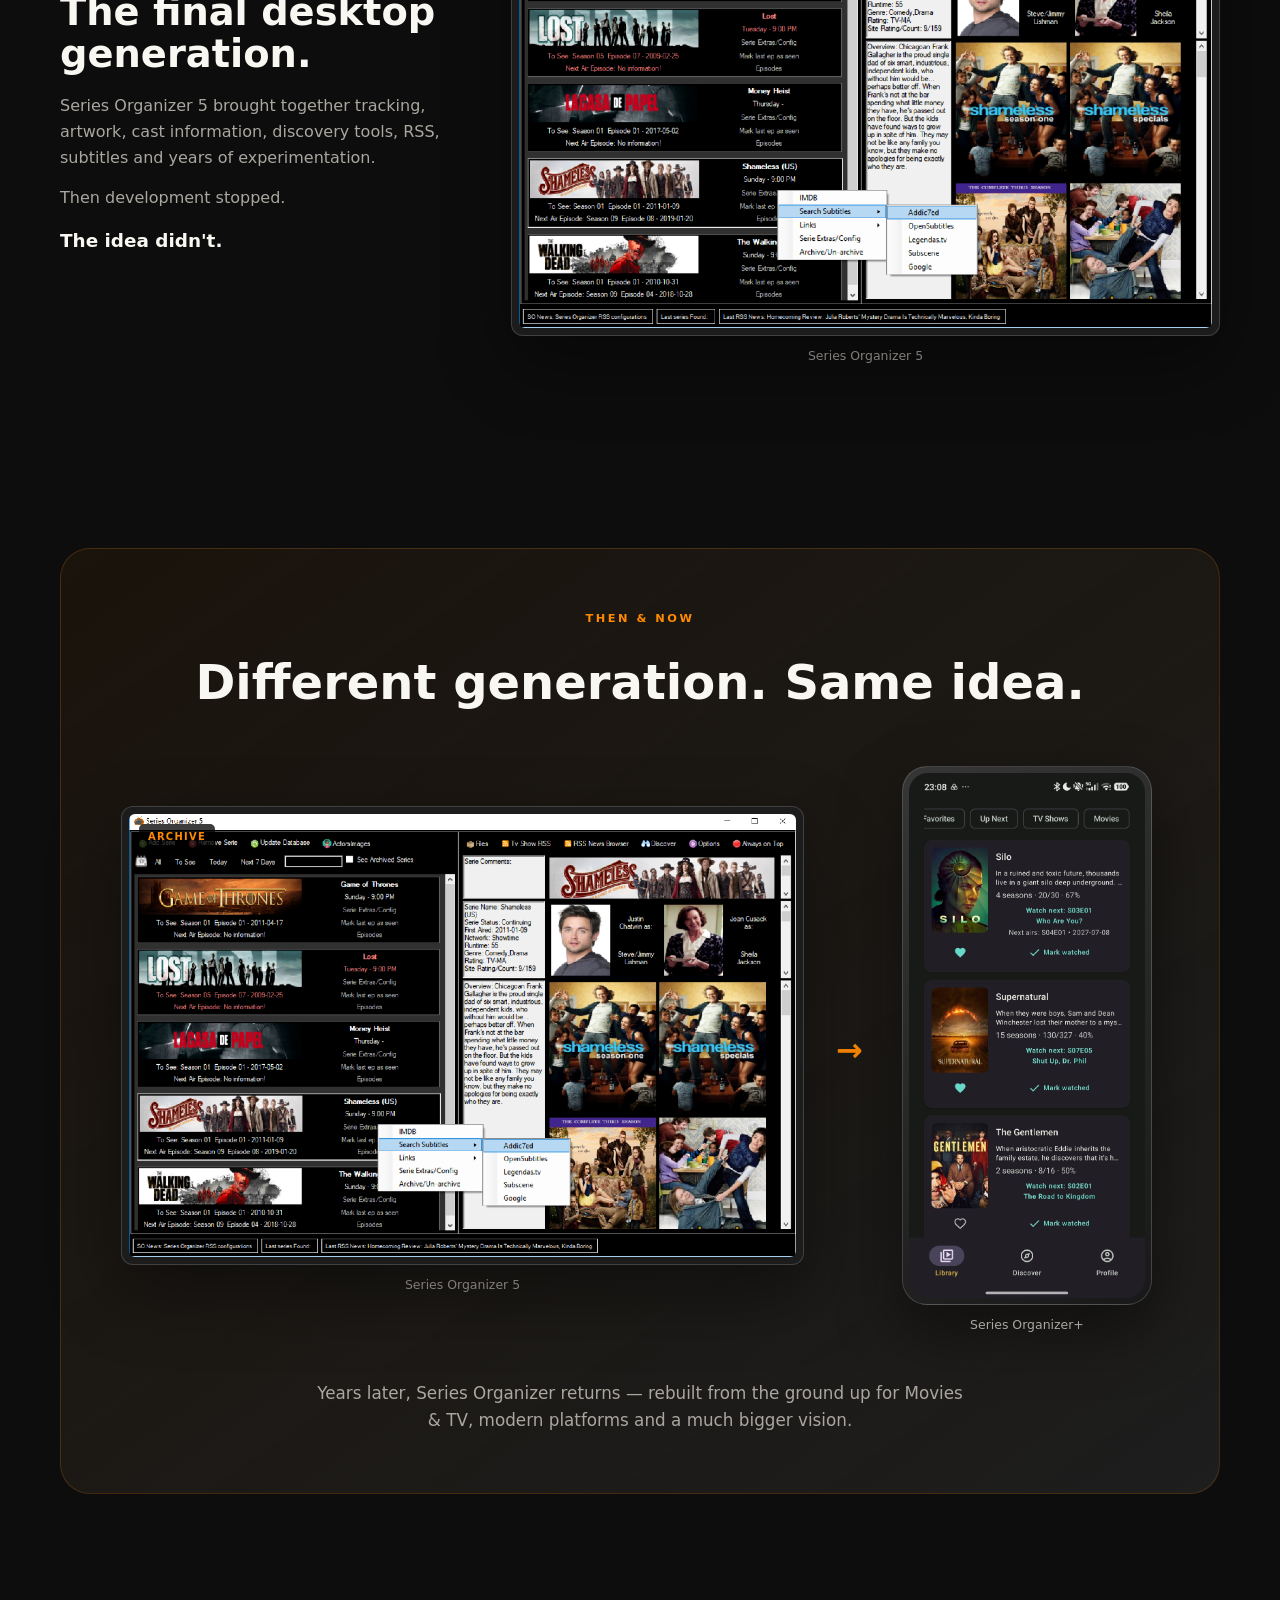
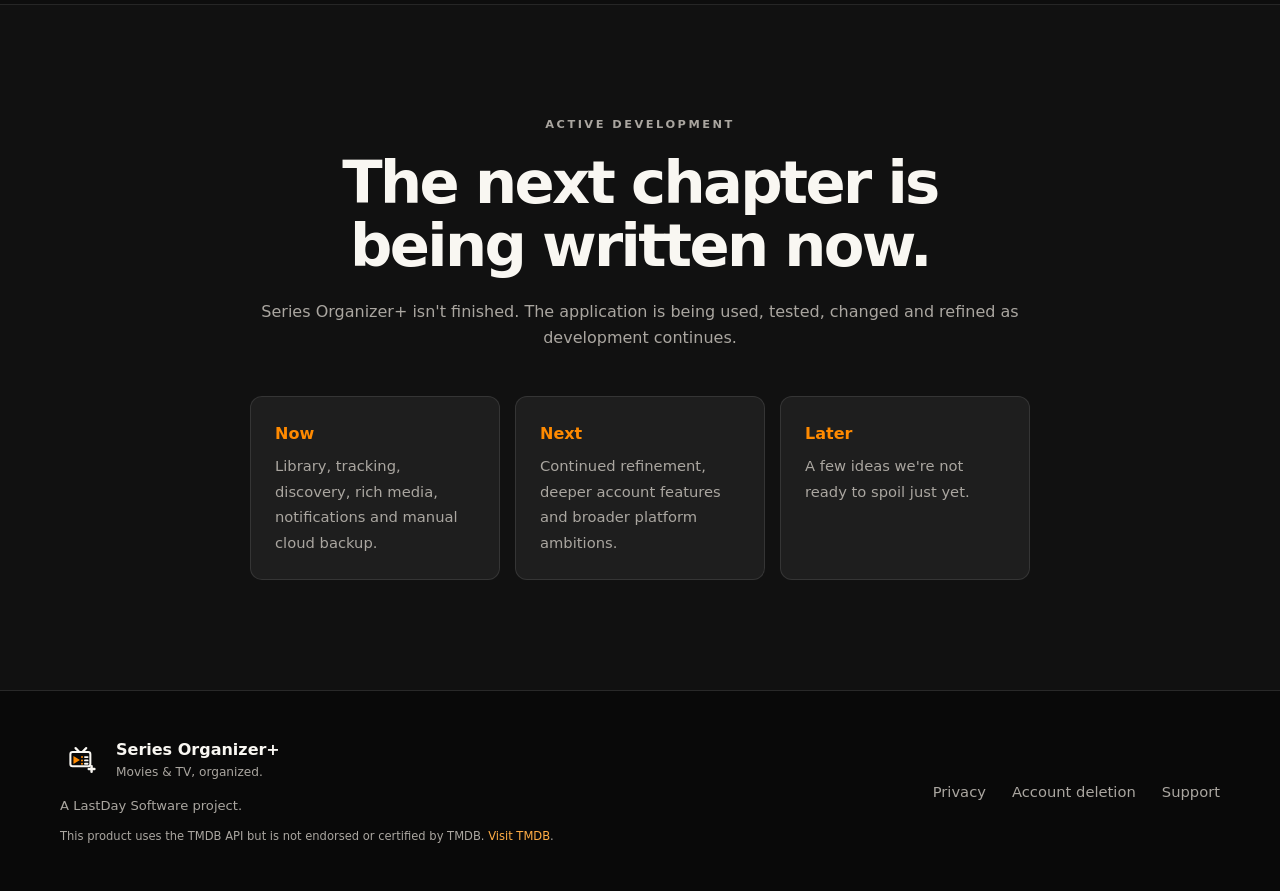
==== commit 7598cefa: "web release contact and attribution" ====
--- a/index.html
+++ b/index.html
@@ -9,10 +9,17 @@
 <link rel="stylesheet" href="styles.css" />
   <title>Series Organizer+ — Movies &amp; TV, organized.</title>
   <meta name="description" content="Series Organizer+ helps you track movies and TV shows, follow your progress, discover what to watch next, and keep everything organized." />
+  <link rel="canonical" href="https://seriesorganizer-web.lastdaysoftware.workers.dev/" />
   <meta property="og:title" content="Series Organizer+ — Movies & TV, organized." />
   <meta property="og:description" content="Track movies and TV, follow your progress, discover what's next and keep everything organized." />
   <meta property="og:type" content="website" />
-  <meta property="og:image" content="assets/brand/series-organizer-plus-full-dark.png" />
+  <meta property="og:url" content="https://seriesorganizer-web.lastdaysoftware.workers.dev/" />
+  <meta property="og:site_name" content="Series Organizer+" />
+  <meta property="og:image" content="https://seriesorganizer-web.lastdaysoftware.workers.dev/assets/brand/series-organizer-plus-full-dark.png" />
+  <meta name="twitter:card" content="summary_large_image" />
+  <meta name="twitter:title" content="Series Organizer+ — Movies & TV, organized." />
+  <meta name="twitter:description" content="Track movies and TV, follow your progress, discover what's next and keep everything organized." />
+  <meta name="twitter:image" content="https://seriesorganizer-web.lastdaysoftware.workers.dev/assets/brand/series-organizer-plus-full-dark.png" />
 </head>
 <body>
   <header class="site-header">
@@ -427,6 +434,10 @@
         </div>
       </div>
       <p>A LastDay Software project.</p>
+      <p class="tmdb-attribution">
+        This product uses the TMDB API but is not endorsed or certified by TMDB.
+        <a href="https://www.themoviedb.org/">Visit TMDB</a>.
+      </p>
     </div>
 
     <nav class="footer-links" aria-label="Footer navigation">
--- a/styles.css
+++ b/styles.css
@@ -815,6 +815,16 @@
   font-size: 0.82rem;
 }
 
+.footer-brand .tmdb-attribution {
+  max-width: 590px;
+  font-size: 0.72rem;
+  line-height: 1.55;
+}
+
+.tmdb-attribution a {
+  color: var(--orange-light);
+}
+
 /* Responsive */
 
 @media (max-width: 850px) {
@@ -909,3 +919,17 @@
     display: none;
   }
 }
+
+@media (prefers-reduced-motion: reduce) {
+  html {
+    scroll-behavior: auto;
+  }
+
+  *,
+  *::before,
+  *::after {
+    animation-duration: 0.01ms !important;
+    animation-iteration-count: 1 !important;
+    transition-duration: 0.01ms !important;
+  }
+}
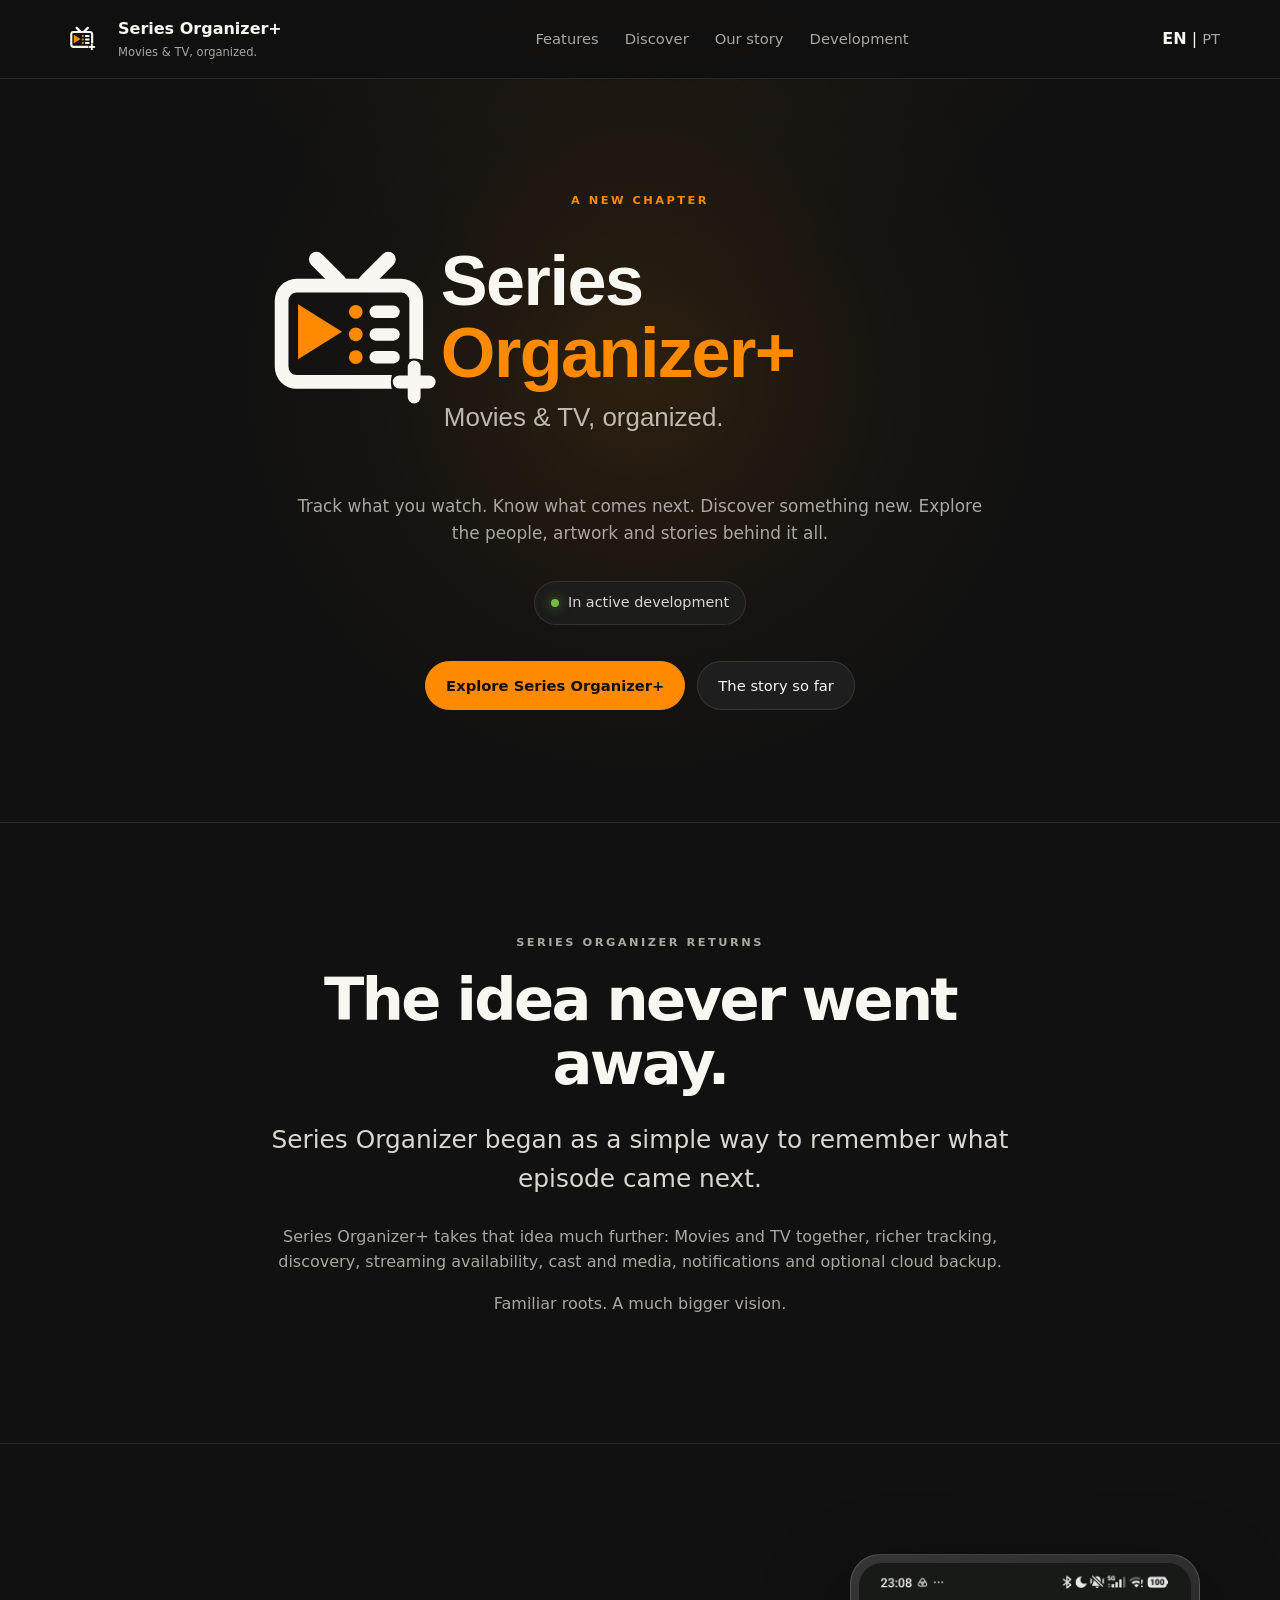
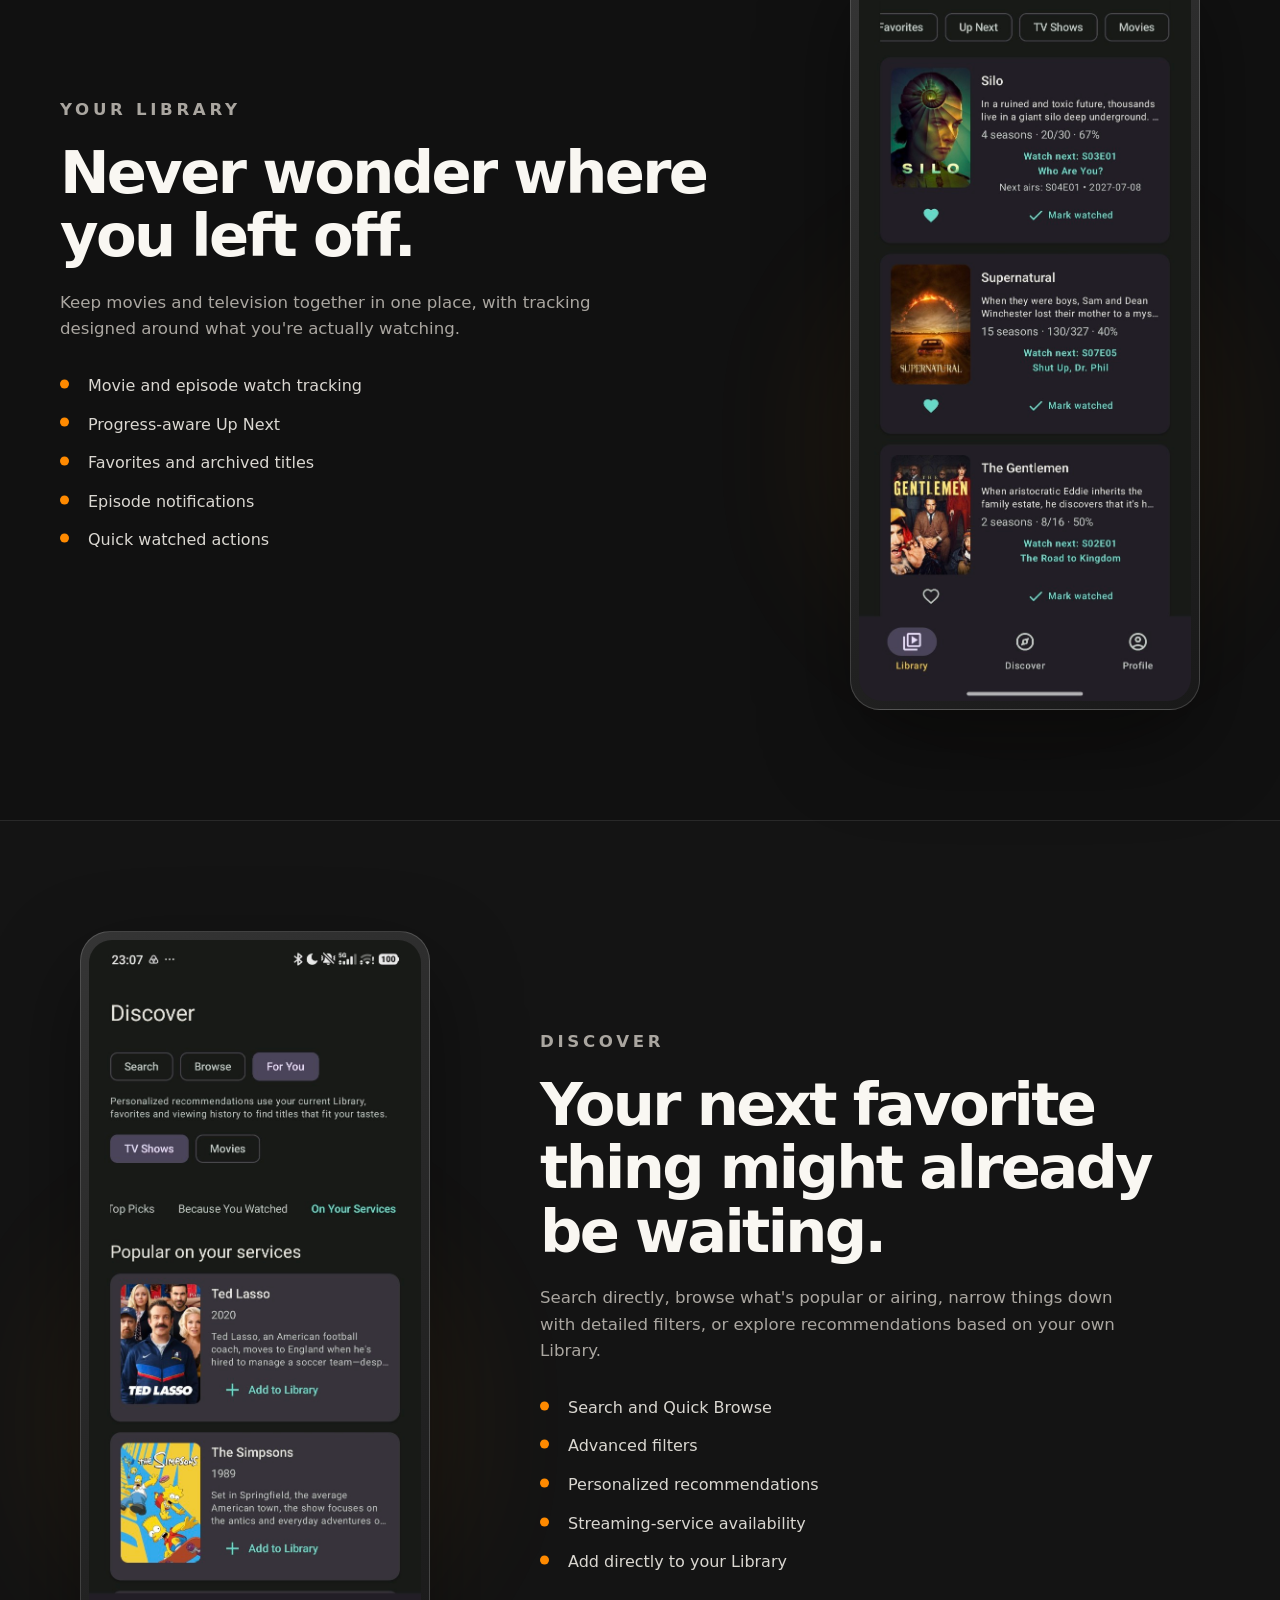
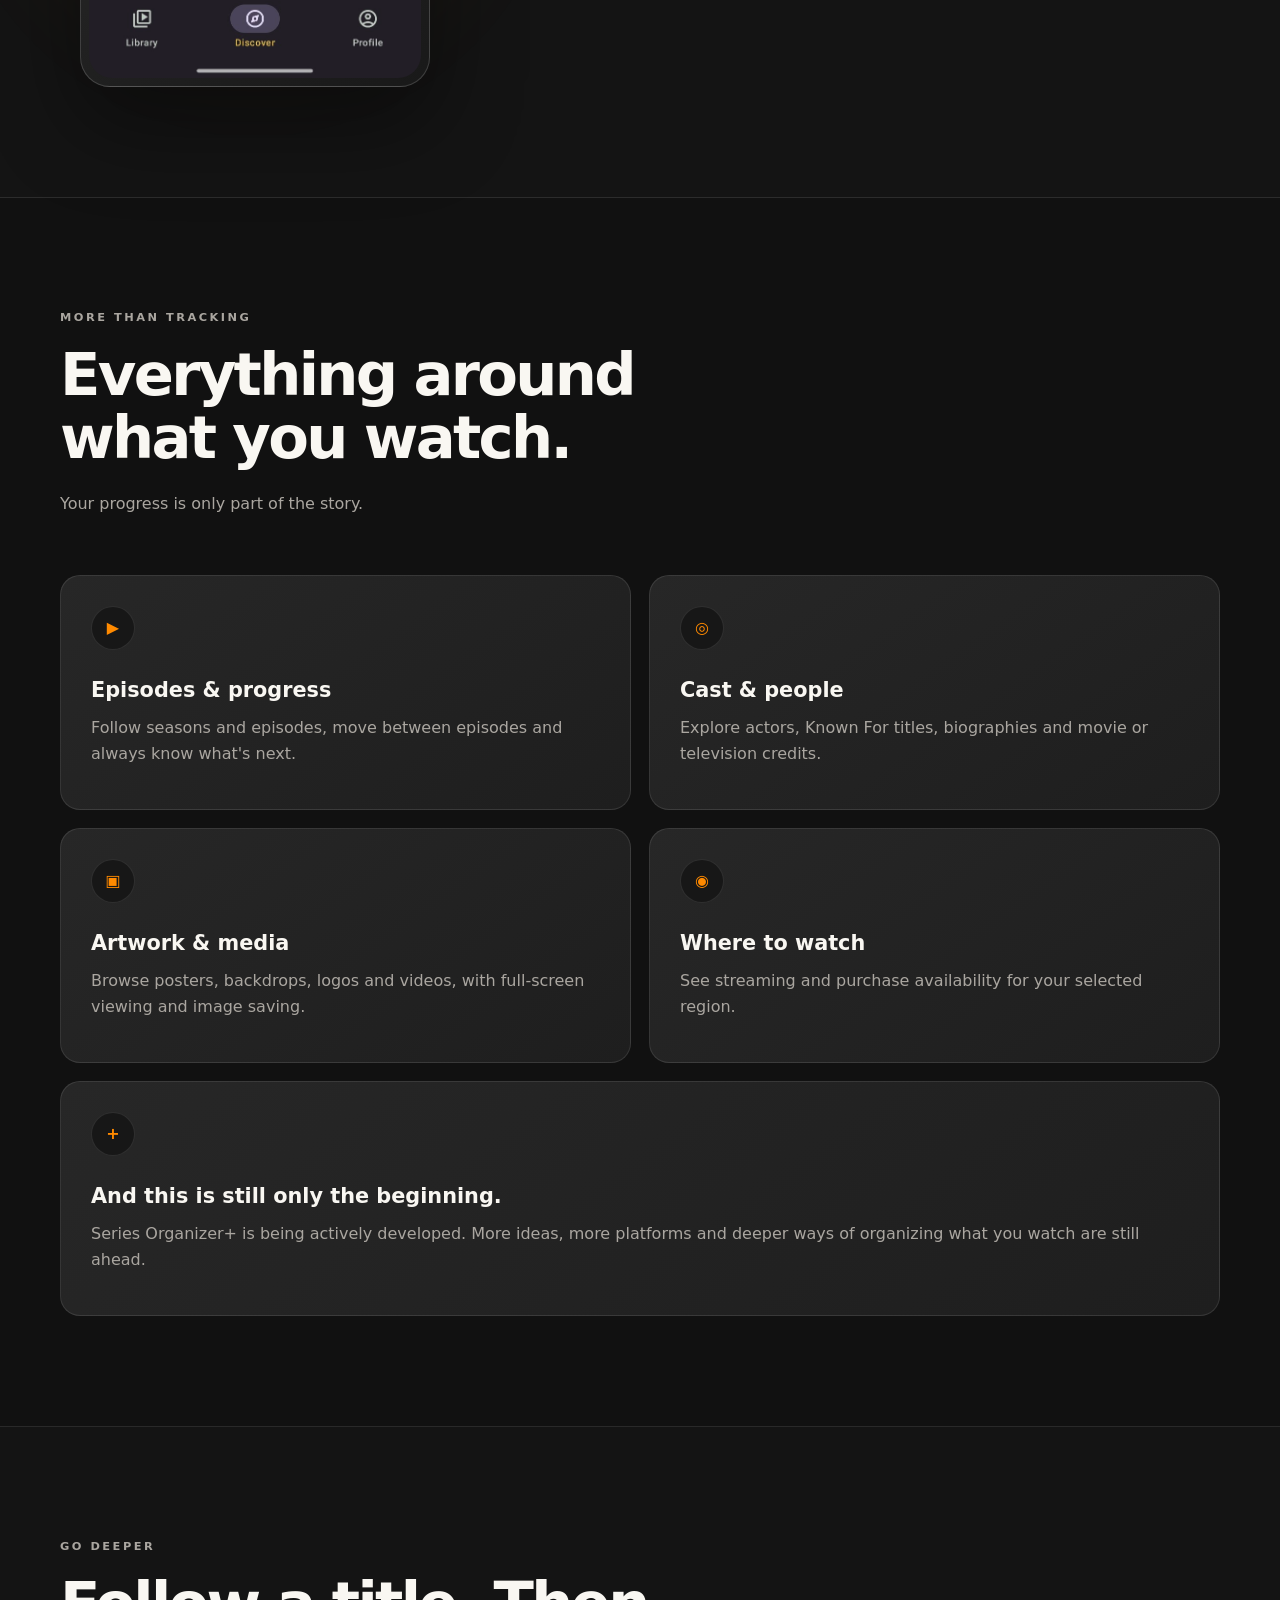
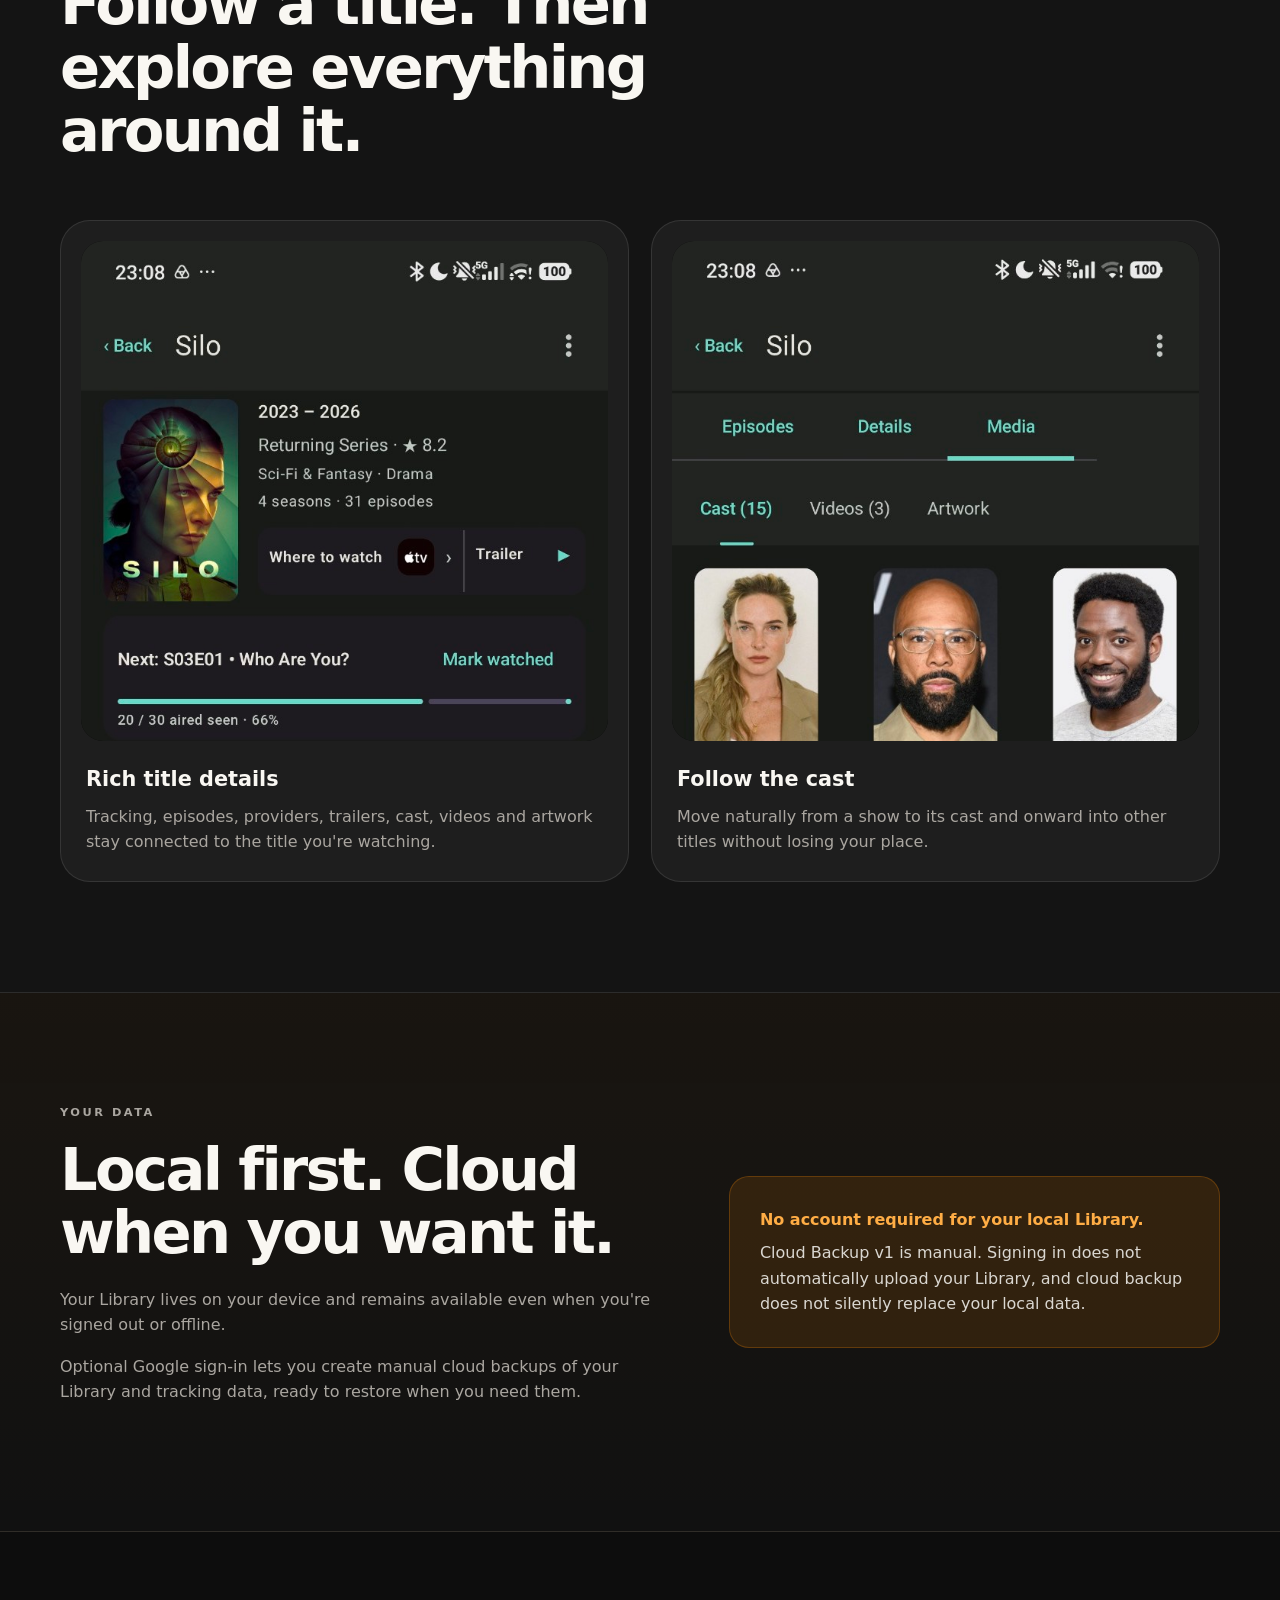
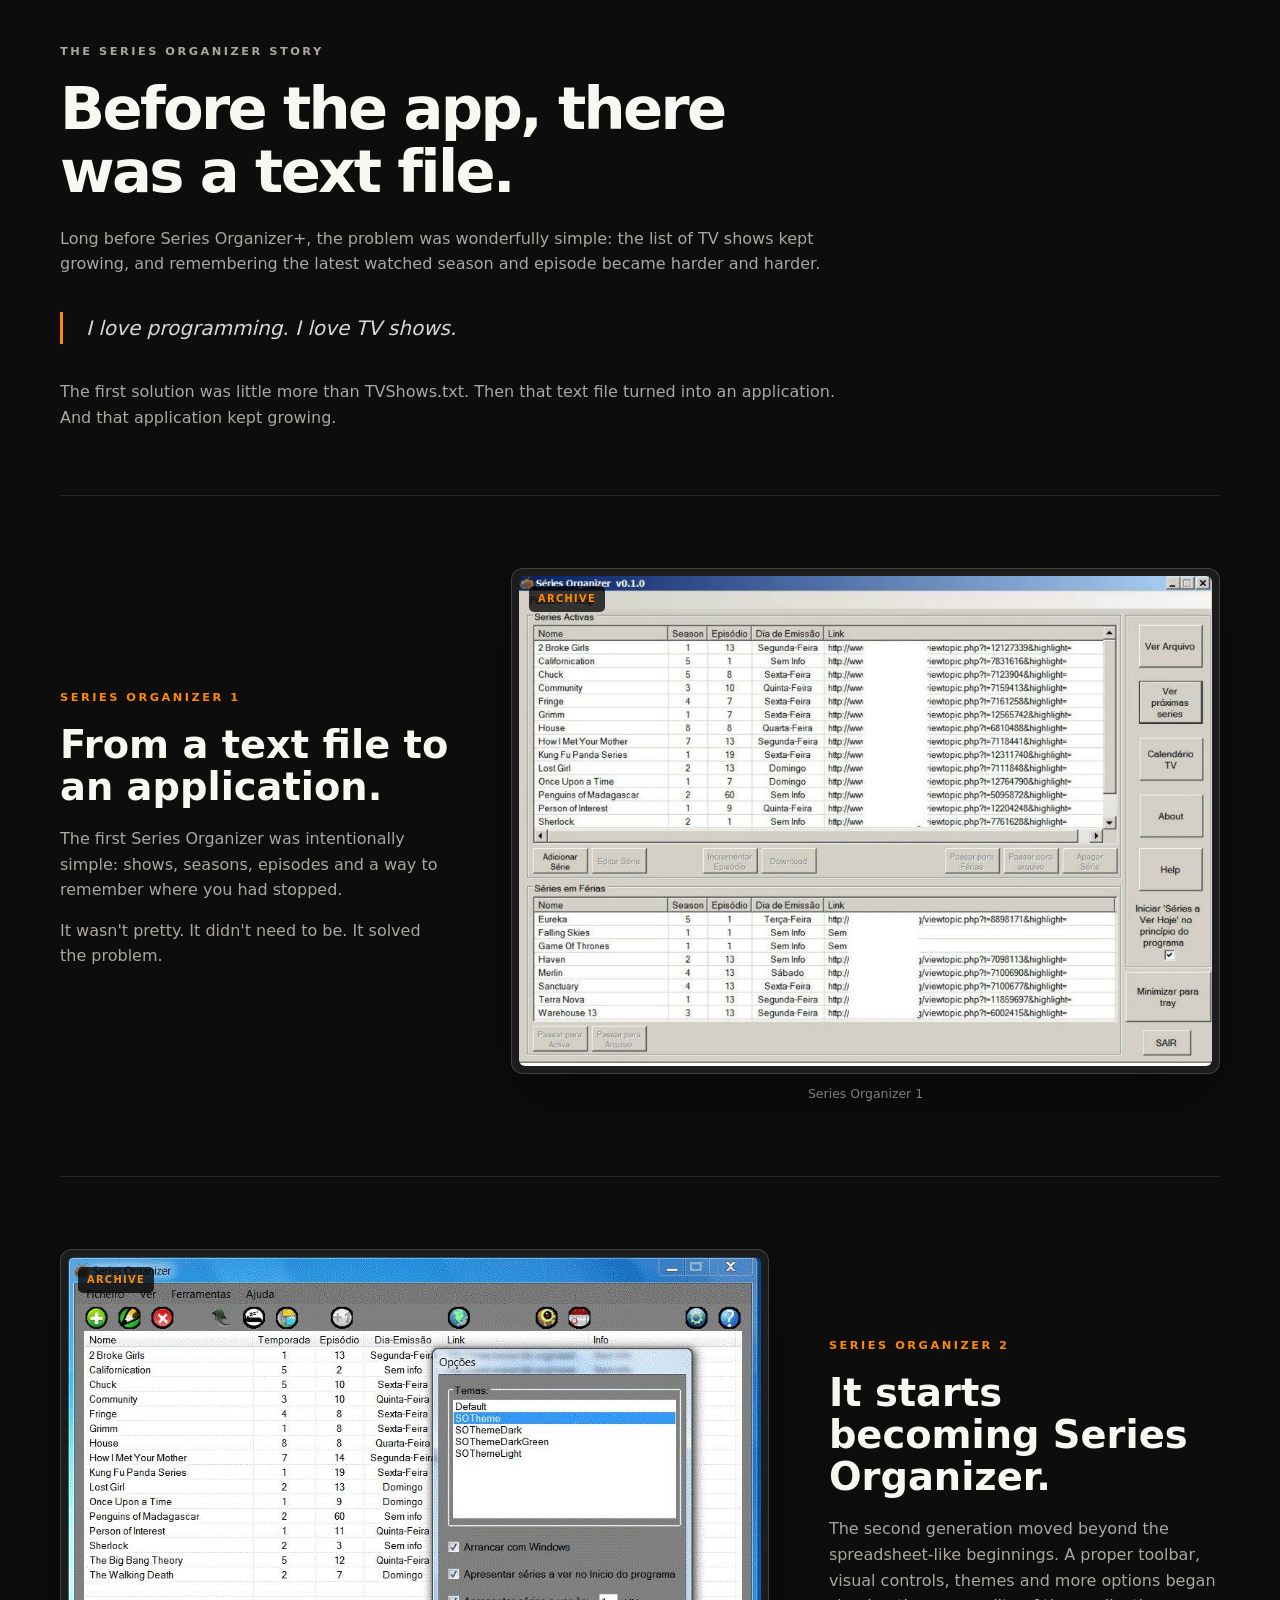
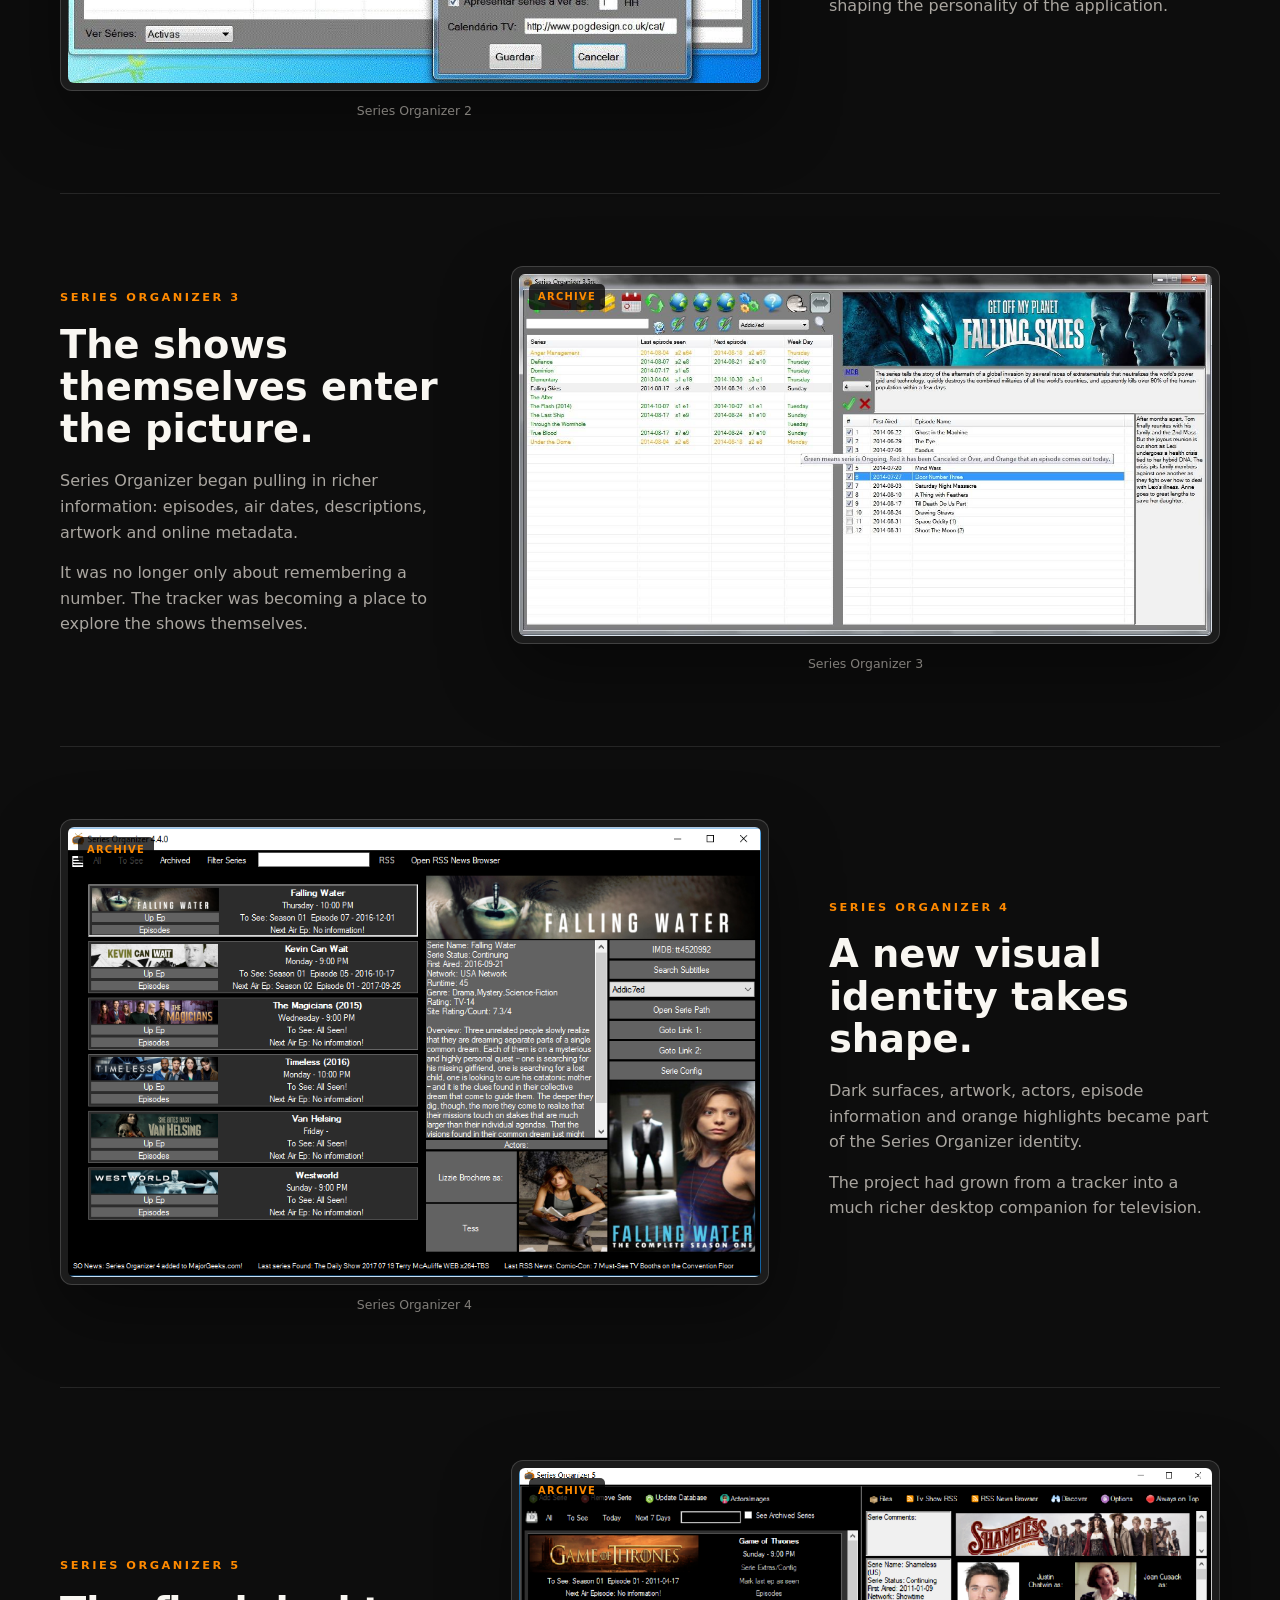
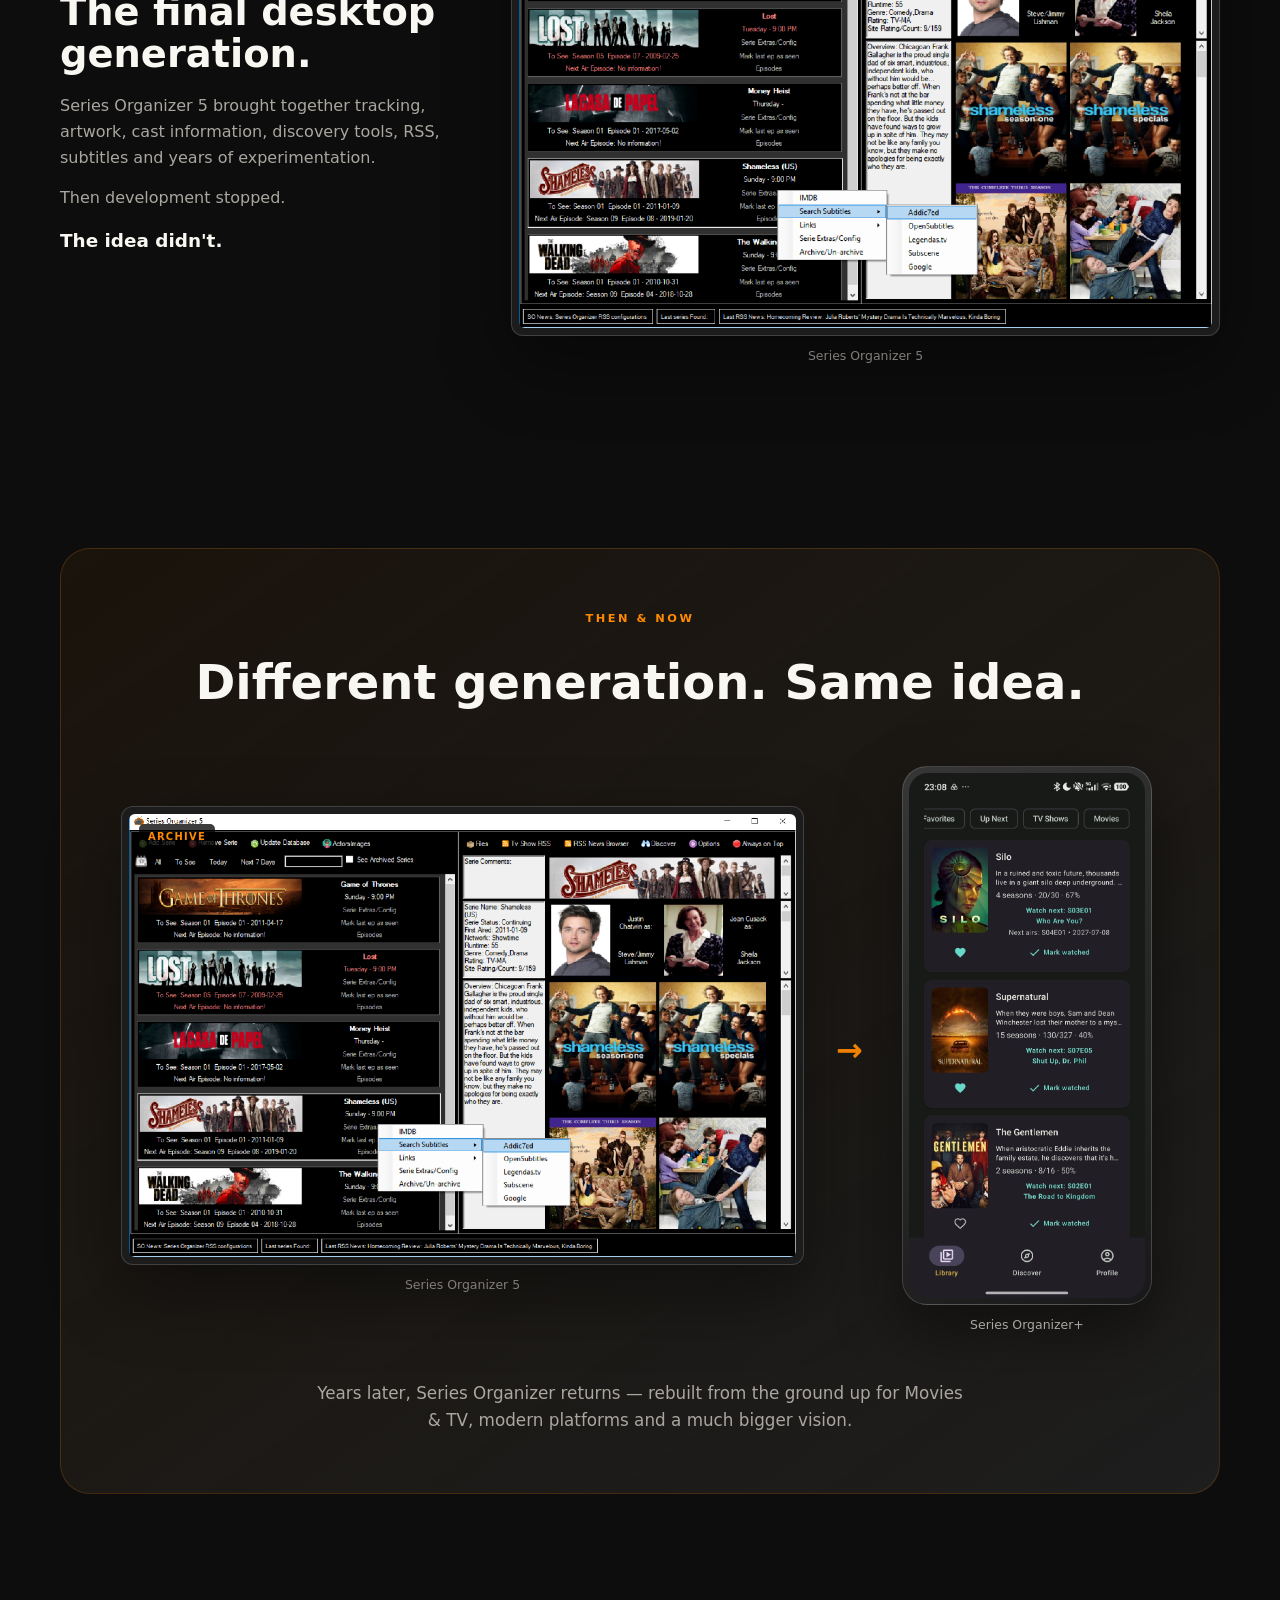
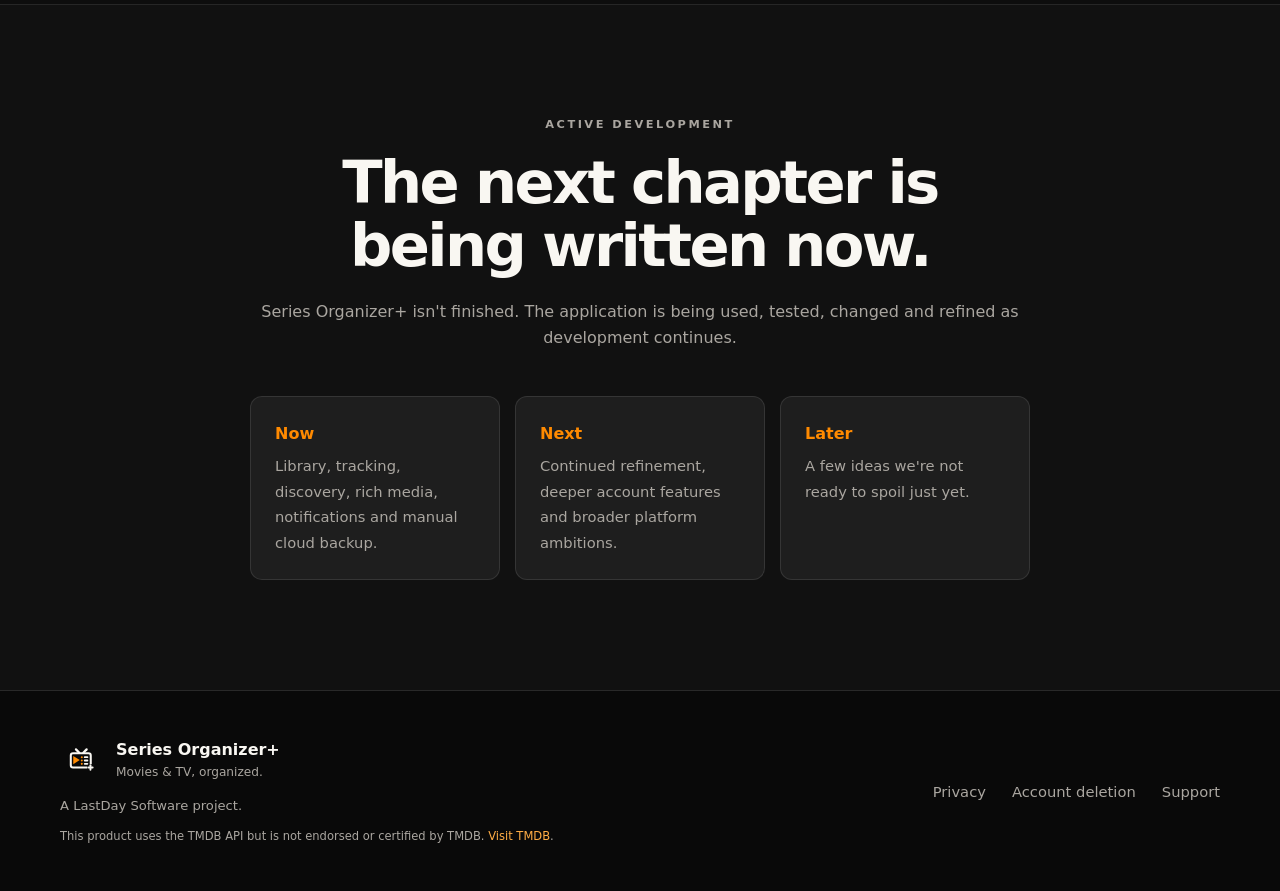
==== commit 3baa6ff4: "pt translation" ====
--- a/index.html
+++ b/index.html
@@ -9,17 +9,20 @@
 <link rel="stylesheet" href="styles.css" />
   <title>Series Organizer+ — Movies &amp; TV, organized.</title>
   <meta name="description" content="Series Organizer+ helps you track movies and TV shows, follow your progress, discover what to watch next, and keep everything organized." />
-  <link rel="canonical" href="https://seriesorganizer-web.lastdaysoftware.workers.dev/" />
+  <link rel="canonical" href="https://seriesorganizer.com/" />
+  <link rel="alternate" hreflang="en" href="https://seriesorganizer.com/" />
+  <link rel="alternate" hreflang="pt-PT" href="https://seriesorganizer.com/pt/" />
+  <link rel="alternate" hreflang="x-default" href="https://seriesorganizer.com/" />
   <meta property="og:title" content="Series Organizer+ — Movies & TV, organized." />
   <meta property="og:description" content="Track movies and TV, follow your progress, discover what's next and keep everything organized." />
   <meta property="og:type" content="website" />
-  <meta property="og:url" content="https://seriesorganizer-web.lastdaysoftware.workers.dev/" />
+  <meta property="og:url" content="https://seriesorganizer.com/" />
   <meta property="og:site_name" content="Series Organizer+" />
-  <meta property="og:image" content="https://seriesorganizer-web.lastdaysoftware.workers.dev/assets/brand/series-organizer-plus-full-dark.png" />
+  <meta property="og:image" content="https://seriesorganizer.com/assets/brand/series-organizer-plus-full-dark.png" />
   <meta name="twitter:card" content="summary_large_image" />
   <meta name="twitter:title" content="Series Organizer+ — Movies & TV, organized." />
   <meta name="twitter:description" content="Track movies and TV, follow your progress, discover what's next and keep everything organized." />
-  <meta name="twitter:image" content="https://seriesorganizer-web.lastdaysoftware.workers.dev/assets/brand/series-organizer-plus-full-dark.png" />
+  <meta name="twitter:image" content="https://seriesorganizer.com/assets/brand/series-organizer-plus-full-dark.png" />
 </head>
 <body>
   <header class="site-header">
@@ -37,6 +40,7 @@
       <a href="index.html#legacy">Our story</a>
       <a href="index.html#development">Development</a>
     </nav>
+    <nav class="footer-links" aria-label="Language"><span><strong>EN</strong> | <a href="pt/">PT</a></span></nav>
   </div>
 </header>
 
